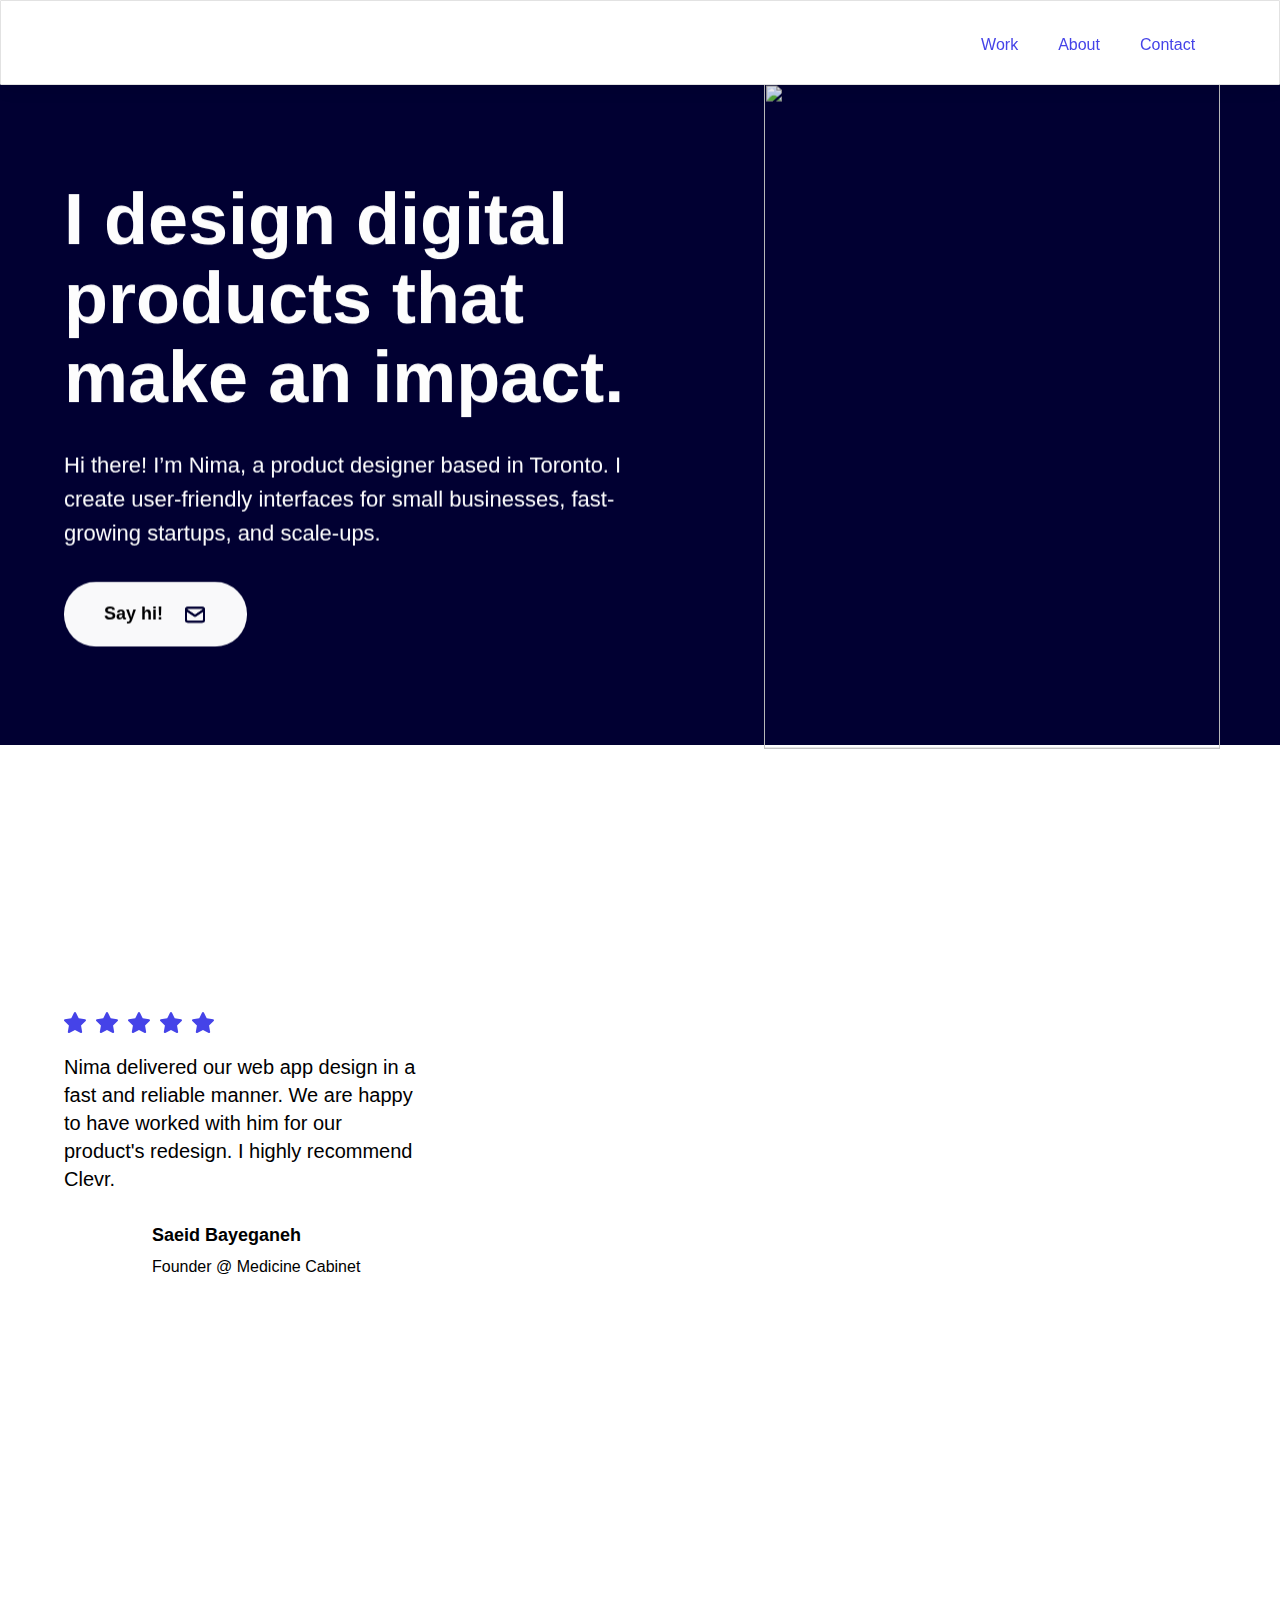
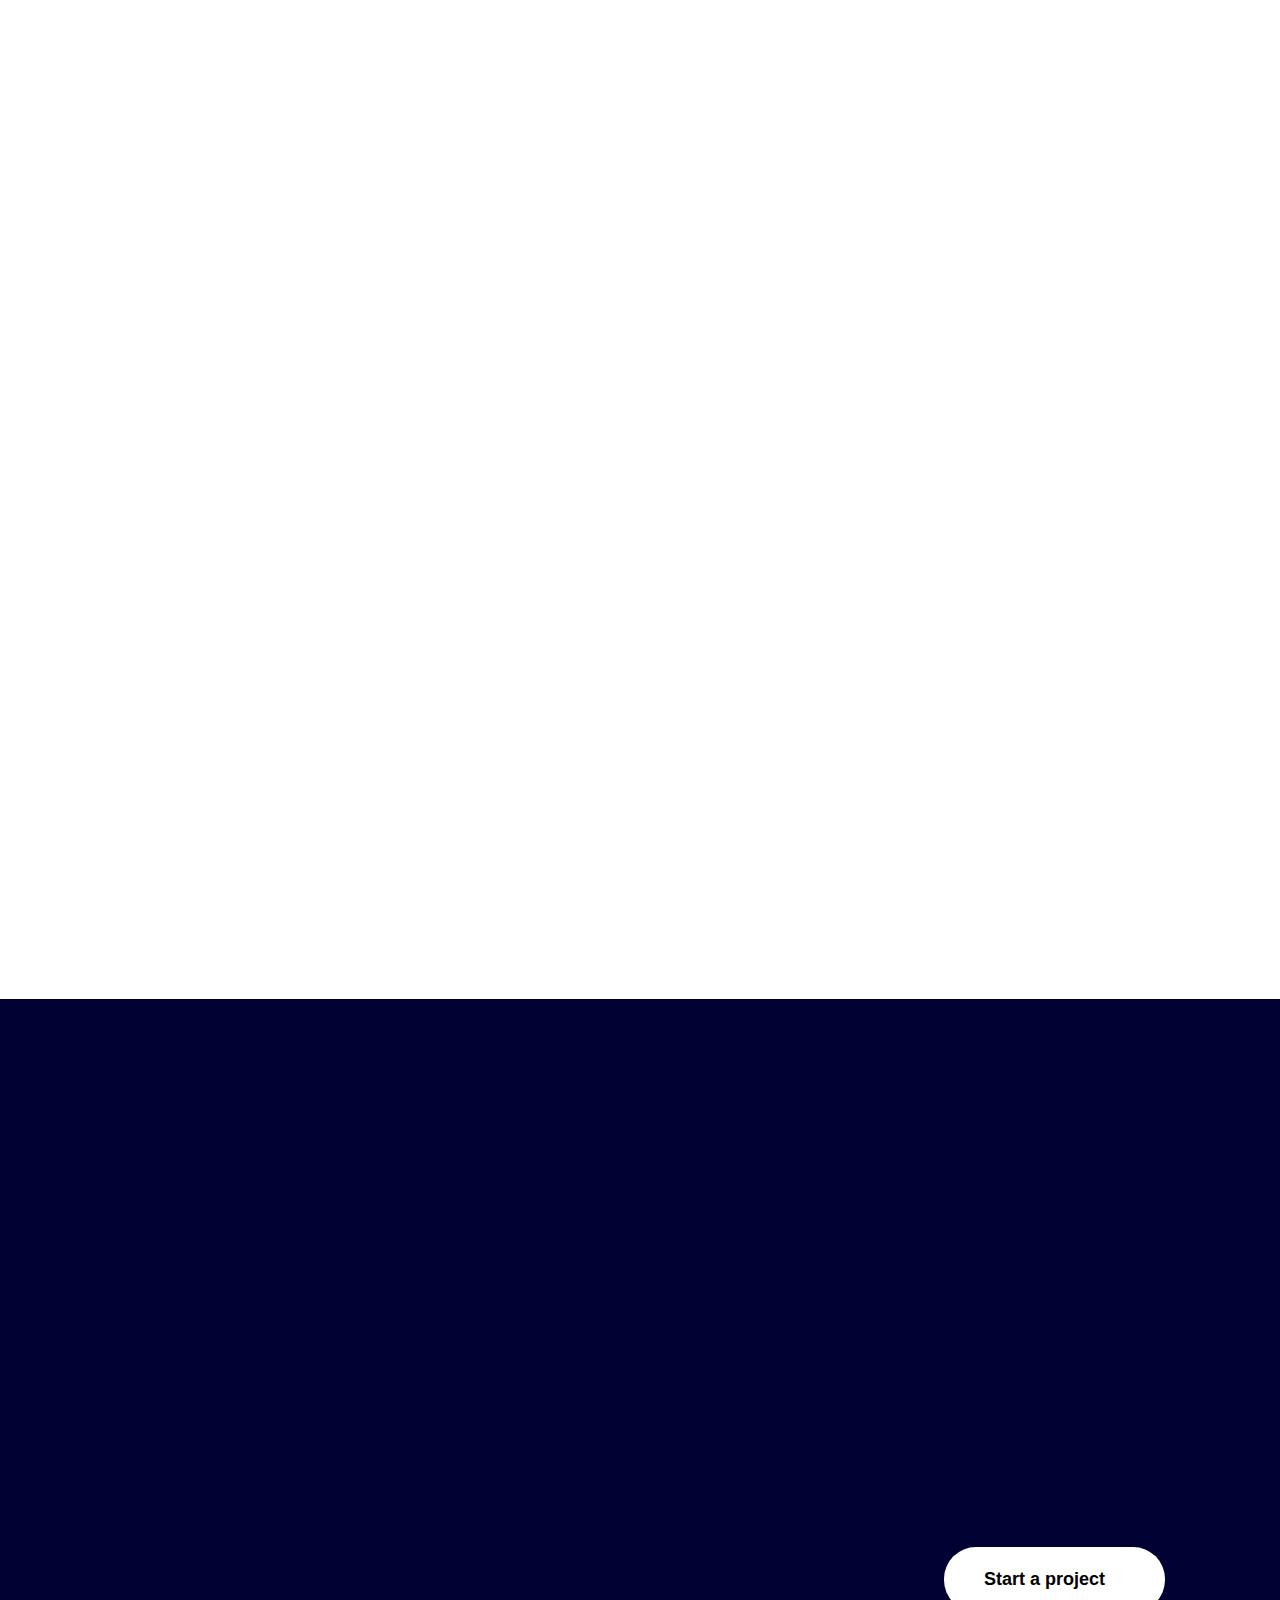
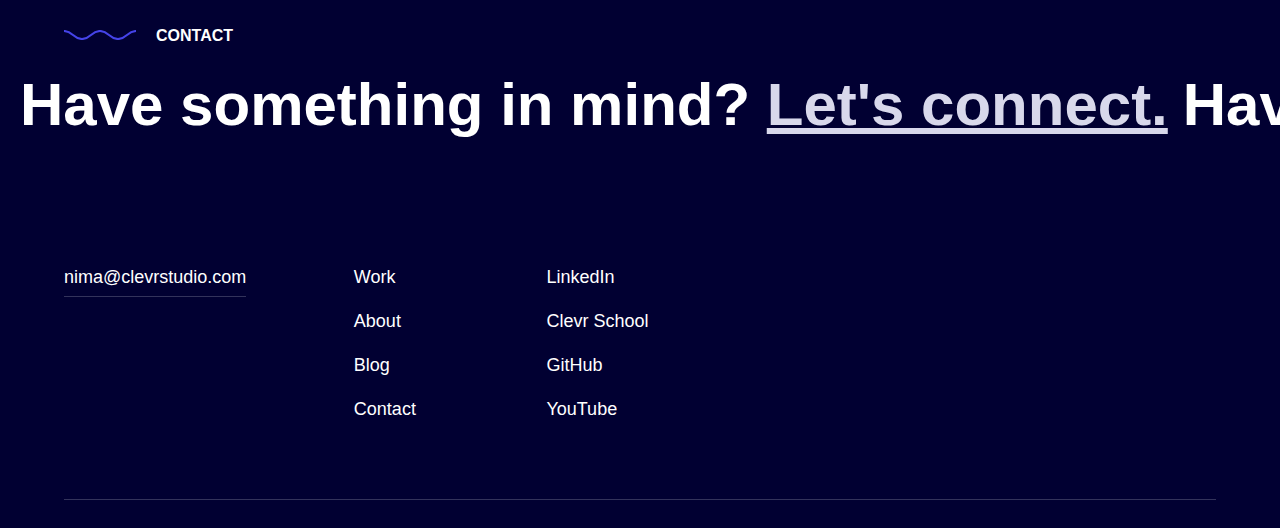
==== index.html @ e49c3639 "fixed image for med cab" ====
<!DOCTYPE html>
<!-- saved from url=(0028)https://www.clevrstudio.com/ -->
<html data-wf-domain="www.clevrstudio.com" data-wf-page="6202ce4fbe01d86f09db9161"
    data-wf-site="6202ce4fbe01d80a02db915d" lang="en"
    class="w-mod-js w-mod-ix wf-epilogue-n8-active wf-epilogue-n7-active wf-epilogue-n9-active wf-epilogue-n5-active wf-epilogue-n4-active wf-epilogue-n2-active wf-epilogue-n3-active wf-epilogue-n6-active wf-spacegrotesk-n6-active wf-spacegrotesk-n5-active wf-spacegrotesk-n7-active wf-spacegrotesk-n4-active wf-active">

<head>
    <meta http-equiv="Content-Type" content="text/html; charset=UTF-8">
    <style>
        .wf-force-outline-none[tabindex="-1"]:focus {
            outline: none;
        }
    </style>
    <title>Clevr Studio</title>
    <meta
        content="I’m Nima, a product designer based in Toronto. At Clevr Studio, I create user-friendly interfaces for small businesses, fast-growing startups, and scale-ups."
        name="description">
    <meta content="Clevr Studio" property="og:title">
    <meta
        content="I’m Nima, a product designer based in Toronto. At Clevr Studio, I create user-friendly interfaces for small businesses, fast-growing startups, and scale-ups."
        property="og:description">
    <meta
        content="https://uploads-ssl.webflow.com/6202ce4fbe01d80a02db915d/620f572e1d61a3a869625174_Instagram%20Post%20-%2010.png"
        property="og:image">
    <meta content="Clevr Studio" property="twitter:title">
    <meta
        content="I’m Nima, a product designer based in Toronto. At Clevr Studio, I create user-friendly interfaces for small businesses, fast-growing startups, and scale-ups."
        property="twitter:description">
    <meta
        content="https://uploads-ssl.webflow.com/6202ce4fbe01d80a02db915d/620f572e1d61a3a869625174_Instagram%20Post%20-%2010.png"
        property="twitter:image">
    <meta property="og:type" content="website">
    <meta content="summary_large_image" name="twitter:card">
    <meta content="width=device-width, initial-scale=1" name="viewport">
    <link href="style.css" rel="stylesheet" type="text/css">
    <style>
        @media (min-width:992px) {
            html.w-mod-js:not(.w-mod-ix) [data-w-id="fdd40bba-7e7f-0088-7d9b-6a47acfd5e68"] {
                opacity: 0;
            }

            html.w-mod-js:not(.w-mod-ix) [data-w-id="c747584b-bcfb-4e84-92fd-36c91ac65e0b"] {
                opacity: 0;
            }

            html.w-mod-js:not(.w-mod-ix) [data-w-id="9e2d7353-723d-3157-9f08-878fb3693cbc"] {
                opacity: 0;
            }

            html.w-mod-js:not(.w-mod-ix) [data-w-id="ed7ef9f8-0fa7-69f9-d484-6ee411847b74"] {
                opacity: 0;
            }

            html.w-mod-js:not(.w-mod-ix) [data-w-id="29996cc2-fdb9-0466-5de9-2a6306ae8535"] {
                opacity: 0;
            }

            html.w-mod-js:not(.w-mod-ix) [data-w-id="73068090-1669-ceec-d34e-5010c9b42b3e"] {
                opacity: 0;
            }

            html.w-mod-js:not(.w-mod-ix) [data-w-id="d2256f63-4000-6a88-8fe9-c0cdedf470b7"] {
                opacity: 0;
            }

            html.w-mod-js:not(.w-mod-ix) [data-w-id="d9a76506-bedb-4b22-cf45-0ce8f03ce100"] {
                opacity: 0;
            }

            html.w-mod-js:not(.w-mod-ix) [data-w-id="bed2a30c-97da-9fe6-12a9-4aeab2c3f7b7"] {
                opacity: 0;
            }

            html.w-mod-js:not(.w-mod-ix) [data-w-id="3ffc07fd-a600-6726-fad8-c927c6a089ce"] {
                opacity: 0;
            }

            html.w-mod-js:not(.w-mod-ix) [data-w-id="9edba69c-cd1e-20d7-c8c8-1a502cfc099a"] {
                opacity: 0;
            }

            html.w-mod-js:not(.w-mod-ix) [data-w-id="bc0043ac-654d-982c-fae5-cb62dd948c14"] {
                opacity: 0;
            }

            html.w-mod-js:not(.w-mod-ix) [data-w-id="9c95c5a3-f8b8-abd0-3a19-02e537a1c424"] {
                opacity: 0;
            }

            html.w-mod-js:not(.w-mod-ix) [data-w-id="67cf3ffb-5ac4-f0b4-c755-edfc5226325b"] {
                opacity: 0;
            }

            html.w-mod-js:not(.w-mod-ix) [data-w-id="8fae37ab-5234-ab90-e831-095085890485"] {
                opacity: 0;
            }

            html.w-mod-js:not(.w-mod-ix) [data-w-id="702f1109-b06a-7868-2fd7-90b5fb66f565"] {
                opacity: 0;
            }

            html.w-mod-js:not(.w-mod-ix) [data-w-id="1980f53d-23ef-cbf5-4edf-3a0e1d404600"] {
                opacity: 0;
            }
        }

        @media (max-width:991px) and (min-width:768px) {
            html.w-mod-js:not(.w-mod-ix) [data-w-id="fdd40bba-7e7f-0088-7d9b-6a47acfd5e68"] {
                opacity: 0;
            }

            html.w-mod-js:not(.w-mod-ix) [data-w-id="c747584b-bcfb-4e84-92fd-36c91ac65e0b"] {
                opacity: 0;
            }

            html.w-mod-js:not(.w-mod-ix) [data-w-id="9e2d7353-723d-3157-9f08-878fb3693cbc"] {
                opacity: 0;
            }

            html.w-mod-js:not(.w-mod-ix) [data-w-id="ed7ef9f8-0fa7-69f9-d484-6ee411847b74"] {
                opacity: 0;
            }

            html.w-mod-js:not(.w-mod-ix) [data-w-id="29996cc2-fdb9-0466-5de9-2a6306ae8535"] {
                opacity: 0;
            }

            html.w-mod-js:not(.w-mod-ix) [data-w-id="73068090-1669-ceec-d34e-5010c9b42b3e"] {
                opacity: 0;
            }

            html.w-mod-js:not(.w-mod-ix) [data-w-id="d2256f63-4000-6a88-8fe9-c0cdedf470b7"] {
                opacity: 0;
            }

            html.w-mod-js:not(.w-mod-ix) [data-w-id="d9a76506-bedb-4b22-cf45-0ce8f03ce100"] {
                opacity: 0;
            }

            html.w-mod-js:not(.w-mod-ix) [data-w-id="bed2a30c-97da-9fe6-12a9-4aeab2c3f7b7"] {
                opacity: 0;
            }

            html.w-mod-js:not(.w-mod-ix) [data-w-id="3ffc07fd-a600-6726-fad8-c927c6a089ce"] {
                opacity: 0;
            }

            html.w-mod-js:not(.w-mod-ix) [data-w-id="9edba69c-cd1e-20d7-c8c8-1a502cfc099a"] {
                opacity: 0;
            }

            html.w-mod-js:not(.w-mod-ix) [data-w-id="bc0043ac-654d-982c-fae5-cb62dd948c14"] {
                opacity: 0;
            }

            html.w-mod-js:not(.w-mod-ix) [data-w-id="9c95c5a3-f8b8-abd0-3a19-02e537a1c424"] {
                opacity: 0;
            }

            html.w-mod-js:not(.w-mod-ix) [data-w-id="67cf3ffb-5ac4-f0b4-c755-edfc5226325b"] {
                opacity: 0;
            }

            html.w-mod-js:not(.w-mod-ix) [data-w-id="8fae37ab-5234-ab90-e831-095085890485"] {
                opacity: 0;
            }

            html.w-mod-js:not(.w-mod-ix) [data-w-id="702f1109-b06a-7868-2fd7-90b5fb66f565"] {
                opacity: 0;
            }

            html.w-mod-js:not(.w-mod-ix) [data-w-id="1980f53d-23ef-cbf5-4edf-3a0e1d404600"] {
                opacity: 0;
            }
        }
    </style>
    <link href="https://fonts.googleapis.com/" rel="preconnect">
    <link href="https://fonts.gstatic.com/" rel="preconnect" crossorigin="anonymous">
    <script src="https://ajax.googleapis.com/ajax/libs/webfont/1.6.26/webfont.js" type="text/javascript"></script>
    <link rel="stylesheet" href="style.css" media="all">
    <script
        type="text/javascript">WebFont.load({ google: { families: ["Epilogue:200,300,regular,500,600,700,800,900", "Space Grotesk:regular,500,600,700"] } });</script>
    <!--[if lt IE 9]><script src="https://cdnjs.cloudflare.com/ajax/libs/html5shiv/3.7.3/html5shiv.min.js" type="text/javascript"></script><![endif]-->
    <script
        type="text/javascript">!function (o, c) { var n = c.documentElement, t = " w-mod-"; n.className += t + "js", ("ontouchstart" in o || o.DocumentTouch && c instanceof DocumentTouch) && (n.className += t + "touch") }(window, document);</script>
    <link href="https://uploads-ssl.webflow.com/6202ce4fbe01d80a02db915d/620f55b0e7e5cb51c6d12a32_Frame%202.png"
        rel="shortcut icon" type="image/x-icon">
    <link href="https://uploads-ssl.webflow.com/6202ce4fbe01d80a02db915d/620f55aca71cce2174d39bd1_Frame%201.png"
        rel="apple-touch-icon">
    <script
        type="text/javascript">window.__WEBFLOW_CURRENCY_SETTINGS = { "currencyCode": "USD", "$init": true, "symbol": "$", "decimal": ".", "fractionDigits": 2, "group": ",", "template": "{{wf {\"path\":\"symbol\",\"type\":\"PlainText\"} }} {{wf {\"path\":\"amount\",\"type\":\"CommercePrice\"} }} {{wf {\"path\":\"currencyCode\",\"type\":\"PlainText\"} }}", "hideDecimalForWholeNumbers": false };</script>
</head>

<body class="body" data-new-gr-c-s-check-loaded="14.1102.0" data-gr-ext-installed="">
    <div class="main-wrapper">
        <div data-collapse="none" data-animation="default" data-duration="400" data-easing="ease" data-easing2="ease"
            role="banner" class="navbar w-nav">
            <div class="pop-up-menu">
                <div class="popup-wrapper">
                    <div class="popup-content-wrapper">
                        <div class="heading-wrapper"><a href="#work-section"
                                class="popup-link w-inline-block">
                                <h2 class="popup-heading">Work</h2>
                            </a></div>
                        <div class="heading-wrapper"><a href="about.html"
                                class="popup-link w-inline-block">
                                <h2 class="popup-heading">About</h2>
                            </a></div>
                        <div class="heading-wrapper"><a href="#"
                                class="popup-link w-inline-block">
                                <h2 class="popup-heading">Shop</h2>
                            </a></div>
                        <div class="heading-wrapper"><a href="#"
                                class="popup-link w-inline-block">
                                <h2 class="popup-heading">Blog</h2>
                            </a></div>
                        <div class="heading-wrapper"><a href="contact.html"
                                class="popup-link w-inline-block">
                                <h2 class="popup-heading">Contact</h2>
                            </a></div>
                        <div class="popup-links-wrap">
                            <div class="popup-divider">
                                <div class="divider-line"></div>
                            </div><a href="mailto:alex@example.com" class="email-holder w-inline-block">
                                <div class="email-content">
                                    <div class="text-block-18px email-text">alex@example.com</div>
                                    <div class="email-image"><img
                                            src="Images/mail.svg"
                                            loading="lazy" alt=""></div>
                                </div>
                                <div class="email-divider"><img
                                        src="" loading="lazy"
                                        alt=""></div>
                            </a>
                            <div class="w-layout-grid social-grid"><a href="https://twitter.com/" target="_blank"
                                    class="social-grid-wrapper w-inline-block">
                                    <div class="text-block-18px nav-social-links">Twitter</div>
                                </a><a href="https://www.linkedin.com/" target="_blank"
                                    class="social-grid-wrapper w-inline-block">
                                    <div class="text-block-18px nav-social-links">LinkedIn</div>
                                </a><a href="https://www.behance.net/" target="_blank"
                                    class="social-grid-wrapper w-inline-block">
                                    <div class="text-block-18px nav-social-links">Behance</div>
                                </a><a href="https://github.com/" target="_blank"
                                    class="social-grid-wrapper w-inline-block">
                                    <div class="text-block-18px nav-social-links">GitHub</div>
                                </a></div>
                        </div>
                    </div><a data-w-id="bae1a5cd-1b1b-055a-1367-f33e03631d24" href="#"
                        class="close-image-wrapper w-inline-block"><img
                            src="" loading="lazy" alt=""></a>
                </div>
            </div>
            <div class="nav-wrapper"><a href="https://www.clevrstudio.com/" aria-current="page"
                    class="brand w-nav-brand w--current" aria-label="home"><img
                        src="Images/logo.png" loading="lazy"
                        width="108"
                        sizes="(max-width: 479px) 45vw, (max-width: 1279px) 108px, (max-width: 1439px) 8vw, 108px"
                        srcset="https://uploads-ssl.webflow.com/6202ce4fbe01d80a02db915d/6202ceec46a0fc0da4df060c_ClevrDesignTextLogo-p-500.png 500w, https://uploads-ssl.webflow.com/6202ce4fbe01d80a02db915d/6202ceec46a0fc0da4df060c_ClevrDesignTextLogo.png 801w"
                        alt=""></a>
                <nav role="navigation" class="nav-menu w-nav-menu">
                    <div class="nav-middle-section"><a href="#work-section"
                            class="nav-link w-nav-link">Work</a><a href="about.html"
                            class="nav-link w-nav-link">About</a><a href="contact.html"
                            class="nav-link w-nav-link">Contact</a></div>
                </nav>
                <div class="menu-button w-nav-button" style="-webkit-user-select: text;" aria-label="menu" role="button"
                    tabindex="0" aria-controls="w-nav-overlay-0" aria-haspopup="menu" aria-expanded="false">
                    <div class="w-icon-nav-menu"></div>
                </div>
            </div>
            <div class="w-nav-overlay" data-wf-ignore="" id="w-nav-overlay-0"></div>
        </div>
        <div class="hero-section">
            <div class="wrapper home-hero">
                <div class="hero-content-wrapper">
                    <div class="hero-heading-wrapper">
                        <h1 data-w-id="e9ad8a13-b37d-dd01-401d-84620aeddd84"
                            style="opacity: 1; transform: translate3d(0px, 0px, 0px) scale3d(1, 1, 1) rotateX(0deg) rotateY(0deg) rotateZ(0deg) skew(0deg, 0deg); transform-style: preserve-3d;"
                            class="h1-heading-white">I design digital products that make an impact.</h1>
                    </div>
                    <div class="hero-subtext-wrapper">
                        <p data-w-id="d6dba4e4-5eeb-993f-e642-367a4ef9147b"
                            style="opacity: 1; transform: translate3d(0px, 0px, 0px) scale3d(1, 1, 1) rotateX(0deg) rotateY(0deg) rotateZ(0deg) skew(0deg, 0deg); transform-style: preserve-3d;"
                            class="paragraph-22px-white">Hi there! I’m Nima, a product designer based in Toronto. I
                            create user-friendly interfaces for small businesses, fast-growing startups, and
                            scale-ups.<br></p>
                    </div>
                    <div data-w-id="5220e2a3-32e0-10ea-004b-4ca51ae9baae"
                        style="opacity: 1; transform: translate3d(0px, 0px, 0px) scale3d(1, 1, 1) rotateX(0deg) rotateY(0deg) rotateZ(0deg) skew(0deg, 0deg); transform-style: preserve-3d;"
                        class="button-wrapper hero-button"><a href="contact.html" target="_blank"
                            class="hero-button-wrapper w-inline-block">
                            <div class="button-animation-div">
                                <div class="text-wrapper">
                                    <div class="text-block-18px-white hero-text-block-18-px">Say hi!</div>
                                </div>
                                <div class="icon-wrapper"><img
                                        src="Images/mail.svg" loading="lazy"
                                        alt="" class="button-icon-1"><img
                                        src="Images/mail.svg" loading="lazy"
                                        alt="" class="button-icon-2"></div>
                            </div>
                        </a></div>
                </div>
                <div data-w-id="44f9aefd-0dcd-0c12-0364-6d1515fbd102"
                    style="opacity: 1; transform: translate3d(0px, 0px, 0px) scale3d(1, 1, 1) rotateX(0deg) rotateY(0deg) rotateZ(0deg) skew(0deg, 0deg); transform-style: preserve-3d;"
                    class="hero-image-holder"><img src="images/header.png"
                        loading="lazy"
                        sizes="(max-width: 479px) 90vw, (max-width: 767px) 72vw, (max-width: 991px) 500px, (max-width: 1919px) 45vw, 576px"
                        srcset="https://uploads-ssl.webflow.com/6202ce4fbe01d80a02db915d/620585a4ffa6cf5b601238b1_Headshot-p-500.png 500w, https://uploads-ssl.webflow.com/6202ce4fbe01d80a02db915d/620585a4ffa6cf5b601238b1_Headshot-p-800.png 800w, https://uploads-ssl.webflow.com/6202ce4fbe01d80a02db915d/620585a4ffa6cf5b601238b1_Headshot-p-1080.png 1080w, https://uploads-ssl.webflow.com/6202ce4fbe01d80a02db915d/620585a4ffa6cf5b601238b1_Headshot.png 1419w"
                        alt="" class="hero-image">
                    <div class="wave-lines _1"><img src="Images/swiggle.svg"
                            loading="lazy"
                            style="transform: translate3d(0px, 0px, 0px) scale3d(1, 1, 1) rotateX(0deg) rotateY(0deg) rotateZ(0deg) skew(0deg, 0deg); transform-style: preserve-3d;"
                            data-w-id="1ce955ac-6145-bcd0-66d3-8bd402157112" alt="" class="home-hero-wave-image-2">
                    </div>
                    <div class="wave-lines _2"><img src="Images/swiggle.svg"
                            loading="lazy"
                            style="transform: translate3d(0px, 0px, 0px) scale3d(1, 1, 1) rotateX(0deg) rotateY(0deg) rotateZ(0deg) skew(0deg, 0deg); transform-style: preserve-3d;"
                            data-w-id="88383981-64fe-1de4-6411-d5a5772c0d9b" alt="" class="home-hero-wave-image-1">
                    </div>
                </div>
            </div>
        </div>
        <div class="home-section-one">
            <div class="wrapper section-one-wrapper">
                <div class="section-one-wrapper">
                    <div class="home-one-flex">
                        <div class="section-one-heading">
                            <div data-w-id="8fae37ab-5234-ab90-e831-095085890485" class="pattern-wrapper"
                                style="opacity: 0;"><img
                                    src="Images/swiggle-2.svg" loading="lazy"
                                    alt="" class="pattern-image"></div>
                            <div class="overflow-hidden" style="opacity: 0;">
                                <div class="heading-wrapper section-one-heading-wrapper">
                                    <h6 class="section-one-small-heading">about</h6>
                                </div>
                            </div>
                        </div>
                        <div class="home-one-review">
                            <div><img src="Images/star.svg" loading="lazy" alt=""
                                    class="start-icon"><img src="Images/star.svg"
                                    loading="lazy" alt="" class="start-icon"><img
                                    src="Images/star.svg" loading="lazy" alt=""
                                    class="start-icon"><img src="Images/star.svg"
                                    loading="lazy" alt="" class="start-icon"><img
                                    src="Images/star.svg" loading="lazy" alt=""
                                    class="start-icon"></div>
                            <p>Nima delivered our web app design in a fast and reliable manner. We are happy to have
                                worked with him for our product's redesign. I highly recommend Clevr.</p>
                            <div>
                                <div class="testimonial-details-wrapper">
                                    <div class="testimonial-image"><img
                                            src="Images/saeid-profile.jpeg"
                                            loading="lazy" width="64" sizes="64px"
                                            srcset="https://uploads-ssl.webflow.com/6202ce4fbe01d80a02db915d/620c296b0d5e4b36c0279be7_26756962_10155652054154681_4267591755087755409_o-p-500.jpeg 500w, https://uploads-ssl.webflow.com/6202ce4fbe01d80a02db915d/620c296b0d5e4b36c0279be7_26756962_10155652054154681_4267591755087755409_o-p-800.jpeg 800w, https://uploads-ssl.webflow.com/6202ce4fbe01d80a02db915d/620c296b0d5e4b36c0279be7_26756962_10155652054154681_4267591755087755409_o-p-1080.jpeg 1080w, https://uploads-ssl.webflow.com/6202ce4fbe01d80a02db915d/620c296b0d5e4b36c0279be7_26756962_10155652054154681_4267591755087755409_o.jpeg 1440w"
                                            alt=""></div>
                                    <div class="testimonial-content">
                                        <div class="heading-wrapper">
                                            <div class="text-block-18px bold testimonial-heading">Saeid Bayeganeh</div>
                                        </div>
                                        <div class="heading-wrapper">
                                            <div class="text-block-16px testimonial-content">Founder @ Medicine Cabinet
                                            </div>
                                        </div>
                                    </div>
                                </div>
                            </div>
                        </div>
                    </div>
                    <div class="section-one-content-wrapper">
                        <div class="overflow-hidden" style="opacity: 0;">
                            <div class="heading-wrapper home-one">
                                <h3>Trusted by the fastest growing digital startups</h3>
                            </div>
                        </div>
                        <div class="section-one-about">
                            <div class="number-section">
                                <div class="overflow-hidden overflow-relative" style="opacity: 0;">
                                    <div class="heading-wrapper">
                                        <h2 class="blue-h2">8+</h2>
                                    </div>
                                </div>
                                <div class="overflow-hidden overflow-relative" style="opacity: 0;">
                                    <div class="heading-wrapper">
                                        <div class="text-block-22px">Years of experience</div>
                                    </div>
                                </div>
                            </div>
                            <div class="number-section">
                                <div class="overflow-hidden overflow-relative" style="opacity: 0;">
                                    <div class="heading-wrapper">
                                        <h2 class="blue-h2">32+</h2>
                                    </div>
                                </div>
                                <div class="overflow-hidden overflow-relative" style="opacity: 0;">
                                    <div class="heading-wrapper">
                                        <div class="text-block-22px">Projects completed for clients</div>
                                    </div>
                                </div>
                            </div>
                            <div class="number-section">
                                <div class="overflow-hidden overflow-relative" style="opacity: 0;">
                                    <div class="heading-wrapper">
                                        <h2 class="blue-h2">2,850+</h2>
                                    </div>
                                </div>
                                <div class="overflow-hidden overflow-relative" style="opacity: 0;">
                                    <div class="heading-wrapper">
                                        <div class="text-block-22px">Cups of coffee consumed</div>
                                    </div>
                                </div>
                            </div>
                        </div>
                        <div data-w-id="fdd40bba-7e7f-0088-7d9b-6a47acfd5e68" class="brands home-one"
                            style="opacity: 0;">
                            <div class="brand-image-wrapper"><img
                                    src="Images/Logo/shiftride.png"
                                    loading="lazy" width="158"
                                    sizes="(max-width: 479px) 41vw, (max-width: 991px) 158px, 139.546875px"
                                    srcset="https://uploads-ssl.webflow.com/6202ce4fbe01d80a02db915d/6202d9023ba14462dabda95e_ShiftRide-Logo-p-500.png 500w, https://uploads-ssl.webflow.com/6202ce4fbe01d80a02db915d/6202d9023ba14462dabda95e_ShiftRide-Logo-p-800.png 800w, https://uploads-ssl.webflow.com/6202ce4fbe01d80a02db915d/6202d9023ba14462dabda95e_ShiftRide-Logo-p-1080.png 1080w, https://uploads-ssl.webflow.com/6202ce4fbe01d80a02db915d/6202d9023ba14462dabda95e_ShiftRide-Logo-p-1600.png 1600w, https://uploads-ssl.webflow.com/6202ce4fbe01d80a02db915d/6202d9023ba14462dabda95e_ShiftRide-Logo.png 2202w"
                                    alt="" class="brand-image"></div>
                            <div class="brand-image-wrapper"><img
                                    src="Images/Logos/taplytics.png" loading="lazy"
                                    width="138" sizes="(max-width: 479px) 41vw, 138px"
                                    srcset="https://uploads-ssl.webflow.com/6202ce4fbe01d80a02db915d/62a64bb042b2600449aec48c_taplytics-p-500.png 500w, https://uploads-ssl.webflow.com/6202ce4fbe01d80a02db915d/62a64bb042b2600449aec48c_taplytics.png 600w"
                                    alt="" class="brand-image"></div>
                            <div class="brand-image-wrapper"><img
                                    src="Images/Logos/medicine-cabinet.png" loading="lazy"
                                    sizes="(max-width: 479px) 43vw, (max-width: 767px) 44vw, (max-width: 991px) 28vw, 139.5546875px"
                                    srcset="https://uploads-ssl.webflow.com/6202ce4fbe01d80a02db915d/62032fcb1543af39a535091b_MC-Logo-p-500.png 500w, https://uploads-ssl.webflow.com/6202ce4fbe01d80a02db915d/62032fcb1543af39a535091b_MC-Logo.png 763w"
                                    alt="" class="brand-image"></div>
                        </div>
                    </div>
                </div>
            </div>
        </div>
        <section id="work-section" class="home-section-two">
            <div class="wrapper section-two-wrapper">
                <div class="work-heading-wrapper">
                    <div data-w-id="702f1109-b06a-7868-2fd7-90b5fb66f565" class="flex-horizontal-center-left"
                        style="opacity: 0;">
                        <div class="pattern-wrapper"><img
                                src="Images/swiggle-2.svg" loading="lazy"
                                alt="" class="pattern-image"></div>
                        <div class="heading-wrapper section-one-heading-wrapper">
                            <h6 class="section-one-small-heading">work</h6>
                        </div>
                    </div>
                    <div data-w-id="c747584b-bcfb-4e84-92fd-36c91ac65e0b"
                        class="heading-wrapper section-two-heading-wrapper" style="opacity: 0;">
                        <h2>Driving results, one clevr design at a time.<br></h2>
                    </div>
                </div>
                <div class="section-two-work-wrapper">
                    <div data-w-id="9e2d7353-723d-3157-9f08-878fb3693cbc" class="home-collection-list-small w-dyn-list"
                        style="opacity: 0;">
                        <div role="list" class="collection-list-work w-dyn-items">
                            <div role="listitem" class="collection-item-work w-dyn-item"><a
                                    href="works/clean-kangaroo-app.html"
                                    class="work-content-wrapper work-content-one w-inline-block">
                                    <div class="image-wrapper home-work-small"><img
                                            src="Images/clean-kangaroo-thumb.png"
                                            loading="lazy" width="510"
                                            class="work-cms-image"></div>
                                    <div class="overflow-hidden section-two-ovewrflow" style="opacity: 0;">
                                        <div class="heading-wrapper work-heading-wrapper">
                                            <h5>Clean Kangaroo App</h5>
                                        </div>
                                    </div>
                                    <div class="overflow-hidden" style="opacity: 0;">
                                        <div class="paragraph-wrapper section-two-para">
                                            <p class="paragraph-18px">Designed a mobile app for a fictional client for a
                                                design course I've taught to over 10,000 students.</p>
                                        </div>
                                    </div>
                                </a></div>
                        </div>
                    </div>
                    <div data-w-id="ed7ef9f8-0fa7-69f9-d484-6ee411847b74" class="home-collection-list-big w-dyn-list"
                        style="opacity: 0;">
                        <div role="list" class="w-dyn-items">
                            <div role="listitem" class="w-dyn-item"><a
                                    href="works/web3-defi-project.html"
                                    class="work-content-wrapper work-content-two w-inline-block">
                                    <div class="image-wrapper home-two"><img
                                            src="Images/web3-defi.png"
                                            loading="lazy" width="510"
                                            class="work-cms-image-1"></div>
                                    <div class="overflow-hidden section-two-ovewrflow" style="opacity: 0;">
                                        <div class="heading-wrapper work-heading-wrapper">
                                            <h5>Web3 DeFi Project</h5>
                                        </div>
                                    </div>
                                    <div class="overflow-hidden" style="opacity: 0;">
                                        <div class="paragraph-wrapper section-two-para">
                                            <p class="paragraph-18px">Worked on a Web3 Decentralized Finance company
                                                that provides a Multi-Chain Fixed Income</p>
                                        </div>
                                    </div>
                                </a></div>
                        </div>
                    </div>
                </div>
                <div class="section-two-work-wrapper bottom-section-two">
                    <div data-w-id="29996cc2-fdb9-0466-5de9-2a6306ae8535" class="w-dyn-list" style="opacity: 0;">
                        <div role="list" class="w-dyn-items">
                            <div role="listitem" class="w-dyn-item"><a
                                    href="works/shiftride-web-app-design.html"
                                    class="work-content-wrapper w-inline-block">
                                    <div class="image-wrapper _3"><img
                                            src="Images/shiftride-web-thumb.png"
                                            loading="lazy" width="510" alt=""
                                            class="work-cms-image-1"></div>
                                    <div class="overflow-hidden section-two-ovewrflow" style="opacity: 0;">
                                        <div class="heading-wrapper work-heading-wrapper">
                                            <h5>ShiftRide Web App Design</h5>
                                        </div>
                                    </div>
                                    <div class="overflow-hidden" style="opacity: 0;">
                                        <div class="paragraph-wrapper section-two-para third-section">
                                            <p class="paragraph-18px">Designed ShiftRide's car subscription app on the
                                                web. Allowing customers to seamlessly subscribe to their favorite cars.
                                            </p>
                                        </div>
                                    </div>
                                </a></div>
                        </div>
                    </div>
                </div>
                <div class="section-two-work-wrapper">
                    <div data-w-id="73068090-1669-ceec-d34e-5010c9b42b3e" class="home-collection-list-big w-dyn-list"
                        style="opacity: 0;">
                        <div role="list" class="w-dyn-items">
                            <div role="listitem" class="w-dyn-item"><a
                                    href="works/medicine-cabinet"
                                    class="work-content-wrapper work-content-two w-inline-block">
                                    <div class="image-wrapper home-two"><img
                                            src="Images/medicine-cabinet-thumb.png"
                                            loading="lazy" width="510" alt=""
                                            class="work-cms-image-1"></div>
                                    <div class="overflow-hidden section-two-ovewrflow" style="opacity: 0;">
                                        <div class="heading-wrapper work-heading-wrapper">
                                            <h5>Medicine Cabinet Tablet App</h5>
                                        </div>
                                    </div>
                                    <div class="overflow-hidden" style="opacity: 0;">
                                        <div class="paragraph-wrapper section-two-para">
                                            <p class="paragraph-18px">Designed a tablet and kiosk friendly web
                                                application for an over the counter search engine app called Medicine
                                                Cabinet.</p>
                                        </div>
                                    </div>
                                </a></div>
                        </div>
                    </div>
                    <div data-w-id="d2256f63-4000-6a88-8fe9-c0cdedf470b7" class="home-collection-list-small w-dyn-list"
                        style="opacity: 0;">
                        <div role="list" class="w-dyn-items">
                            <div role="listitem" class="w-dyn-item">
                                <div class="relative-div"><a
                                        href="works/taplytics-marketing-design.html"
                                        class="work-content-wrapper relative work-content-three w-inline-block">
                                        <div class="image-wrapper home-work-small"><img
                                                src="Images/taplytics-thumb.jpeg"
                                                loading="lazy" width="510" alt=""
                                                class="work-cms-image"></div>
                                        <div class="overflow-hidden section-two-ovewrflow" style="opacity: 0;">
                                            <div class="heading-wrapper work-heading-wrapper">
                                                <h5>Taplytics Marketing Design</h5>
                                            </div>
                                        </div>
                                        <div class="overflow-hidden" style="opacity: 0;">
                                            <div class="paragraph-wrapper section-two-para">
                                                <p class="paragraph-18px">Worked with Taplytics to provide them with
                                                    cover images for their blog articles for their DevCycle product.</p>
                                            </div>
                                        </div>
                                    </a></div>
                            </div>
                        </div>
                    </div>
                </div>
            </div>
        </section>
        <div class="home-section-three">
            <div class="wrapper process-wrapper">
                <div class="w-layout-grid process-grid">
                    <div id="w-node-_403deb08-3417-d1c4-467a-b585c4b6c573-09db9161" class="main-process-heading">
                        <div data-w-id="1980f53d-23ef-cbf5-4edf-3a0e1d404600"
                            class="heading-wrapper section-one-heading-wrapper section-three-heading-wrapper"
                            style="opacity: 0;">
                            <div class="pattern-wrapper"><img
                                    src="Images/swiggle-2.svg" loading="lazy"
                                    alt=""></div>
                            <h6 class="section-one-small-heading white-text">services</h6>
                        </div>
                        <div class="overflow-hidden" style="opacity: 0;">
                            <div class="heading-wrapper section-three-heading">
                                <h3 class="h3-heading-white">Pushing the boundaries of your potential</h3>
                            </div>
                        </div>
                    </div>
                    <div class="process-section">
                        <div class="image-wrapper process-image-wrapper"><img
                                src="Images/Icons/ux-design-icon.svg" loading="lazy"
                                width="50" alt="" class="image-7"></div>
                        <div class="overflow-hidden" style="opacity: 0;">
                            <div class="heading-wrapper">
                                <h5 class="h5-heading-white left-align-h5"><strong>UX Design</strong></h5>
                            </div>
                        </div>
                        <div class="overflow-hidden" style="opacity: 0;">
                            <div class="paragraph-wrapper">
                                <p class="paragraph-18px-white">Empower your mobile and web apps with a modern and
                                    elegant design– deliver an extraordinary first impression.</p>
                            </div>
                        </div>
                    </div>
                    <div data-w-id="d9a76506-bedb-4b22-cf45-0ce8f03ce100" class="process-section" style="opacity: 0;">
                        <div class="image-wrapper process-image-wrapper"><img
                                src="Images/Icons/branding-icon.svg" loading="lazy"
                                width="50" alt=""></div>
                        <div class="overflow-hidden" style="opacity: 0;">
                            <div class="heading-wrapper">
                                <h5 class="h5-heading-white left-align-h5"><strong class="bold-text">Branding</strong>
                                </h5>
                            </div>
                        </div>
                        <div class="overflow-hidden" style="opacity: 0;">
                            <div class="paragraph-wrapper">
                                <p class="paragraph-18px-white">Refresh your logo, revamp your website, and even your
                                    letterhead— develop a cohesive aesthetic for your brand.</p>
                            </div>
                        </div>
                    </div>
                    <div id="w-node-d68fa46e-337b-049c-d632-1031d97dae52-09db9161"
                        class="process-section process-padding-section">
                        <div class="image-wrapper process-image-wrapper"><img
                                src="Images/Icons/copy-icon.svg" loading="lazy"
                                width="50" alt=""></div>
                        <div class="overflow-hidden" style="opacity: 0;">
                            <div class="heading-wrapper">
                                <h5 class="h5-heading-white left-align-h5"><strong>Copywriting</strong></h5>
                            </div>
                        </div>
                        <div class="overflow-hidden" style="opacity: 0;">
                            <div class="paragraph-wrapper">
                                <p class="paragraph-18px-white">Introduce fresh copy for your product and website. Have
                                    your design sell for you– drive sales with better copy.</p>
                            </div>
                        </div>
                    </div>
                    <div class="process-section">
                        <div class="image-wrapper process-image-wrapper"><img
                                src="Images/Icons/onboarding-icon" loading="lazy"
                                width="50" alt=""></div>
                        <div class="overflow-hidden" style="opacity: 0;">
                            <div class="heading-wrapper">
                                <h5 class="h5-heading-white left-align-h5"><strong>UX Consulting</strong></h5>
                            </div>
                        </div>
                        <div class="overflow-hidden" style="opacity: 0;">
                            <div class="paragraph-wrapper">
                                <p class="paragraph-18px-white">Solidify your product's user experience, create a
                                    revamped product flow– experiences last, make it count.</p>
                            </div>
                        </div>
                    </div>
                    <div class="process-section process-button">
                        <div class="button-wrapper process-button-wrapper"><a href="contact.html"
                                class="hero-button-wrapper w-inline-block">
                                <div class="button-animation-div">
                                    <div class="text-wrapper">
                                        <div class="text-block-18px-white hero-text-block-18-px">Start a project</div>
                                    </div>
                                    <div class="icon-wrapper"><img
                                            src="Images/Icons/right-arrow-black.svg"
                                            loading="lazy" alt="" class="button-icon-1"><img
                                            src="Images/Icons/right-arrow.svg"
                                            loading="lazy" alt="" class="button-icon-2"></div>
                                </div>
                            </a></div>
                    </div>
                </div>
            </div>
        </div>
        <div class="home-section-five">
            <div class="wrapper section-five-wrapper">
                <div class="wrapper-100 home-process">
                    <div data-w-id="bed2a30c-97da-9fe6-12a9-4aeab2c3f7b7"
                        class="heading-wrapper section-one-heading-wrapper" style="opacity: 0;">
                        <div class="pattern-wrapper"><img
                                src="Images/swiggle-2.svg" loading="lazy"
                                alt=""></div>
                        <h6 class="section-one-small-heading">Process</h6>
                    </div>
                    <div class="process-wrapper">
                        <div data-w-id="3ffc07fd-a600-6726-fad8-c927c6a089ce" class="process-content-wrapper"
                            style="opacity: 0;">
                            <div class="process-heading-wrapper">
                                <div class="heading-wrapper section-two-heading-wrapper section-five-heading">
                                    <h3 class="process-heading"><strong>Getting started is easy.</strong></h3>
                                </div>
                            </div>
                        </div>
                        <div class="process-para-wrapper">
                            <div class="overflow-hidden" style="opacity: 0;">
                                <div class="paragraph-wrapper process-para">
                                    <p class="paragraph-22px process-para">I've developed a structure that saves time
                                        (and money) while making the most of our interactions.</p>
                                </div>
                            </div>
                        </div>
                    </div>
                </div>
                <div class="process-steps-wrapper">
                    <div data-w-id="9edba69c-cd1e-20d7-c8c8-1a502cfc099a" class="process-individual-wrapper _1"
                        style="opacity: 0;">
                        <div class="process-step">
                            <div class="heading-wrapper">
                                <h3 class="process-heading-blue">[1]</h3>
                            </div>
                            <div class="forward-image-holder"><img
                                    src="" loading="lazy" alt="">
                            </div>
                        </div>
                        <div class="overflow-hidden process-overflow-hidden" style="opacity: 0;">
                            <div class="heading-wrapper">
                                <h5 class="process-heading-small"><strong>Learn</strong></h5>
                            </div>
                        </div>
                        <div class="overflow-hidden process-overflow-hidden" style="opacity: 0;">
                            <div class="paragraph-wrapper">
                                <p class="paragraph-18px">I get to know you and your company, your goals and
                                    expectations.</p>
                            </div>
                        </div>
                    </div>
                    <div data-w-id="bc0043ac-654d-982c-fae5-cb62dd948c14" class="process-individual-wrapper"
                        style="opacity: 0;">
                        <div class="process-step">
                            <div class="heading-wrapper">
                                <h3 class="process-heading-blue">[2]</h3>
                            </div>
                            <div class="forward-image-holder"><img
                                    src="" loading="lazy" alt="">
                            </div>
                        </div>
                        <div class="overflow-hidden process-overflow-hidden" style="opacity: 0;">
                            <div class="heading-wrapper">
                                <h5 class="process-heading-small"><strong>Ideate</strong></h5>
                            </div>
                        </div>
                        <div class="overflow-hidden process-overflow-hidden" style="opacity: 0;">
                            <div class="paragraph-wrapper">
                                <p class="paragraph-18px">I create a couple of pitches based on the project brief and
                                    goals.</p>
                            </div>
                        </div>
                    </div>
                    <div data-w-id="9c95c5a3-f8b8-abd0-3a19-02e537a1c424" class="process-individual-wrapper"
                        style="opacity: 0;">
                        <div class="process-step">
                            <div class="heading-wrapper">
                                <h3 class="process-heading-blue">[3]</h3>
                            </div>
                        </div>
                        <div class="overflow-hidden process-overflow-hidden" style="opacity: 0;">
                            <div class="heading-wrapper">
                                <h5 class="process-heading-small"><strong>Execute</strong></h5>
                            </div>
                        </div>
                        <div class="overflow-hidden process-overflow-hidden" style="opacity: 0;">
                            <div class="paragraph-wrapper">
                                <p class="paragraph-18px">I work on the approved plan while keeping you in the loop
                                    until we have a finished project.</p>
                            </div>
                        </div>
                    </div>
                </div>
            </div>
        </div>
        <div data-w-id="67cf3ffb-5ac4-f0b4-c755-edfc5226325b" class="home-section-eight" style="opacity: 0;">
            <div class="about-wrapper">
                <div class="about">
                    <div class="overflow-hidden" style="opacity: 0;">
                        <div class="heading-wrapper">
                            <h5 class="h5-heading-white">About</h5>
                        </div>
                    </div>
                    <div class="overflow-hidden" style="opacity: 0;">
                        <div class="heading-wrapper work-heading">
                            <p class="paragraph-18px-white centered-text">My journey, career highlights and everything
                                else you need to know.</p>
                        </div>
                    </div>
                    <div class="arrow-wrapper"><a data-w-id="49d22c1c-b14a-bd98-249a-0b850a8d7a32"
                            href="about.html" class="about-link w-inline-block">
                            <div class="text-block-2">Get to know me</div><img
                                src="Images/Icons/right-arrow.svg" loading="lazy"
                                data-w-id="49d22c1c-b14a-bd98-249a-0b850a8d7a35" alt="">
                        </a></div>
                </div><img src="Images/Nima-Pitching.jpeg" loading="lazy"
                    height="400"
                    alt="" class="image-6">
            </div>
        </div>
        <div class="home-section-nine">
            <div class="footer">
                <div class="footer-wrapper footer-content">
                    <div class="footer-subheading">
                        <div class="subheading-image"><img
                                src="Images/swiggle-2.svg" loading="lazy"
                                alt=""></div>
                        <div class="subheading"><a href="#"
                                class="link footer-subtext">contact</a></div>
                    </div>
                    <div class="footer-heading-wrapper">
                        <div data-w-id="641f666f-7856-8dd8-23c5-995853fe8b91" class="footer-heading-conatiner-1"
                            style="transform: translate3d(-1376.76px, 0px, 0px) scale3d(1, 1, 1) rotateX(0deg) rotateY(0deg) rotateZ(0deg) skew(0deg, 0deg); transform-style: preserve-3d; will-change: transform;">
                            <div class="footer-heading">
                                <h2>Have something in mind? <a href="contact.html"
                                        class="let-s-connect">Let's connect.</a></h2>
                            </div>
                            <div class="footer-heading">
                                <h2>Have something in mind? <a href="contact.html"
                                        class="let-s-connect">Let's connect.</a></h2>
                            </div>
                            <div class="footer-heading">
                                <h2>Have something in mind? <a href="contact.html"
                                        class="let-s-connect">Let's connect.</a></h2>
                            </div>
                            <div class="footer-heading">
                                <h2>Have something in mind? <a href="contact.html"
                                        class="let-s-connect">Let's connect.</a></h2>
                            </div>
                            <div class="footer-heading">
                                <h2>Have something in mind? <a href="contact.html"
                                        class="let-s-connect">Let's connect.</a></h2>
                            </div>
                        </div>
                    </div>
                </div>
                <div class="footer-wrapper">
                    <div class="footer-logo-and-text-wrapper"><a
                            href="mailto:nima@clevrstudio.com?subject=Let%27s%20Connect!"
                            class="footer-text-wrapper w-inline-block">
                            <div class="footer-subtext footer-divider-text">nima@clevrstudio.com</div>
                            <div class="divider-line light"></div>
                        </a></div>
                    <div class="footer-links-card first"><a href="https://www.clevrstudio.com/" aria-current="page"
                            class="footer-link w--current">Work</a><a href="#/about"
                            class="footer-link">About</a><a href="https://medium.com/@nimatahami"
                            class="footer-link">Blog</a><a href="contact.html"
                            class="footer-link">Contact</a></div>
                    <div class="footer-links-card middle"><a href="https://www.linkedin.com/in/nimatahami"
                            target="_blank" class="footer-link">LinkedIn</a><a href="https://clevr.teachable.com/"
                            target="_blank" class="footer-link">Clevr School</a><a href="https://github.com/nimati"
                            target="_blank" class="footer-link">GitHub</a><a
                            href="https://www.youtube.com/c/ClevrStudio" target="_blank" class="footer-link">YouTube</a>
                    </div>
                    <div class="footer-links-card form-footer">
                        <div class="footer-text-wrapper form-footer">
                            <div class="footer-logo-and-text-wrapper">
                                <div class="footer-text-wrapper form-footer"></div>
                            </div>
                            <div class="form-holder"></div>
                        </div>
                    </div>
                    <div class="divider-line absolute light"></div>
                </div>
            </div>
        </div>
    </div>
    <script src="javascript.js" type="text/javascript"></script>
    <script src="javascript-2.js" type="text/javascript"></script>
    <!--[if lte IE 9]><script src="//cdnjs.cloudflare.com/ajax/libs/placeholders/3.0.2/placeholders.min.js"></script><![endif]-->
</body>
<grammarly-desktop-integration data-grammarly-shadow-root="true"></grammarly-desktop-integration>

</html>
---- style.css ----
/* Generated on: Sun Jun 12 2022 21:07:06 GMT+0000 (Coordinated Universal Time) */
/* ==========================================================================
   normalize.css v3.0.3 | MIT License | github.com/necolas/normalize.css 
   ========================================================================== */
/*! normalize.css v3.0.3 | MIT License | github.com/necolas/normalize.css */html{font-family:sans-serif;-ms-text-size-adjust:100%;-webkit-text-size-adjust:100%}body{margin:0}article,aside,details,figcaption,figure,footer,header,hgroup,main,menu,nav,section,summary{display:block}audio,canvas,progress,video{display:inline-block;vertical-align:baseline}audio:not([controls]){display:none;height:0}[hidden],template{display:none}a{background-color:transparent}a:active,a:hover{outline:0}abbr[title]{border-bottom:1px dotted}b,strong{font-weight:bold}dfn{font-style:italic}h1{font-size:2em;margin:.67em 0}mark{background:#ff0;color:#000}small{font-size:80%}sub,sup{font-size:75%;line-height:0;position:relative;vertical-align:baseline}sup{top:-0.5em}sub{bottom:-0.25em}img{border:0}svg:not(:root){overflow:hidden}figure{margin:1em 40px}hr{box-sizing:content-box;height:0}pre{overflow:auto}code,kbd,pre,samp{font-family:monospace,monospace;font-size:1em}button,input,optgroup,select,textarea{color:inherit;font:inherit;margin:0}button{overflow:visible}button,select{text-transform:none}button,html input[type="button"],input[type="reset"]{-webkit-appearance:button;cursor:pointer}button[disabled],html input[disabled]{cursor:default}button::-moz-focus-inner,input::-moz-focus-inner{border:0;padding:0}input{line-height:normal}input[type='checkbox'],input[type='radio']{box-sizing:border-box;padding:0}input[type='number']::-webkit-inner-spin-button,input[type='number']::-webkit-outer-spin-button{height:auto}input[type='search']{-webkit-appearance:none}input[type='search']::-webkit-search-cancel-button,input[type='search']::-webkit-search-decoration{-webkit-appearance:none}fieldset{border:1px solid #c0c0c0;margin:0 2px;padding:.35em .625em .75em}legend{border:0;padding:0}textarea{overflow:auto}optgroup{font-weight:bold}table{border-collapse:collapse;border-spacing:0}td,th{padding:0}

/* ==========================================================================
   Start of base Webflow CSS - If you're looking for some ultra-clean CSS, skip the boilerplate and see the unminified code below.
   ========================================================================== */
@font-face{font-family:'webflow-icons';src:url("[data-uri]") format('truetype');font-weight:normal;font-style:normal}[class^="w-icon-"],[class*=" w-icon-"]{font-family:'webflow-icons' !important;speak:none;font-style:normal;font-weight:normal;font-variant:normal;text-transform:none;line-height:1;-webkit-font-smoothing:antialiased;-moz-osx-font-smoothing:grayscale}.w-icon-slider-right:before{content:"\e600"}.w-icon-slider-left:before{content:"\e601"}.w-icon-nav-menu:before{content:"\e602"}.w-icon-arrow-down:before,.w-icon-dropdown-toggle:before{content:"\e603"}.w-icon-file-upload-remove:before{content:"\e900"}.w-icon-file-upload-icon:before{content:"\e903"}*{-webkit-box-sizing:border-box;-moz-box-sizing:border-box;box-sizing:border-box}html{height:100%}body{margin:0;min-height:100%;background-color:#fff;font-family:Arial,sans-serif;font-size:14px;line-height:20px;color:#333}img{max-width:100%;vertical-align:middle;display:inline-block}html.w-mod-touch *{background-attachment:scroll !important}.w-block{display:block}.w-inline-block{max-width:100%;display:inline-block}.w-clearfix:before,.w-clearfix:after{content:" ";display:table;grid-column-start:1;grid-row-start:1;grid-column-end:2;grid-row-end:2}.w-clearfix:after{clear:both}.w-hidden{display:none}.w-button{display:inline-block;padding:9px 15px;background-color:#3898EC;color:white;border:0;line-height:inherit;text-decoration:none;cursor:pointer;border-radius:0}input.w-button{-webkit-appearance:button}html[data-w-dynpage] [data-w-cloak]{color:transparent !important}.w-webflow-badge,.w-webflow-badge *{position:static;left:auto;top:auto;right:auto;bottom:auto;z-index:auto;display:block;visibility:visible;overflow:visible;overflow-x:visible;overflow-y:visible;box-sizing:border-box;width:auto;height:auto;max-height:none;max-width:none;min-height:0;min-width:0;margin:0;padding:0;float:none;clear:none;border:0 none transparent;border-radius:0;background:none;background-image:none;background-position:0 0;background-size:auto auto;background-repeat:repeat;background-origin:padding-box;background-clip:border-box;background-attachment:scroll;background-color:transparent;box-shadow:none;opacity:1;transform:none;transition:none;direction:ltr;font-family:inherit;font-weight:inherit;color:inherit;font-size:inherit;line-height:inherit;font-style:inherit;font-variant:inherit;text-align:inherit;letter-spacing:inherit;text-decoration:inherit;text-indent:0;text-transform:inherit;list-style-type:disc;text-shadow:none;font-smoothing:auto;vertical-align:baseline;cursor:inherit;white-space:inherit;word-break:normal;word-spacing:normal;word-wrap:normal}.w-webflow-badge{position:fixed !important;display:inline-block !important;visibility:visible !important;z-index:2147483647 !important;top:auto !important;right:12px !important;bottom:12px !important;left:auto !important;color:#AAADB0 !important;background-color:#fff !important;border-radius:3px !important;padding:6px 8px 6px 6px !important;font-size:12px !important;opacity:1 !important;line-height:14px !important;text-decoration:none !important;transform:none !important;margin:0 !important;width:auto !important;height:auto !important;overflow:visible !important;white-space:nowrap;box-shadow:0 0 0 1px rgba(0,0,0,0.1),0 1px 3px rgba(0,0,0,0.1);cursor:pointer}.w-webflow-badge>img{display:inline-block !important;visibility:visible !important;opacity:1 !important;vertical-align:middle !important}h1,h2,h3,h4,h5,h6{font-weight:bold;margin-bottom:10px}h1{font-size:38px;line-height:44px;margin-top:20px}h2{font-size:32px;line-height:36px;margin-top:20px}h3{font-size:24px;line-height:30px;margin-top:20px}h4{font-size:18px;line-height:24px;margin-top:10px}h5{font-size:14px;line-height:20px;margin-top:10px}h6{font-size:12px;line-height:18px;margin-top:10px}p{margin-top:0;margin-bottom:10px}blockquote{margin:0 0 10px 0;padding:10px 20px;border-left:5px solid #E2E2E2;font-size:18px;line-height:22px}figure{margin:0;margin-bottom:10px}figcaption{margin-top:5px;text-align:center}ul,ol{margin-top:0;margin-bottom:10px;padding-left:40px}.w-list-unstyled{padding-left:0;list-style:none}.w-embed:before,.w-embed:after{content:" ";display:table;grid-column-start:1;grid-row-start:1;grid-column-end:2;grid-row-end:2}.w-embed:after{clear:both}.w-video{width:100%;position:relative;padding:0}.w-video iframe,.w-video object,.w-video embed{position:absolute;top:0;left:0;width:100%;height:100%;border:none}fieldset{padding:0;margin:0;border:0}button,html input[type='button'],input[type='reset']{border:0;cursor:pointer;-webkit-appearance:button}.w-form{margin:0 0 15px}.w-form-done{display:none;padding:20px;text-align:center;background-color:#dddddd}.w-form-fail{display:none;margin-top:10px;padding:10px;background-color:#ffdede}label{display:block;margin-bottom:5px;font-weight:bold}.w-input,.w-select{display:block;width:100%;height:38px;padding:8px 12px;margin-bottom:10px;font-size:14px;line-height:1.42857143;color:#333333;vertical-align:middle;background-color:#ffffff;border:1px solid #cccccc}.w-input:-moz-placeholder,.w-select:-moz-placeholder{color:#999}.w-input::-moz-placeholder,.w-select::-moz-placeholder{color:#999;opacity:1}.w-input:-ms-input-placeholder,.w-select:-ms-input-placeholder{color:#999}.w-input::-webkit-input-placeholder,.w-select::-webkit-input-placeholder{color:#999}.w-input:focus,.w-select:focus{border-color:#3898EC;outline:0}.w-input[disabled],.w-select[disabled],.w-input[readonly],.w-select[readonly],fieldset[disabled] .w-input,fieldset[disabled] .w-select{cursor:not-allowed;background-color:#eeeeee}textarea.w-input,textarea.w-select{height:auto}.w-select{background-color:#f3f3f3}.w-select[multiple]{height:auto}.w-form-label{display:inline-block;cursor:pointer;font-weight:normal;margin-bottom:0}.w-radio{display:block;margin-bottom:5px;padding-left:20px}.w-radio:before,.w-radio:after{content:" ";display:table;grid-column-start:1;grid-row-start:1;grid-column-end:2;grid-row-end:2}.w-radio:after{clear:both}.w-radio-input{margin:4px 0 0;margin-top:1px \9;line-height:normal;float:left;margin-left:-20px}.w-radio-input{margin-top:3px}.w-file-upload{display:block;margin-bottom:10px}.w-file-upload-input{width:.1px;height:.1px;opacity:0;overflow:hidden;position:absolute;z-index:-100}.w-file-upload-default,.w-file-upload-uploading,.w-file-upload-success{display:inline-block;color:#333333}.w-file-upload-error{display:block;margin-top:10px}.w-file-upload-default.w-hidden,.w-file-upload-uploading.w-hidden,.w-file-upload-error.w-hidden,.w-file-upload-success.w-hidden{display:none}.w-file-upload-uploading-btn{display:flex;font-size:14px;font-weight:normal;cursor:pointer;margin:0;padding:8px 12px;border:1px solid #cccccc;background-color:#fafafa}.w-file-upload-file{display:flex;flex-grow:1;justify-content:space-between;margin:0;padding:8px 9px 8px 11px;border:1px solid #cccccc;background-color:#fafafa}.w-file-upload-file-name{font-size:14px;font-weight:normal;display:block}.w-file-remove-link{margin-top:3px;margin-left:10px;width:auto;height:auto;padding:3px;display:block;cursor:pointer}.w-icon-file-upload-remove{margin:auto;font-size:10px}.w-file-upload-error-msg{display:inline-block;color:#ea384c;padding:2px 0}.w-file-upload-info{display:inline-block;line-height:38px;padding:0 12px}.w-file-upload-label{display:inline-block;font-size:14px;font-weight:normal;cursor:pointer;margin:0;padding:8px 12px;border:1px solid #cccccc;background-color:#fafafa}.w-icon-file-upload-icon,.w-icon-file-upload-uploading{display:inline-block;margin-right:8px;width:20px}.w-icon-file-upload-uploading{height:20px}.w-container{margin-left:auto;margin-right:auto;max-width:940px}.w-container:before,.w-container:after{content:" ";display:table;grid-column-start:1;grid-row-start:1;grid-column-end:2;grid-row-end:2}.w-container:after{clear:both}.w-container .w-row{margin-left:-10px;margin-right:-10px}.w-row:before,.w-row:after{content:" ";display:table;grid-column-start:1;grid-row-start:1;grid-column-end:2;grid-row-end:2}.w-row:after{clear:both}.w-row .w-row{margin-left:0;margin-right:0}.w-col{position:relative;float:left;width:100%;min-height:1px;padding-left:10px;padding-right:10px}.w-col .w-col{padding-left:0;padding-right:0}.w-col-1{width:8.33333333%}.w-col-2{width:16.66666667%}.w-col-3{width:25%}.w-col-4{width:33.33333333%}.w-col-5{width:41.66666667%}.w-col-6{width:50%}.w-col-7{width:58.33333333%}.w-col-8{width:66.66666667%}.w-col-9{width:75%}.w-col-10{width:83.33333333%}.w-col-11{width:91.66666667%}.w-col-12{width:100%}.w-hidden-main{display:none !important}@media screen and (max-width:991px){.w-container{max-width:728px}.w-hidden-main{display:inherit !important}.w-hidden-medium{display:none !important}.w-col-medium-1{width:8.33333333%}.w-col-medium-2{width:16.66666667%}.w-col-medium-3{width:25%}.w-col-medium-4{width:33.33333333%}.w-col-medium-5{width:41.66666667%}.w-col-medium-6{width:50%}.w-col-medium-7{width:58.33333333%}.w-col-medium-8{width:66.66666667%}.w-col-medium-9{width:75%}.w-col-medium-10{width:83.33333333%}.w-col-medium-11{width:91.66666667%}.w-col-medium-12{width:100%}.w-col-stack{width:100%;left:auto;right:auto}}@media screen and (max-width:767px){.w-hidden-main{display:inherit !important}.w-hidden-medium{display:inherit !important}.w-hidden-small{display:none !important}.w-row,.w-container .w-row{margin-left:0;margin-right:0}.w-col{width:100%;left:auto;right:auto}.w-col-small-1{width:8.33333333%}.w-col-small-2{width:16.66666667%}.w-col-small-3{width:25%}.w-col-small-4{width:33.33333333%}.w-col-small-5{width:41.66666667%}.w-col-small-6{width:50%}.w-col-small-7{width:58.33333333%}.w-col-small-8{width:66.66666667%}.w-col-small-9{width:75%}.w-col-small-10{width:83.33333333%}.w-col-small-11{width:91.66666667%}.w-col-small-12{width:100%}}@media screen and (max-width:479px){.w-container{max-width:none}.w-hidden-main{display:inherit !important}.w-hidden-medium{display:inherit !important}.w-hidden-small{display:inherit !important}.w-hidden-tiny{display:none !important}.w-col{width:100%}.w-col-tiny-1{width:8.33333333%}.w-col-tiny-2{width:16.66666667%}.w-col-tiny-3{width:25%}.w-col-tiny-4{width:33.33333333%}.w-col-tiny-5{width:41.66666667%}.w-col-tiny-6{width:50%}.w-col-tiny-7{width:58.33333333%}.w-col-tiny-8{width:66.66666667%}.w-col-tiny-9{width:75%}.w-col-tiny-10{width:83.33333333%}.w-col-tiny-11{width:91.66666667%}.w-col-tiny-12{width:100%}}.w-widget{position:relative}.w-widget-map{width:100%;height:400px}.w-widget-map label{width:auto;display:inline}.w-widget-map img{max-width:inherit}.w-widget-map .gm-style-iw{text-align:center}.w-widget-map .gm-style-iw>button{display:none !important}.w-widget-twitter{overflow:hidden}.w-widget-twitter-count-shim{display:inline-block;vertical-align:top;position:relative;width:28px;height:20px;text-align:center;background:white;border:#758696 solid 1px;border-radius:3px}.w-widget-twitter-count-shim *{pointer-events:none;-webkit-user-select:none;-moz-user-select:none;-ms-user-select:none;user-select:none}.w-widget-twitter-count-shim .w-widget-twitter-count-inner{position:relative;font-size:15px;line-height:12px;text-align:center;color:#999;font-family:serif}.w-widget-twitter-count-shim .w-widget-twitter-count-clear{position:relative;display:block}.w-widget-twitter-count-shim.w--large{width:36px;height:28px}.w-widget-twitter-count-shim.w--large .w-widget-twitter-count-inner{font-size:18px;line-height:18px}.w-widget-twitter-count-shim:not(.w--vertical){margin-left:5px;margin-right:8px}.w-widget-twitter-count-shim:not(.w--vertical).w--large{margin-left:6px}.w-widget-twitter-count-shim:not(.w--vertical):before,.w-widget-twitter-count-shim:not(.w--vertical):after{top:50%;left:0;border:solid transparent;content:' ';height:0;width:0;position:absolute;pointer-events:none}.w-widget-twitter-count-shim:not(.w--vertical):before{border-color:rgba(117,134,150,0);border-right-color:#5d6c7b;border-width:4px;margin-left:-9px;margin-top:-4px}.w-widget-twitter-count-shim:not(.w--vertical).w--large:before{border-width:5px;margin-left:-10px;margin-top:-5px}.w-widget-twitter-count-shim:not(.w--vertical):after{border-color:rgba(255,255,255,0);border-right-color:white;border-width:4px;margin-left:-8px;margin-top:-4px}.w-widget-twitter-count-shim:not(.w--vertical).w--large:after{border-width:5px;margin-left:-9px;margin-top:-5px}.w-widget-twitter-count-shim.w--vertical{width:61px;height:33px;margin-bottom:8px}.w-widget-twitter-count-shim.w--vertical:before,.w-widget-twitter-count-shim.w--vertical:after{top:100%;left:50%;border:solid transparent;content:' ';height:0;width:0;position:absolute;pointer-events:none}.w-widget-twitter-count-shim.w--vertical:before{border-color:rgba(117,134,150,0);border-top-color:#5d6c7b;border-width:5px;margin-left:-5px}.w-widget-twitter-count-shim.w--vertical:after{border-color:rgba(255,255,255,0);border-top-color:white;border-width:4px;margin-left:-4px}.w-widget-twitter-count-shim.w--vertical .w-widget-twitter-count-inner{font-size:18px;line-height:22px}.w-widget-twitter-count-shim.w--vertical.w--large{width:76px}.w-background-video{position:relative;overflow:hidden;height:500px;color:white}.w-background-video>video{background-size:cover;background-position:50% 50%;position:absolute;margin:auto;width:100%;height:100%;right:-100%;bottom:-100%;top:-100%;left:-100%;object-fit:cover;z-index:-100}.w-background-video>video::-webkit-media-controls-start-playback-button{display:none !important;-webkit-appearance:none}.w-background-video--control{position:absolute;bottom:1em;right:1em;background-color:transparent;padding:0}.w-background-video--control>[hidden]{display:none !important}.w-slider{position:relative;height:300px;text-align:center;background:#dddddd;clear:both;-webkit-tap-highlight-color:rgba(0,0,0,0);tap-highlight-color:rgba(0,0,0,0)}.w-slider-mask{position:relative;display:block;overflow:hidden;z-index:1;left:0;right:0;height:100%;white-space:nowrap}.w-slide{position:relative;display:inline-block;vertical-align:top;width:100%;height:100%;white-space:normal;text-align:left}.w-slider-nav{position:absolute;z-index:2;top:auto;right:0;bottom:0;left:0;margin:auto;padding-top:10px;height:40px;text-align:center;-webkit-tap-highlight-color:rgba(0,0,0,0);tap-highlight-color:rgba(0,0,0,0)}.w-slider-nav.w-round>div{border-radius:100%}.w-slider-nav.w-num>div{width:auto;height:auto;padding:.2em .5em;font-size:inherit;line-height:inherit}.w-slider-nav.w-shadow>div{box-shadow:0 0 3px rgba(51,51,51,0.4)}.w-slider-nav-invert{color:#fff}.w-slider-nav-invert>div{background-color:rgba(34,34,34,0.4)}.w-slider-nav-invert>div.w-active{background-color:#222}.w-slider-dot{position:relative;display:inline-block;width:1em;height:1em;background-color:rgba(255,255,255,0.4);cursor:pointer;margin:0 3px .5em;transition:background-color 100ms,color 100ms}.w-slider-dot.w-active{background-color:#fff}.w-slider-dot:focus{outline:none;box-shadow:0 0 0 2px #fff}.w-slider-dot:focus.w-active{box-shadow:none}.w-slider-arrow-left,.w-slider-arrow-right{position:absolute;width:80px;top:0;right:0;bottom:0;left:0;margin:auto;cursor:pointer;overflow:hidden;color:white;font-size:40px;-webkit-tap-highlight-color:rgba(0,0,0,0);tap-highlight-color:rgba(0,0,0,0);-webkit-user-select:none;-moz-user-select:none;-ms-user-select:none;user-select:none}.w-slider-arrow-left [class^='w-icon-'],.w-slider-arrow-right [class^='w-icon-'],.w-slider-arrow-left [class*=' w-icon-'],.w-slider-arrow-right [class*=' w-icon-']{position:absolute}.w-slider-arrow-left:focus,.w-slider-arrow-right:focus{outline:0}.w-slider-arrow-left{z-index:3;right:auto}.w-slider-arrow-right{z-index:4;left:auto}.w-icon-slider-left,.w-icon-slider-right{top:0;right:0;bottom:0;left:0;margin:auto;width:1em;height:1em}.w-slider-aria-label{border:0;clip:rect(0 0 0 0);height:1px;margin:-1px;overflow:hidden;padding:0;position:absolute;width:1px}.w-slider-force-show{display:block !important}.w-dropdown{display:inline-block;position:relative;text-align:left;margin-left:auto;margin-right:auto;z-index:900}.w-dropdown-btn,.w-dropdown-toggle,.w-dropdown-link{position:relative;vertical-align:top;text-decoration:none;color:#222222;padding:20px;text-align:left;margin-left:auto;margin-right:auto;white-space:nowrap}.w-dropdown-toggle{-webkit-user-select:none;-moz-user-select:none;-ms-user-select:none;user-select:none;display:inline-block;cursor:pointer;padding-right:40px}.w-dropdown-toggle:focus{outline:0}.w-icon-dropdown-toggle{position:absolute;top:0;right:0;bottom:0;margin:auto;margin-right:20px;width:1em;height:1em}.w-dropdown-list{position:absolute;background:#dddddd;display:none;min-width:100%}.w-dropdown-list.w--open{display:block}.w-dropdown-link{padding:10px 20px;display:block;color:#222222}.w-dropdown-link.w--current{color:#0082f3}.w-dropdown-link:focus{outline:0}@media screen and (max-width:767px){.w-nav-brand{padding-left:10px}}.w-lightbox-backdrop{color:#000;cursor:auto;font-family:serif;font-size:medium;font-style:normal;font-variant:normal;font-weight:normal;letter-spacing:normal;line-height:normal;list-style:disc;text-align:start;text-indent:0;text-shadow:none;text-transform:none;visibility:visible;white-space:normal;word-break:normal;word-spacing:normal;word-wrap:normal;position:fixed;top:0;right:0;bottom:0;left:0;color:#fff;font-family:"Helvetica Neue",Helvetica,Ubuntu,"Segoe UI",Verdana,sans-serif;font-size:17px;line-height:1.2;font-weight:300;text-align:center;background:rgba(0,0,0,0.9);z-index:2000;outline:0;opacity:0;-webkit-user-select:none;-moz-user-select:none;-ms-user-select:none;-webkit-tap-highlight-color:transparent;-webkit-transform:translate(0, 0)}.w-lightbox-backdrop,.w-lightbox-container{height:100%;overflow:auto;-webkit-overflow-scrolling:touch}.w-lightbox-content{position:relative;height:100vh;overflow:hidden}.w-lightbox-view{position:absolute;width:100vw;height:100vh;opacity:0}.w-lightbox-view:before{content:"";height:100vh}.w-lightbox-group,.w-lightbox-group .w-lightbox-view,.w-lightbox-group .w-lightbox-view:before{height:86vh}.w-lightbox-frame,.w-lightbox-view:before{display:inline-block;vertical-align:middle}.w-lightbox-figure{position:relative;margin:0}.w-lightbox-group .w-lightbox-figure{cursor:pointer}.w-lightbox-img{width:auto;height:auto;max-width:none}.w-lightbox-image{display:block;float:none;max-width:100vw;max-height:100vh}.w-lightbox-group .w-lightbox-image{max-height:86vh}.w-lightbox-caption{position:absolute;right:0;bottom:0;left:0;padding:.5em 1em;background:rgba(0,0,0,0.4);text-align:left;text-overflow:ellipsis;white-space:nowrap;overflow:hidden}.w-lightbox-embed{position:absolute;top:0;right:0;bottom:0;left:0;width:100%;height:100%}.w-lightbox-control{position:absolute;top:0;width:4em;background-size:24px;background-repeat:no-repeat;background-position:center;cursor:pointer;-webkit-transition:all .3s;transition:all .3s}.w-lightbox-left{display:none;bottom:0;left:0;background-image:url("[data-uri]")}.w-lightbox-right{display:none;right:0;bottom:0;background-image:url("[data-uri]")}.w-lightbox-close{right:0;height:2.6em;background-image:url("[data-uri]");background-size:18px}.w-lightbox-strip{position:absolute;bottom:0;left:0;right:0;padding:0 1vh;line-height:0;white-space:nowrap;overflow-x:auto;overflow-y:hidden}.w-lightbox-item{display:inline-block;width:10vh;padding:2vh 1vh;box-sizing:content-box;cursor:pointer;-webkit-transform:translate3d(0, 0, 0)}.w-lightbox-active{opacity:.3}.w-lightbox-thumbnail{position:relative;height:10vh;background:#222;overflow:hidden}.w-lightbox-thumbnail-image{position:absolute;top:0;left:0}.w-lightbox-thumbnail .w-lightbox-tall{top:50%;width:100%;-webkit-transform:translate(0, -50%);-ms-transform:translate(0, -50%);transform:translate(0, -50%)}.w-lightbox-thumbnail .w-lightbox-wide{left:50%;height:100%;-webkit-transform:translate(-50%, 0);-ms-transform:translate(-50%, 0);transform:translate(-50%, 0)}.w-lightbox-spinner{position:absolute;top:50%;left:50%;box-sizing:border-box;width:40px;height:40px;margin-top:-20px;margin-left:-20px;border:5px solid rgba(0,0,0,0.4);border-radius:50%;-webkit-animation:spin .8s infinite linear;animation:spin .8s infinite linear}.w-lightbox-spinner:after{content:"";position:absolute;top:-4px;right:-4px;bottom:-4px;left:-4px;border:3px solid transparent;border-bottom-color:#fff;border-radius:50%}.w-lightbox-hide{display:none}.w-lightbox-noscroll{overflow:hidden}@media (min-width:768px){.w-lightbox-content{height:96vh;margin-top:2vh}.w-lightbox-view,.w-lightbox-view:before{height:96vh}.w-lightbox-group,.w-lightbox-group .w-lightbox-view,.w-lightbox-group .w-lightbox-view:before{height:84vh}.w-lightbox-image{max-width:96vw;max-height:96vh}.w-lightbox-group .w-lightbox-image{max-width:82.3vw;max-height:84vh}.w-lightbox-left,.w-lightbox-right{display:block;opacity:.5}.w-lightbox-close{opacity:.8}.w-lightbox-control:hover{opacity:1}}.w-lightbox-inactive,.w-lightbox-inactive:hover{opacity:0}.w-richtext:before,.w-richtext:after{content:" ";display:table;grid-column-start:1;grid-row-start:1;grid-column-end:2;grid-row-end:2}.w-richtext:after{clear:both}.w-richtext[contenteditable="true"]:before,.w-richtext[contenteditable="true"]:after{white-space:initial}.w-richtext ol,.w-richtext ul{overflow:hidden}.w-richtext .w-richtext-figure-selected.w-richtext-figure-type-video div:after,.w-richtext .w-richtext-figure-selected[data-rt-type="video"] div:after{outline:2px solid #2895f7}.w-richtext .w-richtext-figure-selected.w-richtext-figure-type-image div,.w-richtext .w-richtext-figure-selected[data-rt-type="image"] div{outline:2px solid #2895f7}.w-richtext figure.w-richtext-figure-type-video>div:after,.w-richtext figure[data-rt-type="video"]>div:after{content:'';position:absolute;display:none;left:0;top:0;right:0;bottom:0}.w-richtext figure{position:relative;max-width:60%}.w-richtext figure>div:before{cursor:default !important}.w-richtext figure img{width:100%}.w-richtext figure figcaption.w-richtext-figcaption-placeholder{opacity:.6}.w-richtext figure div{font-size:0;color:transparent}.w-richtext figure.w-richtext-figure-type-image,.w-richtext figure[data-rt-type="image"]{display:table}.w-richtext figure.w-richtext-figure-type-image>div,.w-richtext figure[data-rt-type="image"]>div{display:inline-block}.w-richtext figure.w-richtext-figure-type-image>figcaption,.w-richtext figure[data-rt-type="image"]>figcaption{display:table-caption;caption-side:bottom}.w-richtext figure.w-richtext-figure-type-video,.w-richtext figure[data-rt-type="video"]{width:60%;height:0}.w-richtext figure.w-richtext-figure-type-video iframe,.w-richtext figure[data-rt-type="video"] iframe{position:absolute;top:0;left:0;width:100%;height:100%}.w-richtext figure.w-richtext-figure-type-video>div,.w-richtext figure[data-rt-type="video"]>div{width:100%}.w-richtext figure.w-richtext-align-center{margin-right:auto;margin-left:auto;clear:both}.w-richtext figure.w-richtext-align-center.w-richtext-figure-type-image>div,.w-richtext figure.w-richtext-align-center[data-rt-type="image"]>div{max-width:100%}.w-richtext figure.w-richtext-align-normal{clear:both}.w-richtext figure.w-richtext-align-fullwidth{width:100%;max-width:100%;text-align:center;clear:both;display:block;margin-right:auto;margin-left:auto}.w-richtext figure.w-richtext-align-fullwidth>div{display:inline-block;padding-bottom:inherit}.w-richtext figure.w-richtext-align-fullwidth>figcaption{display:block}.w-richtext figure.w-richtext-align-floatleft{float:left;margin-right:15px;clear:none}.w-richtext figure.w-richtext-align-floatright{float:right;margin-left:15px;clear:none}.w-nav{position:relative;background:#dddddd;z-index:1000}.w-nav:before,.w-nav:after{content:" ";display:table;grid-column-start:1;grid-row-start:1;grid-column-end:2;grid-row-end:2}.w-nav:after{clear:both}.w-nav-brand{position:relative;float:left;text-decoration:none;color:#333333}.w-nav-link{position:relative;display:inline-block;vertical-align:top;text-decoration:none;color:#222222;padding:20px;text-align:left;margin-left:auto;margin-right:auto}.w-nav-link.w--current{color:#0082f3}.w-nav-menu{position:relative;float:right}[data-nav-menu-open]{display:block !important;position:absolute;top:100%;left:0;right:0;background:#C8C8C8;text-align:center;overflow:visible;min-width:200px}.w--nav-link-open{display:block;position:relative}.w-nav-overlay{position:absolute;overflow:hidden;display:none;top:100%;left:0;right:0;width:100%}.w-nav-overlay [data-nav-menu-open]{top:0}.w-nav[data-animation="over-left"] .w-nav-overlay{width:auto}.w-nav[data-animation="over-left"] .w-nav-overlay,.w-nav[data-animation="over-left"] [data-nav-menu-open]{right:auto;z-index:1;top:0}.w-nav[data-animation="over-right"] .w-nav-overlay{width:auto}.w-nav[data-animation="over-right"] .w-nav-overlay,.w-nav[data-animation="over-right"] [data-nav-menu-open]{left:auto;z-index:1;top:0}.w-nav-button{position:relative;float:right;padding:18px;font-size:24px;display:none;cursor:pointer;-webkit-tap-highlight-color:rgba(0,0,0,0);tap-highlight-color:rgba(0,0,0,0);-webkit-user-select:none;-moz-user-select:none;-ms-user-select:none;user-select:none}.w-nav-button:focus{outline:0}.w-nav-button.w--open{background-color:#C8C8C8;color:white}.w-nav[data-collapse="all"] .w-nav-menu{display:none}.w-nav[data-collapse="all"] .w-nav-button{display:block}.w--nav-dropdown-open{display:block}.w--nav-dropdown-toggle-open{display:block}.w--nav-dropdown-list-open{position:static}@media screen and (max-width:991px){.w-nav[data-collapse="medium"] .w-nav-menu{display:none}.w-nav[data-collapse="medium"] .w-nav-button{display:block}}@media screen and (max-width:767px){.w-nav[data-collapse="small"] .w-nav-menu{display:none}.w-nav[data-collapse="small"] .w-nav-button{display:block}.w-nav-brand{padding-left:10px}}@media screen and (max-width:479px){.w-nav[data-collapse="tiny"] .w-nav-menu{display:none}.w-nav[data-collapse="tiny"] .w-nav-button{display:block}}.w-tabs{position:relative}.w-tabs:before,.w-tabs:after{content:" ";display:table;grid-column-start:1;grid-row-start:1;grid-column-end:2;grid-row-end:2}.w-tabs:after{clear:both}.w-tab-menu{position:relative}.w-tab-link{position:relative;display:inline-block;vertical-align:top;text-decoration:none;padding:9px 30px;text-align:left;cursor:pointer;color:#222222;background-color:#dddddd}.w-tab-link.w--current{background-color:#C8C8C8}.w-tab-link:focus{outline:0}.w-tab-content{position:relative;display:block;overflow:hidden}.w-tab-pane{position:relative;display:none}.w--tab-active{display:block}@media screen and (max-width:479px){.w-tab-link{display:block}}.w-ix-emptyfix:after{content:""}@keyframes spin{0%{transform:rotate(0deg)}100%{transform:rotate(360deg)}}.w-dyn-empty{padding:10px;background-color:#dddddd}.w-dyn-hide{display:none !important}.w-dyn-bind-empty{display:none !important}.w-condition-invisible{display:none !important}.wf-layout-layout{display:grid !important}.wf-layout-cell{display:flex !important}

/* ==========================================================================
   Start of custom Webflow CSS
   ========================================================================== */
.w-layout-grid {
  display: -ms-grid;
  display: grid;
  grid-auto-columns: 1fr;
  -ms-grid-columns: 1fr 1fr;
  grid-template-columns: 1fr 1fr;
  -ms-grid-rows: auto auto;
  grid-template-rows: auto auto;
  grid-row-gap: 16px;
  grid-column-gap: 16px;
}

.w-commerce-commercecheckoutformcontainer {
  width: 100%;
  min-height: 100vh;
  padding-top: 20px;
  padding-bottom: 20px;
  padding-right: 20px;
  padding-left: 20px;
  background-color: #f5f5f5;
}

.w-commerce-commercelayoutmain {
  -webkit-flex-basis: 800px;
  -ms-flex-preferred-size: 800px;
  flex-basis: 800px;
  -webkit-box-flex: 0;
  -webkit-flex-grow: 0;
  -ms-flex-positive: 0;
  flex-grow: 0;
  -webkit-flex-shrink: 1;
  -ms-flex-negative: 1;
  flex-shrink: 1;
  margin-right: 20px;
}

.w-commerce-commercecartapplepaybutton {
  background-color: #000;
  border-bottom-left-radius: 2px;
  border-bottom-right-radius: 2px;
  border-top-left-radius: 2px;
  border-top-right-radius: 2px;
  border-bottom-width: 0px;
  border-left-width: 0px;
  border-right-width: 0px;
  border-top-width: 0px;
  color: #fff;
  cursor: pointer;
  padding-top: 0px;
  padding-bottom: 0px;
  padding-left: 0px;
  padding-right: 0px;
  text-decoration: none;
  display: -webkit-box;
  display: -webkit-flex;
  display: -ms-flexbox;
  display: flex;
  -webkit-box-align: center;
  -webkit-align-items: center;
  -ms-flex-align: center;
  align-items: center;
  -webkit-appearance: none;
  -moz-appearance: none;
  appearance: none;
  margin-bottom: 8px;
  height: 38px;
  min-height: 30px;
}

.w-commerce-commercecartapplepayicon {
  width: 100%;
  height: 50%;
  min-height: 20px;
}

.w-commerce-commercecartquickcheckoutbutton {
  background-color: #000;
  border-bottom-left-radius: 2px;
  border-bottom-right-radius: 2px;
  border-top-left-radius: 2px;
  border-top-right-radius: 2px;
  border-bottom-width: 0px;
  border-left-width: 0px;
  border-right-width: 0px;
  border-top-width: 0px;
  color: #fff;
  cursor: pointer;
  padding-top: 0px;
  padding-bottom: 0px;
  padding-left: 15px;
  padding-right: 15px;
  text-decoration: none;
  display: -webkit-box;
  display: -webkit-flex;
  display: -ms-flexbox;
  display: flex;
  -webkit-box-align: center;
  -webkit-align-items: center;
  -ms-flex-align: center;
  align-items: center;
  -webkit-appearance: none;
  -moz-appearance: none;
  appearance: none;
  -webkit-box-pack: center;
  -webkit-justify-content: center;
  -ms-flex-pack: center;
  justify-content: center;
  margin-bottom: 8px;
  height: 38px;
}

.w-commerce-commercequickcheckoutgoogleicon {
  display: block;
  margin-right: 8px;
}

.w-commerce-commercequickcheckoutmicrosofticon {
  display: block;
  margin-right: 8px;
}

.w-commerce-commercecheckoutcustomerinfowrapper {
  margin-bottom: 20px;
}

.w-commerce-commercecheckoutblockheader {
  display: -webkit-box;
  display: -webkit-flex;
  display: -ms-flexbox;
  display: flex;
  -webkit-box-pack: justify;
  -webkit-justify-content: space-between;
  -ms-flex-pack: justify;
  justify-content: space-between;
  -webkit-box-align: baseline;
  -webkit-align-items: baseline;
  -ms-flex-align: baseline;
  align-items: baseline;
  padding-top: 4px;
  padding-bottom: 4px;
  padding-right: 20px;
  padding-left: 20px;
  border-top-style: solid;
  border-top-width: 1px;
  border-top-color: #e6e6e6;
  border-bottom-style: solid;
  border-bottom-width: 1px;
  border-bottom-color: #e6e6e6;
  border-right-style: solid;
  border-right-width: 1px;
  border-right-color: #e6e6e6;
  border-left-style: solid;
  border-left-width: 1px;
  border-left-color: #e6e6e6;
  background-color: #fff;
}

.w-commerce-commercecheckoutblockcontent {
  padding-top: 20px;
  padding-bottom: 20px;
  padding-right: 20px;
  padding-left: 20px;
  border-bottom-style: solid;
  border-bottom-width: 1px;
  border-bottom-color: #e6e6e6;
  border-right-style: solid;
  border-right-width: 1px;
  border-right-color: #e6e6e6;
  border-left-style: solid;
  border-left-width: 1px;
  border-left-color: #e6e6e6;
  background-color: #fff;
}

.w-commerce-commercecheckoutlabel {
  margin-bottom: 8px;
}

.w-commerce-commercecheckoutemailinput {
  background-color: #fafafa;
  border-top-style: solid;
  border-top-width: 1px;
  border-top-color: #ddd;
  border-right-style: solid;
  border-right-width: 1px;
  border-right-color: #ddd;
  border-bottom-style: solid;
  border-bottom-width: 1px;
  border-bottom-color: #ddd;
  border-left-style: solid;
  border-left-width: 1px;
  border-left-color: #ddd;
  border-bottom-left-radius: 3px;
  border-bottom-right-radius: 3px;
  border-top-left-radius: 3px;
  border-top-right-radius: 3px;
  display: block;
  height: 38px;
  line-height: 20px;
  margin-bottom: 0px;
  padding-top: 8px;
  padding-right: 12px;
  padding-bottom: 8px;
  padding-left: 12px;
  width: 100%;
  -webkit-appearance: none;
  -moz-appearance: none;
  appearance: none;
}

.w-commerce-commercecheckoutemailinput::-webkit-input-placeholder {
  color: #999;
}

.w-commerce-commercecheckoutemailinput:-ms-input-placeholder {
  color: #999;
}

.w-commerce-commercecheckoutemailinput::-ms-input-placeholder {
  color: #999;
}

.w-commerce-commercecheckoutemailinput::placeholder {
  color: #999;
}

.w-commerce-commercecheckoutemailinput:focus {
  border-top-color: #3898ec;
  border-right-color: #3898ec;
  border-bottom-color: #3898ec;
  border-left-color: #3898ec;
  outline-style: none;
}

.w-commerce-commercecheckoutshippingaddresswrapper {
  margin-bottom: 20px;
}

.w-commerce-commercecheckoutshippingfullname {
  background-color: #fafafa;
  border-top-style: solid;
  border-top-width: 1px;
  border-top-color: #ddd;
  border-right-style: solid;
  border-right-width: 1px;
  border-right-color: #ddd;
  border-bottom-style: solid;
  border-bottom-width: 1px;
  border-bottom-color: #ddd;
  border-left-style: solid;
  border-left-width: 1px;
  border-left-color: #ddd;
  border-bottom-left-radius: 3px;
  border-bottom-right-radius: 3px;
  border-top-left-radius: 3px;
  border-top-right-radius: 3px;
  display: block;
  height: 38px;
  line-height: 20px;
  margin-bottom: 16px;
  padding-top: 8px;
  padding-right: 12px;
  padding-bottom: 8px;
  padding-left: 12px;
  width: 100%;
  -webkit-appearance: none;
  -moz-appearance: none;
  appearance: none;
}

.w-commerce-commercecheckoutshippingfullname::-webkit-input-placeholder {
  color: #999;
}

.w-commerce-commercecheckoutshippingfullname:-ms-input-placeholder {
  color: #999;
}

.w-commerce-commercecheckoutshippingfullname::-ms-input-placeholder {
  color: #999;
}

.w-commerce-commercecheckoutshippingfullname::placeholder {
  color: #999;
}

.w-commerce-commercecheckoutshippingfullname:focus {
  border-top-color: #3898ec;
  border-right-color: #3898ec;
  border-bottom-color: #3898ec;
  border-left-color: #3898ec;
  outline-style: none;
}

.w-commerce-commercecheckoutshippingstreetaddress {
  background-color: #fafafa;
  border-top-style: solid;
  border-top-width: 1px;
  border-top-color: #ddd;
  border-right-style: solid;
  border-right-width: 1px;
  border-right-color: #ddd;
  border-bottom-style: solid;
  border-bottom-width: 1px;
  border-bottom-color: #ddd;
  border-left-style: solid;
  border-left-width: 1px;
  border-left-color: #ddd;
  border-bottom-left-radius: 3px;
  border-bottom-right-radius: 3px;
  border-top-left-radius: 3px;
  border-top-right-radius: 3px;
  display: block;
  height: 38px;
  line-height: 20px;
  margin-bottom: 16px;
  padding-top: 8px;
  padding-right: 12px;
  padding-bottom: 8px;
  padding-left: 12px;
  width: 100%;
  -webkit-appearance: none;
  -moz-appearance: none;
  appearance: none;
}

.w-commerce-commercecheckoutshippingstreetaddress::-webkit-input-placeholder {
  color: #999;
}

.w-commerce-commercecheckoutshippingstreetaddress:-ms-input-placeholder {
  color: #999;
}

.w-commerce-commercecheckoutshippingstreetaddress::-ms-input-placeholder {
  color: #999;
}

.w-commerce-commercecheckoutshippingstreetaddress::placeholder {
  color: #999;
}

.w-commerce-commercecheckoutshippingstreetaddress:focus {
  border-top-color: #3898ec;
  border-right-color: #3898ec;
  border-bottom-color: #3898ec;
  border-left-color: #3898ec;
  outline-style: none;
}

.w-commerce-commercecheckoutshippingstreetaddressoptional {
  background-color: #fafafa;
  border-top-style: solid;
  border-top-width: 1px;
  border-top-color: #ddd;
  border-right-style: solid;
  border-right-width: 1px;
  border-right-color: #ddd;
  border-bottom-style: solid;
  border-bottom-width: 1px;
  border-bottom-color: #ddd;
  border-left-style: solid;
  border-left-width: 1px;
  border-left-color: #ddd;
  border-bottom-left-radius: 3px;
  border-bottom-right-radius: 3px;
  border-top-left-radius: 3px;
  border-top-right-radius: 3px;
  display: block;
  height: 38px;
  line-height: 20px;
  margin-bottom: 16px;
  padding-top: 8px;
  padding-right: 12px;
  padding-bottom: 8px;
  padding-left: 12px;
  width: 100%;
  -webkit-appearance: none;
  -moz-appearance: none;
  appearance: none;
}

.w-commerce-commercecheckoutshippingstreetaddressoptional::-webkit-input-placeholder {
  color: #999;
}

.w-commerce-commercecheckoutshippingstreetaddressoptional:-ms-input-placeholder {
  color: #999;
}

.w-commerce-commercecheckoutshippingstreetaddressoptional::-ms-input-placeholder {
  color: #999;
}

.w-commerce-commercecheckoutshippingstreetaddressoptional::placeholder {
  color: #999;
}

.w-commerce-commercecheckoutshippingstreetaddressoptional:focus {
  border-top-color: #3898ec;
  border-right-color: #3898ec;
  border-bottom-color: #3898ec;
  border-left-color: #3898ec;
  outline-style: none;
}

.w-commerce-commercecheckoutrow {
  display: -webkit-box;
  display: -webkit-flex;
  display: -ms-flexbox;
  display: flex;
  margin-right: -8px;
  margin-left: -8px;
}

.w-commerce-commercecheckoutcolumn {
  padding-right: 8px;
  padding-left: 8px;
  -webkit-box-flex: 1;
  -webkit-flex-grow: 1;
  -ms-flex-positive: 1;
  flex-grow: 1;
  -webkit-flex-shrink: 1;
  -ms-flex-negative: 1;
  flex-shrink: 1;
  -webkit-flex-basis: 0%;
  -ms-flex-preferred-size: 0%;
  flex-basis: 0%;
}

.w-commerce-commercecheckoutshippingcity {
  background-color: #fafafa;
  border-top-style: solid;
  border-top-width: 1px;
  border-top-color: #ddd;
  border-right-style: solid;
  border-right-width: 1px;
  border-right-color: #ddd;
  border-bottom-style: solid;
  border-bottom-width: 1px;
  border-bottom-color: #ddd;
  border-left-style: solid;
  border-left-width: 1px;
  border-left-color: #ddd;
  border-bottom-left-radius: 3px;
  border-bottom-right-radius: 3px;
  border-top-left-radius: 3px;
  border-top-right-radius: 3px;
  display: block;
  height: 38px;
  line-height: 20px;
  margin-bottom: 16px;
  padding-top: 8px;
  padding-right: 12px;
  padding-bottom: 8px;
  padding-left: 12px;
  width: 100%;
  -webkit-appearance: none;
  -moz-appearance: none;
  appearance: none;
}

.w-commerce-commercecheckoutshippingcity::-webkit-input-placeholder {
  color: #999;
}

.w-commerce-commercecheckoutshippingcity:-ms-input-placeholder {
  color: #999;
}

.w-commerce-commercecheckoutshippingcity::-ms-input-placeholder {
  color: #999;
}

.w-commerce-commercecheckoutshippingcity::placeholder {
  color: #999;
}

.w-commerce-commercecheckoutshippingcity:focus {
  border-top-color: #3898ec;
  border-right-color: #3898ec;
  border-bottom-color: #3898ec;
  border-left-color: #3898ec;
  outline-style: none;
}

.w-commerce-commercecheckoutshippingstateprovince {
  background-color: #fafafa;
  border-top-style: solid;
  border-top-width: 1px;
  border-top-color: #ddd;
  border-right-style: solid;
  border-right-width: 1px;
  border-right-color: #ddd;
  border-bottom-style: solid;
  border-bottom-width: 1px;
  border-bottom-color: #ddd;
  border-left-style: solid;
  border-left-width: 1px;
  border-left-color: #ddd;
  border-bottom-left-radius: 3px;
  border-bottom-right-radius: 3px;
  border-top-left-radius: 3px;
  border-top-right-radius: 3px;
  display: block;
  height: 38px;
  line-height: 20px;
  margin-bottom: 16px;
  padding-top: 8px;
  padding-right: 12px;
  padding-bottom: 8px;
  padding-left: 12px;
  width: 100%;
  -webkit-appearance: none;
  -moz-appearance: none;
  appearance: none;
}

.w-commerce-commercecheckoutshippingstateprovince::-webkit-input-placeholder {
  color: #999;
}

.w-commerce-commercecheckoutshippingstateprovince:-ms-input-placeholder {
  color: #999;
}

.w-commerce-commercecheckoutshippingstateprovince::-ms-input-placeholder {
  color: #999;
}

.w-commerce-commercecheckoutshippingstateprovince::placeholder {
  color: #999;
}

.w-commerce-commercecheckoutshippingstateprovince:focus {
  border-top-color: #3898ec;
  border-right-color: #3898ec;
  border-bottom-color: #3898ec;
  border-left-color: #3898ec;
  outline-style: none;
}

.w-commerce-commercecheckoutshippingzippostalcode {
  background-color: #fafafa;
  border-top-style: solid;
  border-top-width: 1px;
  border-top-color: #ddd;
  border-right-style: solid;
  border-right-width: 1px;
  border-right-color: #ddd;
  border-bottom-style: solid;
  border-bottom-width: 1px;
  border-bottom-color: #ddd;
  border-left-style: solid;
  border-left-width: 1px;
  border-left-color: #ddd;
  border-bottom-left-radius: 3px;
  border-bottom-right-radius: 3px;
  border-top-left-radius: 3px;
  border-top-right-radius: 3px;
  display: block;
  height: 38px;
  line-height: 20px;
  margin-bottom: 16px;
  padding-top: 8px;
  padding-right: 12px;
  padding-bottom: 8px;
  padding-left: 12px;
  width: 100%;
  -webkit-appearance: none;
  -moz-appearance: none;
  appearance: none;
}

.w-commerce-commercecheckoutshippingzippostalcode::-webkit-input-placeholder {
  color: #999;
}

.w-commerce-commercecheckoutshippingzippostalcode:-ms-input-placeholder {
  color: #999;
}

.w-commerce-commercecheckoutshippingzippostalcode::-ms-input-placeholder {
  color: #999;
}

.w-commerce-commercecheckoutshippingzippostalcode::placeholder {
  color: #999;
}

.w-commerce-commercecheckoutshippingzippostalcode:focus {
  border-top-color: #3898ec;
  border-right-color: #3898ec;
  border-bottom-color: #3898ec;
  border-left-color: #3898ec;
  outline-style: none;
}

.w-commerce-commercecheckoutshippingcountryselector {
  background-color: #fafafa;
  border-top-style: solid;
  border-top-width: 1px;
  border-top-color: #ddd;
  border-right-style: solid;
  border-right-width: 1px;
  border-right-color: #ddd;
  border-bottom-style: solid;
  border-bottom-width: 1px;
  border-bottom-color: #ddd;
  border-left-style: solid;
  border-left-width: 1px;
  border-left-color: #ddd;
  border-bottom-left-radius: 3px;
  border-bottom-right-radius: 3px;
  border-top-left-radius: 3px;
  border-top-right-radius: 3px;
  display: block;
  height: 38px;
  line-height: 20px;
  margin-bottom: 0px;
  padding-top: 8px;
  padding-right: 12px;
  padding-bottom: 8px;
  padding-left: 12px;
  width: 100%;
  -webkit-appearance: none;
  -moz-appearance: none;
  appearance: none;
}

.w-commerce-commercecheckoutshippingcountryselector::-webkit-input-placeholder {
  color: #999;
}

.w-commerce-commercecheckoutshippingcountryselector:-ms-input-placeholder {
  color: #999;
}

.w-commerce-commercecheckoutshippingcountryselector::-ms-input-placeholder {
  color: #999;
}

.w-commerce-commercecheckoutshippingcountryselector::placeholder {
  color: #999;
}

.w-commerce-commercecheckoutshippingcountryselector:focus {
  border-top-color: #3898ec;
  border-right-color: #3898ec;
  border-bottom-color: #3898ec;
  border-left-color: #3898ec;
  outline-style: none;
}

.w-commerce-commercecheckoutshippingmethodswrapper {
  margin-bottom: 20px;
}

.w-commerce-commercecheckoutshippingmethodslist {
  border-left-color: #e6e6e6;
  border-left-width: 1px;
  border-left-style: solid;
  border-right-color: #e6e6e6;
  border-right-width: 1px;
  border-right-style: solid;
}

.w-commerce-commercecheckoutshippingmethoditem {
  padding-top: 16px;
  padding-bottom: 16px;
  padding-right: 16px;
  padding-left: 16px;
  font-weight: 400;
  display: -webkit-box;
  display: -webkit-flex;
  display: -ms-flexbox;
  display: flex;
  -webkit-box-orient: horizontal;
  -webkit-box-direction: normal;
  -webkit-flex-direction: row;
  -ms-flex-direction: row;
  flex-direction: row;
  border-bottom-color: #e6e6e6;
  border-bottom-width: 1px;
  border-bottom-style: solid;
  margin-bottom: 0px;
  background-color: #fff;
  -webkit-box-align: baseline;
  -webkit-align-items: baseline;
  -ms-flex-align: baseline;
  align-items: baseline;
}

.w-commerce-commercecheckoutshippingmethoddescriptionblock {
  margin-left: 12px;
  margin-right: 12px;
  display: -webkit-box;
  display: -webkit-flex;
  display: -ms-flexbox;
  display: flex;
  -webkit-box-orient: vertical;
  -webkit-box-direction: normal;
  -webkit-flex-direction: column;
  -ms-flex-direction: column;
  flex-direction: column;
  -webkit-box-flex: 1;
  -webkit-flex-grow: 1;
  -ms-flex-positive: 1;
  flex-grow: 1;
}

.w-commerce-commerceboldtextblock {
  font-weight: 700;
}

.w-commerce-commercecheckoutshippingmethodsemptystate {
  text-align: center;
  padding-left: 16px;
  padding-right: 16px;
  padding-top: 64px;
  padding-bottom: 64px;
  border-left-style: solid;
  border-left-width: 1px;
  border-left-color: #e6e6e6;
  border-right-style: solid;
  border-right-width: 1px;
  border-right-color: #e6e6e6;
  border-bottom-style: solid;
  border-bottom-width: 1px;
  border-bottom-color: #e6e6e6;
  background-color: #fff;
}

.w-commerce-commercecheckoutpaymentinfowrapper {
  margin-bottom: 20px;
}

.w-commerce-commercecheckoutcardnumber {
  background-color: #fafafa;
  border-top-style: solid;
  border-top-width: 1px;
  border-top-color: #ddd;
  border-right-style: solid;
  border-right-width: 1px;
  border-right-color: #ddd;
  border-bottom-style: solid;
  border-bottom-width: 1px;
  border-bottom-color: #ddd;
  border-left-style: solid;
  border-left-width: 1px;
  border-left-color: #ddd;
  border-bottom-left-radius: 3px;
  border-bottom-right-radius: 3px;
  border-top-left-radius: 3px;
  border-top-right-radius: 3px;
  display: block;
  height: 38px;
  line-height: 20px;
  margin-bottom: 16px;
  padding-top: 8px;
  padding-right: 12px;
  padding-bottom: 8px;
  padding-left: 12px;
  width: 100%;
  -webkit-appearance: none;
  -moz-appearance: none;
  appearance: none;
  cursor: text;
}

.w-commerce-commercecheckoutcardnumber::-webkit-input-placeholder {
  color: #999;
}

.w-commerce-commercecheckoutcardnumber:-ms-input-placeholder {
  color: #999;
}

.w-commerce-commercecheckoutcardnumber::-ms-input-placeholder {
  color: #999;
}

.w-commerce-commercecheckoutcardnumber::placeholder {
  color: #999;
}

.w-commerce-commercecheckoutcardnumber:focus {
  border-top-color: #3898ec;
  border-right-color: #3898ec;
  border-bottom-color: #3898ec;
  border-left-color: #3898ec;
  outline-style: none;
}

.w-commerce-commercecheckoutcardnumber.-wfp-focus {
  border-top-color: #3898ec;
  border-right-color: #3898ec;
  border-bottom-color: #3898ec;
  border-left-color: #3898ec;
  outline-style: none;
}

.w-commerce-commercecheckoutcardexpirationdate {
  background-color: #fafafa;
  border-top-style: solid;
  border-top-width: 1px;
  border-top-color: #ddd;
  border-right-style: solid;
  border-right-width: 1px;
  border-right-color: #ddd;
  border-bottom-style: solid;
  border-bottom-width: 1px;
  border-bottom-color: #ddd;
  border-left-style: solid;
  border-left-width: 1px;
  border-left-color: #ddd;
  border-bottom-left-radius: 3px;
  border-bottom-right-radius: 3px;
  border-top-left-radius: 3px;
  border-top-right-radius: 3px;
  display: block;
  height: 38px;
  line-height: 20px;
  margin-bottom: 16px;
  padding-top: 8px;
  padding-right: 12px;
  padding-bottom: 8px;
  padding-left: 12px;
  width: 100%;
  -webkit-appearance: none;
  -moz-appearance: none;
  appearance: none;
  cursor: text;
}

.w-commerce-commercecheckoutcardexpirationdate::-webkit-input-placeholder {
  color: #999;
}

.w-commerce-commercecheckoutcardexpirationdate:-ms-input-placeholder {
  color: #999;
}

.w-commerce-commercecheckoutcardexpirationdate::-ms-input-placeholder {
  color: #999;
}

.w-commerce-commercecheckoutcardexpirationdate::placeholder {
  color: #999;
}

.w-commerce-commercecheckoutcardexpirationdate:focus {
  border-top-color: #3898ec;
  border-right-color: #3898ec;
  border-bottom-color: #3898ec;
  border-left-color: #3898ec;
  outline-style: none;
}

.w-commerce-commercecheckoutcardexpirationdate.-wfp-focus {
  border-top-color: #3898ec;
  border-right-color: #3898ec;
  border-bottom-color: #3898ec;
  border-left-color: #3898ec;
  outline-style: none;
}

.w-commerce-commercecheckoutcardsecuritycode {
  background-color: #fafafa;
  border-top-style: solid;
  border-top-width: 1px;
  border-top-color: #ddd;
  border-right-style: solid;
  border-right-width: 1px;
  border-right-color: #ddd;
  border-bottom-style: solid;
  border-bottom-width: 1px;
  border-bottom-color: #ddd;
  border-left-style: solid;
  border-left-width: 1px;
  border-left-color: #ddd;
  border-bottom-left-radius: 3px;
  border-bottom-right-radius: 3px;
  border-top-left-radius: 3px;
  border-top-right-radius: 3px;
  display: block;
  height: 38px;
  line-height: 20px;
  margin-bottom: 16px;
  padding-top: 8px;
  padding-right: 12px;
  padding-bottom: 8px;
  padding-left: 12px;
  width: 100%;
  -webkit-appearance: none;
  -moz-appearance: none;
  appearance: none;
  cursor: text;
}

.w-commerce-commercecheckoutcardsecuritycode::-webkit-input-placeholder {
  color: #999;
}

.w-commerce-commercecheckoutcardsecuritycode:-ms-input-placeholder {
  color: #999;
}

.w-commerce-commercecheckoutcardsecuritycode::-ms-input-placeholder {
  color: #999;
}

.w-commerce-commercecheckoutcardsecuritycode::placeholder {
  color: #999;
}

.w-commerce-commercecheckoutcardsecuritycode:focus {
  border-top-color: #3898ec;
  border-right-color: #3898ec;
  border-bottom-color: #3898ec;
  border-left-color: #3898ec;
  outline-style: none;
}

.w-commerce-commercecheckoutcardsecuritycode.-wfp-focus {
  border-top-color: #3898ec;
  border-right-color: #3898ec;
  border-bottom-color: #3898ec;
  border-left-color: #3898ec;
  outline-style: none;
}

.w-commerce-commercecheckoutbillingaddresstogglewrapper {
  display: -webkit-box;
  display: -webkit-flex;
  display: -ms-flexbox;
  display: flex;
  -webkit-box-orient: horizontal;
  -webkit-box-direction: normal;
  -webkit-flex-direction: row;
  -ms-flex-direction: row;
  flex-direction: row;
}

.w-commerce-commercecheckoutbillingaddresstogglecheckbox {
  margin-top: 4px;
}

.w-commerce-commercecheckoutbillingaddresstogglelabel {
  font-weight: 400;
  margin-left: 8px;
}

.w-commerce-commercecheckoutbillingaddresswrapper {
  margin-top: 16px;
  margin-bottom: 20px;
}

.w-commerce-commercecheckoutbillingfullname {
  background-color: #fafafa;
  border-top-style: solid;
  border-top-width: 1px;
  border-top-color: #ddd;
  border-right-style: solid;
  border-right-width: 1px;
  border-right-color: #ddd;
  border-bottom-style: solid;
  border-bottom-width: 1px;
  border-bottom-color: #ddd;
  border-left-style: solid;
  border-left-width: 1px;
  border-left-color: #ddd;
  border-bottom-left-radius: 3px;
  border-bottom-right-radius: 3px;
  border-top-left-radius: 3px;
  border-top-right-radius: 3px;
  display: block;
  height: 38px;
  line-height: 20px;
  margin-bottom: 16px;
  padding-top: 8px;
  padding-right: 12px;
  padding-bottom: 8px;
  padding-left: 12px;
  width: 100%;
  -webkit-appearance: none;
  -moz-appearance: none;
  appearance: none;
}

.w-commerce-commercecheckoutbillingfullname::-webkit-input-placeholder {
  color: #999;
}

.w-commerce-commercecheckoutbillingfullname:-ms-input-placeholder {
  color: #999;
}

.w-commerce-commercecheckoutbillingfullname::-ms-input-placeholder {
  color: #999;
}

.w-commerce-commercecheckoutbillingfullname::placeholder {
  color: #999;
}

.w-commerce-commercecheckoutbillingfullname:focus {
  border-top-color: #3898ec;
  border-right-color: #3898ec;
  border-bottom-color: #3898ec;
  border-left-color: #3898ec;
  outline-style: none;
}

.w-commerce-commercecheckoutbillingstreetaddress {
  background-color: #fafafa;
  border-top-style: solid;
  border-top-width: 1px;
  border-top-color: #ddd;
  border-right-style: solid;
  border-right-width: 1px;
  border-right-color: #ddd;
  border-bottom-style: solid;
  border-bottom-width: 1px;
  border-bottom-color: #ddd;
  border-left-style: solid;
  border-left-width: 1px;
  border-left-color: #ddd;
  border-bottom-left-radius: 3px;
  border-bottom-right-radius: 3px;
  border-top-left-radius: 3px;
  border-top-right-radius: 3px;
  display: block;
  height: 38px;
  line-height: 20px;
  margin-bottom: 16px;
  padding-top: 8px;
  padding-right: 12px;
  padding-bottom: 8px;
  padding-left: 12px;
  width: 100%;
  -webkit-appearance: none;
  -moz-appearance: none;
  appearance: none;
}

.w-commerce-commercecheckoutbillingstreetaddress::-webkit-input-placeholder {
  color: #999;
}

.w-commerce-commercecheckoutbillingstreetaddress:-ms-input-placeholder {
  color: #999;
}

.w-commerce-commercecheckoutbillingstreetaddress::-ms-input-placeholder {
  color: #999;
}

.w-commerce-commercecheckoutbillingstreetaddress::placeholder {
  color: #999;
}

.w-commerce-commercecheckoutbillingstreetaddress:focus {
  border-top-color: #3898ec;
  border-right-color: #3898ec;
  border-bottom-color: #3898ec;
  border-left-color: #3898ec;
  outline-style: none;
}

.w-commerce-commercecheckoutbillingstreetaddressoptional {
  background-color: #fafafa;
  border-top-style: solid;
  border-top-width: 1px;
  border-top-color: #ddd;
  border-right-style: solid;
  border-right-width: 1px;
  border-right-color: #ddd;
  border-bottom-style: solid;
  border-bottom-width: 1px;
  border-bottom-color: #ddd;
  border-left-style: solid;
  border-left-width: 1px;
  border-left-color: #ddd;
  border-bottom-left-radius: 3px;
  border-bottom-right-radius: 3px;
  border-top-left-radius: 3px;
  border-top-right-radius: 3px;
  display: block;
  height: 38px;
  line-height: 20px;
  margin-bottom: 16px;
  padding-top: 8px;
  padding-right: 12px;
  padding-bottom: 8px;
  padding-left: 12px;
  width: 100%;
  -webkit-appearance: none;
  -moz-appearance: none;
  appearance: none;
}

.w-commerce-commercecheckoutbillingstreetaddressoptional::-webkit-input-placeholder {
  color: #999;
}

.w-commerce-commercecheckoutbillingstreetaddressoptional:-ms-input-placeholder {
  color: #999;
}

.w-commerce-commercecheckoutbillingstreetaddressoptional::-ms-input-placeholder {
  color: #999;
}

.w-commerce-commercecheckoutbillingstreetaddressoptional::placeholder {
  color: #999;
}

.w-commerce-commercecheckoutbillingstreetaddressoptional:focus {
  border-top-color: #3898ec;
  border-right-color: #3898ec;
  border-bottom-color: #3898ec;
  border-left-color: #3898ec;
  outline-style: none;
}

.w-commerce-commercecheckoutbillingcity {
  background-color: #fafafa;
  border-top-style: solid;
  border-top-width: 1px;
  border-top-color: #ddd;
  border-right-style: solid;
  border-right-width: 1px;
  border-right-color: #ddd;
  border-bottom-style: solid;
  border-bottom-width: 1px;
  border-bottom-color: #ddd;
  border-left-style: solid;
  border-left-width: 1px;
  border-left-color: #ddd;
  border-bottom-left-radius: 3px;
  border-bottom-right-radius: 3px;
  border-top-left-radius: 3px;
  border-top-right-radius: 3px;
  display: block;
  height: 38px;
  line-height: 20px;
  margin-bottom: 16px;
  padding-top: 8px;
  padding-right: 12px;
  padding-bottom: 8px;
  padding-left: 12px;
  width: 100%;
  -webkit-appearance: none;
  -moz-appearance: none;
  appearance: none;
}

.w-commerce-commercecheckoutbillingcity::-webkit-input-placeholder {
  color: #999;
}

.w-commerce-commercecheckoutbillingcity:-ms-input-placeholder {
  color: #999;
}

.w-commerce-commercecheckoutbillingcity::-ms-input-placeholder {
  color: #999;
}

.w-commerce-commercecheckoutbillingcity::placeholder {
  color: #999;
}

.w-commerce-commercecheckoutbillingcity:focus {
  border-top-color: #3898ec;
  border-right-color: #3898ec;
  border-bottom-color: #3898ec;
  border-left-color: #3898ec;
  outline-style: none;
}

.w-commerce-commercecheckoutbillingstateprovince {
  background-color: #fafafa;
  border-top-style: solid;
  border-top-width: 1px;
  border-top-color: #ddd;
  border-right-style: solid;
  border-right-width: 1px;
  border-right-color: #ddd;
  border-bottom-style: solid;
  border-bottom-width: 1px;
  border-bottom-color: #ddd;
  border-left-style: solid;
  border-left-width: 1px;
  border-left-color: #ddd;
  border-bottom-left-radius: 3px;
  border-bottom-right-radius: 3px;
  border-top-left-radius: 3px;
  border-top-right-radius: 3px;
  display: block;
  height: 38px;
  line-height: 20px;
  margin-bottom: 16px;
  padding-top: 8px;
  padding-right: 12px;
  padding-bottom: 8px;
  padding-left: 12px;
  width: 100%;
  -webkit-appearance: none;
  -moz-appearance: none;
  appearance: none;
}

.w-commerce-commercecheckoutbillingstateprovince::-webkit-input-placeholder {
  color: #999;
}

.w-commerce-commercecheckoutbillingstateprovince:-ms-input-placeholder {
  color: #999;
}

.w-commerce-commercecheckoutbillingstateprovince::-ms-input-placeholder {
  color: #999;
}

.w-commerce-commercecheckoutbillingstateprovince::placeholder {
  color: #999;
}

.w-commerce-commercecheckoutbillingstateprovince:focus {
  border-top-color: #3898ec;
  border-right-color: #3898ec;
  border-bottom-color: #3898ec;
  border-left-color: #3898ec;
  outline-style: none;
}

.w-commerce-commercecheckoutbillingzippostalcode {
  background-color: #fafafa;
  border-top-style: solid;
  border-top-width: 1px;
  border-top-color: #ddd;
  border-right-style: solid;
  border-right-width: 1px;
  border-right-color: #ddd;
  border-bottom-style: solid;
  border-bottom-width: 1px;
  border-bottom-color: #ddd;
  border-left-style: solid;
  border-left-width: 1px;
  border-left-color: #ddd;
  border-bottom-left-radius: 3px;
  border-bottom-right-radius: 3px;
  border-top-left-radius: 3px;
  border-top-right-radius: 3px;
  display: block;
  height: 38px;
  line-height: 20px;
  margin-bottom: 16px;
  padding-top: 8px;
  padding-right: 12px;
  padding-bottom: 8px;
  padding-left: 12px;
  width: 100%;
  -webkit-appearance: none;
  -moz-appearance: none;
  appearance: none;
}

.w-commerce-commercecheckoutbillingzippostalcode::-webkit-input-placeholder {
  color: #999;
}

.w-commerce-commercecheckoutbillingzippostalcode:-ms-input-placeholder {
  color: #999;
}

.w-commerce-commercecheckoutbillingzippostalcode::-ms-input-placeholder {
  color: #999;
}

.w-commerce-commercecheckoutbillingzippostalcode::placeholder {
  color: #999;
}

.w-commerce-commercecheckoutbillingzippostalcode:focus {
  border-top-color: #3898ec;
  border-right-color: #3898ec;
  border-bottom-color: #3898ec;
  border-left-color: #3898ec;
  outline-style: none;
}

.w-commerce-commercecheckoutbillingcountryselector {
  background-color: #fafafa;
  border-top-style: solid;
  border-top-width: 1px;
  border-top-color: #ddd;
  border-right-style: solid;
  border-right-width: 1px;
  border-right-color: #ddd;
  border-bottom-style: solid;
  border-bottom-width: 1px;
  border-bottom-color: #ddd;
  border-left-style: solid;
  border-left-width: 1px;
  border-left-color: #ddd;
  border-bottom-left-radius: 3px;
  border-bottom-right-radius: 3px;
  border-top-left-radius: 3px;
  border-top-right-radius: 3px;
  display: block;
  height: 38px;
  line-height: 20px;
  margin-bottom: 0px;
  padding-top: 8px;
  padding-right: 12px;
  padding-bottom: 8px;
  padding-left: 12px;
  width: 100%;
  -webkit-appearance: none;
  -moz-appearance: none;
  appearance: none;
}

.w-commerce-commercecheckoutbillingcountryselector::-webkit-input-placeholder {
  color: #999;
}

.w-commerce-commercecheckoutbillingcountryselector:-ms-input-placeholder {
  color: #999;
}

.w-commerce-commercecheckoutbillingcountryselector::-ms-input-placeholder {
  color: #999;
}

.w-commerce-commercecheckoutbillingcountryselector::placeholder {
  color: #999;
}

.w-commerce-commercecheckoutbillingcountryselector:focus {
  border-top-color: #3898ec;
  border-right-color: #3898ec;
  border-bottom-color: #3898ec;
  border-left-color: #3898ec;
  outline-style: none;
}

.w-commerce-commercecheckoutorderitemswrapper {
  margin-bottom: 20px;
}

.w-commerce-commercecheckoutsummaryblockheader {
  display: -webkit-box;
  display: -webkit-flex;
  display: -ms-flexbox;
  display: flex;
  -webkit-box-pack: justify;
  -webkit-justify-content: space-between;
  -ms-flex-pack: justify;
  justify-content: space-between;
  -webkit-box-align: baseline;
  -webkit-align-items: baseline;
  -ms-flex-align: baseline;
  align-items: baseline;
  padding-top: 4px;
  padding-bottom: 4px;
  padding-right: 20px;
  padding-left: 20px;
  border-top-style: solid;
  border-top-width: 1px;
  border-top-color: #e6e6e6;
  border-bottom-style: solid;
  border-bottom-width: 1px;
  border-bottom-color: #e6e6e6;
  border-right-style: solid;
  border-right-width: 1px;
  border-right-color: #e6e6e6;
  border-left-style: solid;
  border-left-width: 1px;
  border-left-color: #e6e6e6;
  background-color: #fff;
}

.w-commerce-commercecheckoutorderitemslist {
  margin-bottom: -20px;
}

.w-commerce-commercecheckoutorderitem {
  margin-bottom: 20px;
  display: -webkit-box;
  display: -webkit-flex;
  display: -ms-flexbox;
  display: flex;
}

.w-commerce-commercecartitemimage {
  width: 60px;
  height: 0%;
}

.w-commerce-commercecheckoutorderitemdescriptionwrapper {
  margin-left: 16px;
  margin-right: 16px;
  -webkit-box-flex: 1;
  -webkit-flex-grow: 1;
  -ms-flex-positive: 1;
  flex-grow: 1;
}

.w-commerce-commercecheckoutorderitemquantitywrapper {
  display: -webkit-box;
  display: -webkit-flex;
  display: -ms-flexbox;
  display: flex;
  white-space: pre-wrap;
}

.w-commerce-commercecheckoutorderitemoptionlist {
  text-decoration: none;
  padding-left: 0px;
  margin-bottom: 0px;
  list-style-type: none;
}

.w-commerce-commercelayoutsidebar {
  -webkit-flex-basis: 320px;
  -ms-flex-preferred-size: 320px;
  flex-basis: 320px;
  -webkit-box-flex: 0;
  -webkit-flex-grow: 0;
  -ms-flex-positive: 0;
  flex-grow: 0;
  -webkit-flex-shrink: 0;
  -ms-flex-negative: 0;
  flex-shrink: 0;
  position: -webkit-sticky;
  position: sticky;
  top: 20px;
}

.w-commerce-commercecheckoutordersummarywrapper {
  margin-bottom: 20px;
}

.w-commerce-commercecheckoutsummarylineitem {
  display: -webkit-box;
  display: -webkit-flex;
  display: -ms-flexbox;
  display: flex;
  -webkit-box-orient: horizontal;
  -webkit-box-direction: normal;
  -webkit-flex-direction: row;
  -ms-flex-direction: row;
  flex-direction: row;
  margin-bottom: 8px;
  -webkit-box-pack: justify;
  -webkit-justify-content: space-between;
  -ms-flex-pack: justify;
  justify-content: space-between;
}

.w-commerce-commercecheckoutordersummaryextraitemslistitem {
  display: -webkit-box;
  display: -webkit-flex;
  display: -ms-flexbox;
  display: flex;
  -webkit-box-orient: horizontal;
  -webkit-box-direction: normal;
  -webkit-flex-direction: row;
  -ms-flex-direction: row;
  flex-direction: row;
  margin-bottom: 8px;
  -webkit-box-pack: justify;
  -webkit-justify-content: space-between;
  -ms-flex-pack: justify;
  justify-content: space-between;
}

.w-commerce-commercecheckoutsummarytotal {
  font-weight: 700;
}

.w-commerce-commercecheckoutplaceorderbutton {
  background-color: #3898ec;
  border-bottom-left-radius: 3px;
  border-bottom-right-radius: 3px;
  border-top-left-radius: 3px;
  border-top-right-radius: 3px;
  border-bottom-width: 0px;
  border-left-width: 0px;
  border-right-width: 0px;
  border-top-width: 0px;
  color: #fff;
  cursor: pointer;
  padding-top: 9px;
  padding-bottom: 9px;
  padding-left: 15px;
  padding-right: 15px;
  text-decoration: none;
  display: block;
  -webkit-box-align: center;
  -webkit-align-items: center;
  -ms-flex-align: center;
  align-items: center;
  -webkit-appearance: none;
  -moz-appearance: none;
  appearance: none;
  margin-bottom: 20px;
  text-align: center;
}

.w-commerce-commercecheckouterrorstate {
  margin-top: 16px;
  margin-bottom: 16px;
  padding-top: 10px;
  padding-right: 16px;
  padding-bottom: 10px;
  padding-left: 16px;
  background-color: #ffdede;
}

.w-checkbox {
  display: block;
  margin-bottom: 5px;
  padding-left: 20px;
}

.w-checkbox::before {
  content: ' ';
  display: table;
  -ms-grid-column-span: 1;
  grid-column-end: 2;
  -ms-grid-column: 1;
  grid-column-start: 1;
  -ms-grid-row-span: 1;
  grid-row-end: 2;
  -ms-grid-row: 1;
  grid-row-start: 1;
}

.w-checkbox::after {
  content: ' ';
  display: table;
  -ms-grid-column-span: 1;
  grid-column-end: 2;
  -ms-grid-column: 1;
  grid-column-start: 1;
  -ms-grid-row-span: 1;
  grid-row-end: 2;
  -ms-grid-row: 1;
  grid-row-start: 1;
  clear: both;
}

.w-checkbox-input {
  float: left;
  margin-bottom: 0px;
  margin-left: -20px;
  margin-right: 0px;
  margin-top: 4px;
  line-height: normal;
}

.w-checkbox-input--inputType-custom {
  border-top-width: 1px;
  border-bottom-width: 1px;
  border-left-width: 1px;
  border-right-width: 1px;
  border-top-color: #ccc;
  border-bottom-color: #ccc;
  border-left-color: #ccc;
  border-right-color: #ccc;
  border-top-style: solid;
  border-bottom-style: solid;
  border-left-style: solid;
  border-right-style: solid;
  width: 12px;
  height: 12px;
  border-bottom-left-radius: 2px;
  border-bottom-right-radius: 2px;
  border-top-left-radius: 2px;
  border-top-right-radius: 2px;
}

.w-checkbox-input--inputType-custom.w--redirected-checked {
  background-color: #3898ec;
  border-top-color: #3898ec;
  border-bottom-color: #3898ec;
  border-left-color: #3898ec;
  border-right-color: #3898ec;
  background-image: url(https://d3e54v103j8qbb.cloudfront.net/static/custom-checkbox-checkmark.589d534424.svg);
  background-position: 50% 50%;
  background-size: cover;
  background-repeat: no-repeat;
}

.w-checkbox-input--inputType-custom.w--redirected-focus {
  box-shadow: 0px 0px 3px 1px #3898ec;
}

.w-form-formradioinput--inputType-custom {
  border-top-width: 1px;
  border-bottom-width: 1px;
  border-left-width: 1px;
  border-right-width: 1px;
  border-top-color: #ccc;
  border-bottom-color: #ccc;
  border-left-color: #ccc;
  border-right-color: #ccc;
  border-top-style: solid;
  border-bottom-style: solid;
  border-left-style: solid;
  border-right-style: solid;
  width: 12px;
  height: 12px;
  border-bottom-left-radius: 50%;
  border-bottom-right-radius: 50%;
  border-top-left-radius: 50%;
  border-top-right-radius: 50%;
}

.w-form-formradioinput--inputType-custom.w--redirected-focus {
  box-shadow: 0px 0px 3px 1px #3898ec;
}

.w-form-formradioinput--inputType-custom.w--redirected-checked {
  border-top-width: 4px;
  border-bottom-width: 4px;
  border-left-width: 4px;
  border-right-width: 4px;
  border-top-color: #3898ec;
  border-bottom-color: #3898ec;
  border-left-color: #3898ec;
  border-right-color: #3898ec;
}

.w-commerce-commerceaddtocartform {
  margin-top: 0px;
  margin-right: 0px;
  margin-bottom: 15px;
  margin-left: 0px;
}

.w-commerce-commerceaddtocartoptionpillgroup {
  display: -webkit-box;
  display: -webkit-flex;
  display: -ms-flexbox;
  display: flex;
  margin-bottom: 10px;
}

.w-commerce-commerceaddtocartoptionpill {
  margin-right: 10px;
  padding-top: 8px;
  padding-bottom: 8px;
  padding-left: 15px;
  padding-right: 15px;
  border-top-width: 1px;
  border-bottom-width: 1px;
  border-left-width: 1px;
  border-right-width: 1px;
  border-top-color: #000;
  border-bottom-color: #000;
  border-left-color: #000;
  border-right-color: #000;
  border-top-style: solid;
  border-bottom-style: solid;
  border-left-style: solid;
  border-right-style: solid;
  color: #000;
  background-color: #fff;
  cursor: pointer;
}

.w-commerce-commerceaddtocartoptionpill.w--ecommerce-pill-selected {
  color: #fff;
  background-color: #000;
}

.w-commerce-commerceaddtocartoptionpill.w--ecommerce-pill-disabled {
  color: #666;
  background-color: #e6e6e6;
  border-top-color: #e6e6e6;
  border-bottom-color: #e6e6e6;
  border-left-color: #e6e6e6;
  border-right-color: #e6e6e6;
  cursor: not-allowed;
  outline-style: none;
}

.w-commerce-commerceaddtocartquantityinput {
  background-color: #fafafa;
  border-top-style: solid;
  border-top-width: 1px;
  border-top-color: #ddd;
  border-right-style: solid;
  border-right-width: 1px;
  border-right-color: #ddd;
  border-bottom-style: solid;
  border-bottom-width: 1px;
  border-bottom-color: #ddd;
  border-left-style: solid;
  border-left-width: 1px;
  border-left-color: #ddd;
  border-bottom-left-radius: 3px;
  border-bottom-right-radius: 3px;
  border-top-left-radius: 3px;
  border-top-right-radius: 3px;
  display: block;
  height: 38px;
  line-height: 20px;
  margin-bottom: 10px;
  padding-top: 8px;
  padding-right: 6px;
  padding-bottom: 8px;
  padding-left: 12px;
  width: 60px;
  -webkit-appearance: none;
  -moz-appearance: none;
  appearance: none;
}

.w-commerce-commerceaddtocartquantityinput::-webkit-input-placeholder {
  color: #999;
}

.w-commerce-commerceaddtocartquantityinput:-ms-input-placeholder {
  color: #999;
}

.w-commerce-commerceaddtocartquantityinput::-ms-input-placeholder {
  color: #999;
}

.w-commerce-commerceaddtocartquantityinput::placeholder {
  color: #999;
}

.w-commerce-commerceaddtocartquantityinput:focus {
  border-top-color: #3898ec;
  border-right-color: #3898ec;
  border-bottom-color: #3898ec;
  border-left-color: #3898ec;
  outline-style: none;
}

.w-commerce-commercebuynowbutton {
  background-color: #3898ec;
  border-bottom-left-radius: 0px;
  border-bottom-right-radius: 0px;
  border-top-left-radius: 0px;
  border-top-right-radius: 0px;
  border-bottom-width: 0px;
  border-left-width: 0px;
  border-right-width: 0px;
  border-top-width: 0px;
  color: #fff;
  cursor: pointer;
  padding-top: 9px;
  padding-bottom: 9px;
  padding-left: 15px;
  padding-right: 15px;
  text-decoration: none;
  display: inline-block;
  -webkit-box-align: center;
  -webkit-align-items: center;
  -ms-flex-align: center;
  align-items: center;
  -webkit-appearance: none;
  -moz-appearance: none;
  appearance: none;
  margin-top: 10px;
}

.w-commerce-commercebuynowbutton.w--ecommerce-buy-now-disabled {
  color: #666;
  background-color: #e6e6e6;
  border-top-color: #e6e6e6;
  border-bottom-color: #e6e6e6;
  border-left-color: #e6e6e6;
  border-right-color: #e6e6e6;
  cursor: not-allowed;
  outline-style: none;
}

.w-commerce-commerceaddtocartbutton {
  background-color: #3898ec;
  border-bottom-left-radius: 0px;
  border-bottom-right-radius: 0px;
  border-top-left-radius: 0px;
  border-top-right-radius: 0px;
  border-bottom-width: 0px;
  border-left-width: 0px;
  border-right-width: 0px;
  border-top-width: 0px;
  color: #fff;
  cursor: pointer;
  padding-top: 9px;
  padding-bottom: 9px;
  padding-left: 15px;
  padding-right: 15px;
  text-decoration: none;
  display: -webkit-box;
  display: -webkit-flex;
  display: -ms-flexbox;
  display: flex;
  -webkit-box-align: center;
  -webkit-align-items: center;
  -ms-flex-align: center;
  align-items: center;
  -webkit-appearance: none;
  -moz-appearance: none;
  appearance: none;
}

.w-commerce-commerceaddtocartbutton.w--ecommerce-add-to-cart-disabled {
  color: #666;
  background-color: #e6e6e6;
  border-top-color: #e6e6e6;
  border-bottom-color: #e6e6e6;
  border-left-color: #e6e6e6;
  border-right-color: #e6e6e6;
  cursor: not-allowed;
  outline-style: none;
}

.w-commerce-commerceaddtocartoutofstock {
  margin-top: 10px;
  padding-top: 10px;
  padding-bottom: 10px;
  padding-left: 10px;
  padding-right: 10px;
  background-color: #ddd;
}

.w-commerce-commerceaddtocarterror {
  margin-top: 10px;
  padding-top: 10px;
  padding-bottom: 10px;
  padding-left: 10px;
  padding-right: 10px;
  background-color: #ffdede;
}

.w-embed-youtubevideo {
  width: 100%;
  position: relative;
  padding-bottom: 0px;
  padding-left: 0px;
  padding-right: 0px;
  background-image: url(https://d3e54v103j8qbb.cloudfront.net/static/youtube-placeholder.2b05e7d68d.svg);
  background-size: cover;
  background-position: 50% 50%;
}

.w-embed-youtubevideo:empty {
  min-height: 75px;
  padding-bottom: 56.25%;
}

.w-commerce-commerceorderconfirmationcontainer {
  width: 100%;
  min-height: 100vh;
  padding-top: 20px;
  padding-bottom: 20px;
  padding-right: 20px;
  padding-left: 20px;
  background-color: #f5f5f5;
}

.w-commerce-commercecheckoutcustomerinfosummarywrapper {
  margin-bottom: 20px;
}

.w-commerce-commercecheckoutsummaryitem {
  margin-bottom: 8px;
}

.w-commerce-commercecheckoutsummarylabel {
  margin-bottom: 8px;
}

.w-commerce-commercecheckoutsummaryflexboxdiv {
  display: -webkit-box;
  display: -webkit-flex;
  display: -ms-flexbox;
  display: flex;
  -webkit-box-orient: horizontal;
  -webkit-box-direction: normal;
  -webkit-flex-direction: row;
  -ms-flex-direction: row;
  flex-direction: row;
  -webkit-box-pack: start;
  -webkit-justify-content: flex-start;
  -ms-flex-pack: start;
  justify-content: flex-start;
}

.w-commerce-commercecheckoutsummarytextspacingondiv {
  margin-right: 0.33em;
}

.w-commerce-commercecheckoutshippingsummarywrapper {
  margin-bottom: 20px;
}

.w-commerce-commercecheckoutpaymentsummarywrapper {
  margin-bottom: 20px;
}

.w-commerce-commercepaypalcheckoutformcontainer {
  width: 100%;
  min-height: 100vh;
  padding-top: 20px;
  padding-bottom: 20px;
  padding-right: 20px;
  padding-left: 20px;
  background-color: #f5f5f5;
}

.w-commerce-commercepaypalcheckouterrorstate {
  margin-top: 16px;
  margin-bottom: 16px;
  padding-top: 10px;
  padding-right: 16px;
  padding-bottom: 10px;
  padding-left: 16px;
  background-color: #ffdede;
}

@media screen and (max-width: 767px) {
  .w-commerce-commercelayoutmain {
    margin-right: 0px;
    -webkit-flex-basis: auto;
    -ms-flex-preferred-size: auto;
    flex-basis: auto;
  }

  .w-commerce-commercelayoutsidebar {
    -webkit-flex-basis: auto;
    -ms-flex-preferred-size: auto;
    flex-basis: auto;
  }
}

@media screen and (max-width: 479px) {
  .w-commerce-commercecheckoutemailinput {
    font-size: 16px;
  }

  .w-commerce-commercecheckoutshippingfullname {
    font-size: 16px;
  }

  .w-commerce-commercecheckoutshippingstreetaddress {
    font-size: 16px;
  }

  .w-commerce-commercecheckoutshippingstreetaddressoptional {
    font-size: 16px;
  }

  .w-commerce-commercecheckoutrow {
    -webkit-box-orient: vertical;
    -webkit-box-direction: normal;
    -webkit-flex-direction: column;
    -ms-flex-direction: column;
    flex-direction: column;
  }

  .w-commerce-commercecheckoutshippingcity {
    font-size: 16px;
  }

  .w-commerce-commercecheckoutshippingstateprovince {
    font-size: 16px;
  }

  .w-commerce-commercecheckoutshippingzippostalcode {
    font-size: 16px;
  }

  .w-commerce-commercecheckoutshippingcountryselector {
    font-size: 16px;
  }

  .w-commerce-commercecheckoutcardnumber {
    font-size: 16px;
  }

  .w-commerce-commercecheckoutcardexpirationdate {
    font-size: 16px;
  }

  .w-commerce-commercecheckoutcardsecuritycode {
    font-size: 16px;
  }

  .w-commerce-commercecheckoutbillingfullname {
    font-size: 16px;
  }

  .w-commerce-commercecheckoutbillingstreetaddress {
    font-size: 16px;
  }

  .w-commerce-commercecheckoutbillingstreetaddressoptional {
    font-size: 16px;
  }

  .w-commerce-commercecheckoutbillingcity {
    font-size: 16px;
  }

  .w-commerce-commercecheckoutbillingstateprovince {
    font-size: 16px;
  }

  .w-commerce-commercecheckoutbillingzippostalcode {
    font-size: 16px;
  }

  .w-commerce-commercecheckoutbillingcountryselector {
    font-size: 16px;
  }

  .w-commerce-commerceaddtocartquantityinput {
    font-size: 16px;
  }
}

body {
  font-family: Epilogue, sans-serif;
  color: #000;
  font-size: 16px;
  line-height: 120%;
}

h1 {
  margin-top: 0px;
  margin-bottom: 30px;
  font-family: Epilogue, sans-serif;
  font-size: 72px;
  line-height: 105%;
  font-weight: 700;
}

h2 {
  margin-top: 0px;
  margin-bottom: 30px;
  font-family: Epilogue, sans-serif;
  font-size: 60px;
  line-height: 110%;
  font-weight: 700;
}

h3 {
  margin-top: 0px;
  margin-bottom: 30px;
  font-family: Epilogue, sans-serif;
  font-size: 48px;
  line-height: 112%;
  font-weight: 700;
}

h4 {
  margin-top: 0px;
  margin-bottom: 30px;
  font-family: Epilogue, sans-serif;
  font-size: 36px;
  line-height: 112%;
  font-weight: 700;
  letter-spacing: -0.4px;
}

h5 {
  margin-top: 0px;
  margin-bottom: 20px;
  font-family: Epilogue, sans-serif;
  font-size: 24px;
  line-height: 124%;
  font-weight: 700;
}

h6 {
  margin-top: 0px;
  margin-bottom: 30px;
  font-size: 18px;
  line-height: 140%;
  font-weight: 700;
}

p {
  margin-bottom: 30px;
  font-size: 20px;
  line-height: 140%;
}

a {
  text-decoration: underline;
}

ul {
  margin-top: 0px;
  margin-bottom: 10px;
  padding-left: 40px;
}

ol {
  margin-top: 0px;
  margin-bottom: 10px;
  padding-left: 40px;
}

blockquote {
  margin-bottom: 10px;
  padding: 10px 20px;
  border-left: 5px solid #e2e2e2;
  font-size: 18px;
  line-height: 22px;
}

.style-guide-content {
  width: 100%;
  margin-top: 50px;
  padding: 40px;
  border: 2px solid #000;
  border-radius: 5px;
}

.style-guide-main {
  position: relative;
  display: -webkit-box;
  display: -webkit-flex;
  display: -ms-flexbox;
  display: flex;
  overflow: hidden;
  margin-right: 0px;
  margin-left: 0px;
  padding: 60px 30px;
  -webkit-box-orient: vertical;
  -webkit-box-direction: normal;
  -webkit-flex-direction: column;
  -ms-flex-direction: column;
  flex-direction: column;
  -webkit-box-pack: justify;
  -webkit-justify-content: space-between;
  -ms-flex-pack: justify;
  justify-content: space-between;
  -webkit-box-align: start;
  -webkit-align-items: flex-start;
  -ms-flex-align: start;
  align-items: flex-start;
  background-color: #f2f6ff;
}

.h1-heading-white {
  color: #fff;
  line-height: 110%;
}

.h2-heading-white {
  color: #fff;
}

.h3-heading-white {
  color: #fff;
}

.h4-heading-white {
  color: #fff;
}

.h5-heading-white {
  color: #fff;
  text-align: center;
}

.h5-heading-white.left-align-h5 {
  text-align: left;
}

.h6-heading-white {
  color: #fff;
}

.style-guide-link {
  display: -webkit-box;
  display: -webkit-flex;
  display: -ms-flexbox;
  display: flex;
  width: 100%;
  margin-right: 20px;
  -webkit-box-pack: center;
  -webkit-justify-content: center;
  -ms-flex-pack: center;
  justify-content: center;
}

.style-guide-links {
  display: -webkit-box;
  display: -webkit-flex;
  display: -ms-flexbox;
  display: flex;
  margin-right: 15px;
  margin-bottom: -1px;
  margin-left: 15px;
  padding: 15px 30px;
  -webkit-box-pack: center;
  -webkit-justify-content: center;
  -ms-flex-pack: center;
  justify-content: center;
  -webkit-box-align: center;
  -webkit-align-items: center;
  -ms-flex-align: center;
  align-items: center;
  border-style: solid;
  border-width: 2px;
  border-color: #000;
  border-radius: 5px;
  color: #000;
  font-size: 16px;
  text-decoration: none;
}

.paragraph-16px {
  font-size: 16px;
}

.paragraph-16px.about-para {
  margin-bottom: 0px;
  line-height: 150%;
}

.paragraph-18px {
  font-family: Epilogue, sans-serif;
  font-size: 18px;
  line-height: 155%;
}

.paragraph-18px.image-para {
  margin-bottom: 0px;
}

.paragraph-18px.work-para {
  margin-bottom: 0px;
}

.paragraph-18px-light {
  font-family: Epilogue, sans-serif;
  color: rgba(0, 0, 0, 0.6);
  font-size: 18px;
}

.paragraph-18px-white {
  font-family: Epilogue, sans-serif;
  color: #fff;
  font-size: 18px;
  line-height: 155%;
}

.paragraph-18px-white.centered-text {
  text-align: center;
}

.paragraph-22px {
  font-family: Epilogue, sans-serif;
  font-size: 22px;
  line-height: 155%;
}

.paragraph-22px.process-para {
  margin-bottom: 0px;
}

.paragraph-22px-white {
  color: #fff;
  font-size: 22px;
  line-height: 155%;
}

.style-guide-content-wrap {
  width: 100%;
  max-width: 1280px;
  margin-right: auto;
  margin-left: auto;
}

.text-block-16px {
  margin-bottom: 20px;
  font-size: 16px;
  line-height: 140%;
}

.text-block-16px.footer-text {
  line-height: 150%;
  font-weight: 500;
  white-space: pre-line;
}

.text-block-16px.round-button {
  margin-bottom: 0px;
  line-height: 24px;
  font-weight: 700;
  text-align: center;
  text-transform: uppercase;
}

.text-block-16px.testimonial-content {
  line-height: 150%;
}

.text-block-16px.blue-h2.about-small-heading {
  margin-bottom: 12px;
}

.text-block-16px.check-box-text {
  display: inline-block;
  margin-bottom: 0px;
  color: #4543e8;
  line-height: 46px;
}

.text-block-16px.raadio-button-text {
  display: inline-block;
  margin-bottom: 0px;
  color: #4543e8;
  line-height: 48px;
}

.text-block-16px-light {
  margin-bottom: 20px;
  color: hsla(0, 0%, 100%, 0.6);
  font-size: 16px;
  line-height: 140%;
}

.text-block-16px-light.award-text-block {
  margin-bottom: 0px;
}

.text-block-18px {
  margin-bottom: 20px;
  font-family: Epilogue, sans-serif;
  color: #000;
  font-size: 18px;
  line-height: 140%;
  text-decoration: none;
}

.text-block-18px.bold {
  font-weight: 700;
}

.text-block-18px.bold.testimonial-heading {
  margin-bottom: 8px;
  line-height: 134%;
}

.text-block-18px.arrow-button-text {
  margin-right: 20px;
  margin-bottom: 0px;
  color: #4543e8;
}

.text-block-18px.arrow-button-text.text-white {
  color: #fff;
}

.text-block-18px.text-block-blue-button {
  margin-bottom: 0px;
  color: #fff;
}

.text-block-18px.about-text-block {
  margin-bottom: 0px;
  color: #4543e8;
  line-height: 134%;
}

.text-block-18px.about-text-block-one {
  margin-bottom: 0px;
}

.text-block-18px.email-text {
  display: inline-block;
  margin-right: 20px;
  margin-bottom: 0px;
  background-color: transparent;
  color: #4543e8;
  line-height: 134%;
}

.text-block-18px.big-button-text {
  display: inline-block;
  margin-bottom: 0px;
  color: #fff;
  line-height: 64px;
}

.text-block-18px.form-button {
  display: inline-block;
  margin-right: 20px;
  margin-bottom: 0px;
  color: #fff;
  line-height: 64px;
  font-weight: 700;
}

.text-block-18px.nav-social-links {
  font-weight: 500;
}

.text-block-18px.nav-social-links:hover {
  color: #4543e8;
}

.text-block-18px-light {
  margin-bottom: 20px;
  color: rgba(0, 0, 0, 0.6);
  font-size: 18px;
  line-height: 140%;
}

.text-block-18px-white {
  margin-bottom: 20px;
  color: #fff;
  font-size: 18px;
  line-height: 140%;
}

.text-block-18px-white.hero-text-block-18-px {
  margin-right: 20px;
  margin-bottom: 0px;
  padding-right: 0px;
  padding-left: 0px;
  color: #000;
  font-weight: 700;
}

.text-block-18px-white.hero-bottom-text-18px {
  margin-bottom: 8px;
  line-height: 144%;
}

.text-block-22px {
  margin-bottom: 20px;
  font-size: 22px;
  line-height: 140%;
}

.text-block-22px.about-text-form-field {
  margin-bottom: 0px;
}

.text-block-22px.bold {
  margin-top: 25px;
  margin-bottom: 16px;
  font-family: Epilogue, sans-serif;
  line-height: 124%;
  font-weight: 700;
}

.flex-horizontal {
  display: -webkit-box;
  display: -webkit-flex;
  display: -ms-flexbox;
  display: flex;
}

.flex-horizontal.center-apart {
  -webkit-box-pack: justify;
  -webkit-justify-content: space-between;
  -ms-flex-pack: justify;
  justify-content: space-between;
  -webkit-box-align: center;
  -webkit-align-items: center;
  -ms-flex-align: center;
  align-items: center;
}

.flex-horizontal.center-apart.style-guide-colour {
  margin-bottom: 20px;
}

.style-guide-titles {
  margin-bottom: 20px;
  color: #3967ff;
}

.style-guide-sub-containers {
  margin-bottom: 50px;
}

.grid-2-column {
  position: static;
  display: -ms-grid;
  display: grid;
  width: 100%;
  -webkit-box-pack: center;
  -webkit-justify-content: center;
  -ms-flex-pack: center;
  justify-content: center;
  justify-items: center;
  -webkit-box-align: center;
  -webkit-align-items: center;
  -ms-flex-align: center;
  align-items: center;
  grid-auto-columns: 1fr;
  grid-column-gap: 30px;
  grid-row-gap: 16px;
  -ms-grid-columns: 1fr 1fr;
  grid-template-columns: 1fr 1fr;
  -ms-grid-rows: auto;
  grid-template-rows: auto;
}

.wrapper-1280px {
  position: relative;
  display: -webkit-box;
  display: -webkit-flex;
  display: -ms-flexbox;
  display: flex;
  width: 90%;
  max-width: 1280px;
  margin-right: auto;
  margin-left: auto;
  padding-top: 100px;
  padding-bottom: 100px;
  -webkit-box-pack: justify;
  -webkit-justify-content: space-between;
  -ms-flex-pack: justify;
  justify-content: space-between;
  -webkit-box-align: center;
  -webkit-align-items: center;
  -ms-flex-align: center;
  align-items: center;
}

.wrapper-1280px.checkout {
  padding-top: 60px;
  -webkit-box-align: start;
  -webkit-align-items: flex-start;
  -ms-flex-align: start;
  align-items: flex-start;
}

.wrapper-1280px.product-hero {
  padding-top: 80px;
  padding-bottom: 140px;
}

.wrapper-1280px.instrctions {
  -webkit-box-orient: vertical;
  -webkit-box-direction: normal;
  -webkit-flex-direction: column;
  -ms-flex-direction: column;
  flex-direction: column;
  -webkit-box-align: start;
  -webkit-align-items: flex-start;
  -ms-flex-align: start;
  align-items: flex-start;
}

.flex-horizontal-center-left {
  display: -webkit-box;
  display: -webkit-flex;
  display: -ms-flexbox;
  display: flex;
  margin-bottom: 10px;
  -webkit-box-pack: start;
  -webkit-justify-content: flex-start;
  -ms-flex-pack: start;
  justify-content: flex-start;
  -webkit-box-align: center;
  -webkit-align-items: center;
  -ms-flex-align: center;
  align-items: center;
}

.flex-horizontal-top-apart {
  display: -webkit-box;
  display: -webkit-flex;
  display: -ms-flexbox;
  display: flex;
  -webkit-box-pack: justify;
  -webkit-justify-content: space-between;
  -ms-flex-pack: justify;
  justify-content: space-between;
  -webkit-box-align: start;
  -webkit-align-items: flex-start;
  -ms-flex-align: start;
  align-items: flex-start;
}

.flex-horizontal-top-apart.varied-width {
  width: 70%;
  -webkit-box-pack: start;
  -webkit-justify-content: flex-start;
  -ms-flex-pack: start;
  justify-content: flex-start;
}

.flex-vertical-left-apart {
  display: -webkit-box;
  display: -webkit-flex;
  display: -ms-flexbox;
  display: flex;
  width: auto;
  -webkit-box-orient: vertical;
  -webkit-box-direction: normal;
  -webkit-flex-direction: column;
  -ms-flex-direction: column;
  flex-direction: column;
  -webkit-box-pack: justify;
  -webkit-justify-content: space-between;
  -ms-flex-pack: justify;
  justify-content: space-between;
  -webkit-box-align: start;
  -webkit-align-items: flex-start;
  -ms-flex-align: start;
  align-items: flex-start;
}

.flex-vertical-left-apart.varied-width {
  width: 70%;
}

.margin-right-140px {
  margin-right: 140px;
}

.margin-top-40px {
  margin-top: 40px;
}

.margin-top-140px {
  margin-top: 140px;
}

.margin-bottom-20px {
  margin-bottom: 20px;
}

.margin-bottom-80px {
  margin-bottom: 80px;
}

.text-container {
  position: relative;
  display: -webkit-box;
  display: -webkit-flex;
  display: -ms-flexbox;
  display: flex;
  width: 48%;
  max-width: 550px;
  -webkit-box-orient: vertical;
  -webkit-box-direction: normal;
  -webkit-flex-direction: column;
  -ms-flex-direction: column;
  flex-direction: column;
  -webkit-box-pack: center;
  -webkit-justify-content: center;
  -ms-flex-pack: center;
  justify-content: center;
  -webkit-box-align: start;
  -webkit-align-items: flex-start;
  -ms-flex-align: start;
  align-items: flex-start;
}

.text-container.product-hero {
  width: 45%;
  max-width: 500px;
}

.image-container {
  position: relative;
  display: -webkit-box;
  display: -webkit-flex;
  display: -ms-flexbox;
  display: flex;
  width: 48%;
  max-width: 550px;
  -webkit-box-pack: center;
  -webkit-justify-content: center;
  -ms-flex-pack: center;
  justify-content: center;
  -webkit-box-align: center;
  -webkit-align-items: center;
  -ms-flex-align: center;
  align-items: center;
}

.image-container.product-hero {
  width: 50%;
  max-width: 650px;
  -webkit-box-orient: vertical;
  -webkit-box-direction: normal;
  -webkit-flex-direction: column;
  -ms-flex-direction: column;
  flex-direction: column;
  -webkit-box-align: stretch;
  -webkit-align-items: stretch;
  -ms-flex-align: stretch;
  align-items: stretch;
}

.grid-3-column {
  display: -ms-grid;
  display: grid;
  width: 100%;
  justify-items: center;
  -webkit-box-align: center;
  -webkit-align-items: center;
  -ms-flex-align: center;
  align-items: center;
  grid-auto-columns: 1fr;
  grid-column-gap: 30px;
  grid-row-gap: 16px;
  -ms-grid-columns: 1fr 1fr 1fr;
  grid-template-columns: 1fr 1fr 1fr;
  -ms-grid-rows: auto;
  grid-template-rows: auto;
}

.grid-4-column {
  display: -ms-grid;
  display: grid;
  width: 100%;
  justify-items: center;
  -webkit-box-align: center;
  -webkit-align-items: center;
  -ms-flex-align: center;
  align-items: center;
  grid-auto-columns: 1fr;
  grid-column-gap: 20px;
  grid-row-gap: 30px;
  -ms-grid-columns: 1fr 1fr 1fr 1fr;
  grid-template-columns: 1fr 1fr 1fr 1fr;
  -ms-grid-rows: auto;
  grid-template-rows: auto;
}

.grid-5-column {
  display: -ms-grid;
  display: grid;
  width: 100%;
  justify-items: center;
  -webkit-box-align: center;
  -webkit-align-items: center;
  -ms-flex-align: center;
  align-items: center;
  grid-auto-columns: 1fr;
  grid-column-gap: 20px;
  grid-row-gap: 30px;
  -ms-grid-columns: 1fr 1fr 1fr 1fr 1fr;
  grid-template-columns: 1fr 1fr 1fr 1fr 1fr;
  -ms-grid-rows: auto;
  grid-template-rows: auto;
}

.image-cover {
  position: relative;
  z-index: 10;
  height: 100%;
  max-width: 60%;
  min-width: 400px;
  border-radius: 25px;
  box-shadow: 1px 1px 25px 0 rgba(0, 0, 0, 0.18);
  background-clip: border-box;
  -webkit-text-fill-color: inherit;
  -o-object-fit: cover;
  object-fit: cover;
  -o-object-position: 50% 50%;
  object-position: 50% 50%;
}

.image-contain {
  position: relative;
  z-index: 10;
  overflow: visible;
  width: 100%;
  height: 100%;
  max-width: 100%;
  -o-object-fit: contain;
  object-fit: contain;
  -o-object-position: 50% 50%;
  object-position: 50% 50%;
}

.shadow-div {
  position: absolute;
  left: 0%;
  top: 0%;
  right: 0%;
  bottom: 0%;
  z-index: 0;
  background-color: rgba(0, 0, 0, 0.1);
  -webkit-filter: blur(50px);
  filter: blur(50px);
}

.hero-section {
  position: relative;
  background-color: #010032;
}

.wrapper-100 {
  width: 100%;
}

.wrapper-100.product-hero {
  background-color: #fff;
}

.card {
  display: -webkit-box;
  display: -webkit-flex;
  display: -ms-flexbox;
  display: flex;
  overflow: hidden;
  width: 100%;
  height: 100%;
  padding: 50px 30px;
  -webkit-box-orient: vertical;
  -webkit-box-direction: normal;
  -webkit-flex-direction: column;
  -ms-flex-direction: column;
  flex-direction: column;
  -webkit-box-pack: start;
  -webkit-justify-content: flex-start;
  -ms-flex-pack: start;
  justify-content: flex-start;
  -webkit-box-align: start;
  -webkit-align-items: flex-start;
  -ms-flex-align: start;
  align-items: flex-start;
  border-radius: 15px;
  background-color: #fff;
  box-shadow: 0 10px 100px 0 rgba(0, 0, 0, 0.05);
}

.card.blog {
  padding: 0px;
}

.card-text {
  margin-bottom: 20px;
  font-size: 18px;
}

.card-icon {
  margin-bottom: 20px;
}

.text-link {
  color: #05f;
  text-decoration: none;
}

.footer-link {
  margin-bottom: 16px;
  -webkit-transition: color 300ms ease;
  transition: color 300ms ease;
  color: #fff;
  font-size: 18px;
  line-height: 155%;
  text-decoration: none;
  cursor: pointer;
}

.footer-link:hover {
  color: #4543e8;
}

.footer-logo-and-text-wrapper {
  margin-right: 2%;
}

.footer-text-wrapper {
  position: relative;
  margin-top: 0px;
  padding-bottom: 0px;
  color: #fff;
  text-decoration: none;
}

.footer-text-wrapper.form-footer {
  width: 100%;
}

.footer-wrapper {
  position: relative;
  display: -webkit-box;
  display: -webkit-flex;
  display: -ms-flexbox;
  display: flex;
  width: 90%;
  max-width: 1280px;
  margin-right: auto;
  margin-left: auto;
  padding-top: 0px;
  padding-bottom: 60px;
  -webkit-box-pack: justify;
  -webkit-justify-content: space-between;
  -ms-flex-pack: justify;
  justify-content: space-between;
  -webkit-box-align: start;
  -webkit-align-items: flex-start;
  -ms-flex-align: start;
  align-items: flex-start;
}

.footer-wrapper.static-footer {
  position: static;
  margin-top: 28px;
  padding-top: 10px;
  padding-bottom: 10px;
}

.footer-wrapper.footer-content {
  width: 90%;
  padding-top: 96px;
  padding-bottom: 96px;
}

.footer-links-card {
  display: -webkit-box;
  display: -webkit-flex;
  display: -ms-flexbox;
  display: flex;
  -webkit-box-orient: vertical;
  -webkit-box-direction: normal;
  -webkit-flex-direction: column;
  -ms-flex-direction: column;
  flex-direction: column;
  -webkit-box-align: start;
  -webkit-align-items: flex-start;
  -ms-flex-align: start;
  align-items: flex-start;
}

.footer-links-card.first {
  margin-right: 2%;
}

.footer-links-card.middle {
  margin-right: 2%;
  margin-left: 2%;
}

.footer-links-card.form-footer {
  width: 40%;
  max-width: 460px;
}

.footer-subtext {
  font-size: 18px;
  line-height: 155%;
}

.footer-subtext.footer-divider-text {
  padding-bottom: 4px;
}

.footer {
  overflow: hidden;
  padding-bottom: 28px;
  background-color: #010032;
  color: #fff;
}

.card-image-container {
  width: 100%;
  height: 300px;
}

.card-image {
  width: 100%;
  height: 100%;
  -o-object-fit: cover;
  object-fit: cover;
}

.card-text-container {
  margin: 30px 30px 40px;
}

.style-guide-note {
  width: 100%;
  margin-top: 30px;
  margin-bottom: 30px;
  padding: 20px;
  border-radius: 10px;
  background-color: #ffe8e8;
  color: #ff0707;
  font-size: 16px;
  line-height: 24px;
  font-weight: 400;
  letter-spacing: 0.5px;
}

.wrapper {
  display: -webkit-box;
  display: -webkit-flex;
  display: -ms-flexbox;
  display: flex;
  width: 90%;
  max-width: 1280px;
  margin-right: auto;
  margin-left: auto;
  padding-top: 120px;
  padding-bottom: 120px;
  -webkit-box-pack: justify;
  -webkit-justify-content: space-between;
  -ms-flex-pack: justify;
  justify-content: space-between;
  -webkit-box-align: center;
  -webkit-align-items: center;
  -ms-flex-align: center;
  align-items: center;
  grid-auto-columns: 1fr;
  -ms-grid-columns: 1fr 1fr 1fr;
  grid-template-columns: 1fr 1fr 1fr;
  -ms-grid-rows: auto auto;
  grid-template-rows: auto auto;
}

.wrapper.licensing {
  margin-top: 100px;
  padding-top: 60px;
  padding-bottom: 60px;
  padding-left: 30px;
  -webkit-box-orient: vertical;
  -webkit-box-direction: normal;
  -webkit-flex-direction: column;
  -ms-flex-direction: column;
  flex-direction: column;
  -webkit-box-align: start;
  -webkit-align-items: flex-start;
  -ms-flex-align: start;
  align-items: flex-start;
  border: 2px solid #000;
  border-radius: 5px;
}

.wrapper.licensing-page {
  -webkit-box-align: start;
  -webkit-align-items: flex-start;
  -ms-flex-align: start;
  align-items: flex-start;
}

.wrapper.changelog-wrapper {
  -webkit-box-orient: vertical;
  -webkit-box-direction: normal;
  -webkit-flex-direction: column;
  -ms-flex-direction: column;
  flex-direction: column;
  -webkit-box-pack: center;
  -webkit-justify-content: center;
  -ms-flex-pack: center;
  justify-content: center;
}

.wrapper.instruction-wrapper {
  width: 70%;
  padding-top: 100px;
  padding-bottom: 100px;
  -webkit-box-orient: vertical;
  -webkit-box-direction: normal;
  -webkit-flex-direction: column;
  -ms-flex-direction: column;
  flex-direction: column;
  -webkit-box-align: start;
  -webkit-align-items: flex-start;
  -ms-flex-align: start;
  align-items: flex-start;
}

.wrapper.information-section-wrapper {
  width: 90%;
  max-width: 1440px;
}

.wrapper.blog-wrapper {
  position: relative;
  width: auto;
  max-width: 840px;
  margin-top: 0px;
  padding-top: 0px;
  padding-bottom: 0px;
  -webkit-box-orient: vertical;
  -webkit-box-direction: normal;
  -webkit-flex-direction: column;
  -ms-flex-direction: column;
  flex-direction: column;
  -webkit-box-align: start;
  -webkit-align-items: flex-start;
  -ms-flex-align: start;
  align-items: flex-start;
}

.wrapper.home-hero {
  width: 90%;
  max-width: 1280px;
  margin-top: 80px;
  padding-top: 100px;
  padding-bottom: 100px;
  -webkit-box-align: start;
  -webkit-align-items: flex-start;
  -ms-flex-align: start;
  align-items: flex-start;
}

.wrapper.section-one-wrapper {
  width: 90%;
  padding-top: 0px;
  padding-bottom: 40px;
  -webkit-box-orient: vertical;
  -webkit-box-direction: normal;
  -webkit-flex-direction: column;
  -ms-flex-direction: column;
  flex-direction: column;
  -webkit-box-align: start;
  -webkit-align-items: flex-start;
  -ms-flex-align: start;
  align-items: flex-start;
}

.wrapper.section-two-wrapper {
  padding-top: 100px;
  -webkit-box-orient: vertical;
  -webkit-box-direction: normal;
  -webkit-flex-direction: column;
  -ms-flex-direction: column;
  flex-direction: column;
  -webkit-box-align: start;
  -webkit-align-items: flex-start;
  -ms-flex-align: start;
  align-items: flex-start;
}

.wrapper.process-wrapper {
  width: 90%;
  margin-top: 0px;
  margin-bottom: 0px;
  padding-top: 144px;
  padding-bottom: 144px;
}

.wrapper.slider-wrapper {
  overflow: hidden;
  width: 90%;
  padding-bottom: 100px;
  -webkit-box-orient: vertical;
  -webkit-box-direction: normal;
  -webkit-flex-direction: column;
  -ms-flex-direction: column;
  flex-direction: column;
  -webkit-box-pack: center;
  -webkit-justify-content: center;
  -ms-flex-pack: center;
  justify-content: center;
}

.wrapper.section-five-wrapper {
  overflow: visible;
  width: 90%;
  padding-top: 144px;
  padding-bottom: 152px;
  -webkit-box-orient: vertical;
  -webkit-box-direction: normal;
  -webkit-flex-direction: column;
  -ms-flex-direction: column;
  flex-direction: column;
  -webkit-box-align: start;
  -webkit-align-items: flex-start;
  -ms-flex-align: start;
  align-items: flex-start;
}

.wrapper.section-seven-wrapper {
  padding-top: 0px;
  -webkit-box-orient: vertical;
  -webkit-box-direction: normal;
  -webkit-flex-direction: column;
  -ms-flex-direction: column;
  flex-direction: column;
  -webkit-box-align: start;
  -webkit-align-items: flex-start;
  -ms-flex-align: start;
  align-items: flex-start;
}

.wrapper.work-hero-section-wrapper {
  padding-top: 100px;
  padding-bottom: 180px;
}

.wrapper.work-section-one-wrapper {
  padding-top: 0px;
  padding-bottom: 0px;
  -webkit-box-orient: vertical;
  -webkit-box-direction: normal;
  -webkit-flex-direction: column;
  -ms-flex-direction: column;
  flex-direction: column;
  -webkit-box-align: start;
  -webkit-align-items: flex-start;
  -ms-flex-align: start;
  align-items: flex-start;
}

.wrapper.about-hero-wrapper {
  padding-top: 86px;
  padding-bottom: 0px;
  -webkit-box-align: center;
  -webkit-align-items: center;
  -ms-flex-align: center;
  align-items: center;
}

.wrapper.about-us-wrapper {
  padding-top: 160px;
  padding-bottom: 50px;
  -webkit-box-orient: vertical;
  -webkit-box-direction: normal;
  -webkit-flex-direction: column;
  -ms-flex-direction: column;
  flex-direction: column;
}

.wrapper.about-section-four-wrapper {
  padding-top: 0px;
  padding-bottom: 100px;
  -webkit-box-orient: vertical;
  -webkit-box-direction: normal;
  -webkit-flex-direction: column;
  -ms-flex-direction: column;
  flex-direction: column;
  -webkit-box-align: start;
  -webkit-align-items: flex-start;
  -ms-flex-align: start;
  align-items: flex-start;
}

.wrapper.about-section-five-wrapper {
  padding-top: 100px;
  padding-bottom: 100px;
  -webkit-box-orient: vertical;
  -webkit-box-direction: normal;
  -webkit-flex-direction: column;
  -ms-flex-direction: column;
  flex-direction: column;
  -webkit-box-pack: center;
  -webkit-justify-content: center;
  -ms-flex-pack: center;
  justify-content: center;
}

.wrapper.shop-hero-section-wrapper {
  padding-top: 100px;
  padding-bottom: 144px;
  -webkit-box-orient: vertical;
  -webkit-box-direction: normal;
  -webkit-flex-direction: column;
  -ms-flex-direction: column;
  flex-direction: column;
  -webkit-box-align: start;
  -webkit-align-items: flex-start;
  -ms-flex-align: start;
  align-items: flex-start;
}

.wrapper.shop-section-two-wrapper {
  position: relative;
  top: 0px;
  margin-top: -140px;
  padding-top: 0px;
  padding-bottom: 140px;
  -webkit-box-orient: vertical;
  -webkit-box-direction: normal;
  -webkit-flex-direction: column;
  -ms-flex-direction: column;
  flex-direction: column;
}

.wrapper.work-slider-wrapper {
  width: 100%;
  max-width: 1280px;
  margin-top: -140px;
  margin-right: auto;
  margin-left: auto;
  padding-top: 0px;
  padding-bottom: 340px;
  background-color: transparent;
}

.wrapper.blog-hero-wrapper {
  padding-top: 100px;
  padding-bottom: 230px;
  -webkit-box-orient: vertical;
  -webkit-box-direction: normal;
  -webkit-flex-direction: column;
  -ms-flex-direction: column;
  flex-direction: column;
  -webkit-box-align: start;
  -webkit-align-items: flex-start;
  -ms-flex-align: start;
  align-items: flex-start;
}

.wrapper.blog-section-two-wrapper {
  margin-top: -180px;
  padding-top: 0px;
  padding-bottom: 140px;
  -webkit-box-orient: vertical;
  -webkit-box-direction: normal;
  -webkit-flex-direction: column;
  -ms-flex-direction: column;
  flex-direction: column;
}

.wrapper.blog-section-three-wrapper {
  padding-top: 0px;
  -webkit-box-orient: vertical;
  -webkit-box-direction: normal;
  -webkit-flex-direction: column;
  -ms-flex-direction: column;
  flex-direction: column;
  -webkit-box-align: start;
  -webkit-align-items: flex-start;
  -ms-flex-align: start;
  align-items: flex-start;
}

.wrapper.blog-full-one-wrapper {
  margin-top: -200px;
  padding-top: 0px;
  padding-bottom: 0px;
}

.wrapper.blog-full-three-wrapper {
  padding-top: 144px;
  padding-bottom: 144px;
  -webkit-box-orient: vertical;
  -webkit-box-direction: normal;
  -webkit-flex-direction: column;
  -ms-flex-direction: column;
  flex-direction: column;
  -webkit-box-align: start;
  -webkit-align-items: flex-start;
  -ms-flex-align: start;
  align-items: flex-start;
}

.wrapper.password-section-wrapper {
  padding-top: 140px;
  padding-bottom: 100px;
}

.wrapper.contact-hero-wrapper {
  padding-top: 150px;
  padding-bottom: 288px;
}

.wrapper.contact-section-two-wrapper {
  position: relative;
  top: 0px;
  display: -webkit-box;
  display: -webkit-flex;
  display: -ms-flexbox;
  display: flex;
  padding-top: 0px;
  padding-bottom: 100px;
  -webkit-box-orient: horizontal;
  -webkit-box-direction: normal;
  -webkit-flex-direction: row;
  -ms-flex-direction: row;
  flex-direction: row;
  -webkit-box-align: end;
  -webkit-align-items: flex-end;
  -ms-flex-align: end;
  align-items: flex-end;
  grid-auto-columns: 1fr;
  -ms-grid-columns: 1fr 1fr 1fr;
  grid-template-columns: 1fr 1fr 1fr;
  -ms-grid-rows: auto;
  grid-template-rows: auto;
}

.wrapper.more-products {
  padding-top: 0px;
  padding-bottom: 140px;
  -webkit-box-orient: vertical;
  -webkit-box-direction: normal;
  -webkit-flex-direction: column;
  -ms-flex-direction: column;
  flex-direction: column;
  -webkit-box-align: stretch;
  -webkit-align-items: stretch;
  -ms-flex-align: stretch;
  align-items: stretch;
}

.wrapper.more-work {
  width: 100%;
  padding-top: 0px;
  padding-bottom: 0px;
}

.licensing-heading {
  margin-bottom: 30px;
}

.licensing-paragraph {
  max-width: 70%;
  margin-bottom: 0px;
  font-size: 18px;
}

.licensing-tag-subtext {
  font-size: 16px;
}

.licensing-image-and-text-wrapper {
  display: -webkit-box;
  display: -webkit-flex;
  display: -ms-flexbox;
  display: flex;
  width: 70%;
  margin-top: -3px;
  padding: 44px;
  -webkit-box-orient: vertical;
  -webkit-box-direction: normal;
  -webkit-flex-direction: column;
  -ms-flex-direction: column;
  flex-direction: column;
  -webkit-box-pack: start;
  -webkit-justify-content: flex-start;
  -ms-flex-pack: start;
  justify-content: flex-start;
  -webkit-box-align: start;
  -webkit-align-items: flex-start;
  -ms-flex-align: start;
  align-items: flex-start;
  border-style: solid;
  border-width: 2px;
  border-color: #000;
  border-radius: 5px;
}

.licensing-subtext {
  margin-top: 0px;
  margin-bottom: 10px;
  font-size: 16px;
}

.licensing-link {
  margin-bottom: 20px;
  -webkit-transition: all 300ms ease;
  transition: all 300ms ease;
  color: #434343;
  text-decoration: none;
}

.licensing-link.text {
  display: inline-block;
  margin-top: 10px;
  margin-bottom: 0px;
  color: #ad5555;
}

.licencing-images-grid {
  display: block;
  width: 100%;
  margin-top: 40px;
  grid-auto-columns: 1fr;
  -ms-grid-columns: 1fr 1fr;
  grid-template-columns: 1fr 1fr;
  -ms-grid-rows: auto auto;
  grid-template-rows: auto auto;
}

.licencing-image-item {
  height: 250px;
}

.template-updates {
  text-align: center;
}

.version-number {
  margin-bottom: 10px;
}

.update-wrapper {
  margin-left: 30px;
  padding: 0px;
}

.update-text {
  margin-bottom: 10px;
}

.version-wrapper {
  width: 30%;
}

.paragraph.changelog {
  margin-bottom: 0px;
  font-size: 18px;
}

.wrapper-changelog {
  display: -webkit-box;
  display: -webkit-flex;
  display: -ms-flexbox;
  display: flex;
  width: 85%;
  max-width: 1215px;
  margin-right: auto;
  margin-left: auto;
  padding-top: 80px;
  padding-bottom: 80px;
  -webkit-box-pack: justify;
  -webkit-justify-content: space-between;
  -ms-flex-pack: justify;
  justify-content: space-between;
  -webkit-box-align: center;
  -webkit-align-items: center;
  -ms-flex-align: center;
  align-items: center;
}

.wrapper-changelog.updates {
  width: 80%;
  margin-top: 100px;
  padding-right: 40px;
  padding-left: 40px;
  -webkit-box-pack: center;
  -webkit-justify-content: center;
  -ms-flex-pack: center;
  justify-content: center;
  border: 3px solid #000;
}

.update-date {
  font-style: normal;
  font-weight: 500;
}

.instruction-heading {
  font-size: 60px;
}

.heading-wrapper {
  width: auto;
  margin-right: 0px;
}

.heading-wrapper.work-heading {
  max-width: 400px;
  margin-right: auto;
  margin-left: auto;
}

.heading-wrapper.footer-heading-wrapper {
  display: -webkit-box;
  display: -webkit-flex;
  display: -ms-flexbox;
  display: flex;
  width: auto;
  -webkit-box-pack: justify;
  -webkit-justify-content: space-between;
  -ms-flex-pack: justify;
  justify-content: space-between;
}

.heading-wrapper.section-one-heading-wrapper {
  display: -webkit-box;
  display: -webkit-flex;
  display: -ms-flexbox;
  display: flex;
  margin-top: 50px;
  -webkit-box-align: center;
  -webkit-align-items: center;
  -ms-flex-align: center;
  align-items: center;
}

.heading-wrapper.section-one-heading-wrapper.section-three-heading-wrapper {
  margin-bottom: 20px;
}

.heading-wrapper.section-one-heading-wrapper.section-four-wrapper {
  margin-right: auto;
  margin-left: auto;
  -webkit-box-pack: center;
  -webkit-justify-content: center;
  -ms-flex-pack: center;
  justify-content: center;
}

.heading-wrapper.section-two-heading-wrapper {
  width: 100%;
  max-width: 800px;
  margin-top: 24px;
}

.heading-wrapper.section-two-heading-wrapper.section-five-heading {
  margin-top: 0px;
}

.heading-wrapper.work-heading-wrapper {
  display: -webkit-box;
  display: -webkit-flex;
  display: -ms-flexbox;
  display: flex;
  -webkit-box-pack: justify;
  -webkit-justify-content: space-between;
  -ms-flex-pack: justify;
  justify-content: space-between;
  text-decoration: none;
}

.heading-wrapper.about-hero-heading {
  max-width: 620px;
}

.heading-wrapper.blog-individual-heading {
  margin-top: 32px;
}

.heading-wrapper.blog-main-heading-wrapper {
  margin-right: 0px;
  margin-bottom: 8px;
}

.heading-wrapper.about-arrow-heading {
  display: -webkit-box;
  display: -webkit-flex;
  display: -ms-flexbox;
  display: flex;
  margin-bottom: 12px;
  -webkit-box-align: center;
  -webkit-align-items: center;
  -ms-flex-align: center;
  align-items: center;
}

.heading-wrapper.home-one {
  max-width: none;
}

.heading-wrapper.blog-template {
  margin-top: 30px;
}

.paragraph-wrapper {
  width: 100%;
}

.paragraph-wrapper.section-two-para {
  max-width: 510px;
}

.paragraph-wrapper.section-two-para.third-section {
  max-width: none;
}

.paragraph-wrapper.process-para {
  width: 100%;
  max-width: 510px;
}

.paragraph-wrapper.work-para {
  width: auto;
  max-width: 620px;
}

.body {
  font-family: Epilogue, sans-serif;
}

.text-block-16px-bold {
  margin-bottom: 20px;
  font-family: Epilogue, sans-serif;
  font-weight: 700;
}

.text-block-16px-bold.text-block-16px-blue {
  color: #4543e8;
  letter-spacing: 2px;
  text-transform: uppercase;
}

.text-block-16px-bold.blog-tag {
  color: #4543e8;
  line-height: 150%;
  letter-spacing: 2px;
  text-transform: uppercase;
}

.navbar {
  position: fixed;
  display: block;
  width: 100%;
  margin-bottom: 0px;
  padding-top: 14px;
  padding-bottom: 10px;
  -webkit-box-pack: justify;
  -webkit-justify-content: space-between;
  -ms-flex-pack: justify;
  justify-content: space-between;
  -webkit-box-align: center;
  -webkit-align-items: center;
  -ms-flex-align: center;
  align-items: center;
  border-style: solid;
  border-width: 1px;
  border-color: #e2e2e2;
  border-radius: 1px;
  background-color: #fff;
  box-shadow: 0 0 20px -2px rgba(0, 0, 0, 0.15);
  color: #fff;
}

.navbar.black-links {
  background-color: #fff;
  color: #000;
}

.nav-wrapper {
  display: -webkit-box;
  display: -webkit-flex;
  display: -ms-flexbox;
  display: flex;
  width: 90%;
  max-width: 1280px;
  margin-right: auto;
  margin-left: auto;
  -webkit-box-pack: justify;
  -webkit-justify-content: space-between;
  -ms-flex-pack: justify;
  justify-content: space-between;
  -webkit-box-align: center;
  -webkit-align-items: center;
  -ms-flex-align: center;
  align-items: center;
  color: #fff;
}

.nav-menu {
  display: -webkit-box;
  display: -webkit-flex;
  display: -ms-flexbox;
  display: flex;
  width: 70%;
  max-width: 800px;
  -webkit-box-pack: end;
  -webkit-justify-content: flex-end;
  -ms-flex-pack: end;
  justify-content: flex-end;
}

.nav-link {
  color: #4543e8;
}

.nav-link:hover {
  color: #010032;
  text-decoration: none;
}

.nav-link.w--current {
  color: #e94d60;
}

.nav-link.black-nav-link {
  color: #4543e8;
}

.nav-link.black-nav-link:hover {
  color: #4543e8;
}

.nav-link.black-nav-link:active {
  color: #010032;
}

.nav-link.black-nav-link.w--current {
  color: #e94d60;
}

.ham-icon-holder {
  display: -webkit-box;
  display: -webkit-flex;
  display: -ms-flexbox;
  display: flex;
  width: 25px;
  height: 25px;
  -webkit-box-orient: vertical;
  -webkit-box-direction: normal;
  -webkit-flex-direction: column;
  -ms-flex-direction: column;
  flex-direction: column;
  -webkit-box-pack: center;
  -webkit-justify-content: center;
  -ms-flex-pack: center;
  justify-content: center;
}

.text-block-2 {
  margin-right: 20px;
  text-decoration: none;
}

.about-link {
  display: -webkit-box;
  display: -webkit-flex;
  display: -ms-flexbox;
  display: flex;
  -webkit-box-pack: center;
  -webkit-justify-content: center;
  -ms-flex-pack: center;
  justify-content: center;
  -webkit-box-align: center;
  -webkit-align-items: center;
  -ms-flex-align: center;
  align-items: center;
  color: #fff;
  font-size: 18px;
  line-height: 134%;
  font-weight: 500;
  text-decoration: none;
}

.information-section {
  margin-top: 40px;
}

.about {
  display: -webkit-box;
  display: -webkit-flex;
  display: -ms-flexbox;
  display: flex;
  width: 50%;
  height: 400px;
  padding: 96px 60px;
  -webkit-box-orient: vertical;
  -webkit-box-direction: normal;
  -webkit-flex-direction: column;
  -ms-flex-direction: column;
  flex-direction: column;
  -webkit-box-pack: start;
  -webkit-justify-content: flex-start;
  -ms-flex-pack: start;
  justify-content: flex-start;
  -webkit-box-align: center;
  -webkit-align-items: center;
  -ms-flex-align: center;
  align-items: center;
  background-color: #4543e8;
}

.work {
  display: -webkit-box;
  display: -webkit-flex;
  display: -ms-flexbox;
  display: flex;
  width: 50%;
  height: 400px;
  padding: 96px 60px;
  -webkit-box-orient: vertical;
  -webkit-box-direction: normal;
  -webkit-flex-direction: column;
  -ms-flex-direction: column;
  flex-direction: column;
  -webkit-box-pack: start;
  -webkit-justify-content: flex-start;
  -ms-flex-pack: start;
  justify-content: flex-start;
  -webkit-box-align: center;
  -webkit-align-items: center;
  -ms-flex-align: center;
  align-items: center;
  background-image: url("https://uploads-ssl.webflow.com/6202ce4fbe01d80a02db915d/6202ce4fbe01d80bf4db9183_Background-min.jpg");
  background-position: 50% 50%;
  background-size: cover;
}

.overflow-hidden {
  overflow: hidden;
  margin-bottom: 0px;
}

.overflow-hidden.section-two-ovewrflow {
  margin-top: 32px;
}

.overflow-hidden.slider-overflow {
  margin-top: 24px;
  margin-right: auto;
  margin-left: auto;
}

.overflow-hidden.about-us-para-holder {
  margin-right: auto;
  margin-left: auto;
}

.overflow-hidden.relative-position {
  position: relative;
}

.overflow-hidden.margin-bottom-16px {
  margin-bottom: 16px;
}

.overflow-hidden.margin-bottom-80px {
  margin-bottom: 80px;
}

.text-field {
  height: 100%;
  max-width: 296px;
  margin-bottom: 0px;
  border-style: solid;
  border-width: 1px;
  border-color: hsla(0, 0%, 100%, 0.16);
  border-radius: 240px;
  background-color: transparent;
  opacity: 1;
  color: #fff;
}

.form {
  display: -webkit-box;
  display: -webkit-flex;
  display: -ms-flexbox;
  display: flex;
  height: 100%;
  -webkit-box-pack: center;
  -webkit-justify-content: center;
  -ms-flex-pack: center;
  justify-content: center;
  -webkit-box-align: center;
  -webkit-align-items: center;
  -ms-flex-align: center;
  align-items: center;
}

.submit-button {
  height: 100%;
  margin-left: 20px;
  padding-right: 28px;
  padding-left: 28px;
  border-radius: 24px;
  background-color: #4543e8;
  font-weight: 600;
}

.submit-button:hover {
  background-color: #fff;
  color: #4543e8;
}

.form-holder {
  width: 100%;
  height: 48px;
  max-width: 450px;
  margin-top: 16px;
}

.bottom-section-wrapper {
  width: 100%;
}

.footer-content {
  display: block;
  margin-right: auto;
  margin-left: auto;
  -webkit-box-pack: justify;
  -webkit-justify-content: space-between;
  -ms-flex-pack: justify;
  justify-content: space-between;
  -webkit-box-align: start;
  -webkit-align-items: flex-start;
  -ms-flex-align: start;
  align-items: flex-start;
}

.footer-subheading {
  display: -webkit-box;
  display: -webkit-flex;
  display: -ms-flexbox;
  display: flex;
  margin-bottom: 24px;
}

.subheading-image {
  margin-right: 20px;
}

.link {
  color: #fff;
  text-decoration: none;
}

.link.footer-subtext {
  font-size: 16px;
  line-height: 150%;
  font-weight: 700;
  text-transform: uppercase;
}

.footer-heading-wrapper {
  display: -webkit-box;
  display: -webkit-flex;
  display: -ms-flexbox;
  display: flex;
  width: 1000%;
  -webkit-box-align: start;
  -webkit-align-items: flex-start;
  -ms-flex-align: start;
  align-items: flex-start;
  white-space: nowrap;
}

.button {
  padding: 20px 30px;
  border-radius: 1000px;
  background-color: #4543e8;
  color: #fff;
}

.arrow-button-blue {
  position: relative;
  display: -webkit-box;
  display: -webkit-flex;
  display: -ms-flexbox;
  display: flex;
  padding-bottom: 0px;
  -webkit-box-orient: vertical;
  -webkit-box-direction: normal;
  -webkit-flex-direction: column;
  -ms-flex-direction: column;
  flex-direction: column;
  -webkit-box-align: start;
  -webkit-align-items: flex-start;
  -ms-flex-align: start;
  align-items: flex-start;
  color: #fff;
  text-decoration: none;
}

.arrow-button-blue:hover {
  opacity: 1;
}

.divider-blue {
  position: absolute;
  left: 0%;
  top: auto;
  right: 0%;
  bottom: 0%;
}

.arrow-button-white {
  position: relative;
  display: -webkit-box;
  display: -webkit-flex;
  display: -ms-flexbox;
  display: flex;
  padding-bottom: 8px;
  -webkit-box-orient: vertical;
  -webkit-box-direction: normal;
  -webkit-flex-direction: column;
  -ms-flex-direction: column;
  flex-direction: column;
  -webkit-box-pack: start;
  -webkit-justify-content: flex-start;
  -ms-flex-pack: start;
  justify-content: flex-start;
  -webkit-flex-wrap: nowrap;
  -ms-flex-wrap: nowrap;
  flex-wrap: nowrap;
  -webkit-box-align: center;
  -webkit-align-items: center;
  -ms-flex-align: center;
  align-items: center;
  text-decoration: none;
  white-space: normal;
}

.arrow-wrapper {
  display: inline-block;
  margin-right: auto;
  margin-left: auto;
}

.blog-section-wrapper {
  position: relative;
  display: -webkit-box;
  display: -webkit-flex;
  display: -ms-flexbox;
  display: flex;
  width: 100%;
  margin-top: 0px;
  padding-bottom: 48px;
  -webkit-box-pack: justify;
  -webkit-justify-content: space-between;
  -ms-flex-pack: justify;
  justify-content: space-between;
}

.blog-section-wrapper.blog-collection {
  margin-bottom: 48px;
  padding-right: 8px;
  color: #000;
  text-decoration: none;
}

.blog-section-wrapper.blog-collection:hover {
  opacity: 0.8;
}

.blog-section-wrapper.margin-bottom-48px {
  margin-bottom: 48px;
}

.blog-image {
  width: 400px;
  height: 240px;
  margin-right: 40px;
}

.blog-content {
  display: -webkit-box;
  display: -webkit-flex;
  display: -ms-flexbox;
  display: flex;
  width: 70%;
  -webkit-box-pack: justify;
  -webkit-justify-content: space-between;
  -ms-flex-pack: justify;
  justify-content: space-between;
  -webkit-box-align: start;
  -webkit-align-items: flex-start;
  -ms-flex-align: start;
  align-items: flex-start;
}

.image-5 {
  width: 100%;
  height: 100%;
  max-width: none;
  -o-object-fit: cover;
  object-fit: cover;
}

.blog-date {
  width: 70%;
  max-width: 605px;
  margin-right: 40px;
}

.button-wrapper {
  display: block;
  width: auto;
}

.button-wrapper.movile-wrapper {
  display: none;
}

.button-wrapper.button-normal {
  width: auto;
  max-width: none;
}

.button-wrapper.hero-button {
  display: inline-block;
}

.button-wrapper.process-button-wrapper {
  display: inline-block;
}

.button-wrapper.about-button {
  display: inline-block;
}

.about-wrapper {
  display: -webkit-box;
  display: -webkit-flex;
  display: -ms-flexbox;
  display: flex;
  margin-right: auto;
  margin-left: auto;
  -webkit-box-pack: justify;
  -webkit-justify-content: space-between;
  -ms-flex-pack: justify;
  justify-content: space-between;
}

.divider {
  position: absolute;
  left: 0%;
  top: auto;
  right: 0%;
  bottom: 0%;
}

.main-wrapper {
  position: relative;
  overflow: hidden;
}

.hero-content-wrapper {
  width: 50%;
  max-width: 620px;
}

.hero-image-holder {
  position: absolute;
  left: auto;
  top: 0%;
  right: 0%;
  bottom: 0%;
  display: block;
  width: 45%;
}

.hero-button-wrapper {
  position: relative;
  display: -webkit-box;
  display: -webkit-flex;
  display: -ms-flexbox;
  display: flex;
  overflow: hidden;
  padding-right: 0px;
  padding-left: 0px;
  -webkit-box-pack: center;
  -webkit-justify-content: center;
  -ms-flex-pack: center;
  justify-content: center;
  -webkit-box-align: center;
  -webkit-align-items: center;
  -ms-flex-align: center;
  align-items: center;
  border-radius: 32px;
  background-color: #fff;
  -webkit-transition: background-color 300ms ease;
  transition: background-color 300ms ease;
  text-decoration: none;
}

.icon-wrapper {
  position: relative;
}

.icon-wrapper.blue-button-icon-wrapper {
  margin-left: 20px;
}

.text-wrapper {
  text-align: center;
}

.icon-holder {
  margin-right: 24px;
}

.icon-holder.work-icon {
  margin-right: 0px;
}

.hero-bottom-content {
  display: -webkit-box;
  display: -webkit-flex;
  display: -ms-flexbox;
  display: flex;
  -webkit-box-orient: vertical;
  -webkit-box-direction: normal;
  -webkit-flex-direction: column;
  -ms-flex-direction: column;
  flex-direction: column;
  -webkit-box-pack: justify;
  -webkit-justify-content: space-between;
  -ms-flex-pack: justify;
  justify-content: space-between;
}

.award-wrapper {
  display: -webkit-box;
  display: -webkit-flex;
  display: -ms-flexbox;
  display: flex;
  margin-top: 100px;
  margin-bottom: 50px;
  -webkit-box-align: center;
  -webkit-align-items: center;
  -ms-flex-align: center;
  align-items: center;
}

.home-section-one {
  padding-top: 150px;
}

.section-one-heading {
  display: -webkit-box;
  display: -webkit-flex;
  display: -ms-flexbox;
  display: flex;
  margin-right: 0%;
  -webkit-flex-wrap: nowrap;
  -ms-flex-wrap: nowrap;
  flex-wrap: nowrap;
  -webkit-box-align: start;
  -webkit-align-items: flex-start;
  -ms-flex-align: start;
  align-items: flex-start;
}

.section-one-heading.about-hero {
  width: auto;
  margin-bottom: 30px;
}

.pattern-wrapper {
  overflow: hidden;
  margin-right: 20px;
}

.pattern-wrapper.pattern-1 {
  margin-right: 0px;
  margin-left: 20px;
}

.section-one-small-heading {
  margin-bottom: 0px;
  background-color: transparent;
  color: #4543e8;
  font-size: 16px;
  line-height: 150%;
  letter-spacing: 2px;
  text-transform: uppercase;
}

.section-one-small-heading.white-text {
  color: #fff;
}

.section-one-small-heading.password-heading {
  line-height: 150%;
}

.section-one-content-wrapper {
  width: 75%;
  max-width: 790px;
}

.section-one-about {
  display: -ms-grid;
  display: grid;
  margin-top: 30px;
  -webkit-box-pack: justify;
  -webkit-justify-content: space-between;
  -ms-flex-pack: justify;
  justify-content: space-between;
  grid-auto-columns: 1fr;
  grid-column-gap: 50px;
  grid-row-gap: 16px;
  -ms-grid-columns: 1fr 1fr 1fr;
  grid-template-columns: 1fr 1fr 1fr;
  -ms-grid-rows: auto;
  grid-template-rows: auto;
}

.blue-h2 {
  margin-bottom: 10px;
  background-color: transparent;
  color: #4543e8;
}

.section-one-wrapper {
  display: -webkit-box;
  display: -webkit-flex;
  display: -ms-flexbox;
  display: flex;
  width: auto;
  -webkit-box-pack: justify;
  -webkit-justify-content: space-between;
  -ms-flex-pack: justify;
  justify-content: space-between;
  -webkit-box-align: stretch;
  -webkit-align-items: stretch;
  -ms-flex-align: stretch;
  align-items: stretch;
}

.brands {
  display: -webkit-box;
  display: -webkit-flex;
  display: -ms-flexbox;
  display: flex;
  width: 100%;
  margin-top: 96px;
  -webkit-box-pack: justify;
  -webkit-justify-content: space-between;
  -ms-flex-pack: justify;
  justify-content: space-between;
  grid-auto-columns: 1fr;
  -ms-grid-columns: 1fr 1fr 1fr 1fr 1fr;
  grid-template-columns: 1fr 1fr 1fr 1fr 1fr;
  -ms-grid-rows: auto;
  grid-template-rows: auto;
}

.brands.home-one {
  display: -ms-grid;
  display: grid;
  margin-top: 50px;
  justify-items: center;
  -webkit-box-align: center;
  -webkit-align-items: center;
  -ms-flex-align: center;
  align-items: center;
  grid-auto-columns: 1fr;
  grid-column-gap: 20px;
  grid-row-gap: 16px;
  -ms-grid-columns: 1fr 1fr 1fr;
  grid-template-columns: 1fr 1fr 1fr;
  -ms-grid-rows: auto;
  grid-template-rows: auto;
}

.brand-image {
  opacity: 1;
}

.section-two-work-wrapper {
  display: -webkit-box;
  display: -webkit-flex;
  display: -ms-flexbox;
  display: flex;
  width: 100%;
  margin-top: 50px;
  -webkit-box-pack: justify;
  -webkit-justify-content: space-between;
  -ms-flex-pack: justify;
  justify-content: space-between;
  align-self: auto;
  -webkit-box-ordinal-group: 1;
  -webkit-order: 0;
  -ms-flex-order: 0;
  order: 0;
  -webkit-box-flex: 0;
  -webkit-flex: 0 auto;
  -ms-flex: 0 auto;
  flex: 0 auto;
  grid-auto-columns: 1fr;
  -ms-grid-columns: 1fr 1fr;
  grid-template-columns: 1fr 1fr;
  -ms-grid-rows: auto;
  grid-template-rows: auto;
}

.section-two-work-wrapper.bottom-section-two {
  display: block;
  width: 70%;
  max-width: 840px;
  margin-top: 80px;
  margin-right: 50px;
  margin-left: auto;
  padding-right: 0px;
  -webkit-box-pack: end;
  -webkit-justify-content: flex-end;
  -ms-flex-pack: end;
  justify-content: flex-end;
  -ms-grid-columns: 1fr;
  grid-template-columns: 1fr;
}

.work-content-wrapper {
  color: #000;
  text-decoration: none;
}

.work-content-wrapper:hover {
  opacity: 0.8;
}

.work-content-wrapper.relative {
  position: relative;
  padding-bottom: 220px;
}

.work-content-wrapper.relative.work-content-three {
  margin-bottom: 60px;
  padding-bottom: 0px;
}

.work-content-wrapper.work-content-one {
  width: 100%;
  max-width: 510px;
  color: #000;
  text-decoration: none;
}

.work-content-wrapper.work-content-one:hover {
  opacity: 0.8;
}

.work-content-wrapper.work-content-two {
  width: 100%;
  max-width: 620px;
  color: #000;
  text-decoration: none;
}

.work-content-wrapper.work-content-two:hover {
  opacity: 0.8;
}

.image-wrapper {
  width: 100%;
}

.image-wrapper.home-two {
  height: 660px;
  border-radius: 25px;
  box-shadow: 8px 8px 11px -1px rgba(0, 0, 0, 0.08);
}

.image-wrapper._3 {
  width: auto;
  max-width: 840px;
  border-radius: 25px;
  box-shadow: 8px 8px 11px -1px rgba(0, 0, 0, 0.08);
}

.image-wrapper.process-image-wrapper {
  margin-bottom: 20px;
}

.image-wrapper.work-image-wrapper {
  width: 100%;
  height: 450px;
}

.image-wrapper.about-image-wrapper {
  margin-bottom: 20px;
}

.image-wrapper.blog-individual-image-wrapper {
  max-width: 600px;
}

.image-wrapper.home-work-small {
  height: 500px;
  border-radius: 25px;
  box-shadow: 8px 8px 11px -1px rgba(0, 0, 0, 0.08);
}

.image-wrapper.work-list {
  height: 480px;
}

.work-cms-image-1 {
  width: 100%;
  height: 100%;
  max-width: none;
  border-radius: 25px;
  -o-object-fit: cover;
  object-fit: cover;
}

.work-cms-image-2 {
  width: 100%;
  height: 100%;
  -o-object-fit: cover;
  object-fit: cover;
}

.section-two-button {
  position: relative;
  left: 0%;
  top: auto;
  right: 0%;
  bottom: 0%;
  z-index: 20;
  display: -webkit-box;
  display: -webkit-flex;
  display: -ms-flexbox;
  display: flex;
  width: 160px;
  height: 160px;
  margin-left: 0px;
  -webkit-box-pack: center;
  -webkit-justify-content: center;
  -ms-flex-pack: center;
  justify-content: center;
  -webkit-box-align: center;
  -webkit-align-items: center;
  -ms-flex-align: center;
  align-items: center;
  border-radius: 50%;
  background-color: #4543e8;
  -webkit-transition: all 300ms ease;
  transition: all 300ms ease;
  color: #fff;
  text-decoration: none;
  cursor: pointer;
}

.section-two-button:hover {
  background-color: #010032;
  -webkit-transform: scale(1.1);
  -ms-transform: scale(1.1);
  transform: scale(1.1);
}

.home-section-three {
  background-color: #010032;
}

.process-grid {
  position: relative;
  width: 100%;
  grid-column-gap: 100px;
  -ms-grid-columns: 1fr 1fr 1fr;
  grid-template-columns: 1fr 1fr 1fr;
  -ms-grid-rows: auto auto;
  grid-template-rows: auto auto;
}

.process-section {
  width: 100%;
  max-width: 290px;
  margin-right: 0px;
  padding-top: 20px;
}

.process-section.process-padding-section {
  padding-left: 0px;
}

.process-section.process-button {
  display: -webkit-box;
  display: -webkit-flex;
  display: -ms-flexbox;
  display: flex;
  margin-right: 0px;
  -webkit-box-align: center;
  -webkit-align-items: center;
  -ms-flex-align: center;
  align-items: center;
}

.main-process-heading {
  max-width: 420px;
  margin-right: 0px;
}

.lines {
  position: absolute;
  left: auto;
  top: auto;
  right: 0%;
  bottom: 0%;
  overflow: hidden;
}

.lines.about-hero {
  z-index: 10;
  margin-bottom: 40px;
}

.home-section-four {
  background-color: #d8d8eb;
}

.slider-heading {
  max-width: 700px;
  margin-bottom: 60px;
  text-align: center;
}

.slider-wrapper {
  width: 100%;
}

.mask {
  overflow: visible;
  width: 45%;
  height: auto;
  max-width: 600px;
}

.slide-wrapper {
  width: 100%;
  height: 100%;
  padding: 40px;
  border-top-left-radius: 20px;
  border-top-right-radius: 20px;
  border-bottom-left-radius: 20px;
  background-color: #fff;
}

.slide {
  width: 100%;
  height: 100%;
  margin-right: 80px;
  background-color: transparent;
}

.slide-nav {
  top: auto;
  display: none;
}

.slider {
  display: -webkit-box;
  display: -webkit-flex;
  display: -ms-flexbox;
  display: flex;
  width: 100%;
  height: auto;
  padding-bottom: 100px;
  background-color: transparent;
}

.slides-heading {
  margin-top: 28px;
  margin-bottom: 12px;
}

.testimonial-details-wrapper {
  display: -webkit-box;
  display: -webkit-flex;
  display: -ms-flexbox;
  display: flex;
  -webkit-box-align: start;
  -webkit-align-items: flex-start;
  -ms-flex-align: start;
  align-items: flex-start;
}

.testimonial-image {
  overflow: hidden;
  width: 64px;
  height: 64px;
  margin-right: 24px;
  border-radius: 100px;
}

.left-arrow {
  left: 0%;
  top: auto;
  right: 70px;
  bottom: 0%;
  width: 48px;
  height: 48px;
  border-radius: 100px;
  -webkit-transition: padding 300ms ease;
  transition: padding 300ms ease;
}

.left-arrow:hover {
  padding: 8px;
  background-color: #fff;
}

.right-arrow {
  left: 70px;
  top: auto;
  right: 0%;
  bottom: 0%;
  width: 48px;
  height: 48px;
  border-radius: 100px;
  -webkit-transition: padding 300ms ease;
  transition: padding 300ms ease;
}

.right-arrow:hover {
  padding: 10px;
  background-color: #fff;
}

.process-wrapper {
  display: -webkit-box;
  display: -webkit-flex;
  display: -ms-flexbox;
  display: flex;
  width: 100%;
  margin-top: 20px;
  margin-bottom: 80px;
  -webkit-box-pack: justify;
  -webkit-justify-content: space-between;
  -ms-flex-pack: justify;
  justify-content: space-between;
  -webkit-box-align: center;
  -webkit-align-items: center;
  -ms-flex-align: center;
  align-items: center;
}

.process-heading {
  max-width: none;
  margin-bottom: 0px;
  font-family: 'Space Grotesk', sans-serif;
  font-size: 60px;
  line-height: 106%;
  letter-spacing: -1.2px;
}

.process-heading-wrapper {
  max-width: 840px;
}

.process-content-wrapper {
  display: -webkit-box;
  display: -webkit-flex;
  display: -ms-flexbox;
  display: flex;
  width: 60%;
  max-width: 650px;
  -webkit-box-align: start;
  -webkit-align-items: flex-start;
  -ms-flex-align: start;
  align-items: flex-start;
}

.process-para-wrapper {
  width: 40%;
  max-width: 420px;
}

.process-steps-wrapper {
  display: -ms-grid;
  display: grid;
  margin-top: 80px;
  -webkit-box-pack: justify;
  -webkit-justify-content: space-between;
  -ms-flex-pack: justify;
  justify-content: space-between;
  grid-auto-columns: 1fr;
  grid-column-gap: 40px;
  grid-row-gap: 16px;
  -ms-grid-columns: 1fr 1fr 1fr;
  grid-template-columns: 1fr 1fr 1fr;
  -ms-grid-rows: auto;
  grid-template-rows: auto;
}

.process-individual-wrapper {
  width: auto;
  max-width: 400px;
}

.process-individual-wrapper._1 {
  max-width: 330px;
}

.process-step {
  display: -webkit-box;
  display: -webkit-flex;
  display: -ms-flexbox;
  display: flex;
  margin-bottom: 32px;
  -webkit-box-pack: start;
  -webkit-justify-content: flex-start;
  -ms-flex-pack: start;
  justify-content: flex-start;
  -webkit-box-align: center;
  -webkit-align-items: center;
  -ms-flex-align: center;
  align-items: center;
}

.process-heading-blue {
  margin-bottom: 0px;
  color: #4543e8;
}

.forward-image-holder {
  margin-left: 153px;
}

.process-heading-small {
  margin-bottom: 8px;
}

.shop-link {
  position: relative;
  width: 100%;
  height: 100%;
  max-width: 400px;
  margin-top: 0px;
  margin-right: 0px;
  margin-bottom: 0px;
  color: #010032;
  text-decoration: none;
  cursor: pointer;
}

.shop-link:hover {
  opacity: 0.8;
}

.shop-image-wrapper {
  display: -webkit-box;
  display: -webkit-flex;
  display: -ms-flexbox;
  display: flex;
  overflow: hidden;
  width: 100%;
  height: 400px;
  margin-top: 0px;
  margin-right: auto;
  margin-left: auto;
  padding-top: 0px;
  -webkit-box-pack: justify;
  -webkit-justify-content: space-between;
  -ms-flex-pack: justify;
  justify-content: space-between;
  border-radius: 20px;
  background-color: #f1f2f6;
}

.shop-details-wrapper {
  display: -webkit-box;
  display: -webkit-flex;
  display: -ms-flexbox;
  display: flex;
  margin-top: 32px;
  -webkit-box-pack: justify;
  -webkit-justify-content: space-between;
  -ms-flex-pack: justify;
  justify-content: space-between;
  -webkit-flex-wrap: wrap;
  -ms-flex-wrap: wrap;
  flex-wrap: wrap;
  -webkit-box-align: center;
  -webkit-align-items: center;
  -ms-flex-align: center;
  align-items: center;
}

.image-section-heading {
  margin-bottom: 8px;
}

.price-holder {
  position: absolute;
  left: auto;
  top: 0%;
  right: 0%;
  bottom: auto;
  z-index: 50;
  margin-top: 20px;
  margin-right: 20px;
}

.image-text-block {
  display: inline-block;
  padding: 6px 16px 2px;
  border-radius: 16px;
  background-color: #cfcff3;
  color: #4543e8;
  font-size: 18px;
  line-height: 134%;
  font-weight: 500;
}

.blue-button {
  display: -webkit-box;
  display: -webkit-flex;
  display: -ms-flexbox;
  display: flex;
  padding: 20px 40px;
  -webkit-box-align: center;
  -webkit-align-items: center;
  -ms-flex-align: center;
  align-items: center;
  border-radius: 32px;
  background-color: #4543e8;
  color: #fff;
  text-decoration: none;
}

.blue-button:hover {
  background-color: #010032;
}

.blog-section {
  margin-top: 0px;
  margin-bottom: 0px;
  color: #000;
  text-decoration: none;
}

.blog-section:hover {
  opacity: 0.8;
}

.individual-work-wrapper {
  width: auto;
  max-width: 600px;
  color: #000;
  text-decoration: none;
}

.work-image {
  width: 100%;
  height: 100%;
  border-radius: 25px;
  box-shadow: 6px 6px 8px 11px rgba(0, 0, 0, 0.08);
  -o-object-fit: cover;
  object-fit: cover;
}

.work-heading {
  margin-bottom: 8px;
}

.work-hero-section {
  position: static;
  background-color: #d8d8eb;
}

.work-section-one {
  position: relative;
  left: 0%;
  top: -150px;
  right: 0%;
  bottom: 0%;
}

.individual-work {
  -webkit-transition: opacity 300ms ease;
  transition: opacity 300ms ease;
  color: #000;
  text-decoration: none;
}

.individual-work:hover {
  opacity: 0.8;
}

.work-section-two {
  padding-top: 100px;
  padding-bottom: 0px;
  background-color: #d8d8eb;
}

.work-cms-image {
  width: 100%;
  height: 100%;
  border-radius: 25px;
  box-shadow: 8px 8px 11px -1px rgba(0, 0, 0, 0.08);
  -o-object-fit: cover;
  object-fit: cover;
}

.about-hero-section {
  position: relative;
  z-index: 777;
  background-color: #d8d8eb;
}

.about-hero-content {
  margin-right: 10px;
  padding-top: 0px;
}

.about-hero-content.about-hero-relative {
  position: relative;
  display: -webkit-box;
  display: -webkit-flex;
  display: -ms-flexbox;
  display: flex;
  width: 50%;
  max-width: 600px;
  -webkit-box-orient: vertical;
  -webkit-box-direction: normal;
  -webkit-flex-direction: column;
  -ms-flex-direction: column;
  flex-direction: column;
  -webkit-box-align: start;
  -webkit-align-items: flex-start;
  -ms-flex-align: start;
  align-items: flex-start;
}

.about-hero-content.about-hero-relative.password-heading-wrapper {
  display: -webkit-box;
  display: -webkit-flex;
  display: -ms-flexbox;
  display: flex;
  margin-right: auto;
  margin-left: auto;
  -webkit-box-orient: vertical;
  -webkit-box-direction: normal;
  -webkit-flex-direction: column;
  -ms-flex-direction: column;
  flex-direction: column;
  -webkit-box-pack: center;
  -webkit-justify-content: center;
  -ms-flex-pack: center;
  justify-content: center;
  -webkit-box-align: center;
  -webkit-align-items: center;
  -ms-flex-align: center;
  align-items: center;
}

.about-button {
  position: relative;
  display: -webkit-box;
  display: -webkit-flex;
  display: -ms-flexbox;
  display: flex;
  padding-bottom: 0px;
  -webkit-box-orient: vertical;
  -webkit-box-direction: normal;
  -webkit-flex-direction: column;
  -ms-flex-direction: column;
  flex-direction: column;
  -webkit-box-pack: end;
  -webkit-justify-content: flex-end;
  -ms-flex-pack: end;
  justify-content: flex-end;
  -webkit-box-align: center;
  -webkit-align-items: center;
  -ms-flex-align: center;
  align-items: center;
  text-decoration: none;
}

.about-icon-holder {
  margin-left: 20px;
}

.hero-image-wrapper {
  position: relative;
  z-index: -1;
  width: 50%;
  margin-top: 0px;
  padding-top: 0px;
}

.hero-image-wrapper.about-hero-image {
  top: 60px;
  z-index: 10;
  width: 47%;
  max-width: 550px;
}

.about-us-para {
  width: 100%;
  max-width: 840px;
  font-size: 32px;
}

.work-heading-wrapper.shop-heading-wrapper {
  width: 100%;
}

.wrapper.about-wrapper {
  padding-top: 0px;
  padding-bottom: 0px;
  -webkit-box-orient: vertical;
  -webkit-box-direction: normal;
  -webkit-flex-direction: column;
  -ms-flex-direction: column;
  flex-direction: column;
  -webkit-box-align: start;
  -webkit-align-items: flex-start;
  -ms-flex-align: start;
  align-items: flex-start;
}

.about-section-threee-details {
  display: -webkit-box;
  display: -webkit-flex;
  display: -ms-flexbox;
  display: flex;
  width: 100%;
  margin-right: auto;
  margin-bottom: 100px;
  margin-left: auto;
  -webkit-box-pack: justify;
  -webkit-justify-content: space-between;
  -ms-flex-pack: justify;
  justify-content: space-between;
}

.about-section-three-heading-wrapper {
  width: 40%;
}

.about-section-three-heading {
  margin-bottom: 0px;
}

.about-section-content-wrapper {
  position: relative;
  width: 100%;
  padding-bottom: 40px;
  text-decoration: none;
}

.about-section-content-wrapper:hover {
  opacity: 0.8;
}

.about-section-content-wrapper.about-section-width {
  position: static;
  width: auto;
  max-width: none;
}

.about-content-heading {
  margin-right: 20px;
  margin-bottom: 0px;
}

.about-content-heading.about-content-small-heading {
  margin-bottom: 20px;
}

.about-divider {
  position: absolute;
  left: 0%;
  top: auto;
  right: 0%;
  bottom: 0%;
}

.about-section-five {
  background-color: #d8d8eb;
}

.about-brand-grid {
  width: 100%;
  grid-auto-flow: row;
  grid-column-gap: 40px;
  grid-row-gap: 40px;
  -ms-grid-columns: 1fr 1fr 1fr 1fr;
  grid-template-columns: 1fr 1fr 1fr 1fr;
  -ms-grid-rows: auto;
  grid-template-rows: auto;
}

.individual-brand-wrapper {
  width: 100%;
  max-width: none;
  margin-bottom: 0px;
  padding: 24px;
  border: 2px solid transparent;
  border-radius: 20px;
  background-color: rgba(69, 67, 232, 0.1);
  -webkit-transition: border-color 300ms ease;
  transition: border-color 300ms ease;
  color: #000;
  text-decoration: none;
}

.individual-brand-wrapper:hover {
  border-color: #4543e8;
}

.text-span-2 {
  font-family: Epilogue, sans-serif;
  font-weight: 500;
}

.shop-hero-section {
  background-color: #d8d8eb;
}

.shop-hero-heading {
  width: 100%;
  height: auto;
  max-height: none;
  line-height: 133%;
}

.shop-hero-heading.shop {
  margin-bottom: 0px;
}

.utility-page-wrap {
  display: -webkit-box;
  display: -webkit-flex;
  display: -ms-flexbox;
  display: flex;
  width: 100vw;
  height: 100vh;
  max-height: 100%;
  max-width: 100%;
  -webkit-box-pack: center;
  -webkit-justify-content: center;
  -ms-flex-pack: center;
  justify-content: center;
  -webkit-box-align: center;
  -webkit-align-items: center;
  -ms-flex-align: center;
  align-items: center;
}

.utility-page-content {
  display: -webkit-box;
  display: -webkit-flex;
  display: -ms-flexbox;
  display: flex;
  width: auto;
  -webkit-box-orient: vertical;
  -webkit-box-direction: normal;
  -webkit-flex-direction: column;
  -ms-flex-direction: column;
  flex-direction: column;
  text-align: center;
}

.individual-blog-hero {
  position: relative;
  background-color: #d8d8eb;
}

.individual-work-three {
  position: relative;
  padding-top: 100px;
}

.individual-work-one {
  position: relative;
  top: 0px;
  padding-right: 250px;
  padding-left: 250px;
}

.work-slider {
  width: 100%;
  height: auto;
  background-color: transparent;
}

.individual-slide-one {
  width: 100%;
  height: 100%;
  border-radius: 0px;
}

.work-image-wrapper {
  position: relative;
  height: 100%;
}

.work-slider-mask {
  overflow: visible;
  width: 60%;
  height: 100%;
  border-radius: 0px;
  -o-object-fit: fill;
  object-fit: fill;
}

.work-slide {
  margin-right: 40px;
  border-radius: 0px;
}

.work-left-arrow {
  left: auto;
  top: -18%;
  right: 80px;
  bottom: auto;
  width: 48px;
  height: 48px;
  margin: 0px;
  border-radius: 100px;
  -webkit-transition: padding 200ms ease;
  transition: padding 200ms ease;
}

.work-left-arrow:hover {
  padding: 8px;
  background-color: #fff;
}

.work-right-arrow {
  left: auto;
  top: -18%;
  right: 0%;
  bottom: auto;
  width: 48px;
  height: 48px;
  margin: 0px;
  border-radius: 100px;
  -webkit-transition: padding 300ms ease;
  transition: padding 300ms ease;
}

.work-right-arrow:hover {
  padding: 8px;
  background-color: #fff;
}

.work-slide-nav {
  left: auto;
  top: -17%;
  right: 13%;
  bottom: auto;
  display: none;
}

.varied-arrow-button {
  position: relative;
  display: -webkit-box;
  display: -webkit-flex;
  display: -ms-flexbox;
  display: flex;
  padding-bottom: 8px;
  -webkit-box-align: center;
  -webkit-align-items: center;
  -ms-flex-align: center;
  align-items: center;
  text-decoration: none;
}

.individual-work-four {
  position: relative;
}

.wrapper.work-four-wrapper {
  padding-top: 144px;
  padding-bottom: 144px;
}

.work-four-content-wrapper {
  position: relative;
  width: 100%;
  height: 100%;
}

.work-four-heading {
  margin-bottom: 0px;
  font-family: 'Space Grotesk', sans-serif;
}

.pop-up-menu {
  position: absolute;
  left: 0%;
  top: 0%;
  right: 0%;
  bottom: 0%;
  z-index: 999999;
  display: none;
  width: auto;
  max-width: none;
  min-height: 900px;
  padding: 0px;
  background-color: rgba(1, 0, 50, 0.5);
}

.popup-heading {
  margin-bottom: 0px;
  font-size: 45px;
}

.popup-heading:hover {
  color: #4543e8;
}

.popup-wrapper {
  position: absolute;
  left: auto;
  top: 0%;
  right: 0%;
  bottom: 0%;
  max-width: 590px;
  min-height: 900px;
  min-width: 590px;
  padding: 96px 80px;
  background-color: #fff;
}

.popup-divider {
  margin-top: 16px;
}

.email-holder {
  position: relative;
  display: inline-block;
  margin-top: 58px;
  text-decoration: none;
}

.email-content {
  display: -webkit-box;
  display: -webkit-flex;
  display: -ms-flexbox;
  display: flex;
}

.social-grid {
  margin-top: 40px;
  -ms-grid-columns: 1fr 1fr 1fr 1fr;
  grid-template-columns: 1fr 1fr 1fr 1fr;
  -ms-grid-rows: auto;
  grid-template-rows: auto;
}

.social-grid-wrapper {
  text-decoration: none;
}

.close-image-wrapper {
  position: absolute;
  left: auto;
  top: 0%;
  right: 0%;
  bottom: auto;
  z-index: 999999;
  margin-top: 32px;
  margin-right: 82px;
  cursor: pointer;
}

.popup-link {
  margin-bottom: 30px;
  color: #000;
  text-decoration: none;
}

.blog-hero {
  background-color: #d8d8eb;
}

.blog-hero-link {
  width: 100%;
  color: #000;
  text-decoration: none;
}

.blog-hero-link:hover {
  opacity: 0.8;
}

.blog-section-two {
  position: relative;
  top: 0px;
}

.blog-main-heading {
  margin-bottom: 0px;
}

.blog-button-wrapper {
  display: inline-block;
}

.blog-tabs-wrapper {
  width: 100%;
}

.blog-tabs {
  width: 100%;
}

.tabs-content {
  width: 100%;
  margin-top: 76px;
}

.blog-tab-link {
  margin-right: 20px;
  padding: 0px 28px;
  border-radius: 32px;
  background-color: #d8d8eb;
  font-family: Epilogue, sans-serif;
  color: #4543e8;
  line-height: 48px;
  font-weight: 500;
}

.blog-tab-link.w--current {
  background-color: #4543e8;
  color: #fff;
  line-height: 48px;
}

.blog-text-block {
  line-height: 48px;
}

.blog-full-one {
  position: relative;
  top: 0px;
}

.blog-image-holder {
  width: 100%;
  height: auto;
  max-height: none;
  max-width: 1280px;
  margin-right: auto;
  margin-left: auto;
}

.blog-image-holder.blog-full-image-holder {
  overflow: hidden;
  border-radius: 10px;
}

.blog-full-two {
  position: relative;
  margin-top: 60px;
}

.blog-full-three {
  background-color: #d8d8eb;
}

.blog-full-header {
  display: -webkit-box;
  display: -webkit-flex;
  display: -ms-flexbox;
  display: flex;
  width: 100%;
  margin-bottom: 80px;
  -webkit-box-pack: justify;
  -webkit-justify-content: space-between;
  -ms-flex-pack: justify;
  justify-content: space-between;
}

.varied-font {
  margin-bottom: 0px;
  font-family: 'Space Grotesk', sans-serif;
  line-height: 106%;
  letter-spacing: -1.2px;
}

.big-blue-button {
  display: -webkit-box;
  display: -webkit-flex;
  display: -ms-flexbox;
  display: flex;
  padding-right: 20px;
  padding-left: 40px;
  -webkit-box-align: center;
  -webkit-align-items: center;
  -ms-flex-align: center;
  align-items: center;
  border-radius: 32px;
  background-color: #4543e8;
  color: #fff;
  text-decoration: none;
}

.big-button-text-holder {
  margin-right: 20px;
}

.blog-full-image {
  width: 100%;
  height: auto;
  max-height: 480px;
  max-width: none;
  -o-object-fit: cover;
  object-fit: cover;
  -o-object-position: 50% 100%;
  object-position: 50% 100%;
}

.password-content-holder {
  margin-top: 50px;
}

.mail-text-field {
  min-width: 400px;
  margin-bottom: 28px;
  border-style: none none solid;
  border-width: 1px 1px 2px;
  border-color: #000;
}

.mail-text-field.contact-text-field {
  max-width: 332px;
  min-width: auto;
  margin-right: 30px;
  padding-left: 0px;
  border-bottom-width: 1px;
  border-bottom-color: rgba(69, 67, 232, 0.2);
}

.password-form {
  display: -webkit-box;
  display: -webkit-flex;
  display: -ms-flexbox;
  display: flex;
  -webkit-box-orient: vertical;
  -webkit-box-direction: normal;
  -webkit-flex-direction: column;
  -ms-flex-direction: column;
  flex-direction: column;
  -webkit-box-align: center;
  -webkit-align-items: center;
  -ms-flex-align: center;
  align-items: center;
}

.password-submit-button {
  padding: 0px 173px;
  border-radius: 32px;
  background-color: #4543e8;
  font-family: Epilogue, sans-serif;
  font-size: 18px;
  line-height: 64px;
  font-weight: 700;
}

.password-submit-button:hover {
  background-color: #010032;
}

.collection-list {
  display: -ms-grid;
  display: grid;
  grid-auto-columns: 1fr;
  grid-column-gap: 80px;
  grid-row-gap: 80px;
  -ms-grid-columns: 1fr 1fr;
  grid-template-columns: 1fr 1fr;
  -ms-grid-rows: auto;
  grid-template-rows: auto;
}

.collection-list-wrapper {
  display: block;
}

.blog-featured-collection-list {
  display: -ms-grid;
  display: grid;
  grid-auto-columns: 1fr;
  grid-column-gap: 80px;
  grid-row-gap: 80px;
  -ms-grid-columns: 1fr 1fr;
  grid-template-columns: 1fr 1fr;
  -ms-grid-rows: auto;
  grid-template-rows: auto;
}

.blog-section-image {
  width: 100%;
  height: 100%;
  max-width: none;
  -o-object-fit: cover;
  object-fit: cover;
}

.shop-collection {
  display: -ms-grid;
  display: grid;
  width: 100%;
  grid-auto-columns: 1fr;
  grid-column-gap: 40px;
  grid-row-gap: 50px;
  -ms-grid-columns: 1fr 1fr 1fr;
  grid-template-columns: 1fr 1fr 1fr;
  -ms-grid-rows: auto;
  grid-template-rows: auto;
}

.contact-hero {
  min-height: auto;
  background-color: #d8d8eb;
}

.contact-section-two {
  background-color: #f1f2f6;
}

.form-card {
  width: 100%;
  max-width: none;
}

.form-wrapper {
  display: -webkit-box;
  display: -webkit-flex;
  display: -ms-flexbox;
  display: flex;
  width: 57%;
  max-width: none;
  margin-top: -259px;
  margin-right: 60px;
  padding: 64px;
  -webkit-box-pack: justify;
  -webkit-justify-content: space-between;
  -ms-flex-pack: justify;
  justify-content: space-between;
  border-radius: 12px;
  background-color: #fff;
}

.form-fields {
  display: -webkit-box;
  display: -webkit-flex;
  display: -ms-flexbox;
  display: flex;
  -webkit-box-pack: justify;
  -webkit-justify-content: space-between;
  -ms-flex-pack: justify;
  justify-content: space-between;
}

.interested-block {
  margin-bottom: 48px;
}

.check-box-wrapper {
  display: inline-block;
  width: auto;
  margin-right: 20px;
  margin-bottom: 20px;
  padding-right: 28px;
  padding-left: 28px;
  border-radius: 32px;
  background-color: #d8d8eb;
}

.checkbox-field {
  display: -webkit-box;
  display: -webkit-flex;
  display: -ms-flexbox;
  display: flex;
  margin-bottom: 0px;
  -webkit-box-pack: start;
  -webkit-justify-content: flex-start;
  -ms-flex-pack: start;
  justify-content: flex-start;
  -webkit-flex-wrap: nowrap;
  -ms-flex-wrap: nowrap;
  flex-wrap: nowrap;
  -webkit-box-align: center;
  -webkit-align-items: center;
  -ms-flex-align: center;
  align-items: center;
}

.checkbox {
  margin-top: 0px;
  margin-right: 10px;
}

.check-box-main-wrapper {
  display: -webkit-box;
  display: -webkit-flex;
  display: -ms-flexbox;
  display: flex;
  -webkit-box-pack: start;
  -webkit-justify-content: flex-start;
  -ms-flex-pack: start;
  justify-content: flex-start;
  -webkit-flex-wrap: wrap;
  -ms-flex-wrap: wrap;
  flex-wrap: wrap;
  grid-auto-columns: 1fr;
  -ms-grid-columns: 1fr 1fr 1fr 1fr;
  grid-template-columns: 1fr 1fr 1fr 1fr;
  -ms-grid-rows: auto;
  grid-template-rows: auto;
}

.project-block {
  margin-bottom: 38px;
}

.radio-button-div {
  display: inline-block;
  margin-right: 20px;
  margin-bottom: 20px;
  padding-right: 28px;
  padding-left: 28px;
  border-radius: 32px;
  background-color: #d8d8eb;
}

.radio-button-field {
  display: -webkit-box;
  display: -webkit-flex;
  display: -ms-flexbox;
  display: flex;
  margin-bottom: 0px;
  -webkit-box-align: center;
  -webkit-align-items: center;
  -ms-flex-align: center;
  align-items: center;
}

.radio-button-wrapper {
  display: -webkit-box;
  display: -webkit-flex;
  display: -ms-flexbox;
  display: flex;
  -webkit-box-pack: start;
  -webkit-justify-content: flex-start;
  -ms-flex-pack: start;
  justify-content: flex-start;
  -webkit-flex-wrap: wrap;
  -ms-flex-wrap: wrap;
  flex-wrap: wrap;
  grid-auto-columns: 1fr;
  -ms-grid-columns: 1fr 1fr;
  grid-template-columns: 1fr 1fr;
  -ms-grid-rows: auto auto;
  grid-template-rows: auto auto;
}

.radio-button {
  margin-right: 10px;
}

.about-seection-form {
  margin-bottom: 48px;
}

.form-blue-button {
  padding: 20px 40px;
  border-radius: 40px;
  background-color: #4543e8;
  text-decoration: none;
}

.form-blue-button:hover {
  background-color: #010032;
}

.form-individual-email {
  display: -webkit-box;
  display: -webkit-flex;
  display: -ms-flexbox;
  display: flex;
  padding-bottom: 10px;
  -webkit-box-align: end;
  -webkit-align-items: flex-end;
  -ms-flex-align: end;
  align-items: flex-end;
}

.email {
  display: -webkit-box;
  display: -webkit-flex;
  display: -ms-flexbox;
  display: flex;
  -webkit-box-orient: vertical;
  -webkit-box-direction: normal;
  -webkit-flex-direction: column;
  -ms-flex-direction: column;
  flex-direction: column;
  -webkit-box-align: start;
  -webkit-align-items: flex-start;
  -ms-flex-align: start;
  align-items: flex-start;
}

.about-main-heading-wrapper {
  color: #000;
  text-decoration: none;
}

.rich-text-block {
  position: relative;
  margin-bottom: 20px;
  font-family: Epilogue, sans-serif;
  font-size: 22px;
  line-height: 122%;
}

.rich-text-block blockquote {
  margin-bottom: 30px;
  line-height: 150%;
  font-style: italic;
  font-weight: 500;
}

.rich-text-block li {
  margin-bottom: 10px;
  font-size: 20px;
}

.rich-text-block ul {
  margin-bottom: 40px;
}

.rich-text-block ol {
  margin-bottom: 40px;
}

.rich-text-block a {
  color: #4543e8;
  text-decoration: none;
}

.hero-image {
  width: 100%;
  height: 100%;
  max-width: none;
  padding-right: 60px;
  padding-left: 60px;
  -webkit-filter: grayscale(0%);
  filter: grayscale(0%);
  -o-object-fit: contain;
  object-fit: contain;
  -o-object-position: 0% 50%;
  object-position: 0% 50%;
}

.blog-cms-image {
  width: 100%;
  height: 450px;
  -o-object-fit: cover;
  object-fit: cover;
}

.footer-heading-conatiner-1 {
  display: -webkit-box;
  display: -webkit-flex;
  display: -ms-flexbox;
  display: flex;
  -webkit-box-align: start;
  -webkit-align-items: flex-start;
  -ms-flex-align: start;
  align-items: flex-start;
}

.footer-heading {
  margin-right: 5px;
}

.wave-lines {
  position: absolute;
  left: -14%;
  top: auto;
  right: auto;
  bottom: 15%;
}

.wave-lines._1 {
  left: -7%;
  bottom: 25%;
  overflow: hidden;
}

.wave-lines._2 {
  bottom: 29%;
}

.wave-lines._2 {
  overflow: hidden;
}

.cart-button {
  -webkit-box-pack: start;
  -webkit-justify-content: flex-start;
  -ms-flex-pack: start;
  justify-content: flex-start;
  -webkit-box-align: start;
  -webkit-align-items: flex-start;
  -ms-flex-align: start;
  align-items: flex-start;
  background-color: transparent;
}

.cart-button.dark {
  color: #000;
}

.cart-quantity {
  height: auto;
  min-width: auto;
  margin-right: 1px;
  margin-left: 1px;
  padding-right: 0px;
  padding-left: 0px;
  border-radius: 0px;
  background-color: transparent;
  color: #fff;
  font-size: 16px;
  line-height: 120%;
  font-weight: 500;
}

.cart-quantity.dark {
  color: #000;
}

.cart {
  margin-left: 10px;
}

.cart-text {
  margin-right: 4px;
}

.cart-container {
  color: #000;
}

.checkout-form {
  padding-right: 0px;
  padding-left: 0px;
  background-color: #d8d8eb;
}

.web-payments {
  display: block;
}

.checkout-title {
  margin-top: 0px;
  margin-bottom: 0px;
  font-size: 30px;
}

.customer-info {
  overflow: hidden;
  border-radius: 10px;
}

.block-header {
  padding-top: 30px;
  padding-bottom: 30px;
  border-color: #f1f2f6;
}

.apple-pay {
  height: 60px;
  border-radius: 10px;
}

.checkout-labels {
  font-weight: 400;
}

.block-content {
  padding-top: 30px;
  padding-bottom: 30px;
}

.shipping-method {
  overflow: hidden;
  border-bottom-color: #f1f2f6;
  border-radius: 0px;
}

.checkout-text-field {
  height: 40px;
  padding-top: 10px;
  padding-bottom: 10px;
  border-color: #f1f2f6;
  background-color: #f1f2f6;
}

.country {
  height: 40px;
  border-color: #f1f2f6;
  background-color: #f1f2f6;
}

.order-summary {
  overflow: hidden;
  border-radius: 10px;
}

.paypal-checkout-form {
  padding: 0px;
  background-color: #d8d8eb;
}

.colour-background {
  overflow: hidden;
  background-color: #d8d8eb;
}

.order-items {
  overflow: hidden;
  border-radius: 10px;
}

.payment-info {
  overflow: hidden;
  border-radius: 10px;
}

.shipping-method-div {
  overflow: hidden;
  border-radius: 10px;
}

.shipping-address {
  overflow: hidden;
  border-radius: 10px;
}

.billing-address {
  overflow: hidden;
  border-radius: 10px;
}

.order-confirmation {
  padding: 0px;
  background-color: #d8d8eb;
}

.shop-collection-item {
  width: 100%;
}

.shop-list {
  width: 100%;
}

.product-light-box-wrap {
  width: 100%;
  height: 480px;
}

.product-light-box {
  width: 100%;
  height: 100%;
}

.product-light-box-image {
  width: 100%;
  height: 100%;
  -o-object-fit: cover;
  object-fit: cover;
}

.product-light-box-wrap-two {
  display: block;
  margin-top: 20px;
  grid-auto-columns: 1fr;
  -ms-grid-columns: 1fr 1fr 1fr 1fr;
  grid-template-columns: 1fr 1fr 1fr 1fr;
  -ms-grid-rows: auto;
  grid-template-rows: auto;
}

.product-collection-list {
  display: -ms-grid;
  display: grid;
  grid-auto-columns: 1fr;
  grid-column-gap: 16px;
  grid-row-gap: 16px;
  -ms-grid-columns: 1fr 1fr 1fr 1fr;
  grid-template-columns: 1fr 1fr 1fr 1fr;
  -ms-grid-rows: auto;
  grid-template-rows: auto;
}

.product-image-empty-state {
  display: none;
}

.product-name {
  margin-bottom: 8px;
  font-size: 24px;
}

.product-details-wrap {
  display: -webkit-box;
  display: -webkit-flex;
  display: -ms-flexbox;
  display: flex;
  width: 100%;
  margin-bottom: 20px;
  padding-bottom: 20px;
  -webkit-box-pack: justify;
  -webkit-justify-content: space-between;
  -ms-flex-pack: justify;
  justify-content: space-between;
  -webkit-box-align: start;
  -webkit-align-items: flex-start;
  -ms-flex-align: start;
  align-items: flex-start;
  border-bottom: 2px solid #f1f2f6;
}

.about-product {
  margin-bottom: 0px;
  font-size: 18px;
  line-height: 150%;
}

.product-details {
  margin-top: 30px;
  font-size: 18px;
}

.product-detail-name {
  margin-right: 8px;
  font-weight: 500;
}

.product-info {
  font-weight: 400;
}

.add-to-cart {
  width: 100%;
  margin-top: 30px;
}

.quantity-text {
  line-height: 130%;
  font-weight: 600;
}

.quantity {
  width: 100px;
  height: 40px;
  margin-bottom: 20px;
  border-style: none;
  background-color: #f1f2f6;
}

.add-to-cart-button {
  width: 100%;
  margin-top: 15px;
  padding-top: 22px;
  padding-bottom: 22px;
  -webkit-box-pack: center;
  -webkit-justify-content: center;
  -ms-flex-pack: center;
  justify-content: center;
  border-radius: 100px;
  background-color: #4543e8;
  font-size: 18px;
  font-weight: 700;
  text-align: center;
}

.add-to-cart-button:hover {
  background-color: #010032;
}

.buy-now-button {
  display: -webkit-box;
  display: -webkit-flex;
  display: -ms-flexbox;
  display: flex;
  width: 100%;
  margin-top: 20px;
  margin-bottom: 0px;
  padding-top: 22px;
  padding-bottom: 22px;
  -webkit-box-pack: center;
  -webkit-justify-content: center;
  -ms-flex-pack: center;
  justify-content: center;
  border-radius: 100px;
  background-color: #010032;
  font-size: 18px;
  font-weight: 700;
}

.buy-now-button:hover {
  background-color: #4543e8;
}

.product-name-wrap {
  width: 70%;
}

.more-products-text-wrap {
  display: -webkit-box;
  display: -webkit-flex;
  display: -ms-flexbox;
  display: flex;
  -webkit-box-orient: vertical;
  -webkit-box-direction: normal;
  -webkit-flex-direction: column;
  -ms-flex-direction: column;
  flex-direction: column;
  -webkit-box-align: center;
  -webkit-align-items: center;
  -ms-flex-align: center;
  align-items: center;
}

.more-products-heading {
  max-width: 650px;
  margin-bottom: 80px;
  font-size: 48px;
  text-align: center;
}

.more-products-link {
  display: -webkit-box;
  display: -webkit-flex;
  display: -ms-flexbox;
  display: flex;
  margin-top: 80px;
  margin-right: auto;
  margin-left: auto;
  padding-bottom: 8px;
  -webkit-box-align: center;
  -webkit-align-items: center;
  -ms-flex-align: center;
  align-items: center;
  border-bottom: 2px solid rgba(69, 67, 232, 0.2);
  color: #4543e8;
  font-size: 18px;
  text-decoration: none;
}

.nav-cart-wrap {
  display: -webkit-box;
  display: -webkit-flex;
  display: -ms-flexbox;
  display: flex;
  -webkit-box-align: center;
  -webkit-align-items: center;
  -ms-flex-align: center;
  align-items: center;
}

.nav-menu-icon {
  display: block;
}

.menu-icon-1 {
  width: 25px;
  height: 2px;
  margin-top: 3px;
  margin-bottom: 3px;
  border-radius: 20px;
  background-color: #f1f2f6;
}

.menu-icon-1.dark {
  background-color: #000;
}

.menu-icon-2 {
  width: 25px;
  height: 2px;
  margin-top: 3px;
  margin-bottom: 3px;
  border-radius: 20px;
  background-color: #f1f2f6;
}

.menu-icon-2.dark {
  background-color: #000;
}

.your-card-text {
  font-size: 26px;
}

.remove-button {
  color: #4543e8;
  text-decoration: none;
}

.cart-product-name {
  margin-bottom: 5px;
}

.cart-product-price {
  margin-bottom: 5px;
}

.cart-item {
  padding-top: 0px;
  padding-bottom: 20px;
  -webkit-box-align: start;
  -webkit-align-items: flex-start;
  -ms-flex-align: start;
  align-items: flex-start;
}

.cart-quantity-2 {
  border-color: #d8d8eb;
  background-color: #f1f2f6;
  font-size: 14px;
}

.cart-header {
  padding-top: 20px;
  padding-bottom: 20px;
}

.apple-pay-2 {
  height: 59px;
  border-radius: 100px;
}

.home-hero-wave-image-1 {
  margin-left: 44px;
}

.home-hero-wave-image-2 {
  margin-left: 44px;
}

.divider-line {
  width: 100%;
  height: 1px;
  margin-bottom: 0px;
  background-color: #d8d8eb;
}

.divider-line.dark {
  background-color: rgba(69, 67, 232, 0.2);
}

.divider-line.light {
  background-color: hsla(0, 0%, 100%, 0.2);
}

.divider-line.absolute {
  position: absolute;
  left: 0%;
  top: auto;
  right: 0%;
  bottom: 0%;
}

.home-collection-list-small {
  width: 40%;
}

.home-collection-list-big {
  width: 50%;
}

.hero-heading-wrapper {
  width: 110%;
}

.hero-subtext-wrapper {
  width: 100%;
}

.relative-div {
  position: relative;
  width: 100%;
}

.home-blog-collection-list {
  display: -ms-grid;
  display: grid;
  grid-auto-columns: 1fr;
  grid-column-gap: 16px;
  grid-row-gap: 48px;
  -ms-grid-columns: 1fr;
  grid-template-columns: 1fr;
  -ms-grid-rows: auto auto;
  grid-template-rows: auto auto;
}

.let-s-connect {
  margin-right: 10px;
  color: #d8d8eb;
  text-decoration: underline;
}

.let-s-connect:hover {
  color: #4543e8;
}

.more-products-link-icon {
  margin-left: 10px;
}

.skills-wrap {
  margin-top: 20px;
}

.button-flex {
  display: -webkit-box;
  display: -webkit-flex;
  display: -ms-flexbox;
  display: flex;
  margin-bottom: 10px;
  -webkit-box-align: center;
  -webkit-align-items: center;
  -ms-flex-align: center;
  align-items: center;
}

.utility-page-form {
  display: -webkit-box;
  display: -webkit-flex;
  display: -ms-flexbox;
  display: flex;
  width: 100%;
  -webkit-box-orient: vertical;
  -webkit-box-direction: normal;
  -webkit-flex-direction: column;
  -ms-flex-direction: column;
  flex-direction: column;
  -webkit-box-align: stretch;
  -webkit-align-items: stretch;
  -ms-flex-align: stretch;
  align-items: stretch;
}

.more-products-text {
  margin-right: 10px;
}

.instruction-text {
  margin-bottom: 50px;
}

.style-guide-colours {
  display: -webkit-box;
  display: -webkit-flex;
  display: -ms-flexbox;
  display: flex;
  -webkit-box-orient: horizontal;
  -webkit-box-direction: normal;
  -webkit-flex-direction: row;
  -ms-flex-direction: row;
  flex-direction: row;
  -webkit-flex-wrap: wrap;
  -ms-flex-wrap: wrap;
  flex-wrap: wrap;
  -webkit-box-align: start;
  -webkit-align-items: flex-start;
  -ms-flex-align: start;
  align-items: flex-start;
}

.colour {
  margin: 30px;
  padding: 40px;
  border-radius: 5px;
  background-color: #fff;
}

.colour.colour-2 {
  background-color: #000;
}

.colour.colour-3 {
  background-color: rgba(0, 0, 0, 0.6);
}

.colour.colour-6 {
  background-color: #d8d8eb;
}

.colour.colour-5 {
  background-color: #4543e8;
}

.colour.colour-7 {
  background-color: #f1f2f6;
}

.colour.colour-1 {
  background-color: #fff;
}

.colour.colour-4 {
  background-color: #010032;
}

.utility-page-wrap-2 {
  display: -webkit-box;
  display: -webkit-flex;
  display: -ms-flexbox;
  display: flex;
  height: 100vh;
  max-height: 100%;
  max-width: 100%;
  padding-top: 100px;
  padding-bottom: 100px;
  -webkit-box-pack: center;
  -webkit-justify-content: center;
  -ms-flex-pack: center;
  justify-content: center;
  -webkit-box-align: center;
  -webkit-align-items: center;
  -ms-flex-align: center;
  align-items: center;
}

.utility-page-content-2 {
  display: -webkit-box;
  display: -webkit-flex;
  display: -ms-flexbox;
  display: flex;
  width: 420px;
  -webkit-box-orient: vertical;
  -webkit-box-direction: normal;
  -webkit-flex-direction: column;
  -ms-flex-direction: column;
  flex-direction: column;
  -webkit-box-align: center;
  -webkit-align-items: center;
  -ms-flex-align: center;
  align-items: center;
  text-align: center;
}

._404-heading {
  color: #2d688d;
  font-size: 100px;
  line-height: 110%;
  font-style: italic;
  text-shadow: 3px 3px 0 #bde5fe;
}

._404-text {
  margin-top: 20px;
  margin-bottom: 20px;
  color: #1b222b;
}

._404-subtext {
  margin-bottom: 20px;
  color: #1b222b;
  font-size: 22px;
  line-height: 130%;
  font-weight: 500;
}

.protected-page-icon {
  width: 50%;
  margin-right: auto;
  margin-left: auto;
}

.success-message {
  border-radius: 2px;
  background-color: #fff;
  color: #008f28;
}

.error-message {
  border-radius: 5px;
  color: #c90404;
}

.reference-pages-link {
  color: #fff;
  text-decoration: none;
}

.reference-pages-link:hover {
  color: #4543e8;
}

.reference-pages-link.italic {
  font-style: italic;
}

.licencing-container {
  width: 25%;
}

.form-block-footer {
  height: 100%;
}

.home-one-flex {
  display: -webkit-box;
  display: -webkit-flex;
  display: -ms-flexbox;
  display: flex;
  margin-right: 5%;
  -webkit-box-orient: vertical;
  -webkit-box-direction: normal;
  -webkit-flex-direction: column;
  -ms-flex-direction: column;
  flex-direction: column;
  -webkit-box-pack: justify;
  -webkit-justify-content: space-between;
  -ms-flex-pack: justify;
  justify-content: space-between;
}

.start-icon {
  margin-right: 10px;
  margin-bottom: 20px;
}

.home-one-review {
  display: -webkit-box;
  display: -webkit-flex;
  display: -ms-flexbox;
  display: flex;
  max-width: 400px;
  -webkit-box-orient: vertical;
  -webkit-box-direction: normal;
  -webkit-flex-direction: column;
  -ms-flex-direction: column;
  flex-direction: column;
  -webkit-box-pack: justify;
  -webkit-justify-content: space-between;
  -ms-flex-pack: justify;
  justify-content: space-between;
}

.long-text {
  display: block;
  width: 780px;
}

.textarea {
  border-style: none none solid;
  border-width: 1px;
  border-color: #000 #000 rgba(69, 67, 232, 0.2);
}

.empty-cart-div {
  display: -webkit-box;
  display: -webkit-flex;
  display: -ms-flexbox;
  display: flex;
  -webkit-box-orient: vertical;
  -webkit-box-direction: normal;
  -webkit-flex-direction: column;
  -ms-flex-direction: column;
  flex-direction: column;
  -webkit-box-pack: center;
  -webkit-justify-content: center;
  -ms-flex-pack: center;
  justify-content: center;
  -webkit-box-align: center;
  -webkit-align-items: center;
  -ms-flex-align: center;
  align-items: center;
}

.empty-cart-icon {
  width: 80px;
  margin-bottom: 20px;
  border-radius: 100px;
  box-shadow: 7px 7px 30px 0 rgba(131, 106, 228, 0.2);
}

.empty-cart-text {
  color: #282876;
  font-size: 20px;
  font-weight: 500;
}

.empty-state {
  width: 100%;
  padding: 20px;
  border-radius: 10px;
  background-color: #fff;
  box-shadow: 0 10px 40px 0 rgba(1, 0, 50, 0.1);
}

.pagination-button {
  margin-top: 40px;
  padding: 15px 30px;
  border-style: none;
  border-radius: 100px;
  background-color: #4543e8;
  color: #fff;
  font-size: 16px;
  font-weight: 500;
}

.rich-text {
  display: -webkit-box;
  display: -webkit-flex;
  display: -ms-flexbox;
  display: flex;
  -webkit-box-orient: vertical;
  -webkit-box-direction: normal;
  -webkit-flex-direction: column;
  -ms-flex-direction: column;
  flex-direction: column;
  -webkit-box-pack: center;
  -webkit-justify-content: center;
  -ms-flex-pack: center;
  justify-content: center;
  -webkit-box-align: start;
  -webkit-align-items: flex-start;
  -ms-flex-align: start;
  align-items: flex-start;
}

.rich-text blockquote {
  margin-top: 30px;
  margin-bottom: 30px;
  border-left-color: #282876;
  font-style: italic;
}

.rich-text h4 {
  font-size: 21px;
  line-height: 40px;
}

.rich-text h5 {
  font-size: 18px;
  line-height: 35px;
}

.rich-text figure {
  overflow: hidden;
  margin-top: 55px;
  margin-bottom: 55px;
  border-radius: 8px;
}

.rich-text ol {
  margin-bottom: 55px;
}

.rich-text h2 {
  font-size: 27px;
  line-height: 48px;
}

.rich-text h3 {
  font-size: 24px;
  line-height: 44px;
}

.rich-text a {
  color: #216fed;
}

.rich-text h6 {
  font-size: 17px;
  line-height: 33px;
}

.rich-text p {
  margin-top: 30px;
  margin-bottom: 55px;
}

.rich-text ul {
  margin-bottom: 55px;
}

.rich-text figcaption {
  margin-top: 12px;
  font-size: 16px;
  line-height: 28px;
  font-style: italic;
}

.rich-text img {
  border-radius: 8px;
  -o-object-fit: cover;
  object-fit: cover;
}

.rich-text-wrap {
  margin-top: 40px;
}

.button-animation-div {
  position: relative;
  z-index: 10;
  display: -webkit-box;
  display: -webkit-flex;
  display: -ms-flexbox;
  display: flex;
  padding: 20px 40px;
  -webkit-box-align: center;
  -webkit-align-items: center;
  -ms-flex-align: center;
  align-items: center;
  -webkit-transition: background-color 100ms ease;
  transition: background-color 100ms ease;
}

.button-animation-div:hover {
  background-color: #e94d60;
}

.button-icon-1 {
  position: relative;
  z-index: 10;
}

.button-icon-2 {
  position: absolute;
  left: 0%;
  top: 0%;
  right: 0%;
  bottom: 0%;
  display: block;
}

.image-6 {
  position: static;
  -webkit-box-flex: 0;
  -webkit-flex: 0 auto;
  -ms-flex: 0 auto;
  flex: 0 auto;
  -o-object-fit: cover;
  object-fit: cover;
}

.image-7 {
  border: 1px solid transparent;
  background-color: transparent;
  color: #fff;
  -o-object-fit: fill;
  object-fit: fill;
}

.bold-text {
  color: #fff;
}

.heading {
  line-height: 120%;
}

.image-8 {
  display: inline-block;
  height: 100%;
  -o-object-fit: fill;
  object-fit: fill;
}

.slider-2 {
  height: 550px;
}

.image-9 {
  max-height: 550px;
}

.grid {
  display: -ms-grid;
  display: grid;
  margin-top: -150px;
  grid-auto-columns: 1fr;
  grid-column-gap: 50px;
  grid-row-gap: 80px;
  -ms-grid-columns: 1fr 1fr;
  grid-template-columns: 1fr 1fr;
  -ms-grid-rows: auto auto;
  grid-template-rows: auto auto;
}

.image-10 {
  margin-top: 30px;
  border-radius: 25px;
  box-shadow: 6px 6px 20px 0 rgba(0, 0, 0, 0.94);
}

.image-10.work-image {
  border-radius: 18px;
  box-shadow: 6px 6px 20px 0 rgba(0, 0, 0, 0.08);
}

.image-11 {
  margin-top: -30px;
  border-radius: 25px;
}

.image-11.work-image {
  margin-top: 0px;
  border-radius: 18px;
}

.image-12 {
  border-radius: 25px;
}

.image-12.work-image {
  border-radius: 18px;
}

.image-13 {
  border-radius: 25px;
}

.image-13.work-image {
  margin-top: -30px;
  border-radius: 18px;
}

@media screen and (min-width: 1280px) {
  h6 {
    font-size: 16px;
  }

  .text-block-22px.bold {
    margin-bottom: 16px;
  }

  .flex-horizontal-top-apart.varied-width {
    -webkit-box-pack: start;
    -webkit-justify-content: flex-start;
    -ms-flex-pack: start;
    justify-content: flex-start;
  }

  .flex-vertical-left-apart {
    width: auto;
  }

  .flex-vertical-left-apart.varied-width {
    width: 70%;
  }

  .hero-section {
    position: relative;
  }

  .wrapper.section-one-wrapper {
    padding-top: 0px;
    -webkit-box-orient: vertical;
    -webkit-box-direction: normal;
    -webkit-flex-direction: column;
    -ms-flex-direction: column;
    flex-direction: column;
    -webkit-box-pack: justify;
    -webkit-justify-content: space-between;
    -ms-flex-pack: justify;
    justify-content: space-between;
    -webkit-box-align: start;
    -webkit-align-items: flex-start;
    -ms-flex-align: start;
    align-items: flex-start;
  }

  .wrapper.process-wrapper {
    position: static;
    padding-top: 144px;
    padding-bottom: 144px;
  }

  .wrapper.work-section-one-wrapper {
    padding-bottom: 0px;
  }

  .wrapper.blog-hero-wrapper {
    -webkit-box-align: start;
    -webkit-align-items: flex-start;
    -ms-flex-align: start;
    align-items: flex-start;
  }

  .wrapper.contact-hero-wrapper {
    padding-bottom: 288px;
  }

  .wrapper.contact-section-two-wrapper {
    padding-top: 0px;
    -webkit-box-align: end;
    -webkit-align-items: flex-end;
    -ms-flex-align: end;
    align-items: flex-end;
  }

  .heading-wrapper.work-heading {
    margin-right: auto;
    margin-left: auto;
  }

  .heading-wrapper.section-one-heading-wrapper {
    display: -webkit-box;
    display: -webkit-flex;
    display: -ms-flexbox;
    display: flex;
    -webkit-box-pack: start;
    -webkit-justify-content: flex-start;
    -ms-flex-pack: start;
    justify-content: flex-start;
    -webkit-box-align: center;
    -webkit-align-items: center;
    -ms-flex-align: center;
    align-items: center;
  }

  .paragraph-wrapper.section-two-para.third-section {
    max-width: none;
  }

  .about {
    -webkit-box-flex: 1;
    -webkit-flex: 1;
    -ms-flex: 1;
    flex: 1;
  }

  .overflow-hidden.overflow-relative {
    position: relative;
  }

  .overflow-hidden.slider-overflow {
    margin-top: 24px;
    margin-right: auto;
    margin-left: auto;
  }

  .overflow-hidden.relative-position {
    position: relative;
  }

  .blog-section-wrapper.blog-collection {
    padding-right: 8px;
  }

  .button-wrapper.button-normal {
    width: auto;
  }

  .hero-image-holder {
    position: absolute;
    left: auto;
    top: 0%;
    right: 0%;
    bottom: 0%;
  }

  .home-section-one {
    padding-top: 144px;
  }

  .section-one-heading {
    margin-right: 150px;
  }

  .pattern-wrapper {
    margin-right: 20px;
  }

  .section-one-small-heading {
    margin-bottom: 0px;
    color: #4543e8;
    text-transform: uppercase;
  }

  .section-one-content-wrapper {
    width: 70%;
  }

  .section-one-about {
    margin-top: 48px;
    -webkit-box-pack: justify;
    -webkit-justify-content: space-between;
    -ms-flex-pack: justify;
    justify-content: space-between;
  }

  .blue-h2 {
    margin-bottom: 8px;
    color: #4543e8;
  }

  .section-one-wrapper {
    display: -webkit-box;
    display: -webkit-flex;
    display: -ms-flexbox;
    display: flex;
    width: 100%;
    -webkit-box-pack: justify;
    -webkit-justify-content: space-between;
    -ms-flex-pack: justify;
    justify-content: space-between;
  }

  .brands {
    display: -webkit-box;
    display: -webkit-flex;
    display: -ms-flexbox;
    display: flex;
    width: 100%;
    margin-top: 96px;
    -webkit-box-pack: justify;
    -webkit-justify-content: space-between;
    -ms-flex-pack: justify;
    justify-content: space-between;
  }

  .brand-image {
    color: #010032;
  }

  .section-two-work-wrapper.bottom-section-two {
    width: auto;
    max-width: 840px;
    margin-top: 80px;
    padding-right: 100px;
    -webkit-box-pack: end;
    -webkit-justify-content: flex-end;
    -ms-flex-pack: end;
    justify-content: flex-end;
  }

  .work-content-wrapper {
    width: auto;
    max-width: 840px;
  }

  .image-wrapper.home-two {
    height: 660px;
  }

  .image-wrapper._3 {
    width: auto;
  }

  .work-cms-image-1 {
    width: 100%;
    height: 100%;
    max-width: none;
    -o-object-fit: cover;
    object-fit: cover;
  }

  .work-cms-image-2 {
    width: 100%;
    -o-object-fit: cover;
    object-fit: cover;
  }

  .process-grid {
    position: relative;
    -ms-grid-columns: 1.5fr 1fr 1fr;
    grid-template-columns: 1.5fr 1fr 1fr;
  }

  .lines {
    position: absolute;
    left: auto;
    top: auto;
    right: 0%;
    bottom: 0%;
  }

  .slider-heading {
    max-width: 700px;
  }

  .slider-wrapper {
    height: auto;
  }

  .slider {
    width: auto;
    height: auto;
    padding-bottom: 140px;
  }

  .left-arrow {
    left: 0%;
    top: auto;
    bottom: 0%;
  }

  .right-arrow {
    top: auto;
    right: 0%;
    bottom: 0%;
  }

  .shop-image-wrapper {
    width: 100%;
    margin-top: 0px;
    margin-right: auto;
    margin-left: auto;
  }

  .blue-button:hover {
    background-color: #2c2b99;
  }

  .about-hero-content {
    padding-top: 0px;
  }

  .about-hero-content.about-hero-relative {
    width: 50%;
  }

  .hero-image-wrapper {
    position: relative;
    top: -52px;
    width: auto;
    margin-top: 0px;
    padding-top: 0px;
    padding-right: 0px;
  }

  .hero-image-wrapper.about-hero-image {
    width: auto;
    max-width: 572px;
  }

  .about-section-content-wrapper.about-section-width {
    max-width: 290px;
  }

  .work-image-wrapper {
    max-height: 560px;
  }

  .work-left-arrow {
    left: auto;
    bottom: auto;
    width: 48px;
    height: 48px;
  }

  .work-right-arrow {
    left: auto;
    top: -18%;
    right: 0%;
    bottom: auto;
    width: 48px;
    height: 48px;
  }

  .work-slide-nav {
    left: auto;
    top: -17%;
    right: 15%;
    bottom: auto;
    width: auto;
  }

  .pop-up-menu {
    display: none;
  }

  .blog-full-image {
    height: auto;
    max-height: 480px;
    -o-object-position: 50% 100%;
    object-position: 50% 100%;
  }

  .form-card {
    max-width: none;
  }

  .form-wrapper {
    border-radius: 12px;
  }

  .radio-button-wrapper {
    display: -webkit-box;
    display: -webkit-flex;
    display: -ms-flexbox;
    display: flex;
    -webkit-flex-wrap: wrap;
    -ms-flex-wrap: wrap;
    flex-wrap: wrap;
  }

  .hero-image {
    width: 100%;
    height: 100%;
    max-width: none;
    -o-object-fit: contain;
    object-fit: contain;
    -o-object-position: 0% 50%;
    object-position: 0% 50%;
  }

  .wave-lines {
    position: absolute;
    left: -14%;
    top: auto;
    right: auto;
    bottom: 15%;
  }

  .image-6 {
    -webkit-box-flex: 1;
    -webkit-flex: 1;
    -ms-flex: 1;
    flex: 1;
  }
}

@media screen and (min-width: 1440px) {
  .heading-wrapper.section-two-heading-wrapper {
    max-width: 700px;
  }

  .blog-section-wrapper.margin-bottom-48px {
    color: #000;
    text-decoration: none;
  }

  .button-wrapper.movile-wrapper {
    display: none;
  }

  .hero-button-wrapper {
    border-style: solid;
    border-width: 2px;
    border-color: #fff;
  }

  .hero-button-wrapper:hover {
    border-color: #4543e8;
    background-color: #fff;
  }

  .image-wrapper.process-image-wrapper {
    height: 56px;
  }

  .main-process-heading {
    max-width: 420px;
  }

  .image-6 {
    max-width: 100%;
    -o-object-fit: cover;
    object-fit: cover;
  }
}

@media screen and (min-width: 1920px) {
  .footer {
    max-width: 1440px;
    margin-right: auto;
    margin-left: auto;
  }

  .about-wrapper {
    max-width: 1440px;
  }

  .hero-image-holder {
    position: relative;
    margin-top: -100px;
  }

  .wrapper.about-wrapper {
    max-width: 1280px;
  }

  .image-10 {
    box-shadow: 6px 6px 20px 0 rgba(0, 0, 0, 0.18);
  }
}

@media screen and (max-width: 991px) {
  h1 {
    font-size: 60px;
  }

  h2 {
    font-size: 56px;
  }

  p {
    font-size: 18px;
  }

  .h1-heading-white {
    text-align: left;
  }

  .paragraph-18px {
    font-size: 16px;
    text-align: left;
  }

  .paragraph-18px.image-para {
    text-align: left;
  }

  .paragraph-18px.work-para {
    text-align: left;
  }

  .paragraph-18px.left-align {
    text-align: left;
  }

  .paragraph-18px-light {
    font-size: 16px;
  }

  .paragraph-18px-white {
    font-size: 16px;
  }

  .paragraph-22px.process-para {
    margin-top: 20px;
    text-align: left;
  }

  .text-block-22px {
    font-size: 20px;
  }

  .grid-2-column {
    grid-row-gap: 30px;
  }

  .wrapper-1280px {
    max-width: 600px;
    -webkit-box-orient: vertical;
    -webkit-box-direction: normal;
    -webkit-flex-direction: column;
    -ms-flex-direction: column;
    flex-direction: column;
  }

  .flex-horizontal-top-apart.varied-width {
    width: 100%;
  }

  .flex-vertical-left-apart.varied-width {
    width: 100%;
  }

  .margin-top-140px {
    margin-top: 100px;
  }

  .text-container {
    width: 100%;
  }

  .text-container.product-hero {
    width: 100%;
    margin-top: 30px;
  }

  .image-container {
    width: 100%;
  }

  .image-container.product-hero {
    width: 100%;
  }

  .grid-3-column {
    grid-column-gap: 20px;
    grid-row-gap: 30px;
    -ms-grid-columns: 1fr;
    grid-template-columns: 1fr;
  }

  .grid-4-column {
    -ms-grid-columns: 1fr 1fr;
    grid-template-columns: 1fr 1fr;
  }

  .image-cover {
    max-width: 60%;
    min-height: 100%;
  }

  .wrapper-100.home-process {
    max-width: 450px;
    margin-right: auto;
    margin-left: auto;
  }

  .wrapper-100.about-work {
    max-width: 600px;
  }

  .footer-link {
    margin-bottom: 15px;
  }

  .footer-logo-and-text-wrapper {
    width: auto;
    margin-bottom: 40px;
  }

  .footer-text-wrapper {
    margin-top: 20px;
  }

  .footer-wrapper {
    -webkit-box-pack: justify;
    -webkit-justify-content: space-between;
    -ms-flex-pack: justify;
    justify-content: space-between;
    -webkit-flex-wrap: wrap;
    -ms-flex-wrap: wrap;
    flex-wrap: wrap;
  }

  .footer-links-card.first {
    margin-bottom: 50px;
  }

  .footer-links-card.middle {
    margin-right: 5%;
  }

  .footer-links-card.form-footer {
    width: 100%;
  }

  .wrapper.licensing-page {
    padding-top: 100px;
    padding-bottom: 100px;
    -webkit-box-orient: vertical;
    -webkit-box-direction: normal;
    -webkit-flex-direction: column;
    -ms-flex-direction: column;
    flex-direction: column;
  }

  .wrapper.instruction-wrapper {
    width: 90%;
    padding-bottom: 42px;
  }

  .wrapper.information-section-wrapper {
    -webkit-box-orient: vertical;
    -webkit-box-direction: normal;
    -webkit-flex-direction: column;
    -ms-flex-direction: column;
    flex-direction: column;
  }

  .wrapper.blog-wrapper {
    width: 90%;
    padding-bottom: 0px;
  }

  .wrapper.home-hero {
    padding-bottom: 0px;
    -webkit-box-orient: vertical;
    -webkit-box-direction: normal;
    -webkit-flex-direction: column;
    -ms-flex-direction: column;
    flex-direction: column;
    -webkit-box-align: center;
    -webkit-align-items: center;
    -ms-flex-align: center;
    align-items: center;
  }

  .wrapper.section-one-wrapper {
    padding-bottom: 100px;
  }

  .wrapper.section-two-wrapper {
    padding-bottom: 60px;
  }

  .wrapper.slider-wrapper {
    overflow: visible;
    padding-bottom: 100px;
  }

  .wrapper.section-five-wrapper {
    padding-top: 100px;
    padding-bottom: 100px;
  }

  .wrapper.about-hero-wrapper {
    padding-top: 100px;
    -webkit-box-orient: vertical;
    -webkit-box-direction: normal;
    -webkit-flex-direction: column;
    -ms-flex-direction: column;
    flex-direction: column;
    -webkit-box-align: center;
    -webkit-align-items: center;
    -ms-flex-align: center;
    align-items: center;
  }

  .wrapper.about-us-wrapper {
    width: 70%;
    max-width: 600px;
    padding-top: 120px;
    padding-bottom: 0px;
  }

  .wrapper.about-section-four-wrapper {
    -webkit-box-align: center;
    -webkit-align-items: center;
    -ms-flex-align: center;
    align-items: center;
  }

  .wrapper.shop-section-two-wrapper {
    margin-top: -170px;
  }

  .wrapper.contact-section-two-wrapper {
    -webkit-box-orient: vertical;
    -webkit-box-direction: normal;
    -webkit-flex-direction: column;
    -ms-flex-direction: column;
    flex-direction: column;
    -webkit-box-align: start;
    -webkit-align-items: flex-start;
    -ms-flex-align: start;
    align-items: flex-start;
  }

  .licensing-paragraph {
    max-width: 90%;
    line-height: 28px;
  }

  .licensing-image-and-text-wrapper {
    width: 100%;
  }

  .licensing-link {
    font-size: 50px;
  }

  .licensing-link.text {
    font-size: 14px;
  }

  .template-updates {
    font-size: 60px;
  }

  .update-wrapper {
    width: 100%;
    margin-top: 50px;
    margin-left: 0px;
  }

  .version-wrapper {
    width: 100%;
  }

  .wrapper-changelog {
    width: 80%;
  }

  .wrapper-changelog.updates {
    -webkit-box-orient: vertical;
    -webkit-box-direction: normal;
    -webkit-flex-direction: column;
    -ms-flex-direction: column;
    flex-direction: column;
  }

  .instruction-heading {
    font-size: 50px;
  }

  .heading-wrapper {
    text-align: left;
  }

  .heading-wrapper.footer-heading-wrapper {
    -webkit-box-orient: vertical;
    -webkit-box-direction: normal;
    -webkit-flex-direction: column;
    -ms-flex-direction: column;
    flex-direction: column;
  }

  .heading-wrapper.section-one-heading-wrapper {
    margin-right: auto;
    margin-left: 0px;
    -webkit-box-pack: start;
    -webkit-justify-content: flex-start;
    -ms-flex-pack: start;
    justify-content: flex-start;
  }

  .heading-wrapper.section-two-heading-wrapper.section-five-heading {
    margin-right: 0px;
  }

  .heading-wrapper.about-hero-heading {
    text-align: left;
  }

  .paragraph-wrapper {
    text-align: left;
  }

  .paragraph-wrapper.section-two-para {
    max-width: none;
  }

  .paragraph-wrapper.process-para {
    max-width: none;
  }

  .nav-menu {
    display: none;
    width: 100%;
    margin-right: auto;
    margin-left: auto;
    background-color: #010032;
  }

  .about {
    width: 100%;
  }

  .work {
    width: 100%;
    margin-right: auto;
    margin-left: auto;
  }

  .overflow-hidden {
    text-align: left;
  }

  .overflow-hidden.slider-overflow {
    margin-right: 0px;
    margin-left: 0px;
  }

  .overflow-hidden.margin-bottom-80px {
    margin-bottom: 40px;
  }

  .overflow-hidden.align-center {
    display: -webkit-box;
    display: -webkit-flex;
    display: -ms-flexbox;
    display: flex;
    -webkit-box-pack: center;
    -webkit-justify-content: center;
    -ms-flex-pack: center;
    justify-content: center;
    -webkit-box-align: center;
    -webkit-align-items: center;
    -ms-flex-align: center;
    align-items: center;
  }

  .overflow-hidden.margin-bottom-20px {
    margin-bottom: 20px;
  }

  .blog-section-wrapper {
    -webkit-box-orient: vertical;
    -webkit-box-direction: normal;
    -webkit-flex-direction: column;
    -ms-flex-direction: column;
    flex-direction: column;
  }

  .blog-section-wrapper.blog-collection {
    max-width: 550px;
    margin-right: auto;
    margin-left: auto;
  }

  .blog-image {
    width: 100%;
    height: 350px;
  }

  .blog-content {
    width: auto;
    margin-top: 20px;
    -webkit-box-orient: vertical;
    -webkit-box-direction: normal;
    -webkit-flex-direction: column;
    -ms-flex-direction: column;
    flex-direction: column;
    -webkit-box-pack: justify;
    -webkit-justify-content: space-between;
    -ms-flex-pack: justify;
    justify-content: space-between;
  }

  .blog-date {
    display: -webkit-box;
    display: -webkit-flex;
    display: -ms-flexbox;
    display: flex;
    width: 100%;
    margin-top: 20px;
    margin-right: auto;
    margin-left: 0px;
    padding-right: 10px;
    padding-left: 0px;
    -webkit-box-orient: vertical;
    -webkit-box-direction: normal;
    -webkit-flex-direction: column;
    -ms-flex-direction: column;
    flex-direction: column;
    -webkit-box-align: start;
    -webkit-align-items: flex-start;
    -ms-flex-align: start;
    align-items: flex-start;
  }

  .button-wrapper {
    display: block;
  }

  .button-wrapper.movile-wrapper {
    display: inline-block;
    width: auto;
    margin-right: auto;
    margin-left: 0px;
  }

  .button-wrapper.button-normal {
    display: block;
  }

  .button-wrapper.about-button {
    margin-right: 0px;
    margin-left: 0px;
  }

  .about-wrapper {
    -webkit-box-orient: vertical;
    -webkit-box-direction: normal;
    -webkit-flex-direction: column;
    -ms-flex-direction: column;
    flex-direction: column;
  }

  .hero-content-wrapper {
    width: auto;
  }

  .hero-image-holder {
    position: static;
    width: 80%;
    max-width: 500px;
  }

  .section-one-heading {
    width: auto;
    margin-right: 0px;
    margin-bottom: 40px;
  }

  .section-one-content-wrapper {
    width: 100%;
    margin-right: auto;
    margin-left: auto;
  }

  .section-one-about {
    -webkit-box-orient: vertical;
    -webkit-box-direction: normal;
    -webkit-flex-direction: column;
    -ms-flex-direction: column;
    flex-direction: column;
    justify-items: start;
    grid-column-gap: 30px;
  }

  .section-one-wrapper {
    -webkit-box-orient: vertical;
    -webkit-box-direction: reverse;
    -webkit-flex-direction: column-reverse;
    -ms-flex-direction: column-reverse;
    flex-direction: column-reverse;
    -webkit-box-align: start;
    -webkit-align-items: flex-start;
    -ms-flex-align: start;
    align-items: flex-start;
  }

  .brands {
    display: -ms-grid;
    display: grid;
    grid-auto-columns: 1fr;
    grid-column-gap: 16px;
    grid-row-gap: 16px;
    -ms-grid-columns: 1fr 1fr 1fr;
    grid-template-columns: 1fr 1fr 1fr;
    -ms-grid-rows: auto;
    grid-template-rows: auto;
  }

  .section-two-work-wrapper {
    margin-top: 0px;
    -webkit-box-orient: vertical;
    -webkit-box-direction: normal;
    -webkit-flex-direction: column;
    -ms-flex-direction: column;
    flex-direction: column;
    -webkit-box-align: center;
    -webkit-align-items: center;
    -ms-flex-align: center;
    align-items: center;
  }

  .section-two-work-wrapper.bottom-section-two {
    width: 100%;
    max-width: 550px;
    margin: 0px auto 100px;
    padding-right: 0px;
  }

  .work-content-wrapper.relative.work-content-three {
    width: auto;
  }

  .work-content-wrapper.work-content-one {
    max-width: none;
  }

  .image-wrapper {
    width: 100%;
  }

  .image-wrapper.home-two {
    height: 500px;
  }

  .image-wrapper._3 {
    width: 100%;
    height: 500px;
  }

  .image-wrapper.work-list {
    height: 300px;
  }

  .work-cms-image-1 {
    width: 100%;
  }

  .section-two-button {
    margin-right: auto;
    margin-left: auto;
  }

  .process-grid {
    -ms-grid-columns: 1fr 1fr;
    grid-template-columns: 1fr 1fr;
    -ms-grid-rows: auto auto auto;
    grid-template-rows: auto auto auto;
  }

  .home-section-four {
    overflow: hidden;
  }

  .mask {
    width: 100%;
  }

  .slider {
    padding-bottom: 100px;
  }

  .process-wrapper {
    -webkit-box-orient: vertical;
    -webkit-box-direction: normal;
    -webkit-flex-direction: column;
    -ms-flex-direction: column;
    flex-direction: column;
    -webkit-box-align: start;
    -webkit-align-items: flex-start;
    -ms-flex-align: start;
    align-items: flex-start;
  }

  .process-heading {
    text-align: left;
  }

  .process-content-wrapper {
    width: 100%;
    max-width: none;
  }

  .process-para-wrapper {
    width: 100%;
    max-width: none;
  }

  .process-steps-wrapper {
    width: 100%;
    max-width: 350px;
    margin-top: 0px;
    margin-right: auto;
    margin-left: auto;
    -webkit-box-orient: vertical;
    -webkit-box-direction: normal;
    -webkit-flex-direction: column;
    -ms-flex-direction: column;
    flex-direction: column;
    grid-row-gap: 50px;
    -ms-grid-columns: 1fr;
    grid-template-columns: 1fr;
  }

  .process-individual-wrapper {
    position: relative;
    max-width: 350px;
    margin-top: 0px;
    padding-bottom: 60px;
  }

  .process-individual-wrapper._1 {
    position: relative;
  }

  .forward-image-holder {
    position: absolute;
    left: 0%;
    top: auto;
    right: 0%;
    bottom: 0%;
    width: 70px;
    margin-right: auto;
    margin-left: auto;
    -webkit-transform: rotate(90deg);
    -ms-transform: rotate(90deg);
    transform: rotate(90deg);
  }

  .shop-link {
    margin-bottom: 40px;
  }

  .shop-image-wrapper {
    -webkit-box-orient: vertical;
    -webkit-box-direction: normal;
    -webkit-flex-direction: column;
    -ms-flex-direction: column;
    flex-direction: column;
    -webkit-box-pack: center;
    -webkit-justify-content: center;
    -ms-flex-pack: center;
    justify-content: center;
    -webkit-box-align: center;
    -webkit-align-items: center;
    -ms-flex-align: center;
    align-items: center;
  }

  .shop-details-wrapper {
    -webkit-box-align: start;
    -webkit-align-items: flex-start;
    -ms-flex-align: start;
    align-items: flex-start;
  }

  .image-section-heading {
    text-align: left;
  }

  .blue-button {
    margin-top: 20px;
  }

  .individual-work-wrapper {
    width: 100%;
  }

  .work-heading {
    text-align: left;
  }

  .individual-work {
    margin-top: 40px;
  }

  .number-section {
    margin-right: 10px;
  }

  .work-cms-image {
    width: 100%;
  }

  .about-hero-content {
    display: -webkit-box;
    display: -webkit-flex;
    display: -ms-flexbox;
    display: flex;
    margin-right: 0px;
    -webkit-box-orient: vertical;
    -webkit-box-direction: normal;
    -webkit-flex-direction: column;
    -ms-flex-direction: column;
    flex-direction: column;
  }

  .about-hero-content.about-hero-relative {
    width: auto;
    max-width: 550px;
    -webkit-box-align: start;
    -webkit-align-items: flex-start;
    -ms-flex-align: start;
    align-items: flex-start;
  }

  .hero-image-wrapper.about-hero-image {
    top: 0px;
    width: 80%;
    margin-top: 50px;
  }

  .work-heading-wrapper {
    max-width: 600px;
    margin-right: auto;
    margin-bottom: 40px;
    margin-left: auto;
  }

  .wrapper.about-wrapper {
    max-width: 600px;
  }

  .about-section-threee-details {
    -webkit-box-orient: vertical;
    -webkit-box-direction: normal;
    -webkit-flex-direction: column;
    -ms-flex-direction: column;
    flex-direction: column;
    -webkit-box-align: start;
    -webkit-align-items: flex-start;
    -ms-flex-align: start;
    align-items: flex-start;
  }

  .about-section-three-heading-wrapper {
    width: 100%;
    margin-bottom: 40px;
  }

  .about-brand-grid {
    -ms-grid-columns: 1fr 1fr;
    grid-template-columns: 1fr 1fr;
    -ms-grid-rows: auto auto auto auto;
    grid-template-rows: auto auto auto auto;
  }

  .individual-work-one {
    padding-right: 75px;
    padding-left: 75px;
  }

  .work-slider {
    height: 100%;
  }

  .work-left-arrow {
    top: -12%;
  }

  .work-right-arrow {
    top: -12%;
  }

  .work-slide-nav {
    top: -9%;
    padding-top: 0px;
    -webkit-box-pack: center;
    -webkit-justify-content: center;
    -ms-flex-pack: center;
    justify-content: center;
    -webkit-box-align: center;
    -webkit-align-items: center;
    -ms-flex-align: center;
    align-items: center;
  }

  .wrapper.work-four-wrapper {
    padding-top: 100px;
    padding-bottom: 100px;
  }

  .work-hero-heading-wrapper {
    margin-right: 0px;
    margin-left: 0px;
  }

  .blog-tab-link {
    margin-bottom: 20px;
  }

  .blog-full-header {
    -webkit-box-orient: vertical;
    -webkit-box-direction: normal;
    -webkit-flex-direction: column;
    -ms-flex-direction: column;
    flex-direction: column;
    -webkit-box-pack: center;
    -webkit-justify-content: center;
    -ms-flex-pack: center;
    justify-content: center;
    -webkit-box-align: start;
    -webkit-align-items: flex-start;
    -ms-flex-align: start;
    align-items: flex-start;
  }

  .menu-button {
    background-color: #010032;
  }

  .menu-button.w--open {
    background-color: #010032;
  }

  .password-content-holder {
    width: 100%;
    max-width: 400px;
  }

  .collection-list {
    grid-column-gap: 50px;
    grid-row-gap: 50px;
  }

  .blog-featured-collection-list {
    grid-column-gap: 50px;
    grid-row-gap: 50px;
  }

  .blog-section-image {
    -o-object-fit: cover;
    object-fit: cover;
  }

  .shop-collection {
    max-width: 400px;
    margin-right: auto;
    margin-left: auto;
    -ms-grid-columns: 1fr;
    grid-template-columns: 1fr;
  }

  .form-wrapper {
    width: 100%;
    margin-right: 0px;
  }

  .form-individual-email {
    margin-top: 60px;
    -webkit-box-pack: start;
    -webkit-justify-content: flex-start;
    -ms-flex-pack: start;
    justify-content: flex-start;
  }

  .email {
    -webkit-box-align: start;
    -webkit-align-items: flex-start;
    -ms-flex-align: start;
    align-items: flex-start;
  }

  .about-main-heading-wrapper {
    margin-right: auto;
    margin-left: 0px;
  }

  .rich-text-block {
    margin-bottom: 20px;
  }

  .rich-text-block p {
    font-size: 18px;
  }

  .rich-text-block li {
    font-size: 20px;
  }

  .hero-image {
    -o-object-fit: cover;
    object-fit: cover;
  }

  .blog-cms-image {
    height: 350px;
  }

  .wave-lines {
    display: none;
  }

  .brand {
    padding-left: 0px;
  }

  .nav-cart-wrap {
    display: -webkit-box;
    display: -webkit-flex;
    display: -ms-flexbox;
    display: flex;
    -webkit-box-align: center;
    -webkit-align-items: center;
    -ms-flex-align: center;
    align-items: center;
  }

  .nav-menu-icon {
    display: block;
  }

  .home-collection-list-small {
    width: 100%;
    max-width: 550px;
    margin-right: auto;
    margin-bottom: 80px;
    margin-left: auto;
  }

  .home-collection-list-big {
    width: 100%;
    max-width: 550px;
    margin-right: auto;
    margin-bottom: 100px;
    margin-left: auto;
  }

  .hero-heading-wrapper {
    width: 100%;
  }

  .collection-item-work {
    width: 100%;
  }

  .licencing-container {
    width: 100%;
    margin-right: auto;
    margin-bottom: 10px;
    margin-left: auto;
    text-align: center;
  }

  .home-one-flex {
    margin-top: 100px;
  }

  .long-text {
    width: auto;
  }

  .image-6 {
    -o-object-fit: cover;
    object-fit: cover;
  }

  .image-10.work-image {
    border-radius: 15px;
  }

  .image-11.work-image {
    border-radius: 15px;
  }

  .image-12.work-image {
    border-radius: 15px;
  }

  .image-13.work-image {
    border-radius: 15px;
  }
}

@media screen and (max-width: 767px) {
  h1 {
    font-size: 50px;
  }

  h2 {
    font-size: 40px;
  }

  p {
    font-size: 16px;
  }

  .style-guide-link {
    -webkit-flex-wrap: wrap;
    -ms-flex-wrap: wrap;
    flex-wrap: wrap;
  }

  .style-guide-links {
    margin-bottom: 20px;
  }

  .paragraph-18px {
    text-align: left;
  }

  .paragraph-18px.image-para {
    font-size: 16px;
  }

  .paragraph-22px.work-individual-para {
    font-size: 20px;
  }

  .paragraph-22px-white {
    font-size: 20px;
    line-height: 150%;
  }

  .grid-2-column {
    -ms-grid-columns: 1fr;
    grid-template-columns: 1fr;
  }

  .grid-4-column {
    -ms-grid-columns: 1fr;
    grid-template-columns: 1fr;
  }

  .grid-5-column {
    -ms-grid-columns: 1fr;
    grid-template-columns: 1fr;
  }

  .footer-logo-and-text-wrapper {
    width: 100%;
    max-width: none;
  }

  .footer-text-wrapper {
    max-width: 350px;
    margin-bottom: 60px;
  }

  .footer-text-wrapper.form-footer {
    max-width: none;
  }

  .footer-wrapper {
    -webkit-box-pack: start;
    -webkit-justify-content: flex-start;
    -ms-flex-pack: start;
    justify-content: flex-start;
  }

  .footer-links-card.first {
    margin-right: 7%;
    margin-left: 0%;
  }

  .footer-links-card.middle {
    margin-right: 5%;
  }

  .wrapper {
    width: 90%;
    padding-top: 90px;
    padding-bottom: 90px;
  }

  .wrapper.licensing-page {
    -webkit-box-orient: vertical;
    -webkit-box-direction: normal;
    -webkit-flex-direction: column;
    -ms-flex-direction: column;
    flex-direction: column;
  }

  .wrapper.instruction-wrapper {
    width: 90%;
    padding-bottom: 0px;
  }

  .wrapper.work-section-one-wrapper {
    -webkit-box-align: center;
    -webkit-align-items: center;
    -ms-flex-align: center;
    align-items: center;
  }

  .wrapper.about-us-wrapper {
    width: 90%;
    padding-top: 100px;
  }

  .wrapper.contact-hero-wrapper {
    padding-top: 100px;
    padding-bottom: 230px;
  }

  .licensing-heading {
    font-size: 50px;
  }

  .licensing-paragraph {
    max-width: 100%;
    font-size: 16px;
    line-height: 26px;
  }

  .licensing-image-and-text-wrapper {
    padding: 30px;
  }

  .licensing-subtext {
    text-align: left;
  }

  .licensing-link {
    font-size: 40px;
  }

  .licencing-image-item {
    height: 200px;
  }

  .template-updates {
    margin-bottom: 0px;
    font-size: 40px;
  }

  .update-wrapper {
    margin-top: 40px;
  }

  .wrapper-changelog {
    width: 90%;
  }

  .wrapper-changelog.updates {
    width: 90%;
    padding-top: 40px;
    padding-bottom: 40px;
  }

  .instruction-heading {
    font-size: 45px;
  }

  .heading-wrapper.work-heading-wrapper {
    margin-bottom: 0px;
  }

  .blog-content {
    -webkit-box-pack: justify;
    -webkit-justify-content: space-between;
    -ms-flex-pack: justify;
    justify-content: space-between;
  }

  .blog-date {
    width: auto;
    margin-right: 0px;
    padding-right: 10px;
    padding-left: 10px;
    -webkit-box-align: start;
    -webkit-align-items: flex-start;
    -ms-flex-align: start;
    align-items: flex-start;
  }

  .button-wrapper.movile-wrapper {
    margin-left: 0px;
  }

  .section-one-heading {
    margin-right: 0px;
  }

  .section-one-about {
    -webkit-box-orient: vertical;
    -webkit-box-direction: normal;
    -webkit-flex-direction: column;
    -ms-flex-direction: column;
    flex-direction: column;
    grid-row-gap: 40px;
    -ms-grid-columns: 1fr;
    grid-template-columns: 1fr;
  }

  .brands {
    display: -ms-grid;
    display: grid;
    grid-auto-columns: 1fr;
    grid-column-gap: 16px;
    grid-row-gap: 16px;
    -ms-grid-columns: 1fr 1fr 1fr;
    grid-template-columns: 1fr 1fr 1fr;
    -ms-grid-rows: auto;
    grid-template-rows: auto;
  }

  .brands.home-one {
    grid-row-gap: 30px;
    -ms-grid-columns: 1fr 1fr;
    grid-template-columns: 1fr 1fr;
  }

  .section-two-work-wrapper {
    -ms-grid-columns: 1fr;
    grid-template-columns: 1fr;
  }

  .image-wrapper.home-two {
    height: 400px;
  }

  .image-wrapper._3 {
    height: 400px;
  }

  .image-wrapper.home-work-small {
    height: 400px;
  }

  .image-wrapper.work-list {
    height: 350px;
  }

  .process-grid {
    -ms-grid-columns: 1fr;
    grid-template-columns: 1fr;
    -ms-grid-rows: auto auto auto auto auto;
    grid-template-rows: auto auto auto auto auto;
  }

  .main-process-heading {
    margin-right: 0px;
  }

  .slider-heading {
    font-size: 40px;
  }

  .mask {
    width: 100%;
  }

  .slide-wrapper {
    width: 100%;
  }

  .slide {
    width: 100%;
  }

  .process-heading {
    font-size: 45px;
  }

  .shop-link {
    margin-right: auto;
    margin-left: auto;
  }

  .image-section-heading {
    font-size: 20px;
  }

  .individual-work {
    width: 100%;
    max-width: 550px;
    margin-top: 0px;
    margin-right: auto;
    margin-left: auto;
  }

  .number-section {
    display: -webkit-box;
    display: -webkit-flex;
    display: -ms-flexbox;
    display: flex;
    margin-bottom: 0px;
    -webkit-box-orient: vertical;
    -webkit-box-direction: normal;
    -webkit-flex-direction: column;
    -ms-flex-direction: column;
    flex-direction: column;
    -webkit-box-pack: center;
    -webkit-justify-content: center;
    -ms-flex-pack: center;
    justify-content: center;
    -webkit-box-align: start;
    -webkit-align-items: flex-start;
    -ms-flex-align: start;
    align-items: flex-start;
  }

  .hero-image-wrapper.about-hero-image {
    position: static;
    width: 100%;
  }

  .about-us-para {
    font-size: 24px;
    text-align: left;
  }

  .about-section-content-wrapper.about-section-width.margin-right-140px {
    margin-right: 60px;
  }

  .about-brand-grid {
    grid-column-gap: 20px;
    grid-row-gap: 20px;
  }

  .individual-brand-wrapper {
    padding: 15px;
  }

  .individual-work-one {
    padding-right: 50px;
    padding-left: 50px;
  }

  .work-slider {
    height: 100%;
  }

  .work-slider-mask {
    width: 80%;
  }

  .work-left-arrow {
    left: auto;
    top: -20%;
    right: 60px;
  }

  .work-right-arrow {
    top: -20%;
  }

  .work-slide-nav {
    top: -14%;
    right: 16%;
  }

  .popup-wrapper {
    width: 100%;
    min-width: auto;
    padding-right: 40px;
    padding-left: 40px;
  }

  .close-image-wrapper {
    margin-right: 40px;
  }

  .blog-hero-link {
    max-width: 550px;
    margin-top: 20px;
    margin-right: auto;
    margin-left: auto;
  }

  .individual-blog-wrapper {
    display: -webkit-box;
    display: -webkit-flex;
    display: -ms-flexbox;
    display: flex;
    -webkit-box-orient: vertical;
    -webkit-box-direction: normal;
    -webkit-flex-direction: column;
    -ms-flex-direction: column;
    flex-direction: column;
    -webkit-box-align: start;
    -webkit-align-items: flex-start;
    -ms-flex-align: start;
    align-items: flex-start;
  }

  .password-content-holder {
    width: 100%;
  }

  .mail-text-field {
    max-width: 400px;
    min-width: auto;
  }

  .mail-text-field.contact-text-field {
    width: 60%;
    max-width: none;
    margin-right: 20px;
  }

  .password-form {
    max-width: 400px;
    -webkit-box-orient: vertical;
    -webkit-box-direction: normal;
    -webkit-flex-direction: column;
    -ms-flex-direction: column;
    flex-direction: column;
    -webkit-box-align: stretch;
    -webkit-align-items: stretch;
    -ms-flex-align: stretch;
    align-items: stretch;
  }

  .password-submit-button {
    padding-right: 0px;
    padding-left: 0px;
  }

  .form-block {
    display: block;
    -webkit-box-orient: vertical;
    -webkit-box-direction: normal;
    -webkit-flex-direction: column;
    -ms-flex-direction: column;
    flex-direction: column;
    -webkit-box-pack: start;
    -webkit-justify-content: flex-start;
    -ms-flex-pack: start;
    justify-content: flex-start;
  }

  .collection-list {
    grid-row-gap: 100px;
    -ms-grid-columns: 1fr;
    grid-template-columns: 1fr;
  }

  .blog-featured-collection-list {
    -ms-grid-columns: 1fr;
    grid-template-columns: 1fr;
  }

  .form-wrapper {
    padding: 40px;
  }

  .form-fields {
    -webkit-box-pack: start;
    -webkit-justify-content: flex-start;
    -ms-flex-pack: start;
    justify-content: flex-start;
    -webkit-flex-wrap: nowrap;
    -ms-flex-wrap: nowrap;
    flex-wrap: nowrap;
  }

  .rich-text-block {
    font-size: 18px;
  }

  .rich-text-block p {
    font-size: 18px;
  }

  .rich-text-block blockquote {
    font-style: italic;
  }

  .rich-text-block li {
    font-size: 16px;
  }

  .apple-pay {
    height: 50px;
  }

  .product-light-box-wrap {
    height: 350px;
  }

  .licencing-container {
    text-align: center;
  }

  .rich-text h4 {
    font-size: 20px;
    line-height: 36px;
  }

  .rich-text h5 {
    font-size: 17px;
    line-height: 33px;
  }

  .rich-text figure {
    margin-top: 35px;
    margin-bottom: 35px;
  }

  .rich-text li {
    font-size: 17px;
  }

  .rich-text ol {
    margin-bottom: 35px;
  }

  .rich-text h2 {
    font-size: 25px;
    line-height: 45px;
  }

  .rich-text h3 {
    font-size: 22px;
    line-height: 40px;
  }

  .rich-text p {
    margin-top: 20px;
    margin-bottom: 35px;
  }

  .rich-text ul {
    margin-bottom: 35px;
  }

  .image-6 {
    -o-object-fit: cover;
    object-fit: cover;
  }

  .grid {
    -ms-grid-columns: 1fr;
    grid-template-columns: 1fr;
  }
}

@media screen and (max-width: 479px) {
  h1 {
    font-size: 40px;
  }

  h2 {
    font-size: 30px;
  }

  h3 {
    font-size: 35px;
  }

  p {
    font-size: 16px;
  }

  .style-guide-content {
    padding: 26px 10px;
  }

  .style-guide-main {
    padding-right: 10px;
    padding-left: 10px;
  }

  .paragraph-18px {
    font-size: 16px;
    line-height: 150%;
    text-align: left;
  }

  .paragraph-18px.image-para {
    font-size: 14px;
  }

  .paragraph-18px-white {
    font-size: 16px;
  }

  .paragraph-22px {
    font-size: 18px;
  }

  .paragraph-22px.process-para {
    font-size: 16px;
  }

  .paragraph-22px.work-individual-para {
    font-size: 18px;
  }

  .paragraph-22px-white {
    font-size: 18px;
  }

  .text-block-16px.check-box-text {
    line-height: 30px;
  }

  .text-block-18px {
    font-size: 16px;
  }

  .text-block-18px-light {
    font-size: 16px;
  }

  .text-block-18px-white {
    font-size: 16px;
  }

  .text-block-22px {
    font-size: 18px;
  }

  .wrapper-1280px {
    width: 90%;
  }

  .wrapper-1280px.checkout {
    width: 90%;
    padding-top: 40px;
  }

  .flex-horizontal-top-apart.varied-width {
    -webkit-flex-wrap: wrap;
    -ms-flex-wrap: wrap;
    flex-wrap: wrap;
  }

  .margin-top-140px {
    margin-top: 100px;
  }

  .grid-5-column {
    grid-column-gap: 10px;
    grid-row-gap: 20px;
  }

  .image-cover {
    width: 100%;
  }

  .wrapper-100.home-process {
    margin-left: 0px;
  }

  .footer-logo-and-text-wrapper {
    margin-right: 0%;
    margin-bottom: 0px;
  }

  .footer-text-wrapper {
    color: #fff;
    text-decoration: none;
  }

  .footer-text-wrapper.form-footer {
    margin-bottom: 20px;
  }

  .footer-wrapper {
    width: 90%;
    -webkit-box-pack: start;
    -webkit-justify-content: flex-start;
    -ms-flex-pack: start;
    justify-content: flex-start;
  }

  .footer-wrapper.footer-content {
    width: 90%;
  }

  .footer-links-card.first {
    margin-right: 15%;
  }

  .footer-links-card.middle {
    margin-right: 15%;
    margin-left: 0%;
  }

  .style-guide-note {
    padding: 10px;
  }

  .wrapper.licensing {
    padding: 40px 20px;
  }

  .wrapper.section-one-wrapper.about-page {
    width: 100%;
  }

  .wrapper.section-two-wrapper {
    padding-bottom: 0px;
    -webkit-box-align: start;
    -webkit-align-items: flex-start;
    -ms-flex-align: start;
    align-items: flex-start;
  }

  .wrapper.work-hero-section-wrapper {
    padding-bottom: 120px;
  }

  .wrapper.about-us-wrapper {
    padding-bottom: 0px;
  }

  .wrapper.shop-hero-section-wrapper {
    padding-bottom: 100px;
  }

  .wrapper.shop-section-two-wrapper {
    margin-top: -130px;
    padding-bottom: 100px;
  }

  .wrapper.work-slider-wrapper {
    margin-top: -80px;
  }

  .wrapper.blog-hero-wrapper {
    padding-bottom: 130px;
  }

  .wrapper.blog-hero-wrapper.blog-full-wrapper {
    padding-top: 60px;
    padding-bottom: 20px;
  }

  .wrapper.blog-section-two-wrapper {
    margin-top: -120px;
  }

  .wrapper.blog-full-one-wrapper {
    margin-top: 0px;
  }

  .licensing-heading {
    font-size: 40px;
  }

  .licensing-paragraph {
    margin-bottom: 0px;
  }

  .licensing-image-and-text-wrapper {
    padding: 40px 20px;
  }

  .licensing-link {
    font-size: 30px;
  }

  .licencing-images-grid {
    -ms-grid-columns: 1fr 1fr;
    grid-template-columns: 1fr 1fr;
  }

  .licencing-image-item {
    height: 150px;
  }

  .template-updates {
    font-size: 30px;
    line-height: 120%;
  }

  .update-wrapper {
    margin-top: 30px;
  }

  .update-text {
    font-size: 20px;
  }

  .wrapper-changelog.updates {
    width: 100%;
    margin-top: 40px;
    padding: 20px;
  }

  .heading-wrapper.footer-heading-wrapper {
    overflow: visible;
  }

  .heading-wrapper.about-arrow-heading {
    -webkit-box-align: start;
    -webkit-align-items: flex-start;
    -ms-flex-align: start;
    align-items: flex-start;
  }

  .ham-icon-holder {
    width: 20px;
    height: 20px;
  }

  .about {
    width: 100%;
    height: auto;
    padding-right: 10px;
    padding-bottom: 96px;
    padding-left: 10px;
  }

  .work {
    width: 100%;
    height: auto;
    padding-right: 10px;
    padding-left: 10px;
  }

  .overflow-hidden.section-two-ovewrflow {
    margin-top: 20px;
  }

  .text-field {
    width: 100%;
    height: 50px;
    max-width: none;
    padding-top: 10px;
    padding-bottom: 10px;
  }

  .form {
    -webkit-box-orient: vertical;
    -webkit-box-direction: normal;
    -webkit-flex-direction: column;
    -ms-flex-direction: column;
    flex-direction: column;
    -webkit-box-align: stretch;
    -webkit-align-items: stretch;
    -ms-flex-align: stretch;
    align-items: stretch;
  }

  .submit-button {
    height: 50px;
    margin-top: 10px;
    margin-left: 0px;
  }

  .form-holder {
    height: auto;
  }

  .bottom-section-wrapper {
    overflow: hidden;
  }

  .blog-image {
    height: 300px;
  }

  .blog-date {
    padding-right: 0px;
    padding-left: 0px;
  }

  .hero-image-holder {
    width: 100%;
  }

  .icon-holder {
    margin-bottom: 20px;
  }

  .award-wrapper {
    margin-bottom: 20px;
    -webkit-box-orient: vertical;
    -webkit-box-direction: normal;
    -webkit-flex-direction: column;
    -ms-flex-direction: column;
    flex-direction: column;
    -webkit-box-align: start;
    -webkit-align-items: flex-start;
    -ms-flex-align: start;
    align-items: flex-start;
  }

  .section-one-heading {
    margin-right: 0px;
  }

  .section-one-about {
    justify-items: start;
    -ms-grid-columns: 1fr;
    grid-template-columns: 1fr;
    -ms-grid-rows: auto auto auto;
    grid-template-rows: auto auto auto;
  }

  .brands {
    margin-top: 60px;
    -ms-grid-columns: 1fr 1fr;
    grid-template-columns: 1fr 1fr;
  }

  .section-two-work-wrapper {
    -ms-grid-columns: 1fr;
    grid-template-columns: 1fr;
  }

  .image-wrapper.home-two {
    height: 300px;
  }

  .image-wrapper._3 {
    height: 300px;
  }

  .image-wrapper.work-image-wrapper {
    height: 300px;
  }

  .image-wrapper.about-image-wrapper {
    margin-bottom: 10px;
  }

  .image-wrapper.home-work-small {
    height: 300px;
  }

  .lines {
    left: 0%;
    top: auto;
    right: 0%;
    bottom: 0%;
    display: none;
  }

  .slider-heading.password-heading {
    max-width: none;
    font-size: 35px;
  }

  .slide-wrapper {
    padding: 20px;
  }

  .testimonial-details-wrapper {
    -webkit-box-orient: vertical;
    -webkit-box-direction: normal;
    -webkit-flex-direction: column;
    -ms-flex-direction: column;
    flex-direction: column;
  }

  .testimonial-image {
    display: block;
    margin-right: 10px;
    margin-bottom: 10px;
    -webkit-box-orient: vertical;
    -webkit-box-direction: normal;
    -webkit-flex-direction: column;
    -ms-flex-direction: column;
    flex-direction: column;
  }

  .shop-link {
    margin-bottom: 0px;
  }

  .shop-image-wrapper {
    height: 300px;
  }

  .shop-details-wrapper {
    -webkit-box-align: center;
    -webkit-align-items: center;
    -ms-flex-align: center;
    align-items: center;
  }

  .price-holder {
    margin-top: 10px;
    margin-right: 10px;
  }

  .image-text-block {
    padding-right: 10px;
    padding-left: 10px;
    font-size: 16px;
  }

  .work-heading {
    margin-bottom: 0px;
    font-size: 22px;
  }

  .work-section-one {
    top: -100px;
  }

  .number-section {
    margin-bottom: 0px;
  }

  .about-hero-content.about-hero-relative {
    width: auto;
  }

  .about-hero-content.about-hero-relative.password-heading-wrapper {
    overflow: hidden;
  }

  .hero-image-wrapper.about-hero-image {
    position: static;
  }

  .work-heading-wrapper {
    margin-left: 0px;
  }

  .about-brand-grid {
    -ms-grid-columns: 1fr;
    grid-template-columns: 1fr;
  }

  .individual-brand-wrapper {
    max-width: 230.390625px;
    margin-right: auto;
    margin-left: auto;
  }

  .individual-blog-hero {
    position: static;
  }

  .individual-work-three {
    margin-top: 100px;
  }

  .individual-work-one {
    position: static;
    display: inline-block;
    padding-right: 20px;
    padding-left: 20px;
    grid-auto-columns: 1fr;
    grid-column-gap: 16px;
    grid-row-gap: 16px;
    -ms-grid-columns: 1fr 1fr;
    grid-template-columns: 1fr 1fr;
    -ms-grid-rows: auto auto;
    grid-template-rows: auto auto;
  }

  .work-slider {
    display: -webkit-box;
    display: -webkit-flex;
    display: -ms-flexbox;
    display: flex;
    width: 100%;
    height: 100%;
    -webkit-box-pack: center;
    -webkit-justify-content: center;
    -ms-flex-pack: center;
    justify-content: center;
  }

  .work-slider-mask {
    width: 100%;
  }

  .work-slide {
    margin-right: 30px;
  }

  .work-left-arrow {
    left: auto;
    top: auto;
    right: auto;
    bottom: -70px;
    margin-right: auto;
    margin-left: -60px;
  }

  .work-right-arrow {
    left: auto;
    top: auto;
    right: auto;
    bottom: -70px;
    margin-right: -60px;
    margin-left: auto;
  }

  .work-slide-nav {
    left: 0%;
    top: 175px;
    right: 0%;
    bottom: 0%;
    margin-top: 0px;
    margin-bottom: 0px;
  }

  .work-individual-heading {
    overflow: hidden;
  }

  .pop-up-menu {
    display: none;
  }

  .popup-heading {
    font-size: 40px;
  }

  .popup-wrapper {
    padding-right: 20px;
    padding-left: 20px;
  }

  .popup-divider {
    display: -webkit-box;
    display: -webkit-flex;
    display: -ms-flexbox;
    display: flex;
    width: 100%;
    -webkit-box-orient: vertical;
    -webkit-box-direction: normal;
    -webkit-flex-direction: column;
    -ms-flex-direction: column;
    flex-direction: column;
  }

  .social-grid {
    grid-row-gap: 0px;
    -ms-grid-columns: 1fr;
    grid-template-columns: 1fr;
  }

  .blog-hero-link {
    display: block;
    -webkit-box-orient: vertical;
    -webkit-box-direction: normal;
    -webkit-flex-direction: column;
    -ms-flex-direction: column;
    flex-direction: column;
    -webkit-box-pack: center;
    -webkit-justify-content: center;
    -ms-flex-pack: center;
    justify-content: center;
    -webkit-box-align: center;
    -webkit-align-items: center;
    -ms-flex-align: center;
    align-items: center;
  }

  .individual-blog-wrapper {
    display: -webkit-box;
    display: -webkit-flex;
    display: -ms-flexbox;
    display: flex;
    -webkit-box-orient: vertical;
    -webkit-box-direction: normal;
    -webkit-flex-direction: column;
    -ms-flex-direction: column;
    flex-direction: column;
    -webkit-box-align: start;
    -webkit-align-items: flex-start;
    -ms-flex-align: start;
    align-items: flex-start;
  }

  .tabs-content {
    margin-top: 30px;
  }

  .blog-tab-link {
    display: inline-block;
    width: auto;
  }

  .blog-tab-link.w--current {
    width: auto;
  }

  .blog-text-block {
    display: inline-block;
  }

  .tabs-menu {
    display: -webkit-box;
    display: -webkit-flex;
    display: -ms-flexbox;
    display: flex;
    -webkit-box-orient: horizontal;
    -webkit-box-direction: normal;
    -webkit-flex-direction: row;
    -ms-flex-direction: row;
    flex-direction: row;
    -webkit-flex-wrap: wrap;
    -ms-flex-wrap: wrap;
    flex-wrap: wrap;
    -webkit-box-align: start;
    -webkit-align-items: flex-start;
    -ms-flex-align: start;
    align-items: flex-start;
  }

  .blog-full-one {
    padding-top: 60px;
  }

  .mail-text-field.contact-text-field {
    width: 100%;
    margin-right: 0px;
  }

  .collection-list {
    -ms-grid-columns: 1fr;
    grid-template-columns: 1fr;
  }

  .blog-featured-collection-list {
    -ms-grid-columns: 1fr;
    grid-template-columns: 1fr;
  }

  .shop-collection {
    grid-row-gap: 80px;
    -ms-grid-columns: 1fr;
    grid-template-columns: 1fr;
  }

  .form-wrapper {
    padding: 40px 20px;
  }

  .form-fields {
    -webkit-box-orient: vertical;
    -webkit-box-direction: normal;
    -webkit-flex-direction: column;
    -ms-flex-direction: column;
    flex-direction: column;
  }

  .check-box-wrapper {
    width: 100%;
    margin-right: 0px;
    margin-bottom: 10px;
    padding: 10px 20px;
  }

  .radio-button-wrapper {
    -webkit-box-orient: vertical;
    -webkit-box-direction: normal;
    -webkit-flex-direction: column;
    -ms-flex-direction: column;
    flex-direction: column;
  }

  .rich-text-block {
    margin-bottom: 20px;
  }

  .rich-text-block h2 {
    line-height: 120%;
  }

  .rich-text-block p {
    font-size: 16px;
    line-height: 150%;
  }

  .rich-text-block ul {
    margin-bottom: 20px;
    padding-left: 30px;
  }

  .rich-text-block ol {
    margin-bottom: 20px;
    padding-left: 30px;
  }

  .rich-text-block h4 {
    font-size: 30px;
    line-height: 120%;
  }

  .blog-cms-image {
    height: 300px;
  }

  .cart-button {
    padding-right: 0px;
    padding-left: 0px;
  }

  .cart {
    margin-right: 15px;
    margin-left: 0px;
  }

  .checkout-container-two {
    width: 100%;
  }

  .checkout-title {
    font-size: 22px;
    font-weight: 600;
  }

  .block-header {
    -webkit-box-orient: horizontal;
    -webkit-box-direction: normal;
    -webkit-flex-direction: row;
    -ms-flex-direction: row;
    flex-direction: row;
    -webkit-flex-wrap: wrap;
    -ms-flex-wrap: wrap;
    flex-wrap: wrap;
  }

  .brand {
    width: 50%;
  }

  .product-light-box-wrap {
    height: 300px;
  }

  .more-products-heading {
    margin-bottom: 40px;
    font-size: 30px;
  }

  .menu-icon-1 {
    width: 20px;
  }

  .menu-icon-2 {
    width: 20px;
  }

  .style-guide-colours {
    -webkit-box-pack: center;
    -webkit-justify-content: center;
    -ms-flex-pack: center;
    justify-content: center;
    -webkit-box-align: center;
    -webkit-align-items: center;
    -ms-flex-align: center;
    align-items: center;
  }

  .colour {
    margin: 10px;
  }

  ._404-subtext {
    width: 90%;
    font-size: 18px;
  }

  .rich-text h4 {
    line-height: 32px;
  }

  .rich-text h2 {
    font-size: 24px;
    line-height: 35px;
  }

  .rich-text h3 {
    font-size: 21px;
    line-height: 35px;
  }

  .image-6 {
    -o-object-fit: cover;
    object-fit: cover;
  }

  .grid {
    display: -ms-grid;
    display: grid;
    margin-top: -100px;
    float: none;
    clear: none;
    grid-auto-flow: row;
    grid-auto-columns: 1fr;
    grid-column-gap: 50px;
    grid-row-gap: 80px;
    -ms-grid-columns: 1fr;
    grid-template-columns: 1fr;
    -ms-grid-rows: auto auto;
    grid-template-rows: auto auto;
  }

  .image-10.work-image {
    display: block;
    border-radius: 8px;
  }

  .image-11.work-image {
    border-radius: 8px;
  }

  .image-12.work-image {
    border-radius: 8px;
  }

  .image-13.work-image {
    border-radius: 8px;
  }
}

#w-node-_403deb08-3417-d1c4-467a-b585c4b6c573-09db9161 {
  -ms-grid-column-align: end;
  justify-self: end;
}

#w-node-d68fa46e-337b-049c-d632-1031d97dae52-09db9161 {
  -ms-grid-column-align: end;
  justify-self: end;
}

#w-node-_6e8ca4b1-b687-c62a-6049-14a3a022b834-84db9197 {
  -ms-grid-column: span 1;
  grid-column-start: span 1;
  -ms-grid-column-span: 1;
  grid-column-end: span 1;
  -ms-grid-row: span 1;
  grid-row-start: span 1;
  -ms-grid-row-span: 1;
  grid-row-end: span 1;
}

#w-node-_370f1184-d47d-12c6-df20-b72cd70ae101-84db9197 {
  -ms-grid-column: span 1;
  grid-column-start: span 1;
  -ms-grid-column-span: 1;
  grid-column-end: span 1;
  -ms-grid-row: span 1;
  grid-row-start: span 1;
  -ms-grid-row-span: 1;
  grid-row-end: span 1;
}

#w-node-_26d009a9-58b7-b046-eaad-b720476ed6b9-84db9197 {
  -ms-grid-column: span 1;
  grid-column-start: span 1;
  -ms-grid-column-span: 1;
  grid-column-end: span 1;
  -ms-grid-row: span 1;
  grid-row-start: span 1;
  -ms-grid-row-span: 1;
  grid-row-end: span 1;
}

#w-node-_489a92be-1bff-a6cd-05da-b351d1d5fab4-84db9197 {
  -ms-grid-column: span 1;
  grid-column-start: span 1;
  -ms-grid-column-span: 1;
  grid-column-end: span 1;
  -ms-grid-row: span 1;
  grid-row-start: span 1;
  -ms-grid-row-span: 1;
  grid-row-end: span 1;
}

@media screen and (max-width: 991px) {
  #w-node-d68fa46e-337b-049c-d632-1031d97dae52-09db9161 {
    -ms-grid-column-align: start;
    justify-self: start;
  }
}

@media screen and (max-width: 479px) {
  #w-node-_6e8ca4b1-b687-c62a-6049-14a3a022b834-84db9197 {
    -webkit-align-self: auto;
    -ms-flex-item-align: auto;
    -ms-grid-row-align: auto;
    align-self: auto;
  }
}
@font-face {
  font-family: 'Avertastd';
  src: url('https://uploads-ssl.webflow.com/6202ce4fbe01d80a02db915d/6202ce4fbe01d866f5db916e_AvertaStd-Bold.otf') format('opentype');
  font-weight: 700;
  font-style: normal;
  font-display: swap;
}
@font-face {
  font-family: 'Avertastd';
  src: url('https://uploads-ssl.webflow.com/6202ce4fbe01d80a02db915d/6202ce4fbe01d82bffdb9174_AvertaStd-Light.otf') format('opentype');
  font-weight: 300;
  font-style: normal;
  font-display: swap;
}
@font-face {
  font-family: 'Avertastd';
  src: url('https://uploads-ssl.webflow.com/6202ce4fbe01d80a02db915d/6202ce4fbe01d80218db9172_AvertaStd-Extrathin.otf') format('opentype'), url('https://uploads-ssl.webflow.com/6202ce4fbe01d80a02db915d/6202ce4fbe01d8093adb9171_AvertaStd-Thin.otf') format('opentype');
  font-weight: 100;
  font-style: normal;
  font-display: swap;
}
@font-face {
  font-family: 'Avertastd';
  src: url('https://uploads-ssl.webflow.com/6202ce4fbe01d80a02db915d/6202ce4fbe01d8185edb916f_AvertaStd-Black.otf') format('opentype');
  font-weight: 900;
  font-style: normal;
  font-display: swap;
}
@font-face {
  font-family: 'Avertastd';
  src: url('https://uploads-ssl.webflow.com/6202ce4fbe01d80a02db915d/6202ce4fbe01d80a70db916d_AvertaStd-Semibold.otf') format('opentype');
  font-weight: 600;
  font-style: normal;
  font-display: swap;
}
@font-face {
  font-family: 'Avertastd';
  src: url('https://uploads-ssl.webflow.com/6202ce4fbe01d80a02db915d/6202ce4fbe01d8780ddb9173_AvertaStd-Regular.otf') format('opentype');
  font-weight: 400;
  font-style: normal;
  font-display: swap;
}
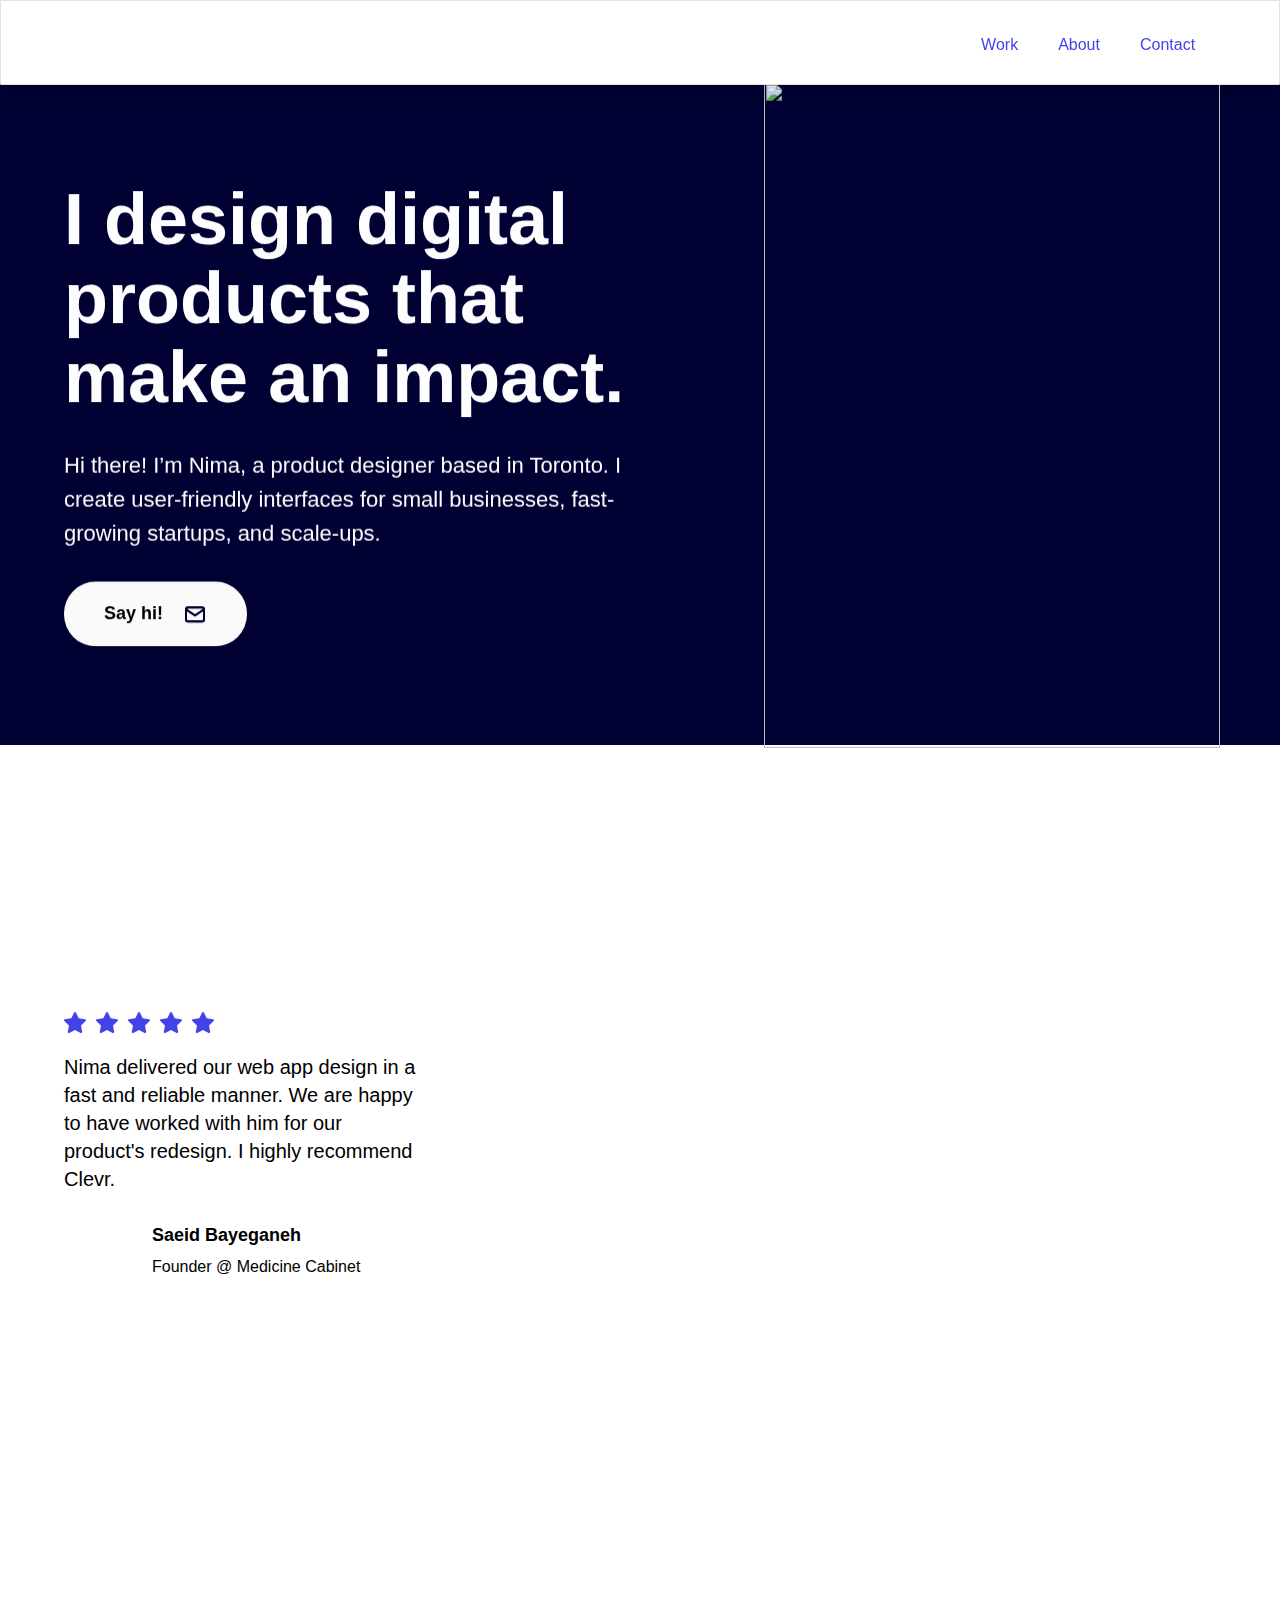
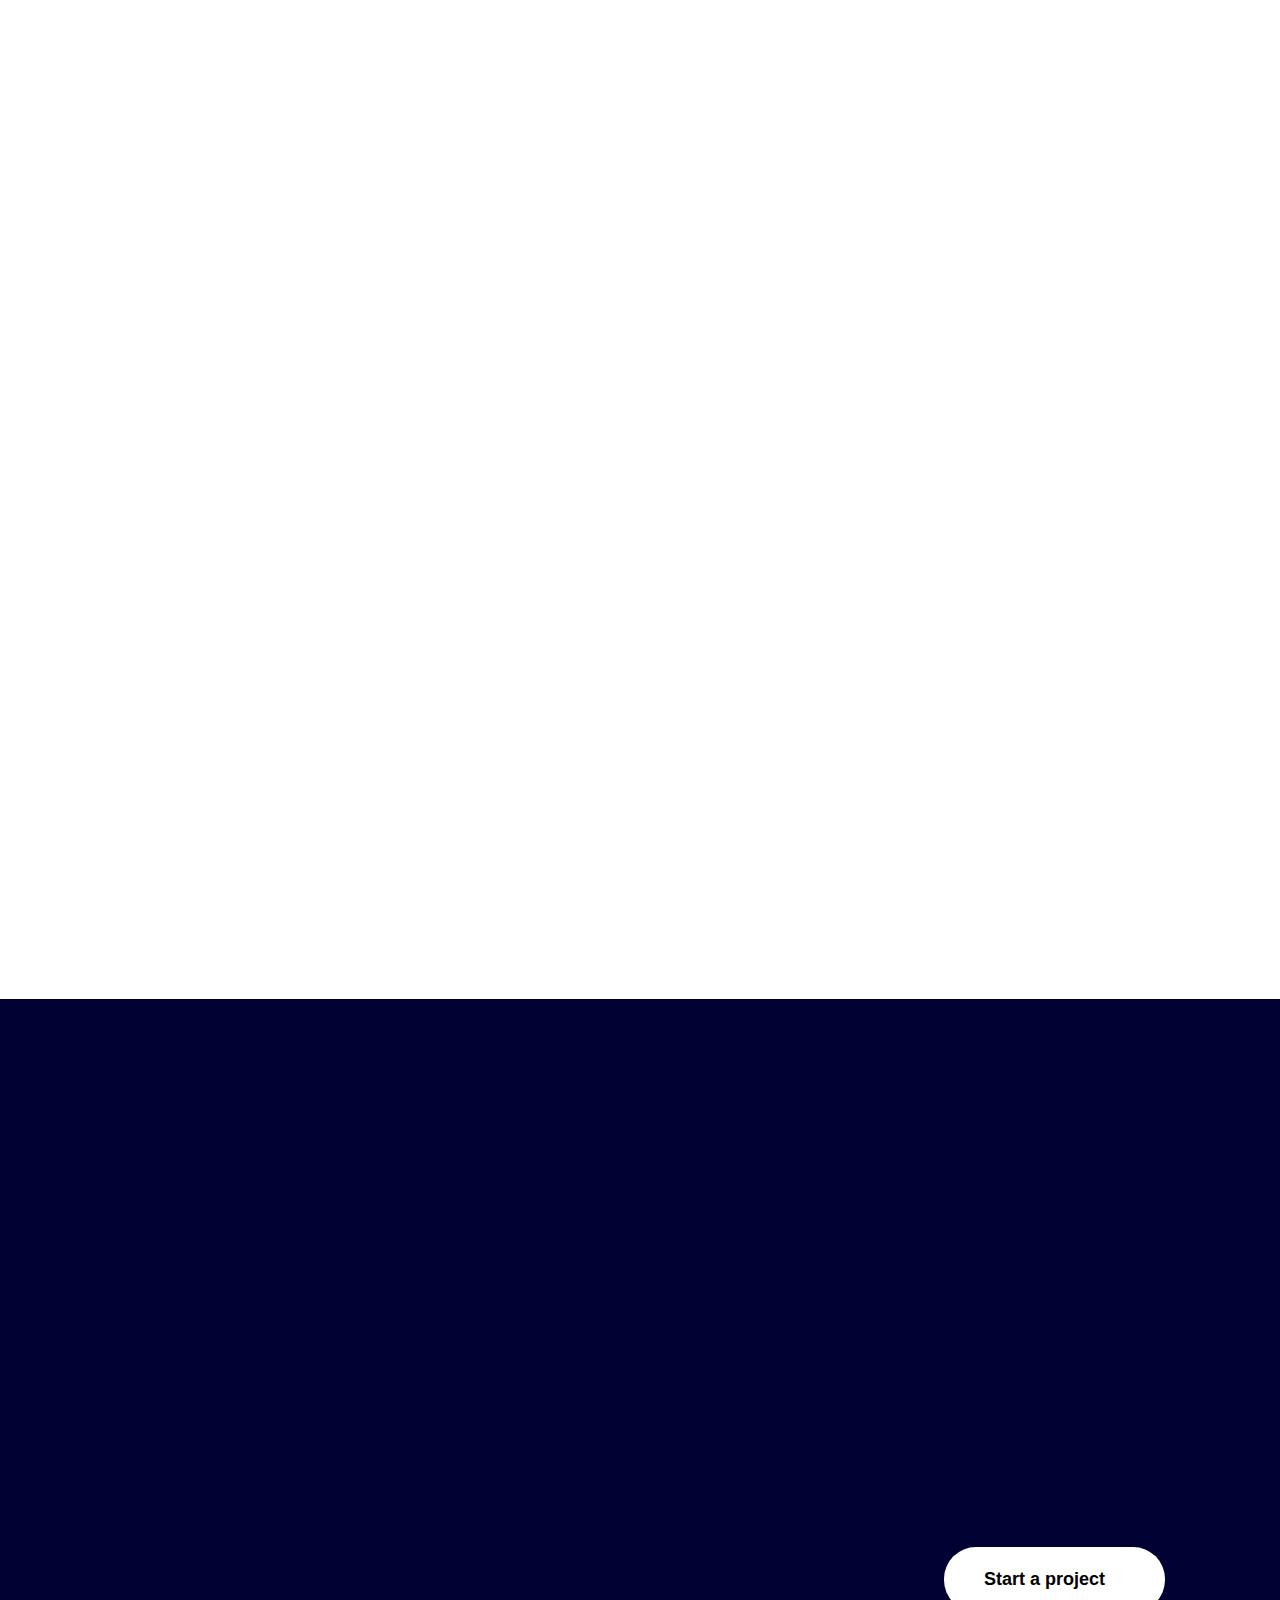
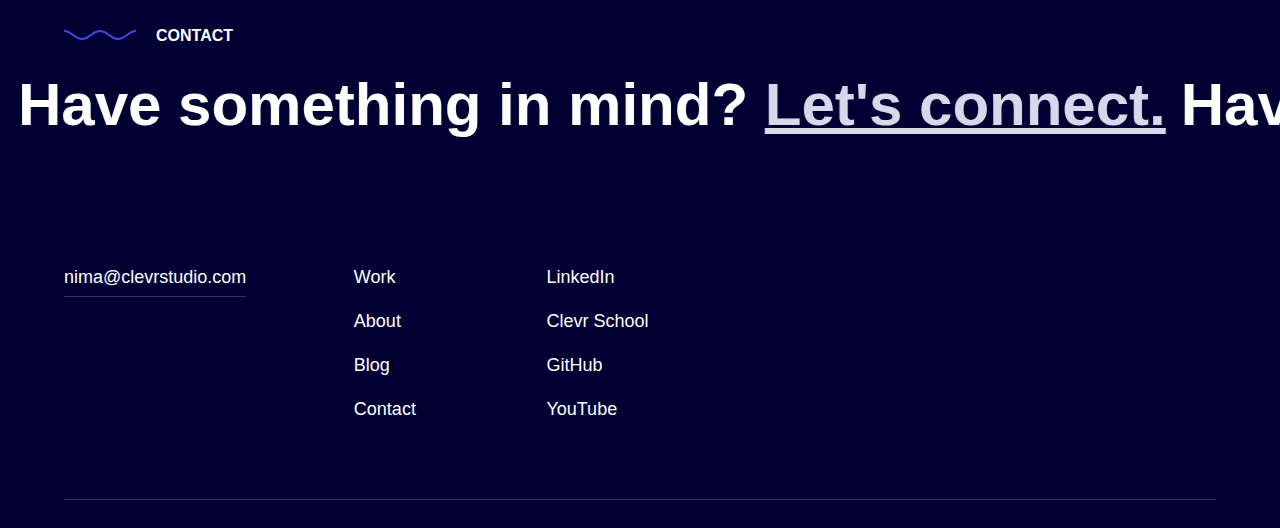
==== commit e3044228: "added about and fixed assets" ====
--- a/index.html
+++ b/index.html
@@ -471,7 +471,7 @@
                                     <div class="overflow-hidden" style="opacity: 0;">
                                         <div class="paragraph-wrapper section-two-para">
                                             <p class="paragraph-18px">Designed a mobile app for a fictional client for a
-                                                design course I've taught to over 10,000 students.</p>
+                                                design course I've taught to over 14,000 students.</p>
                                         </div>
                                     </div>
                                 </a></div>
@@ -850,7 +850,7 @@
                             <div class="divider-line light"></div>
                         </a></div>
                     <div class="footer-links-card first"><a href="https://www.clevrstudio.com/" aria-current="page"
-                            class="footer-link w--current">Work</a><a href="#/about"
+                            class="footer-link w--current">Work</a><a href="about.html"
                             class="footer-link">About</a><a href="https://medium.com/@nimatahami"
                             class="footer-link">Blog</a><a href="contact.html"
                             class="footer-link">Contact</a></div>
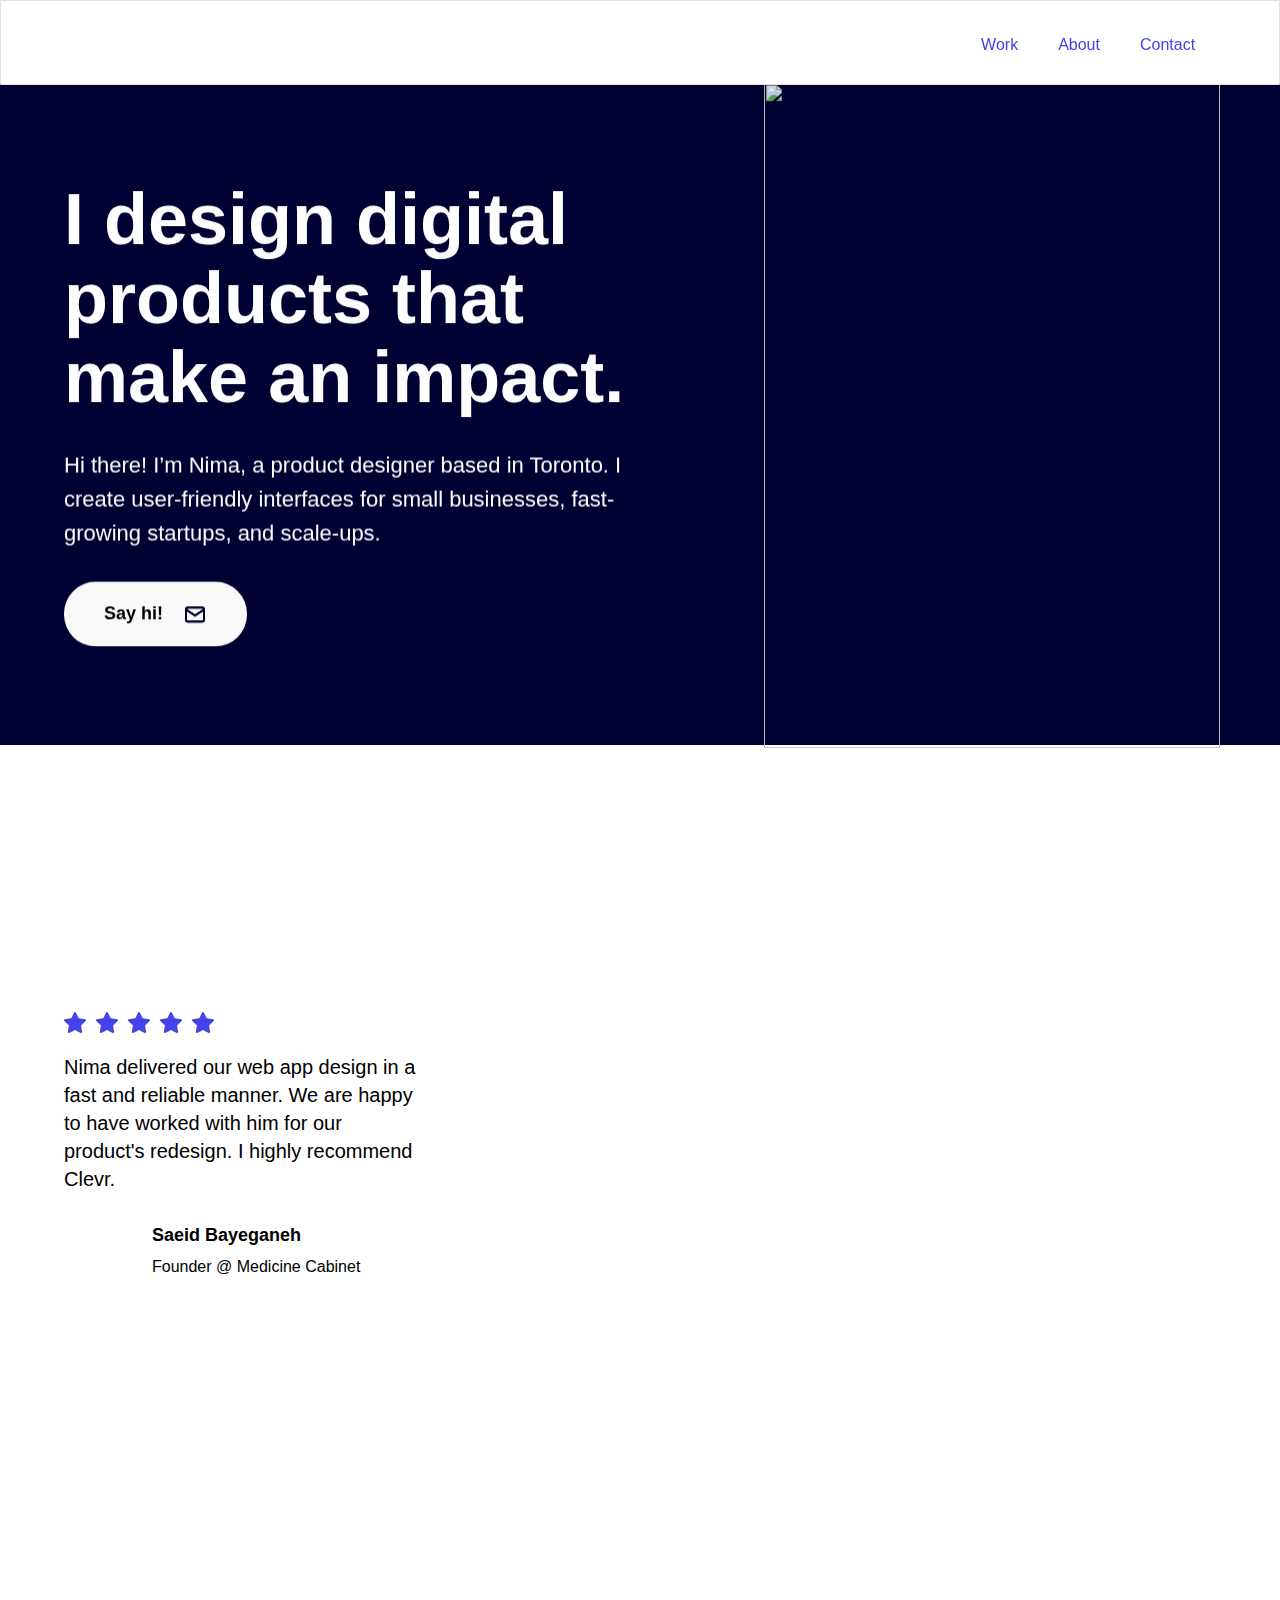
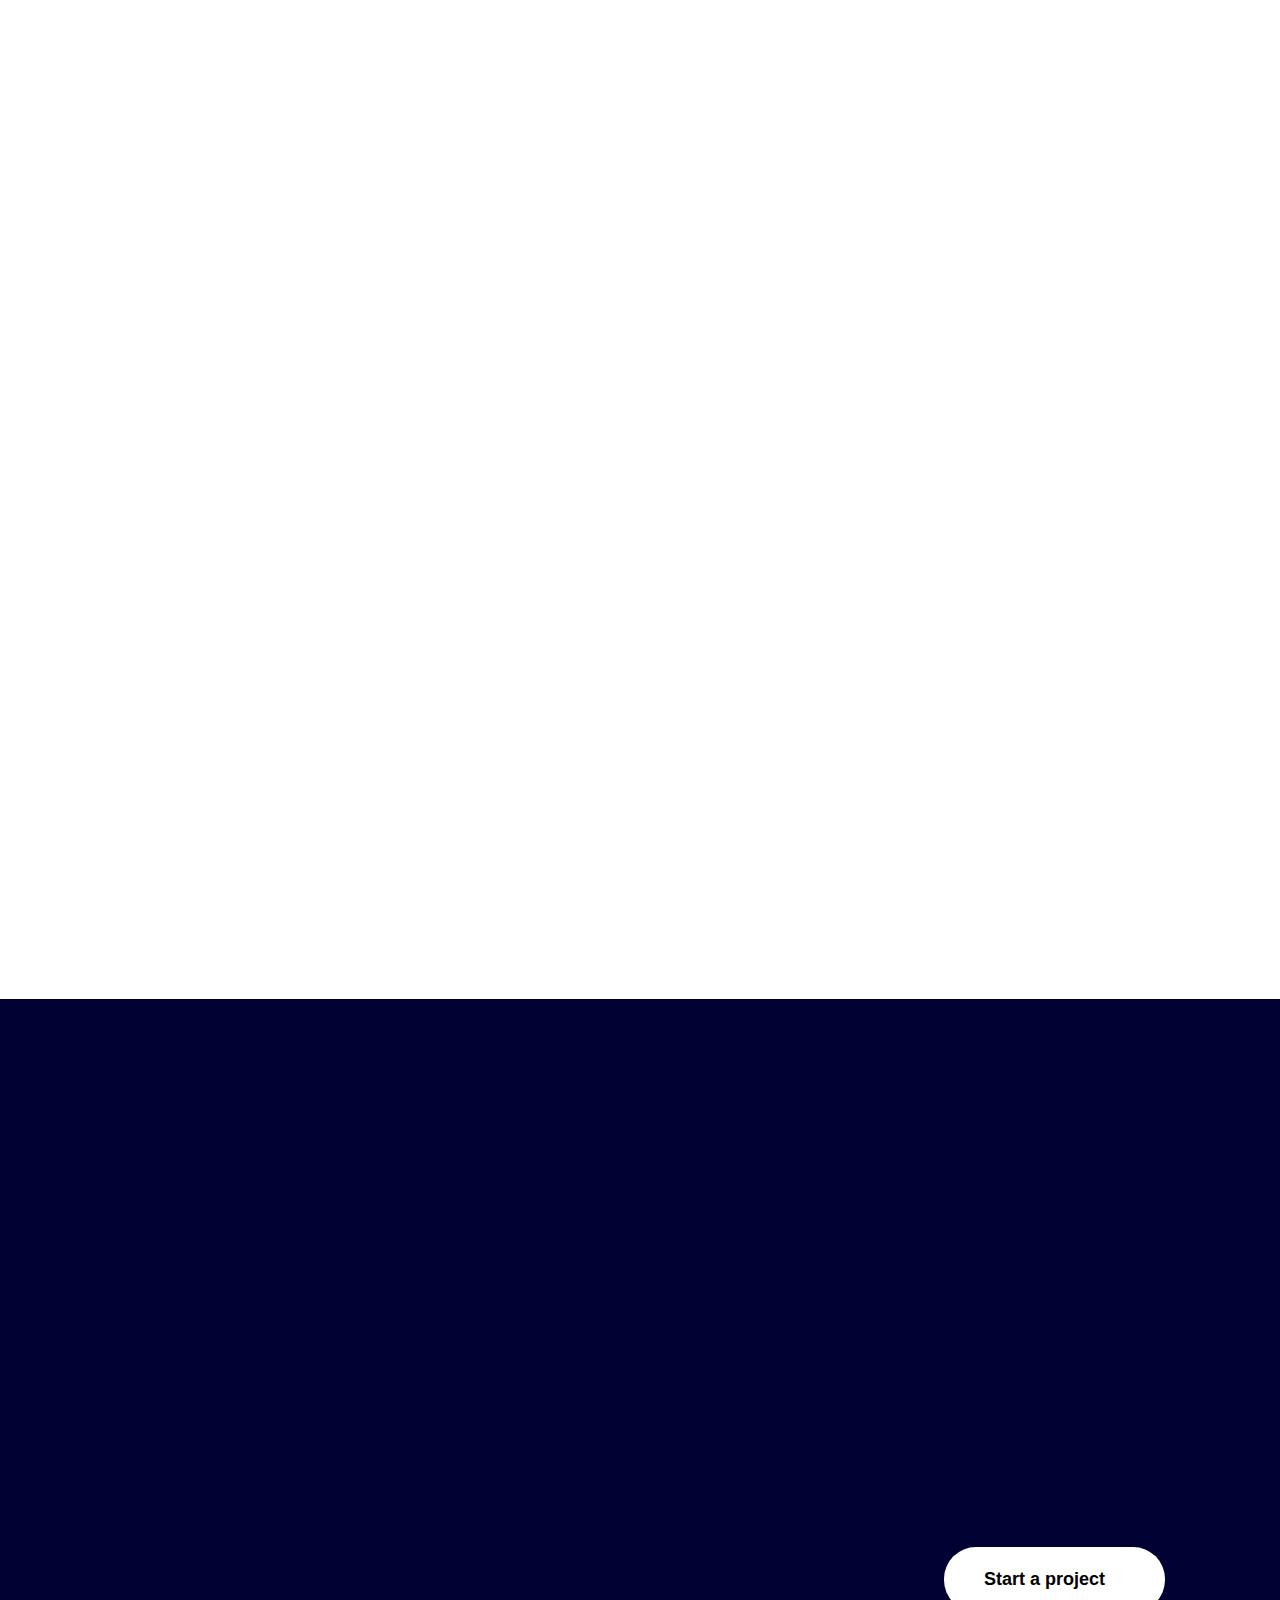
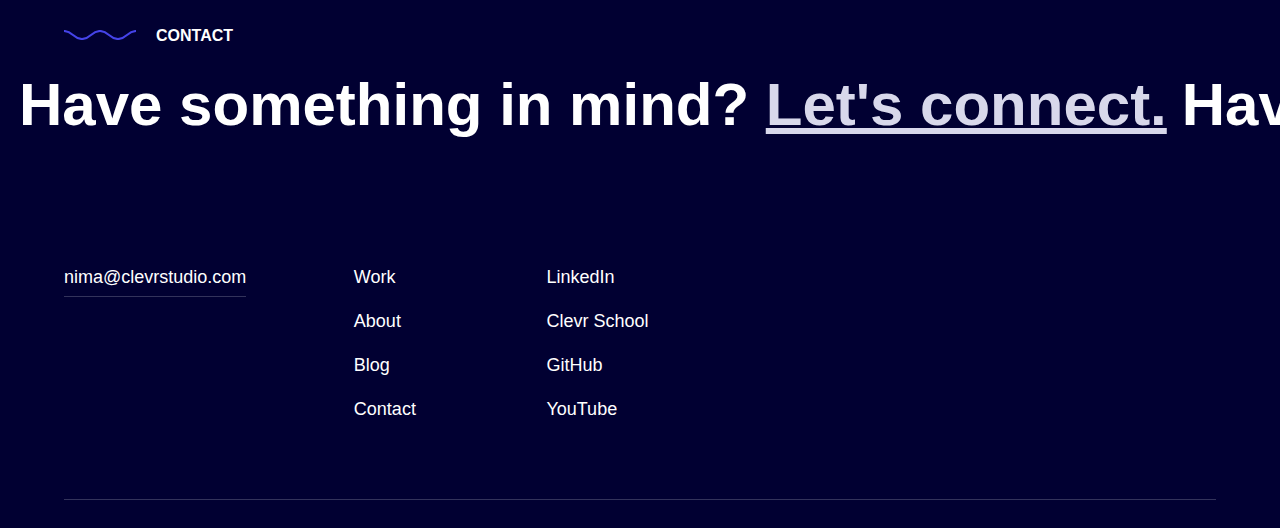
==== commit aa374869: "added works" ====
--- a/index.html
+++ b/index.html
@@ -533,7 +533,7 @@
                         style="opacity: 0;">
                         <div role="list" class="w-dyn-items">
                             <div role="listitem" class="w-dyn-item"><a
-                                    href="works/medicine-cabinet"
+                                    href="works/medicine-cabinet.html"
                                     class="work-content-wrapper work-content-two w-inline-block">
                                     <div class="image-wrapper home-two"><img
                                             src="Images/medicine-cabinet-thumb.png"
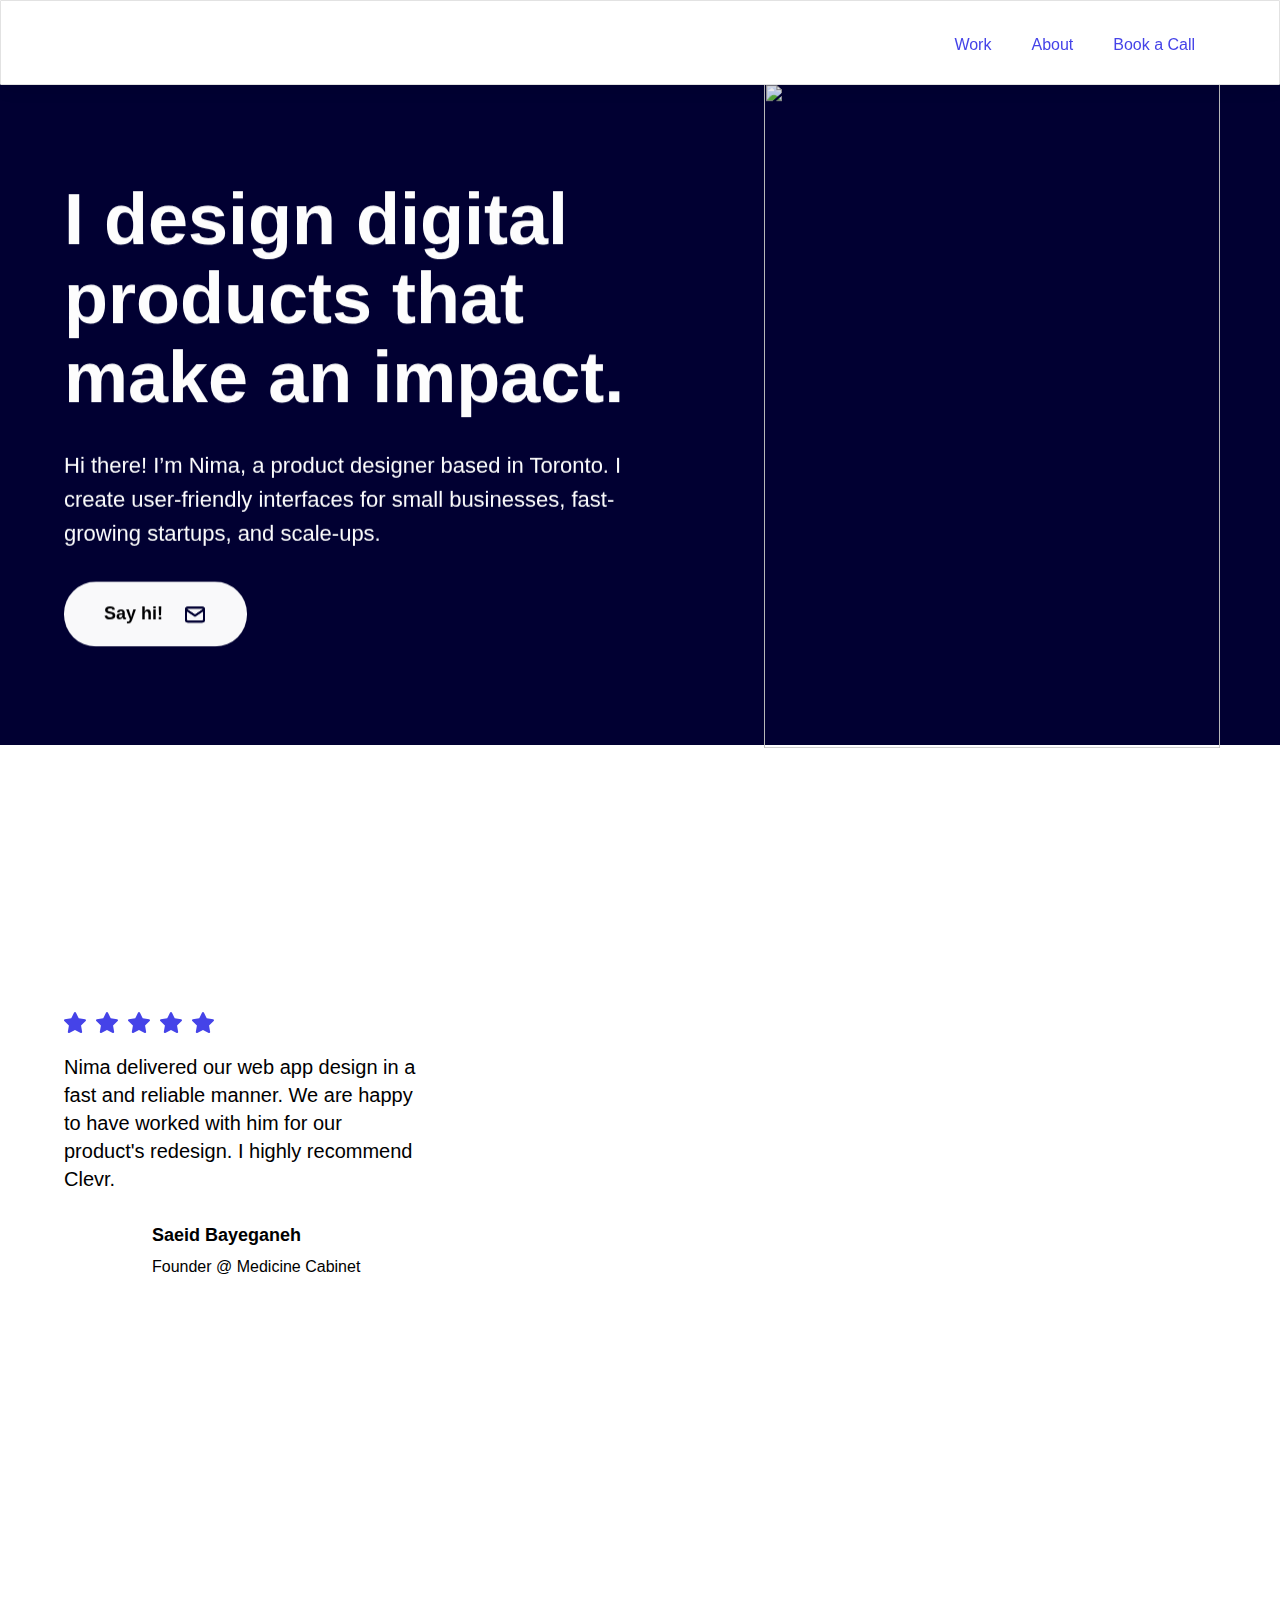
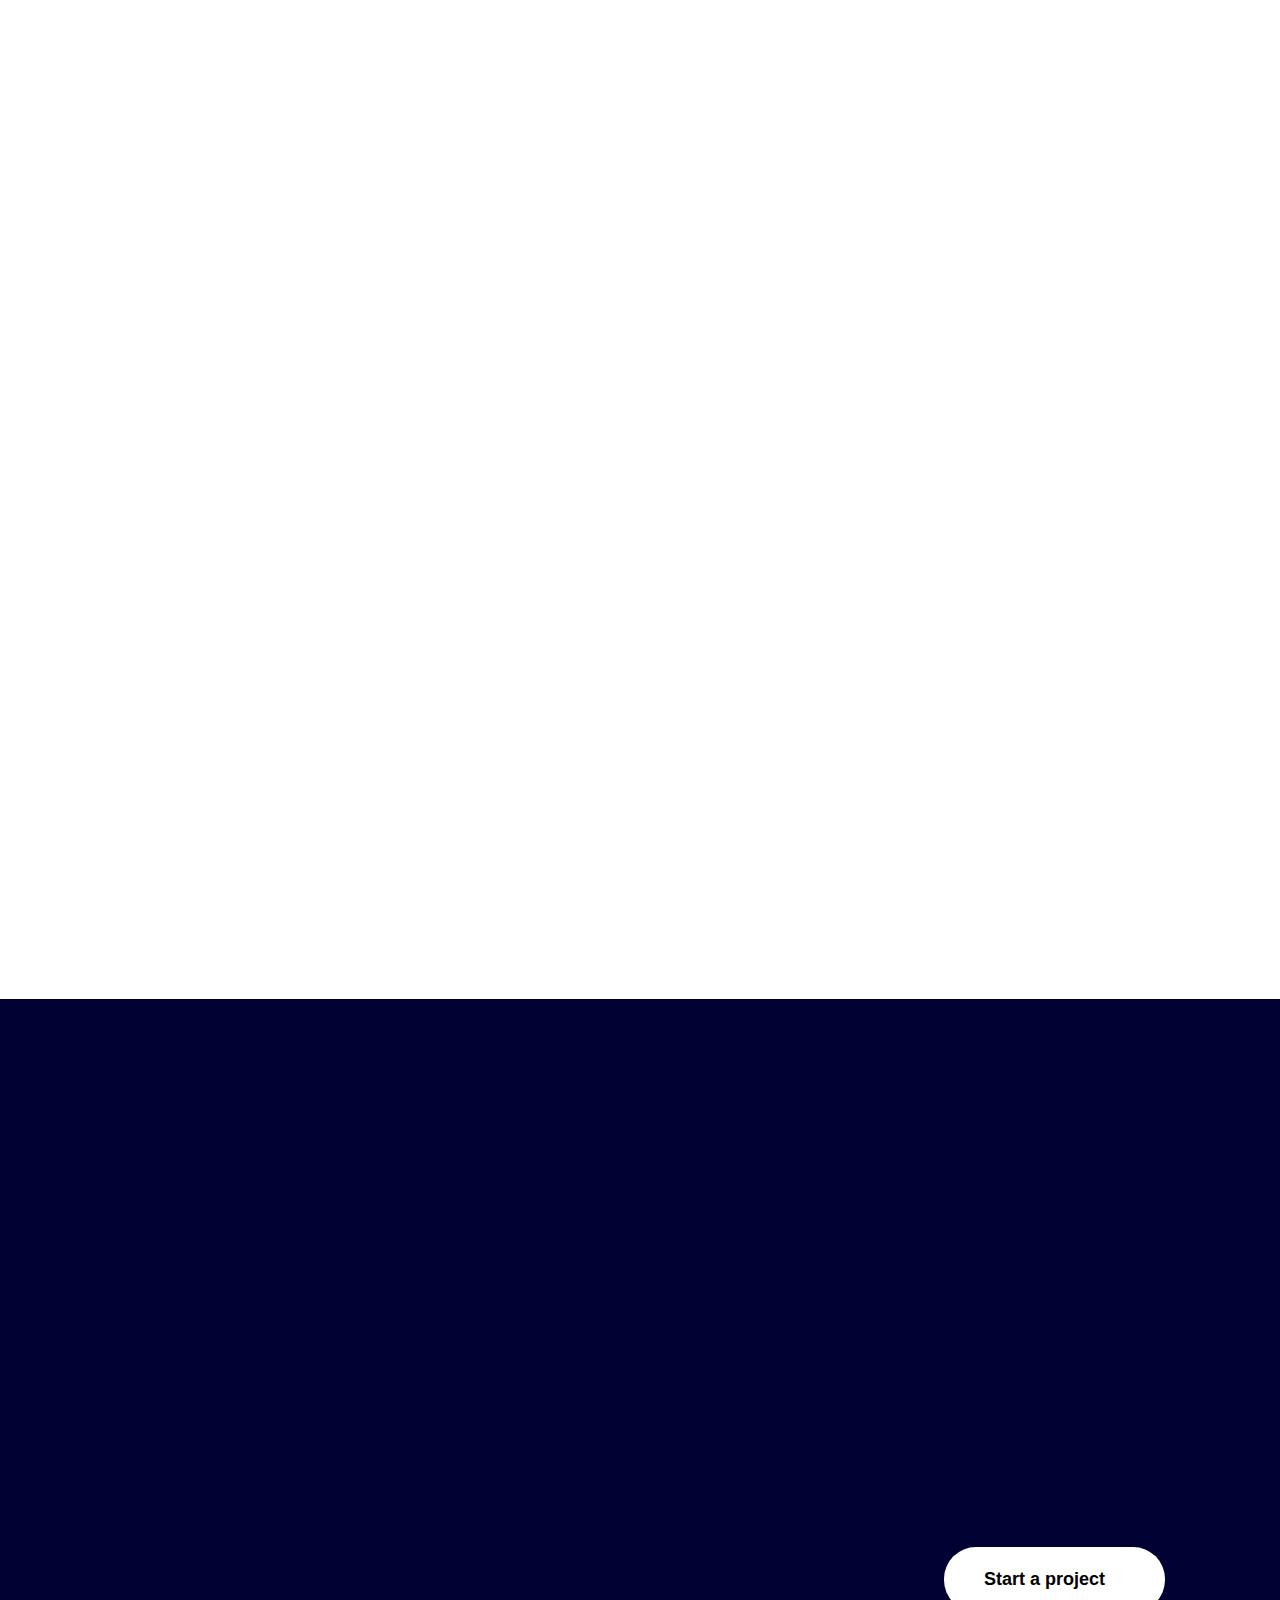
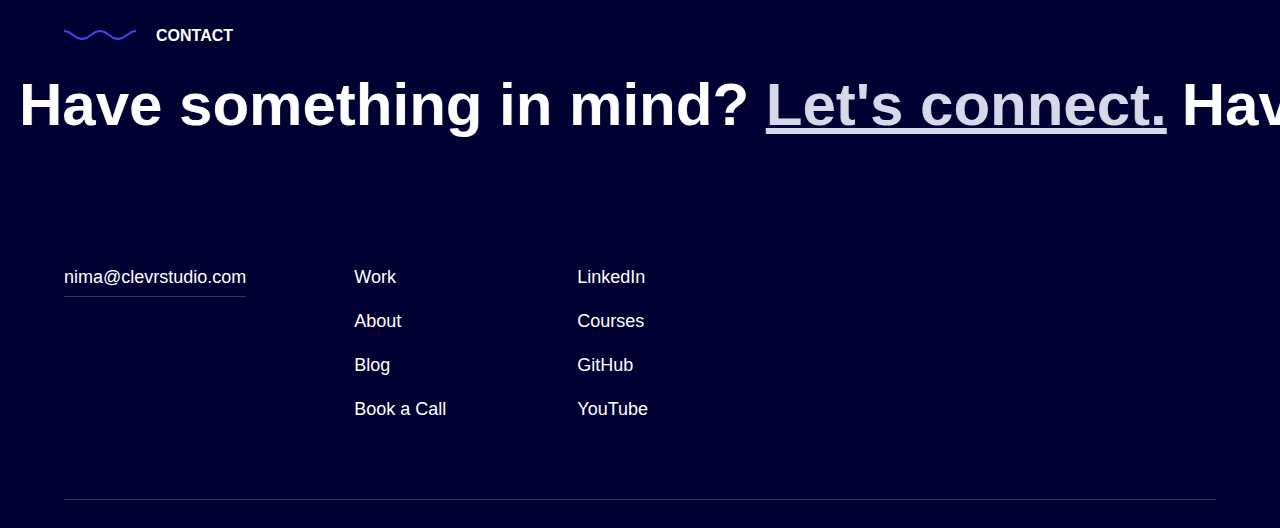
==== commit aba17dc3: "updated some links" ====
--- a/index.html
+++ b/index.html
@@ -216,7 +216,7 @@
                             </a></div>
                         <div class="heading-wrapper"><a href="contact.html"
                                 class="popup-link w-inline-block">
-                                <h2 class="popup-heading">Contact</h2>
+                                <h2 class="popup-heading">Book a Call</h2>
                             </a></div>
                         <div class="popup-links-wrap">
                             <div class="popup-divider">
@@ -262,7 +262,7 @@
                     <div class="nav-middle-section"><a href="#work-section"
                             class="nav-link w-nav-link">Work</a><a href="about.html"
                             class="nav-link w-nav-link">About</a><a href="contact.html"
-                            class="nav-link w-nav-link">Contact</a></div>
+                            class="nav-link w-nav-link">Book a Call</a></div>
                 </nav>
                 <div class="menu-button w-nav-button" style="-webkit-user-select: text;" aria-label="menu" role="button"
                     tabindex="0" aria-controls="w-nav-overlay-0" aria-haspopup="menu" aria-expanded="false">
@@ -853,10 +853,10 @@
                             class="footer-link w--current">Work</a><a href="about.html"
                             class="footer-link">About</a><a href="https://medium.com/@nimatahami"
                             class="footer-link">Blog</a><a href="contact.html"
-                            class="footer-link">Contact</a></div>
+                            class="footer-link">Book a Call</a></div>
                     <div class="footer-links-card middle"><a href="https://www.linkedin.com/in/nimatahami"
-                            target="_blank" class="footer-link">LinkedIn</a><a href="https://clevr.teachable.com/"
-                            target="_blank" class="footer-link">Clevr School</a><a href="https://github.com/nimati"
+                            target="_blank" class="footer-link">LinkedIn</a><a href="https://www.udemy.com/user/nimatahami/"
+                            target="_blank" class="footer-link">Courses</a><a href="https://github.com/nimati"
                             target="_blank" class="footer-link">GitHub</a><a
                             href="https://www.youtube.com/c/ClevrStudio" target="_blank" class="footer-link">YouTube</a>
                     </div>
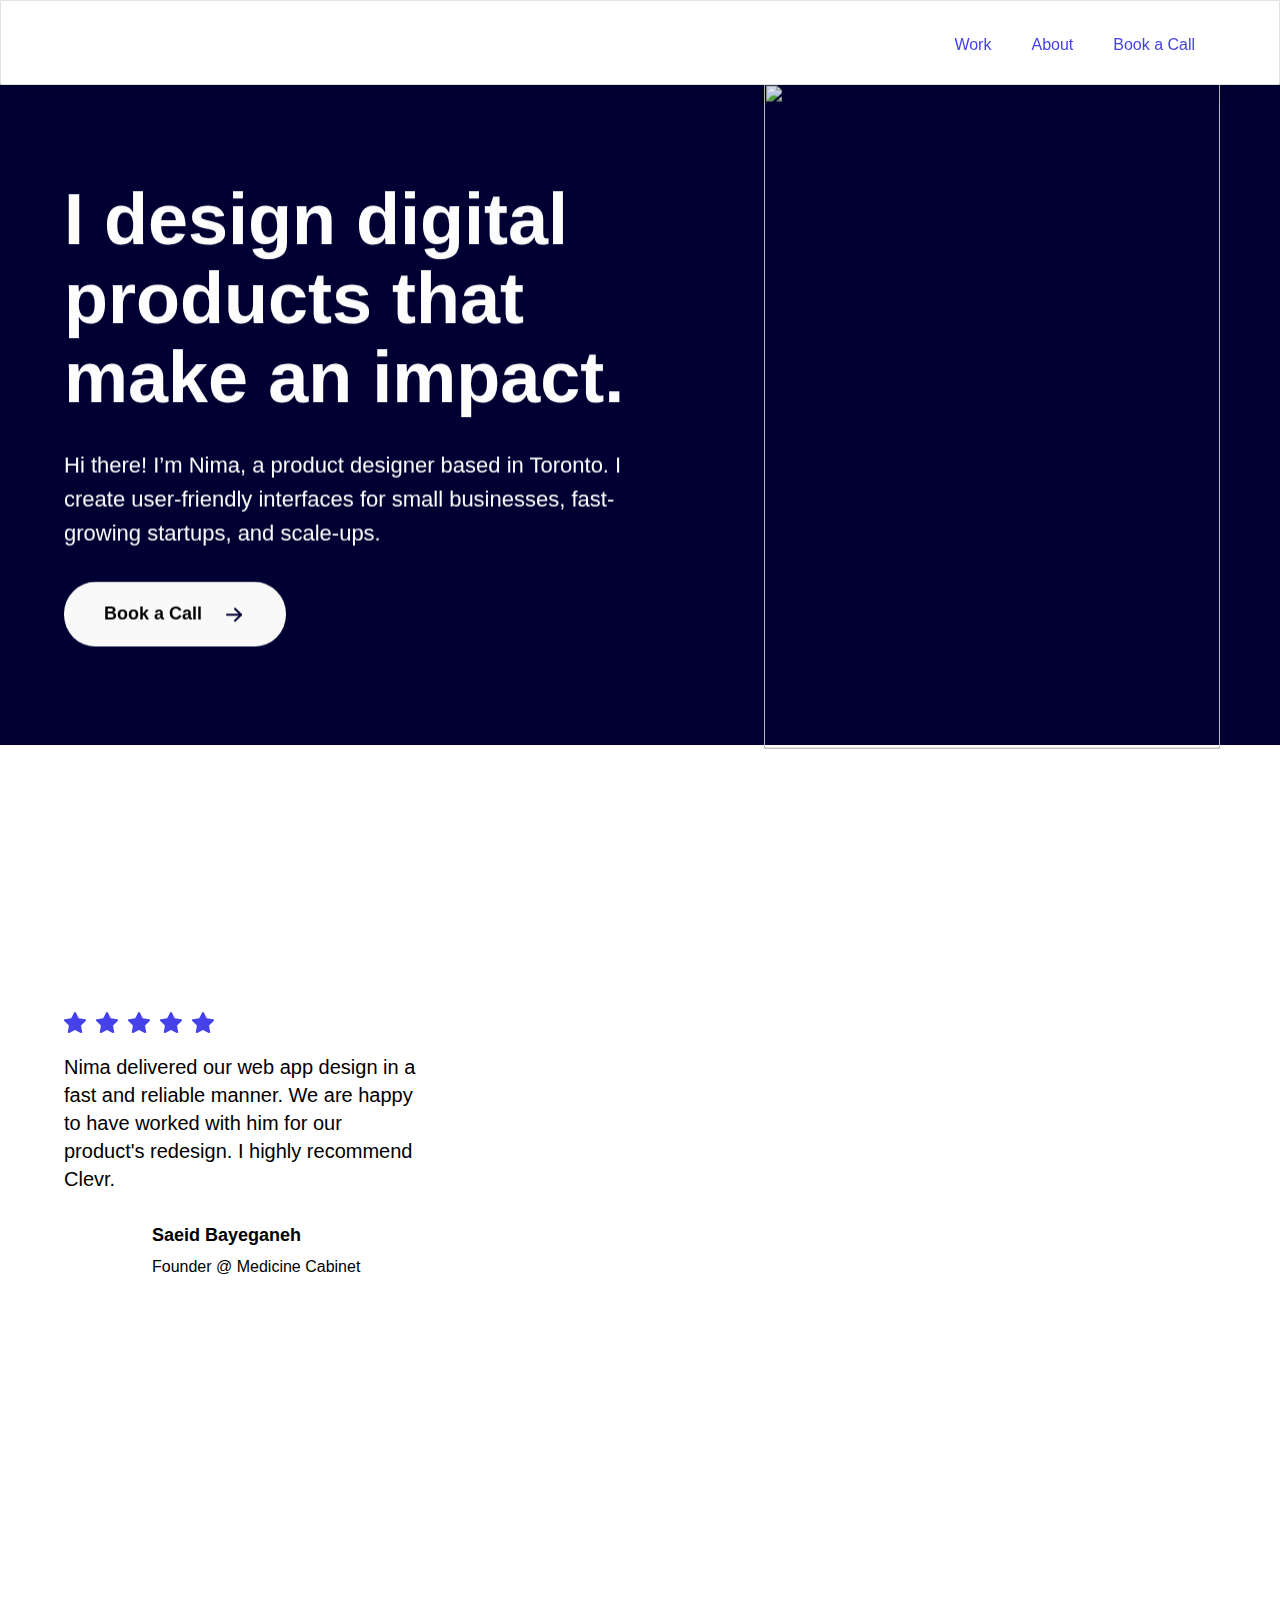
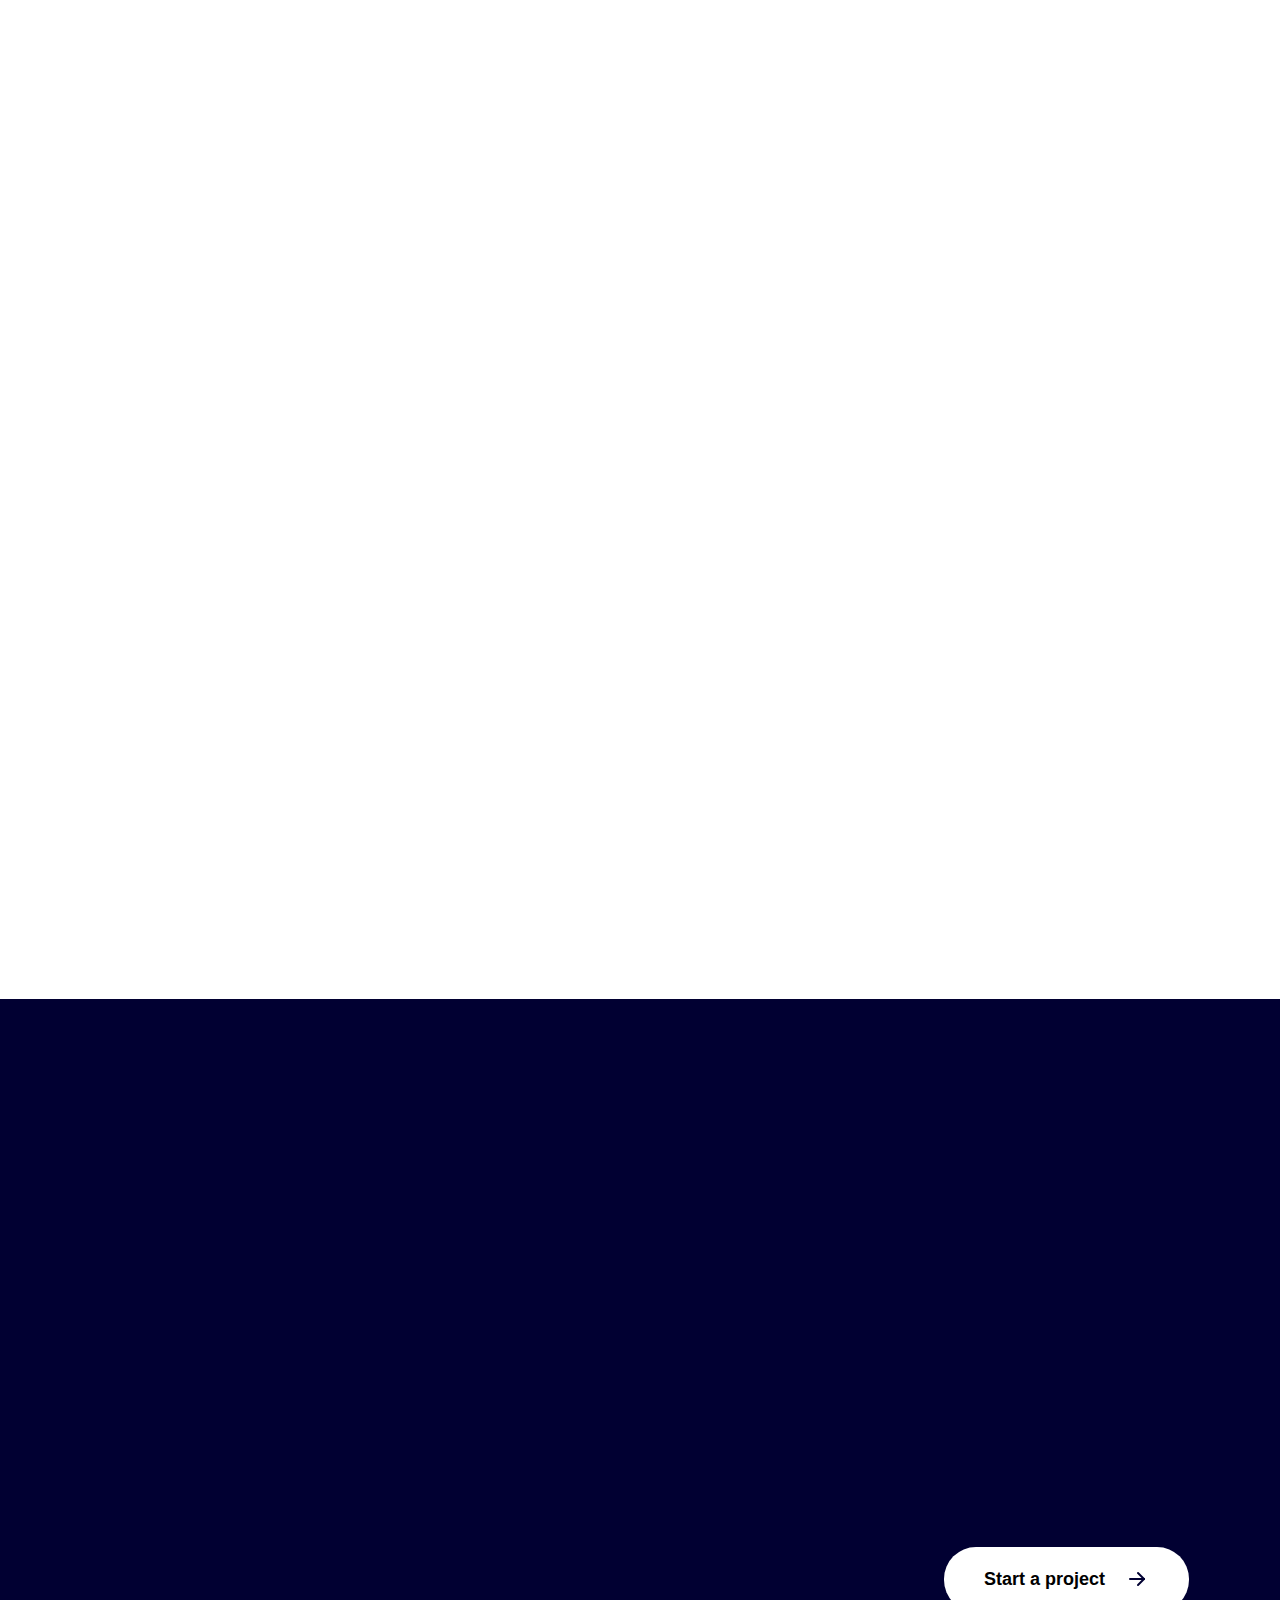
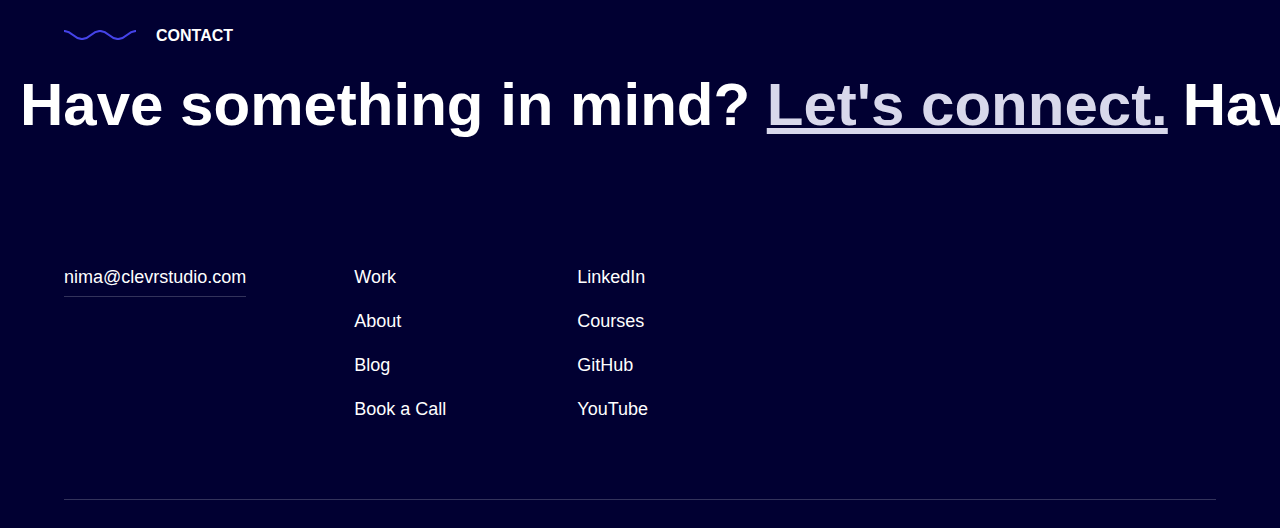
==== commit 363df0ea: "updated button" ====
--- a/index.html
+++ b/index.html
@@ -214,7 +214,7 @@
                                 class="popup-link w-inline-block">
                                 <h2 class="popup-heading">Blog</h2>
                             </a></div>
-                        <div class="heading-wrapper"><a href="contact.html"
+                        <div class="heading-wrapper"><a href="https://calendly.com/clevrstudio/30min" target="_blank"
                                 class="popup-link w-inline-block">
                                 <h2 class="popup-heading">Book a Call</h2>
                             </a></div>
@@ -261,7 +261,7 @@
                 <nav role="navigation" class="nav-menu w-nav-menu">
                     <div class="nav-middle-section"><a href="#work-section"
                             class="nav-link w-nav-link">Work</a><a href="about.html"
-                            class="nav-link w-nav-link">About</a><a href="contact.html"
+                            class="nav-link w-nav-link">About</a><a href="https://calendly.com/clevrstudio/30min" target="_blank"
                             class="nav-link w-nav-link">Book a Call</a></div>
                 </nav>
                 <div class="menu-button w-nav-button" style="-webkit-user-select: text;" aria-label="menu" role="button"
@@ -288,16 +288,16 @@
                     </div>
                     <div data-w-id="5220e2a3-32e0-10ea-004b-4ca51ae9baae"
                         style="opacity: 1; transform: translate3d(0px, 0px, 0px) scale3d(1, 1, 1) rotateX(0deg) rotateY(0deg) rotateZ(0deg) skew(0deg, 0deg); transform-style: preserve-3d;"
-                        class="button-wrapper hero-button"><a href="contact.html" target="_blank"
+                        class="button-wrapper hero-button"><a href="https://calendly.com/clevrstudio/30min" target="_blank"
                             class="hero-button-wrapper w-inline-block">
                             <div class="button-animation-div">
                                 <div class="text-wrapper">
-                                    <div class="text-block-18px-white hero-text-block-18-px">Say hi!</div>
+                                    <div class="text-block-18px-white hero-text-block-18-px">Book a Call</div>
                                 </div>
                                 <div class="icon-wrapper"><img
-                                        src="Images/mail.svg" loading="lazy"
+                                        src="Images/Icons/right-arrow-black.svg" loading="lazy"
                                         alt="" class="button-icon-1"><img
-                                        src="Images/mail.svg" loading="lazy"
+                                        src="Images/Icons/right-arrow.svg" loading="lazy"
                                         alt="" class="button-icon-2"></div>
                             </div>
                         </a></div>
@@ -668,7 +668,7 @@
                         </div>
                     </div>
                     <div class="process-section process-button">
-                        <div class="button-wrapper process-button-wrapper"><a href="contact.html"
+                        <div class="button-wrapper process-button-wrapper"><a href="https://calendly.com/clevrstudio/30min" target="_blank"
                                 class="hero-button-wrapper w-inline-block">
                                 <div class="button-animation-div">
                                     <div class="text-wrapper">
@@ -820,23 +820,23 @@
                         <div data-w-id="641f666f-7856-8dd8-23c5-995853fe8b91" class="footer-heading-conatiner-1"
                             style="transform: translate3d(-1376.76px, 0px, 0px) scale3d(1, 1, 1) rotateX(0deg) rotateY(0deg) rotateZ(0deg) skew(0deg, 0deg); transform-style: preserve-3d; will-change: transform;">
                             <div class="footer-heading">
-                                <h2>Have something in mind? <a href="contact.html"
+                                <h2>Have something in mind? <a href="https://calendly.com/clevrstudio/30min" target="_blank"
                                         class="let-s-connect">Let's connect.</a></h2>
                             </div>
                             <div class="footer-heading">
-                                <h2>Have something in mind? <a href="contact.html"
+                                <h2>Have something in mind? <a href="https://calendly.com/clevrstudio/30min" target="_blank"
                                         class="let-s-connect">Let's connect.</a></h2>
                             </div>
                             <div class="footer-heading">
-                                <h2>Have something in mind? <a href="contact.html"
+                                <h2>Have something in mind? <a href="https://calendly.com/clevrstudio/30min" target="_blank"
                                         class="let-s-connect">Let's connect.</a></h2>
                             </div>
                             <div class="footer-heading">
-                                <h2>Have something in mind? <a href="contact.html"
+                                <h2>Have something in mind? <a href="https://calendly.com/clevrstudio/30min" target="_blank"
                                         class="let-s-connect">Let's connect.</a></h2>
                             </div>
                             <div class="footer-heading">
-                                <h2>Have something in mind? <a href="contact.html"
+                                <h2>Have something in mind? <a href="https://calendly.com/clevrstudio/30min" target="_blank"
                                         class="let-s-connect">Let's connect.</a></h2>
                             </div>
                         </div>
@@ -852,7 +852,7 @@
                     <div class="footer-links-card first"><a href="https://www.clevrstudio.com/" aria-current="page"
                             class="footer-link w--current">Work</a><a href="about.html"
                             class="footer-link">About</a><a href="https://medium.com/@nimatahami"
-                            class="footer-link">Blog</a><a href="contact.html"
+                            class="footer-link">Blog</a><a href="https://calendly.com/clevrstudio/30min" target="_blank"
                             class="footer-link">Book a Call</a></div>
                     <div class="footer-links-card middle"><a href="https://www.linkedin.com/in/nimatahami"
                             target="_blank" class="footer-link">LinkedIn</a><a href="https://www.udemy.com/user/nimatahami/"
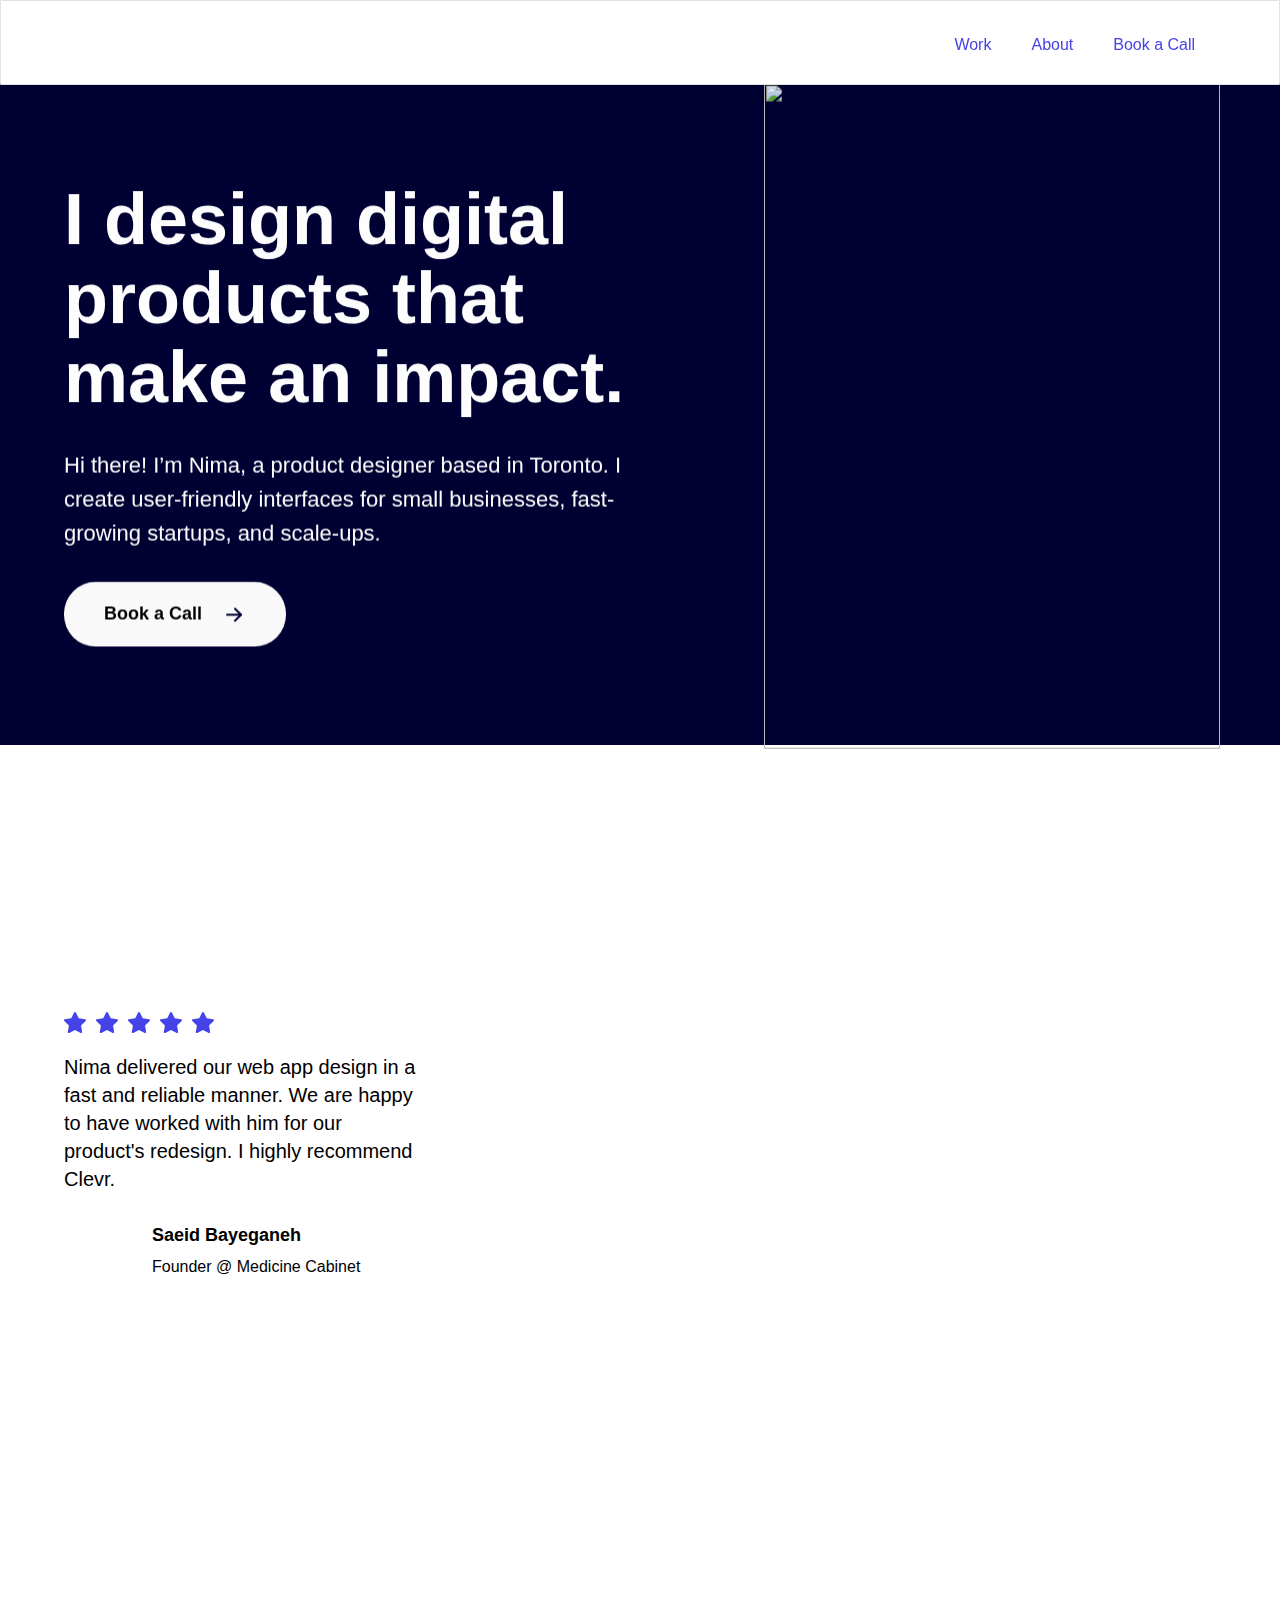
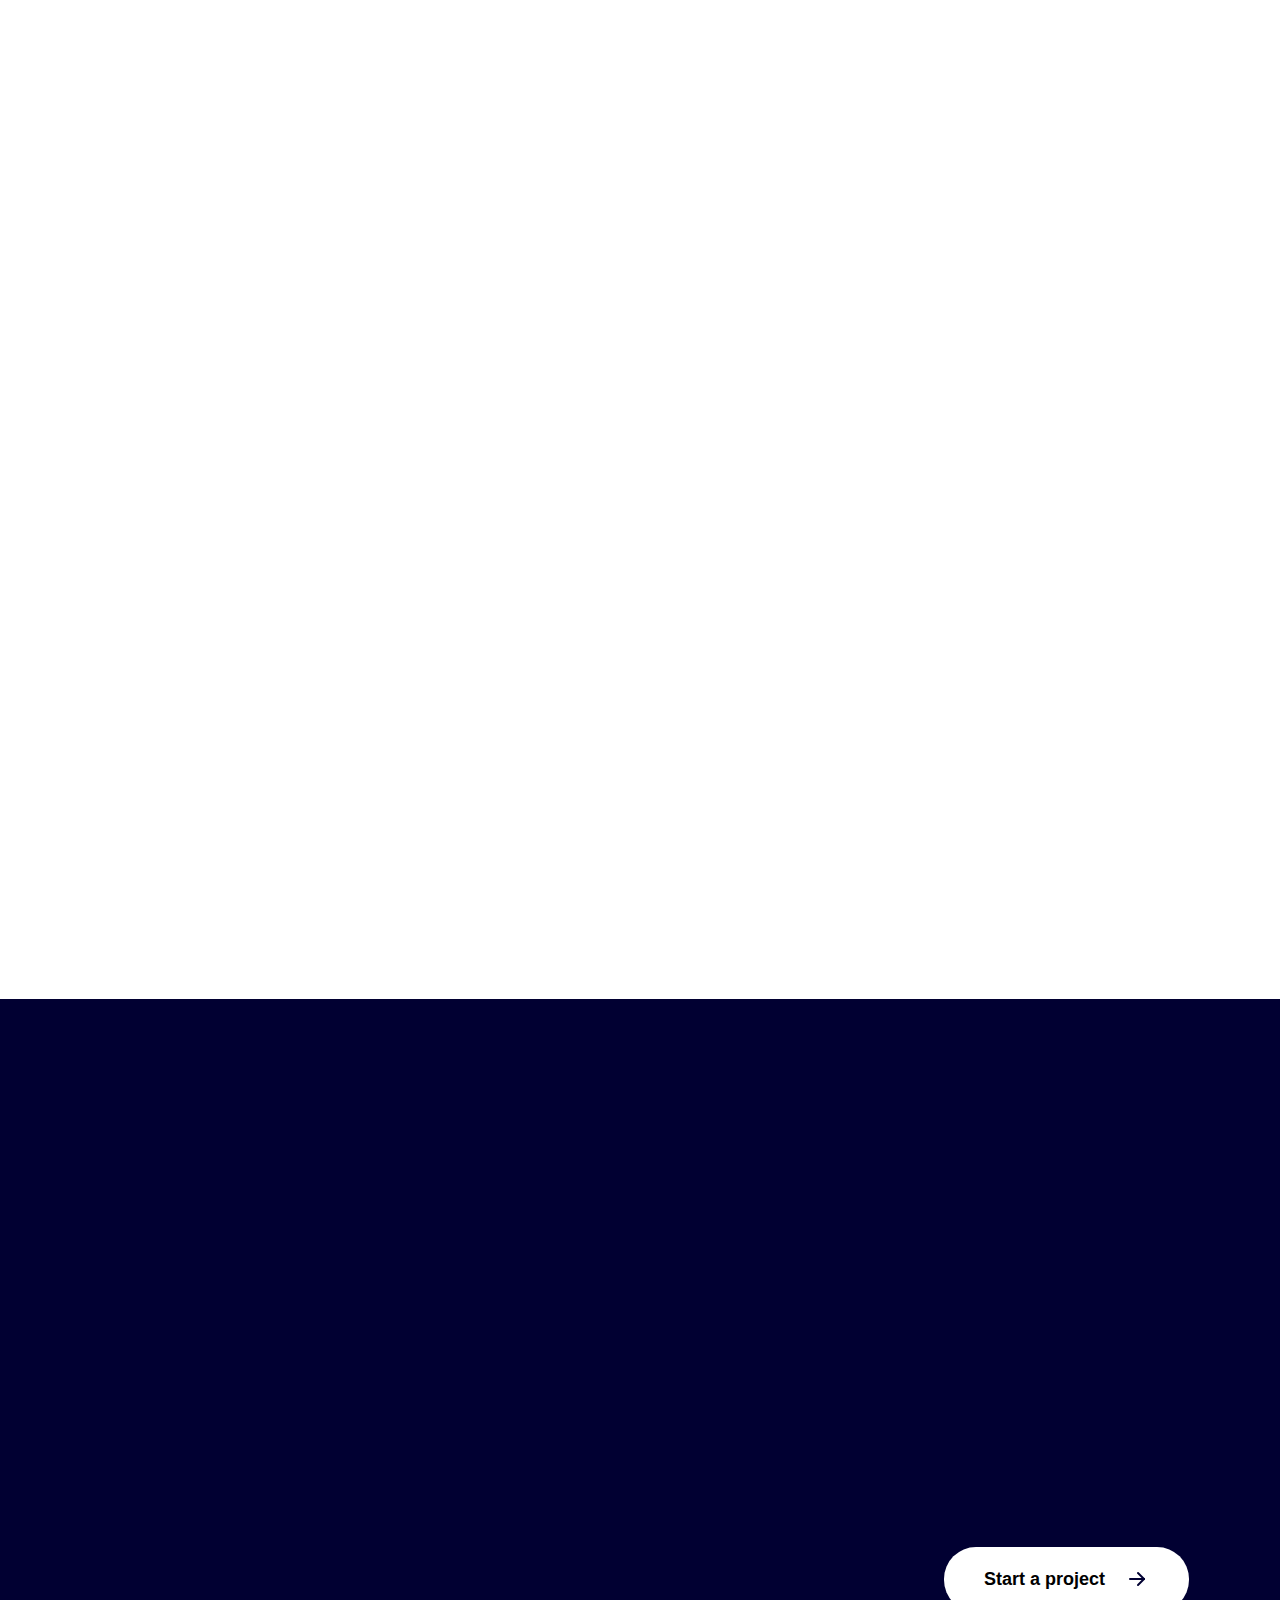
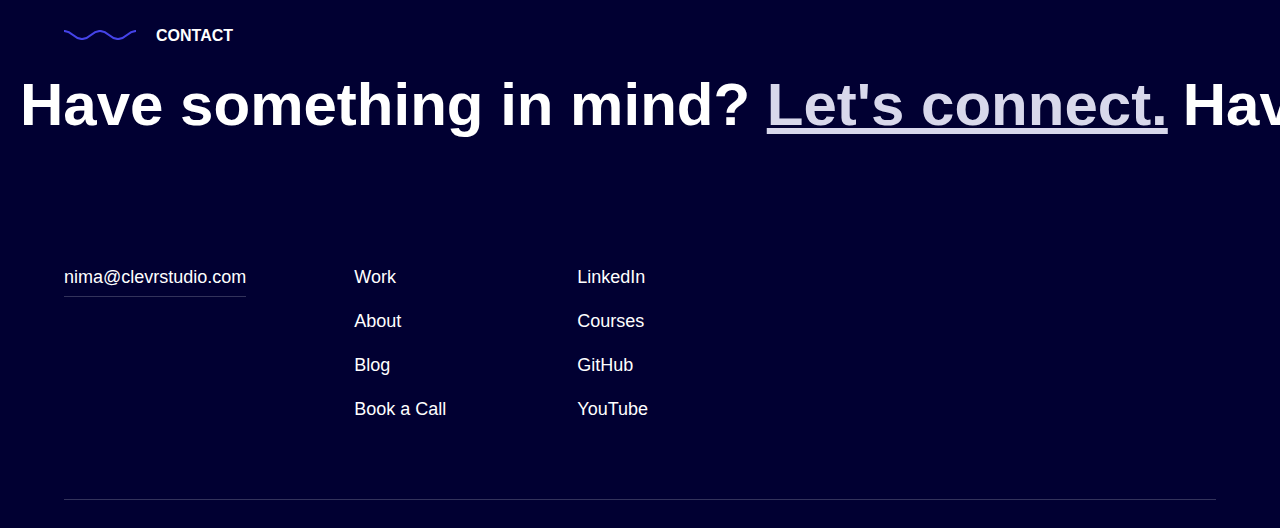
==== commit 2303a66c: "updated mobile fix" ====
--- a/index.html
+++ b/index.html
@@ -173,6 +173,7 @@
                 opacity: 0;
             }
         }
+
     </style>
     <link href="https://fonts.googleapis.com/" rel="preconnect">
     <link href="https://fonts.gstatic.com/" rel="preconnect" crossorigin="anonymous">
--- a/style.css
+++ b/style.css
@@ -2,12 +2,2308 @@
 /* ==========================================================================
    normalize.css v3.0.3 | MIT License | github.com/necolas/normalize.css 
    ========================================================================== */
-/*! normalize.css v3.0.3 | MIT License | github.com/necolas/normalize.css */html{font-family:sans-serif;-ms-text-size-adjust:100%;-webkit-text-size-adjust:100%}body{margin:0}article,aside,details,figcaption,figure,footer,header,hgroup,main,menu,nav,section,summary{display:block}audio,canvas,progress,video{display:inline-block;vertical-align:baseline}audio:not([controls]){display:none;height:0}[hidden],template{display:none}a{background-color:transparent}a:active,a:hover{outline:0}abbr[title]{border-bottom:1px dotted}b,strong{font-weight:bold}dfn{font-style:italic}h1{font-size:2em;margin:.67em 0}mark{background:#ff0;color:#000}small{font-size:80%}sub,sup{font-size:75%;line-height:0;position:relative;vertical-align:baseline}sup{top:-0.5em}sub{bottom:-0.25em}img{border:0}svg:not(:root){overflow:hidden}figure{margin:1em 40px}hr{box-sizing:content-box;height:0}pre{overflow:auto}code,kbd,pre,samp{font-family:monospace,monospace;font-size:1em}button,input,optgroup,select,textarea{color:inherit;font:inherit;margin:0}button{overflow:visible}button,select{text-transform:none}button,html input[type="button"],input[type="reset"]{-webkit-appearance:button;cursor:pointer}button[disabled],html input[disabled]{cursor:default}button::-moz-focus-inner,input::-moz-focus-inner{border:0;padding:0}input{line-height:normal}input[type='checkbox'],input[type='radio']{box-sizing:border-box;padding:0}input[type='number']::-webkit-inner-spin-button,input[type='number']::-webkit-outer-spin-button{height:auto}input[type='search']{-webkit-appearance:none}input[type='search']::-webkit-search-cancel-button,input[type='search']::-webkit-search-decoration{-webkit-appearance:none}fieldset{border:1px solid #c0c0c0;margin:0 2px;padding:.35em .625em .75em}legend{border:0;padding:0}textarea{overflow:auto}optgroup{font-weight:bold}table{border-collapse:collapse;border-spacing:0}td,th{padding:0}
+/*! normalize.css v3.0.3 | MIT License | github.com/necolas/normalize.css */
+html {
+  font-family: sans-serif;
+  -ms-text-size-adjust: 100%;
+  -webkit-text-size-adjust: 100%
+}
+
+body {
+  margin: 0
+}
+
+article,
+aside,
+details,
+figcaption,
+figure,
+footer,
+header,
+hgroup,
+main,
+menu,
+nav,
+section,
+summary {
+  display: block
+}
+
+audio,
+canvas,
+progress,
+video {
+  display: inline-block;
+  vertical-align: baseline
+}
+
+audio:not([controls]) {
+  display: none;
+  height: 0
+}
+
+[hidden],
+template {
+  display: none
+}
+
+a {
+  background-color: transparent
+}
+
+a:active,
+a:hover {
+  outline: 0
+}
+
+abbr[title] {
+  border-bottom: 1px dotted
+}
+
+b,
+strong {
+  font-weight: bold
+}
+
+dfn {
+  font-style: italic
+}
+
+h1 {
+  font-size: 2em;
+  margin: .67em 0
+}
+
+mark {
+  background: #ff0;
+  color: #000
+}
+
+small {
+  font-size: 80%
+}
+
+sub,
+sup {
+  font-size: 75%;
+  line-height: 0;
+  position: relative;
+  vertical-align: baseline
+}
+
+sup {
+  top: -0.5em
+}
+
+sub {
+  bottom: -0.25em
+}
+
+img {
+  border: 0
+}
+
+svg:not(:root) {
+  overflow: hidden
+}
+
+figure {
+  margin: 1em 40px
+}
+
+hr {
+  box-sizing: content-box;
+  height: 0
+}
+
+pre {
+  overflow: auto
+}
+
+code,
+kbd,
+pre,
+samp {
+  font-family: monospace, monospace;
+  font-size: 1em
+}
+
+button,
+input,
+optgroup,
+select,
+textarea {
+  color: inherit;
+  font: inherit;
+  margin: 0
+}
+
+button {
+  overflow: visible
+}
+
+button,
+select {
+  text-transform: none
+}
+
+button,
+html input[type="button"],
+input[type="reset"] {
+  -webkit-appearance: button;
+  cursor: pointer
+}
+
+button[disabled],
+html input[disabled] {
+  cursor: default
+}
+
+button::-moz-focus-inner,
+input::-moz-focus-inner {
+  border: 0;
+  padding: 0
+}
+
+input {
+  line-height: normal
+}
+
+input[type='checkbox'],
+input[type='radio'] {
+  box-sizing: border-box;
+  padding: 0
+}
+
+input[type='number']::-webkit-inner-spin-button,
+input[type='number']::-webkit-outer-spin-button {
+  height: auto
+}
+
+input[type='search'] {
+  -webkit-appearance: none
+}
+
+input[type='search']::-webkit-search-cancel-button,
+input[type='search']::-webkit-search-decoration {
+  -webkit-appearance: none
+}
+
+fieldset {
+  border: 1px solid #c0c0c0;
+  margin: 0 2px;
+  padding: .35em .625em .75em
+}
+
+legend {
+  border: 0;
+  padding: 0
+}
+
+textarea {
+  overflow: auto
+}
+
+optgroup {
+  font-weight: bold
+}
+
+table {
+  border-collapse: collapse;
+  border-spacing: 0
+}
+
+td,
+th {
+  padding: 0
+}
 
 /* ==========================================================================
    Start of base Webflow CSS - If you're looking for some ultra-clean CSS, skip the boilerplate and see the unminified code below.
    ========================================================================== */
-@font-face{font-family:'webflow-icons';src:url("[data-uri]") format('truetype');font-weight:normal;font-style:normal}[class^="w-icon-"],[class*=" w-icon-"]{font-family:'webflow-icons' !important;speak:none;font-style:normal;font-weight:normal;font-variant:normal;text-transform:none;line-height:1;-webkit-font-smoothing:antialiased;-moz-osx-font-smoothing:grayscale}.w-icon-slider-right:before{content:"\e600"}.w-icon-slider-left:before{content:"\e601"}.w-icon-nav-menu:before{content:"\e602"}.w-icon-arrow-down:before,.w-icon-dropdown-toggle:before{content:"\e603"}.w-icon-file-upload-remove:before{content:"\e900"}.w-icon-file-upload-icon:before{content:"\e903"}*{-webkit-box-sizing:border-box;-moz-box-sizing:border-box;box-sizing:border-box}html{height:100%}body{margin:0;min-height:100%;background-color:#fff;font-family:Arial,sans-serif;font-size:14px;line-height:20px;color:#333}img{max-width:100%;vertical-align:middle;display:inline-block}html.w-mod-touch *{background-attachment:scroll !important}.w-block{display:block}.w-inline-block{max-width:100%;display:inline-block}.w-clearfix:before,.w-clearfix:after{content:" ";display:table;grid-column-start:1;grid-row-start:1;grid-column-end:2;grid-row-end:2}.w-clearfix:after{clear:both}.w-hidden{display:none}.w-button{display:inline-block;padding:9px 15px;background-color:#3898EC;color:white;border:0;line-height:inherit;text-decoration:none;cursor:pointer;border-radius:0}input.w-button{-webkit-appearance:button}html[data-w-dynpage] [data-w-cloak]{color:transparent !important}.w-webflow-badge,.w-webflow-badge *{position:static;left:auto;top:auto;right:auto;bottom:auto;z-index:auto;display:block;visibility:visible;overflow:visible;overflow-x:visible;overflow-y:visible;box-sizing:border-box;width:auto;height:auto;max-height:none;max-width:none;min-height:0;min-width:0;margin:0;padding:0;float:none;clear:none;border:0 none transparent;border-radius:0;background:none;background-image:none;background-position:0 0;background-size:auto auto;background-repeat:repeat;background-origin:padding-box;background-clip:border-box;background-attachment:scroll;background-color:transparent;box-shadow:none;opacity:1;transform:none;transition:none;direction:ltr;font-family:inherit;font-weight:inherit;color:inherit;font-size:inherit;line-height:inherit;font-style:inherit;font-variant:inherit;text-align:inherit;letter-spacing:inherit;text-decoration:inherit;text-indent:0;text-transform:inherit;list-style-type:disc;text-shadow:none;font-smoothing:auto;vertical-align:baseline;cursor:inherit;white-space:inherit;word-break:normal;word-spacing:normal;word-wrap:normal}.w-webflow-badge{position:fixed !important;display:inline-block !important;visibility:visible !important;z-index:2147483647 !important;top:auto !important;right:12px !important;bottom:12px !important;left:auto !important;color:#AAADB0 !important;background-color:#fff !important;border-radius:3px !important;padding:6px 8px 6px 6px !important;font-size:12px !important;opacity:1 !important;line-height:14px !important;text-decoration:none !important;transform:none !important;margin:0 !important;width:auto !important;height:auto !important;overflow:visible !important;white-space:nowrap;box-shadow:0 0 0 1px rgba(0,0,0,0.1),0 1px 3px rgba(0,0,0,0.1);cursor:pointer}.w-webflow-badge>img{display:inline-block !important;visibility:visible !important;opacity:1 !important;vertical-align:middle !important}h1,h2,h3,h4,h5,h6{font-weight:bold;margin-bottom:10px}h1{font-size:38px;line-height:44px;margin-top:20px}h2{font-size:32px;line-height:36px;margin-top:20px}h3{font-size:24px;line-height:30px;margin-top:20px}h4{font-size:18px;line-height:24px;margin-top:10px}h5{font-size:14px;line-height:20px;margin-top:10px}h6{font-size:12px;line-height:18px;margin-top:10px}p{margin-top:0;margin-bottom:10px}blockquote{margin:0 0 10px 0;padding:10px 20px;border-left:5px solid #E2E2E2;font-size:18px;line-height:22px}figure{margin:0;margin-bottom:10px}figcaption{margin-top:5px;text-align:center}ul,ol{margin-top:0;margin-bottom:10px;padding-left:40px}.w-list-unstyled{padding-left:0;list-style:none}.w-embed:before,.w-embed:after{content:" ";display:table;grid-column-start:1;grid-row-start:1;grid-column-end:2;grid-row-end:2}.w-embed:after{clear:both}.w-video{width:100%;position:relative;padding:0}.w-video iframe,.w-video object,.w-video embed{position:absolute;top:0;left:0;width:100%;height:100%;border:none}fieldset{padding:0;margin:0;border:0}button,html input[type='button'],input[type='reset']{border:0;cursor:pointer;-webkit-appearance:button}.w-form{margin:0 0 15px}.w-form-done{display:none;padding:20px;text-align:center;background-color:#dddddd}.w-form-fail{display:none;margin-top:10px;padding:10px;background-color:#ffdede}label{display:block;margin-bottom:5px;font-weight:bold}.w-input,.w-select{display:block;width:100%;height:38px;padding:8px 12px;margin-bottom:10px;font-size:14px;line-height:1.42857143;color:#333333;vertical-align:middle;background-color:#ffffff;border:1px solid #cccccc}.w-input:-moz-placeholder,.w-select:-moz-placeholder{color:#999}.w-input::-moz-placeholder,.w-select::-moz-placeholder{color:#999;opacity:1}.w-input:-ms-input-placeholder,.w-select:-ms-input-placeholder{color:#999}.w-input::-webkit-input-placeholder,.w-select::-webkit-input-placeholder{color:#999}.w-input:focus,.w-select:focus{border-color:#3898EC;outline:0}.w-input[disabled],.w-select[disabled],.w-input[readonly],.w-select[readonly],fieldset[disabled] .w-input,fieldset[disabled] .w-select{cursor:not-allowed;background-color:#eeeeee}textarea.w-input,textarea.w-select{height:auto}.w-select{background-color:#f3f3f3}.w-select[multiple]{height:auto}.w-form-label{display:inline-block;cursor:pointer;font-weight:normal;margin-bottom:0}.w-radio{display:block;margin-bottom:5px;padding-left:20px}.w-radio:before,.w-radio:after{content:" ";display:table;grid-column-start:1;grid-row-start:1;grid-column-end:2;grid-row-end:2}.w-radio:after{clear:both}.w-radio-input{margin:4px 0 0;margin-top:1px \9;line-height:normal;float:left;margin-left:-20px}.w-radio-input{margin-top:3px}.w-file-upload{display:block;margin-bottom:10px}.w-file-upload-input{width:.1px;height:.1px;opacity:0;overflow:hidden;position:absolute;z-index:-100}.w-file-upload-default,.w-file-upload-uploading,.w-file-upload-success{display:inline-block;color:#333333}.w-file-upload-error{display:block;margin-top:10px}.w-file-upload-default.w-hidden,.w-file-upload-uploading.w-hidden,.w-file-upload-error.w-hidden,.w-file-upload-success.w-hidden{display:none}.w-file-upload-uploading-btn{display:flex;font-size:14px;font-weight:normal;cursor:pointer;margin:0;padding:8px 12px;border:1px solid #cccccc;background-color:#fafafa}.w-file-upload-file{display:flex;flex-grow:1;justify-content:space-between;margin:0;padding:8px 9px 8px 11px;border:1px solid #cccccc;background-color:#fafafa}.w-file-upload-file-name{font-size:14px;font-weight:normal;display:block}.w-file-remove-link{margin-top:3px;margin-left:10px;width:auto;height:auto;padding:3px;display:block;cursor:pointer}.w-icon-file-upload-remove{margin:auto;font-size:10px}.w-file-upload-error-msg{display:inline-block;color:#ea384c;padding:2px 0}.w-file-upload-info{display:inline-block;line-height:38px;padding:0 12px}.w-file-upload-label{display:inline-block;font-size:14px;font-weight:normal;cursor:pointer;margin:0;padding:8px 12px;border:1px solid #cccccc;background-color:#fafafa}.w-icon-file-upload-icon,.w-icon-file-upload-uploading{display:inline-block;margin-right:8px;width:20px}.w-icon-file-upload-uploading{height:20px}.w-container{margin-left:auto;margin-right:auto;max-width:940px}.w-container:before,.w-container:after{content:" ";display:table;grid-column-start:1;grid-row-start:1;grid-column-end:2;grid-row-end:2}.w-container:after{clear:both}.w-container .w-row{margin-left:-10px;margin-right:-10px}.w-row:before,.w-row:after{content:" ";display:table;grid-column-start:1;grid-row-start:1;grid-column-end:2;grid-row-end:2}.w-row:after{clear:both}.w-row .w-row{margin-left:0;margin-right:0}.w-col{position:relative;float:left;width:100%;min-height:1px;padding-left:10px;padding-right:10px}.w-col .w-col{padding-left:0;padding-right:0}.w-col-1{width:8.33333333%}.w-col-2{width:16.66666667%}.w-col-3{width:25%}.w-col-4{width:33.33333333%}.w-col-5{width:41.66666667%}.w-col-6{width:50%}.w-col-7{width:58.33333333%}.w-col-8{width:66.66666667%}.w-col-9{width:75%}.w-col-10{width:83.33333333%}.w-col-11{width:91.66666667%}.w-col-12{width:100%}.w-hidden-main{display:none !important}@media screen and (max-width:991px){.w-container{max-width:728px}.w-hidden-main{display:inherit !important}.w-hidden-medium{display:none !important}.w-col-medium-1{width:8.33333333%}.w-col-medium-2{width:16.66666667%}.w-col-medium-3{width:25%}.w-col-medium-4{width:33.33333333%}.w-col-medium-5{width:41.66666667%}.w-col-medium-6{width:50%}.w-col-medium-7{width:58.33333333%}.w-col-medium-8{width:66.66666667%}.w-col-medium-9{width:75%}.w-col-medium-10{width:83.33333333%}.w-col-medium-11{width:91.66666667%}.w-col-medium-12{width:100%}.w-col-stack{width:100%;left:auto;right:auto}}@media screen and (max-width:767px){.w-hidden-main{display:inherit !important}.w-hidden-medium{display:inherit !important}.w-hidden-small{display:none !important}.w-row,.w-container .w-row{margin-left:0;margin-right:0}.w-col{width:100%;left:auto;right:auto}.w-col-small-1{width:8.33333333%}.w-col-small-2{width:16.66666667%}.w-col-small-3{width:25%}.w-col-small-4{width:33.33333333%}.w-col-small-5{width:41.66666667%}.w-col-small-6{width:50%}.w-col-small-7{width:58.33333333%}.w-col-small-8{width:66.66666667%}.w-col-small-9{width:75%}.w-col-small-10{width:83.33333333%}.w-col-small-11{width:91.66666667%}.w-col-small-12{width:100%}}@media screen and (max-width:479px){.w-container{max-width:none}.w-hidden-main{display:inherit !important}.w-hidden-medium{display:inherit !important}.w-hidden-small{display:inherit !important}.w-hidden-tiny{display:none !important}.w-col{width:100%}.w-col-tiny-1{width:8.33333333%}.w-col-tiny-2{width:16.66666667%}.w-col-tiny-3{width:25%}.w-col-tiny-4{width:33.33333333%}.w-col-tiny-5{width:41.66666667%}.w-col-tiny-6{width:50%}.w-col-tiny-7{width:58.33333333%}.w-col-tiny-8{width:66.66666667%}.w-col-tiny-9{width:75%}.w-col-tiny-10{width:83.33333333%}.w-col-tiny-11{width:91.66666667%}.w-col-tiny-12{width:100%}}.w-widget{position:relative}.w-widget-map{width:100%;height:400px}.w-widget-map label{width:auto;display:inline}.w-widget-map img{max-width:inherit}.w-widget-map .gm-style-iw{text-align:center}.w-widget-map .gm-style-iw>button{display:none !important}.w-widget-twitter{overflow:hidden}.w-widget-twitter-count-shim{display:inline-block;vertical-align:top;position:relative;width:28px;height:20px;text-align:center;background:white;border:#758696 solid 1px;border-radius:3px}.w-widget-twitter-count-shim *{pointer-events:none;-webkit-user-select:none;-moz-user-select:none;-ms-user-select:none;user-select:none}.w-widget-twitter-count-shim .w-widget-twitter-count-inner{position:relative;font-size:15px;line-height:12px;text-align:center;color:#999;font-family:serif}.w-widget-twitter-count-shim .w-widget-twitter-count-clear{position:relative;display:block}.w-widget-twitter-count-shim.w--large{width:36px;height:28px}.w-widget-twitter-count-shim.w--large .w-widget-twitter-count-inner{font-size:18px;line-height:18px}.w-widget-twitter-count-shim:not(.w--vertical){margin-left:5px;margin-right:8px}.w-widget-twitter-count-shim:not(.w--vertical).w--large{margin-left:6px}.w-widget-twitter-count-shim:not(.w--vertical):before,.w-widget-twitter-count-shim:not(.w--vertical):after{top:50%;left:0;border:solid transparent;content:' ';height:0;width:0;position:absolute;pointer-events:none}.w-widget-twitter-count-shim:not(.w--vertical):before{border-color:rgba(117,134,150,0);border-right-color:#5d6c7b;border-width:4px;margin-left:-9px;margin-top:-4px}.w-widget-twitter-count-shim:not(.w--vertical).w--large:before{border-width:5px;margin-left:-10px;margin-top:-5px}.w-widget-twitter-count-shim:not(.w--vertical):after{border-color:rgba(255,255,255,0);border-right-color:white;border-width:4px;margin-left:-8px;margin-top:-4px}.w-widget-twitter-count-shim:not(.w--vertical).w--large:after{border-width:5px;margin-left:-9px;margin-top:-5px}.w-widget-twitter-count-shim.w--vertical{width:61px;height:33px;margin-bottom:8px}.w-widget-twitter-count-shim.w--vertical:before,.w-widget-twitter-count-shim.w--vertical:after{top:100%;left:50%;border:solid transparent;content:' ';height:0;width:0;position:absolute;pointer-events:none}.w-widget-twitter-count-shim.w--vertical:before{border-color:rgba(117,134,150,0);border-top-color:#5d6c7b;border-width:5px;margin-left:-5px}.w-widget-twitter-count-shim.w--vertical:after{border-color:rgba(255,255,255,0);border-top-color:white;border-width:4px;margin-left:-4px}.w-widget-twitter-count-shim.w--vertical .w-widget-twitter-count-inner{font-size:18px;line-height:22px}.w-widget-twitter-count-shim.w--vertical.w--large{width:76px}.w-background-video{position:relative;overflow:hidden;height:500px;color:white}.w-background-video>video{background-size:cover;background-position:50% 50%;position:absolute;margin:auto;width:100%;height:100%;right:-100%;bottom:-100%;top:-100%;left:-100%;object-fit:cover;z-index:-100}.w-background-video>video::-webkit-media-controls-start-playback-button{display:none !important;-webkit-appearance:none}.w-background-video--control{position:absolute;bottom:1em;right:1em;background-color:transparent;padding:0}.w-background-video--control>[hidden]{display:none !important}.w-slider{position:relative;height:300px;text-align:center;background:#dddddd;clear:both;-webkit-tap-highlight-color:rgba(0,0,0,0);tap-highlight-color:rgba(0,0,0,0)}.w-slider-mask{position:relative;display:block;overflow:hidden;z-index:1;left:0;right:0;height:100%;white-space:nowrap}.w-slide{position:relative;display:inline-block;vertical-align:top;width:100%;height:100%;white-space:normal;text-align:left}.w-slider-nav{position:absolute;z-index:2;top:auto;right:0;bottom:0;left:0;margin:auto;padding-top:10px;height:40px;text-align:center;-webkit-tap-highlight-color:rgba(0,0,0,0);tap-highlight-color:rgba(0,0,0,0)}.w-slider-nav.w-round>div{border-radius:100%}.w-slider-nav.w-num>div{width:auto;height:auto;padding:.2em .5em;font-size:inherit;line-height:inherit}.w-slider-nav.w-shadow>div{box-shadow:0 0 3px rgba(51,51,51,0.4)}.w-slider-nav-invert{color:#fff}.w-slider-nav-invert>div{background-color:rgba(34,34,34,0.4)}.w-slider-nav-invert>div.w-active{background-color:#222}.w-slider-dot{position:relative;display:inline-block;width:1em;height:1em;background-color:rgba(255,255,255,0.4);cursor:pointer;margin:0 3px .5em;transition:background-color 100ms,color 100ms}.w-slider-dot.w-active{background-color:#fff}.w-slider-dot:focus{outline:none;box-shadow:0 0 0 2px #fff}.w-slider-dot:focus.w-active{box-shadow:none}.w-slider-arrow-left,.w-slider-arrow-right{position:absolute;width:80px;top:0;right:0;bottom:0;left:0;margin:auto;cursor:pointer;overflow:hidden;color:white;font-size:40px;-webkit-tap-highlight-color:rgba(0,0,0,0);tap-highlight-color:rgba(0,0,0,0);-webkit-user-select:none;-moz-user-select:none;-ms-user-select:none;user-select:none}.w-slider-arrow-left [class^='w-icon-'],.w-slider-arrow-right [class^='w-icon-'],.w-slider-arrow-left [class*=' w-icon-'],.w-slider-arrow-right [class*=' w-icon-']{position:absolute}.w-slider-arrow-left:focus,.w-slider-arrow-right:focus{outline:0}.w-slider-arrow-left{z-index:3;right:auto}.w-slider-arrow-right{z-index:4;left:auto}.w-icon-slider-left,.w-icon-slider-right{top:0;right:0;bottom:0;left:0;margin:auto;width:1em;height:1em}.w-slider-aria-label{border:0;clip:rect(0 0 0 0);height:1px;margin:-1px;overflow:hidden;padding:0;position:absolute;width:1px}.w-slider-force-show{display:block !important}.w-dropdown{display:inline-block;position:relative;text-align:left;margin-left:auto;margin-right:auto;z-index:900}.w-dropdown-btn,.w-dropdown-toggle,.w-dropdown-link{position:relative;vertical-align:top;text-decoration:none;color:#222222;padding:20px;text-align:left;margin-left:auto;margin-right:auto;white-space:nowrap}.w-dropdown-toggle{-webkit-user-select:none;-moz-user-select:none;-ms-user-select:none;user-select:none;display:inline-block;cursor:pointer;padding-right:40px}.w-dropdown-toggle:focus{outline:0}.w-icon-dropdown-toggle{position:absolute;top:0;right:0;bottom:0;margin:auto;margin-right:20px;width:1em;height:1em}.w-dropdown-list{position:absolute;background:#dddddd;display:none;min-width:100%}.w-dropdown-list.w--open{display:block}.w-dropdown-link{padding:10px 20px;display:block;color:#222222}.w-dropdown-link.w--current{color:#0082f3}.w-dropdown-link:focus{outline:0}@media screen and (max-width:767px){.w-nav-brand{padding-left:10px}}.w-lightbox-backdrop{color:#000;cursor:auto;font-family:serif;font-size:medium;font-style:normal;font-variant:normal;font-weight:normal;letter-spacing:normal;line-height:normal;list-style:disc;text-align:start;text-indent:0;text-shadow:none;text-transform:none;visibility:visible;white-space:normal;word-break:normal;word-spacing:normal;word-wrap:normal;position:fixed;top:0;right:0;bottom:0;left:0;color:#fff;font-family:"Helvetica Neue",Helvetica,Ubuntu,"Segoe UI",Verdana,sans-serif;font-size:17px;line-height:1.2;font-weight:300;text-align:center;background:rgba(0,0,0,0.9);z-index:2000;outline:0;opacity:0;-webkit-user-select:none;-moz-user-select:none;-ms-user-select:none;-webkit-tap-highlight-color:transparent;-webkit-transform:translate(0, 0)}.w-lightbox-backdrop,.w-lightbox-container{height:100%;overflow:auto;-webkit-overflow-scrolling:touch}.w-lightbox-content{position:relative;height:100vh;overflow:hidden}.w-lightbox-view{position:absolute;width:100vw;height:100vh;opacity:0}.w-lightbox-view:before{content:"";height:100vh}.w-lightbox-group,.w-lightbox-group .w-lightbox-view,.w-lightbox-group .w-lightbox-view:before{height:86vh}.w-lightbox-frame,.w-lightbox-view:before{display:inline-block;vertical-align:middle}.w-lightbox-figure{position:relative;margin:0}.w-lightbox-group .w-lightbox-figure{cursor:pointer}.w-lightbox-img{width:auto;height:auto;max-width:none}.w-lightbox-image{display:block;float:none;max-width:100vw;max-height:100vh}.w-lightbox-group .w-lightbox-image{max-height:86vh}.w-lightbox-caption{position:absolute;right:0;bottom:0;left:0;padding:.5em 1em;background:rgba(0,0,0,0.4);text-align:left;text-overflow:ellipsis;white-space:nowrap;overflow:hidden}.w-lightbox-embed{position:absolute;top:0;right:0;bottom:0;left:0;width:100%;height:100%}.w-lightbox-control{position:absolute;top:0;width:4em;background-size:24px;background-repeat:no-repeat;background-position:center;cursor:pointer;-webkit-transition:all .3s;transition:all .3s}.w-lightbox-left{display:none;bottom:0;left:0;background-image:url("[data-uri]")}.w-lightbox-right{display:none;right:0;bottom:0;background-image:url("[data-uri]")}.w-lightbox-close{right:0;height:2.6em;background-image:url("[data-uri]");background-size:18px}.w-lightbox-strip{position:absolute;bottom:0;left:0;right:0;padding:0 1vh;line-height:0;white-space:nowrap;overflow-x:auto;overflow-y:hidden}.w-lightbox-item{display:inline-block;width:10vh;padding:2vh 1vh;box-sizing:content-box;cursor:pointer;-webkit-transform:translate3d(0, 0, 0)}.w-lightbox-active{opacity:.3}.w-lightbox-thumbnail{position:relative;height:10vh;background:#222;overflow:hidden}.w-lightbox-thumbnail-image{position:absolute;top:0;left:0}.w-lightbox-thumbnail .w-lightbox-tall{top:50%;width:100%;-webkit-transform:translate(0, -50%);-ms-transform:translate(0, -50%);transform:translate(0, -50%)}.w-lightbox-thumbnail .w-lightbox-wide{left:50%;height:100%;-webkit-transform:translate(-50%, 0);-ms-transform:translate(-50%, 0);transform:translate(-50%, 0)}.w-lightbox-spinner{position:absolute;top:50%;left:50%;box-sizing:border-box;width:40px;height:40px;margin-top:-20px;margin-left:-20px;border:5px solid rgba(0,0,0,0.4);border-radius:50%;-webkit-animation:spin .8s infinite linear;animation:spin .8s infinite linear}.w-lightbox-spinner:after{content:"";position:absolute;top:-4px;right:-4px;bottom:-4px;left:-4px;border:3px solid transparent;border-bottom-color:#fff;border-radius:50%}.w-lightbox-hide{display:none}.w-lightbox-noscroll{overflow:hidden}@media (min-width:768px){.w-lightbox-content{height:96vh;margin-top:2vh}.w-lightbox-view,.w-lightbox-view:before{height:96vh}.w-lightbox-group,.w-lightbox-group .w-lightbox-view,.w-lightbox-group .w-lightbox-view:before{height:84vh}.w-lightbox-image{max-width:96vw;max-height:96vh}.w-lightbox-group .w-lightbox-image{max-width:82.3vw;max-height:84vh}.w-lightbox-left,.w-lightbox-right{display:block;opacity:.5}.w-lightbox-close{opacity:.8}.w-lightbox-control:hover{opacity:1}}.w-lightbox-inactive,.w-lightbox-inactive:hover{opacity:0}.w-richtext:before,.w-richtext:after{content:" ";display:table;grid-column-start:1;grid-row-start:1;grid-column-end:2;grid-row-end:2}.w-richtext:after{clear:both}.w-richtext[contenteditable="true"]:before,.w-richtext[contenteditable="true"]:after{white-space:initial}.w-richtext ol,.w-richtext ul{overflow:hidden}.w-richtext .w-richtext-figure-selected.w-richtext-figure-type-video div:after,.w-richtext .w-richtext-figure-selected[data-rt-type="video"] div:after{outline:2px solid #2895f7}.w-richtext .w-richtext-figure-selected.w-richtext-figure-type-image div,.w-richtext .w-richtext-figure-selected[data-rt-type="image"] div{outline:2px solid #2895f7}.w-richtext figure.w-richtext-figure-type-video>div:after,.w-richtext figure[data-rt-type="video"]>div:after{content:'';position:absolute;display:none;left:0;top:0;right:0;bottom:0}.w-richtext figure{position:relative;max-width:60%}.w-richtext figure>div:before{cursor:default !important}.w-richtext figure img{width:100%}.w-richtext figure figcaption.w-richtext-figcaption-placeholder{opacity:.6}.w-richtext figure div{font-size:0;color:transparent}.w-richtext figure.w-richtext-figure-type-image,.w-richtext figure[data-rt-type="image"]{display:table}.w-richtext figure.w-richtext-figure-type-image>div,.w-richtext figure[data-rt-type="image"]>div{display:inline-block}.w-richtext figure.w-richtext-figure-type-image>figcaption,.w-richtext figure[data-rt-type="image"]>figcaption{display:table-caption;caption-side:bottom}.w-richtext figure.w-richtext-figure-type-video,.w-richtext figure[data-rt-type="video"]{width:60%;height:0}.w-richtext figure.w-richtext-figure-type-video iframe,.w-richtext figure[data-rt-type="video"] iframe{position:absolute;top:0;left:0;width:100%;height:100%}.w-richtext figure.w-richtext-figure-type-video>div,.w-richtext figure[data-rt-type="video"]>div{width:100%}.w-richtext figure.w-richtext-align-center{margin-right:auto;margin-left:auto;clear:both}.w-richtext figure.w-richtext-align-center.w-richtext-figure-type-image>div,.w-richtext figure.w-richtext-align-center[data-rt-type="image"]>div{max-width:100%}.w-richtext figure.w-richtext-align-normal{clear:both}.w-richtext figure.w-richtext-align-fullwidth{width:100%;max-width:100%;text-align:center;clear:both;display:block;margin-right:auto;margin-left:auto}.w-richtext figure.w-richtext-align-fullwidth>div{display:inline-block;padding-bottom:inherit}.w-richtext figure.w-richtext-align-fullwidth>figcaption{display:block}.w-richtext figure.w-richtext-align-floatleft{float:left;margin-right:15px;clear:none}.w-richtext figure.w-richtext-align-floatright{float:right;margin-left:15px;clear:none}.w-nav{position:relative;background:#dddddd;z-index:1000}.w-nav:before,.w-nav:after{content:" ";display:table;grid-column-start:1;grid-row-start:1;grid-column-end:2;grid-row-end:2}.w-nav:after{clear:both}.w-nav-brand{position:relative;float:left;text-decoration:none;color:#333333}.w-nav-link{position:relative;display:inline-block;vertical-align:top;text-decoration:none;color:#222222;padding:20px;text-align:left;margin-left:auto;margin-right:auto}.w-nav-link.w--current{color:#0082f3}.w-nav-menu{position:relative;float:right}[data-nav-menu-open]{display:block !important;position:absolute;top:100%;left:0;right:0;background:#C8C8C8;text-align:center;overflow:visible;min-width:200px}.w--nav-link-open{display:block;position:relative}.w-nav-overlay{position:absolute;overflow:hidden;display:none;top:100%;left:0;right:0;width:100%}.w-nav-overlay [data-nav-menu-open]{top:0}.w-nav[data-animation="over-left"] .w-nav-overlay{width:auto}.w-nav[data-animation="over-left"] .w-nav-overlay,.w-nav[data-animation="over-left"] [data-nav-menu-open]{right:auto;z-index:1;top:0}.w-nav[data-animation="over-right"] .w-nav-overlay{width:auto}.w-nav[data-animation="over-right"] .w-nav-overlay,.w-nav[data-animation="over-right"] [data-nav-menu-open]{left:auto;z-index:1;top:0}.w-nav-button{position:relative;float:right;padding:18px;font-size:24px;display:none;cursor:pointer;-webkit-tap-highlight-color:rgba(0,0,0,0);tap-highlight-color:rgba(0,0,0,0);-webkit-user-select:none;-moz-user-select:none;-ms-user-select:none;user-select:none}.w-nav-button:focus{outline:0}.w-nav-button.w--open{background-color:#C8C8C8;color:white}.w-nav[data-collapse="all"] .w-nav-menu{display:none}.w-nav[data-collapse="all"] .w-nav-button{display:block}.w--nav-dropdown-open{display:block}.w--nav-dropdown-toggle-open{display:block}.w--nav-dropdown-list-open{position:static}@media screen and (max-width:991px){.w-nav[data-collapse="medium"] .w-nav-menu{display:none}.w-nav[data-collapse="medium"] .w-nav-button{display:block}}@media screen and (max-width:767px){.w-nav[data-collapse="small"] .w-nav-menu{display:none}.w-nav[data-collapse="small"] .w-nav-button{display:block}.w-nav-brand{padding-left:10px}}@media screen and (max-width:479px){.w-nav[data-collapse="tiny"] .w-nav-menu{display:none}.w-nav[data-collapse="tiny"] .w-nav-button{display:block}}.w-tabs{position:relative}.w-tabs:before,.w-tabs:after{content:" ";display:table;grid-column-start:1;grid-row-start:1;grid-column-end:2;grid-row-end:2}.w-tabs:after{clear:both}.w-tab-menu{position:relative}.w-tab-link{position:relative;display:inline-block;vertical-align:top;text-decoration:none;padding:9px 30px;text-align:left;cursor:pointer;color:#222222;background-color:#dddddd}.w-tab-link.w--current{background-color:#C8C8C8}.w-tab-link:focus{outline:0}.w-tab-content{position:relative;display:block;overflow:hidden}.w-tab-pane{position:relative;display:none}.w--tab-active{display:block}@media screen and (max-width:479px){.w-tab-link{display:block}}.w-ix-emptyfix:after{content:""}@keyframes spin{0%{transform:rotate(0deg)}100%{transform:rotate(360deg)}}.w-dyn-empty{padding:10px;background-color:#dddddd}.w-dyn-hide{display:none !important}.w-dyn-bind-empty{display:none !important}.w-condition-invisible{display:none !important}.wf-layout-layout{display:grid !important}.wf-layout-cell{display:flex !important}
+@font-face {
+  font-family: 'webflow-icons';
+  src: url("[data-uri]") format('truetype');
+  font-weight: normal;
+  font-style: normal
+}
+
+[class^="w-icon-"],
+[class*=" w-icon-"] {
+  font-family: 'webflow-icons' !important;
+  speak: none;
+  font-style: normal;
+  font-weight: normal;
+  font-variant: normal;
+  text-transform: none;
+  line-height: 1;
+  -webkit-font-smoothing: antialiased;
+  -moz-osx-font-smoothing: grayscale
+}
+
+.w-icon-slider-right:before {
+  content: "\e600"
+}
+
+.w-icon-slider-left:before {
+  content: "\e601"
+}
+
+.w-icon-nav-menu:before {
+  content: "\e602"
+}
+
+.w-icon-arrow-down:before,
+.w-icon-dropdown-toggle:before {
+  content: "\e603"
+}
+
+.w-icon-file-upload-remove:before {
+  content: "\e900"
+}
+
+.w-icon-file-upload-icon:before {
+  content: "\e903"
+}
+
+* {
+  -webkit-box-sizing: border-box;
+  -moz-box-sizing: border-box;
+  box-sizing: border-box
+}
+
+html {
+  height: 100%
+}
+
+body {
+  margin: 0;
+  min-height: 100%;
+  background-color: #fff;
+  font-family: Arial, sans-serif;
+  font-size: 14px;
+  line-height: 20px;
+  color: #333
+}
+
+img {
+  max-width: 100%;
+  vertical-align: middle;
+  display: inline-block
+}
+
+html.w-mod-touch * {
+  background-attachment: scroll !important
+}
+
+.w-block {
+  display: block
+}
+
+.w-inline-block {
+  max-width: 100%;
+  display: inline-block
+}
+
+.w-clearfix:before,
+.w-clearfix:after {
+  content: " ";
+  display: table;
+  grid-column-start: 1;
+  grid-row-start: 1;
+  grid-column-end: 2;
+  grid-row-end: 2
+}
+
+.w-clearfix:after {
+  clear: both
+}
+
+.w-hidden {
+  display: none
+}
+
+.w-button {
+  display: inline-block;
+  padding: 9px 15px;
+  background-color: #3898EC;
+  color: white;
+  border: 0;
+  line-height: inherit;
+  text-decoration: none;
+  cursor: pointer;
+  border-radius: 0
+}
+
+input.w-button {
+  -webkit-appearance: button
+}
+
+html[data-w-dynpage] [data-w-cloak] {
+  color: transparent !important
+}
+
+.w-webflow-badge,
+.w-webflow-badge * {
+  position: static;
+  left: auto;
+  top: auto;
+  right: auto;
+  bottom: auto;
+  z-index: auto;
+  display: block;
+  visibility: visible;
+  overflow: visible;
+  overflow-x: visible;
+  overflow-y: visible;
+  box-sizing: border-box;
+  width: auto;
+  height: auto;
+  max-height: none;
+  max-width: none;
+  min-height: 0;
+  min-width: 0;
+  margin: 0;
+  padding: 0;
+  float: none;
+  clear: none;
+  border: 0 none transparent;
+  border-radius: 0;
+  background: none;
+  background-image: none;
+  background-position: 0 0;
+  background-size: auto auto;
+  background-repeat: repeat;
+  background-origin: padding-box;
+  background-clip: border-box;
+  background-attachment: scroll;
+  background-color: transparent;
+  box-shadow: none;
+  opacity: 1;
+  transform: none;
+  transition: none;
+  direction: ltr;
+  font-family: inherit;
+  font-weight: inherit;
+  color: inherit;
+  font-size: inherit;
+  line-height: inherit;
+  font-style: inherit;
+  font-variant: inherit;
+  text-align: inherit;
+  letter-spacing: inherit;
+  text-decoration: inherit;
+  text-indent: 0;
+  text-transform: inherit;
+  list-style-type: disc;
+  text-shadow: none;
+  font-smoothing: auto;
+  vertical-align: baseline;
+  cursor: inherit;
+  white-space: inherit;
+  word-break: normal;
+  word-spacing: normal;
+  word-wrap: normal
+}
+
+.w-webflow-badge {
+  position: fixed !important;
+  display: inline-block !important;
+  visibility: visible !important;
+  z-index: 2147483647 !important;
+  top: auto !important;
+  right: 12px !important;
+  bottom: 12px !important;
+  left: auto !important;
+  color: #AAADB0 !important;
+  background-color: #fff !important;
+  border-radius: 3px !important;
+  padding: 6px 8px 6px 6px !important;
+  font-size: 12px !important;
+  opacity: 1 !important;
+  line-height: 14px !important;
+  text-decoration: none !important;
+  transform: none !important;
+  margin: 0 !important;
+  width: auto !important;
+  height: auto !important;
+  overflow: visible !important;
+  white-space: nowrap;
+  box-shadow: 0 0 0 1px rgba(0, 0, 0, 0.1), 0 1px 3px rgba(0, 0, 0, 0.1);
+  cursor: pointer
+}
+
+.w-webflow-badge>img {
+  display: inline-block !important;
+  visibility: visible !important;
+  opacity: 1 !important;
+  vertical-align: middle !important
+}
+
+h1,
+h2,
+h3,
+h4,
+h5,
+h6 {
+  font-weight: bold;
+  margin-bottom: 10px
+}
+
+h1 {
+  font-size: 38px;
+  line-height: 44px;
+  margin-top: 20px
+}
+
+h2 {
+  font-size: 32px;
+  line-height: 36px;
+  margin-top: 20px
+}
+
+h3 {
+  font-size: 24px;
+  line-height: 30px;
+  margin-top: 20px
+}
+
+h4 {
+  font-size: 18px;
+  line-height: 24px;
+  margin-top: 10px
+}
+
+h5 {
+  font-size: 14px;
+  line-height: 20px;
+  margin-top: 10px
+}
+
+h6 {
+  font-size: 12px;
+  line-height: 18px;
+  margin-top: 10px
+}
+
+p {
+  margin-top: 0;
+  margin-bottom: 10px
+}
+
+blockquote {
+  margin: 0 0 10px 0;
+  padding: 10px 20px;
+  border-left: 5px solid #E2E2E2;
+  font-size: 18px;
+  line-height: 22px
+}
+
+figure {
+  margin: 0;
+  margin-bottom: 10px
+}
+
+figcaption {
+  margin-top: 5px;
+  text-align: center
+}
+
+ul,
+ol {
+  margin-top: 0;
+  margin-bottom: 10px;
+  padding-left: 40px
+}
+
+.w-list-unstyled {
+  padding-left: 0;
+  list-style: none
+}
+
+.w-embed:before,
+.w-embed:after {
+  content: " ";
+  display: table;
+  grid-column-start: 1;
+  grid-row-start: 1;
+  grid-column-end: 2;
+  grid-row-end: 2
+}
+
+.w-embed:after {
+  clear: both
+}
+
+.w-video {
+  width: 100%;
+  position: relative;
+  padding: 0
+}
+
+.w-video iframe,
+.w-video object,
+.w-video embed {
+  position: absolute;
+  top: 0;
+  left: 0;
+  width: 100%;
+  height: 100%;
+  border: none
+}
+
+fieldset {
+  padding: 0;
+  margin: 0;
+  border: 0
+}
+
+button,
+html input[type='button'],
+input[type='reset'] {
+  border: 0;
+  cursor: pointer;
+  -webkit-appearance: button
+}
+
+.w-form {
+  margin: 0 0 15px
+}
+
+.w-form-done {
+  display: none;
+  padding: 20px;
+  text-align: center;
+  background-color: #dddddd
+}
+
+.w-form-fail {
+  display: none;
+  margin-top: 10px;
+  padding: 10px;
+  background-color: #ffdede
+}
+
+label {
+  display: block;
+  margin-bottom: 5px;
+  font-weight: bold
+}
+
+.w-input,
+.w-select {
+  display: block;
+  width: 100%;
+  height: 38px;
+  padding: 8px 12px;
+  margin-bottom: 10px;
+  font-size: 14px;
+  line-height: 1.42857143;
+  color: #333333;
+  vertical-align: middle;
+  background-color: #ffffff;
+  border: 1px solid #cccccc
+}
+
+.w-input:-moz-placeholder,
+.w-select:-moz-placeholder {
+  color: #999
+}
+
+.w-input::-moz-placeholder,
+.w-select::-moz-placeholder {
+  color: #999;
+  opacity: 1
+}
+
+.w-input:-ms-input-placeholder,
+.w-select:-ms-input-placeholder {
+  color: #999
+}
+
+.w-input::-webkit-input-placeholder,
+.w-select::-webkit-input-placeholder {
+  color: #999
+}
+
+.w-input:focus,
+.w-select:focus {
+  border-color: #3898EC;
+  outline: 0
+}
+
+.w-input[disabled],
+.w-select[disabled],
+.w-input[readonly],
+.w-select[readonly],
+fieldset[disabled] .w-input,
+fieldset[disabled] .w-select {
+  cursor: not-allowed;
+  background-color: #eeeeee
+}
+
+textarea.w-input,
+textarea.w-select {
+  height: auto
+}
+
+.w-select {
+  background-color: #f3f3f3
+}
+
+.w-select[multiple] {
+  height: auto
+}
+
+.w-form-label {
+  display: inline-block;
+  cursor: pointer;
+  font-weight: normal;
+  margin-bottom: 0
+}
+
+.w-radio {
+  display: block;
+  margin-bottom: 5px;
+  padding-left: 20px
+}
+
+.w-radio:before,
+.w-radio:after {
+  content: " ";
+  display: table;
+  grid-column-start: 1;
+  grid-row-start: 1;
+  grid-column-end: 2;
+  grid-row-end: 2
+}
+
+.w-radio:after {
+  clear: both
+}
+
+.w-radio-input {
+  margin: 4px 0 0;
+  margin-top: 1px \9;
+  line-height: normal;
+  float: left;
+  margin-left: -20px
+}
+
+.w-radio-input {
+  margin-top: 3px
+}
+
+.w-file-upload {
+  display: block;
+  margin-bottom: 10px
+}
+
+.w-file-upload-input {
+  width: .1px;
+  height: .1px;
+  opacity: 0;
+  overflow: hidden;
+  position: absolute;
+  z-index: -100
+}
+
+.w-file-upload-default,
+.w-file-upload-uploading,
+.w-file-upload-success {
+  display: inline-block;
+  color: #333333
+}
+
+.w-file-upload-error {
+  display: block;
+  margin-top: 10px
+}
+
+.w-file-upload-default.w-hidden,
+.w-file-upload-uploading.w-hidden,
+.w-file-upload-error.w-hidden,
+.w-file-upload-success.w-hidden {
+  display: none
+}
+
+.w-file-upload-uploading-btn {
+  display: flex;
+  font-size: 14px;
+  font-weight: normal;
+  cursor: pointer;
+  margin: 0;
+  padding: 8px 12px;
+  border: 1px solid #cccccc;
+  background-color: #fafafa
+}
+
+.w-file-upload-file {
+  display: flex;
+  flex-grow: 1;
+  justify-content: space-between;
+  margin: 0;
+  padding: 8px 9px 8px 11px;
+  border: 1px solid #cccccc;
+  background-color: #fafafa
+}
+
+.w-file-upload-file-name {
+  font-size: 14px;
+  font-weight: normal;
+  display: block
+}
+
+.w-file-remove-link {
+  margin-top: 3px;
+  margin-left: 10px;
+  width: auto;
+  height: auto;
+  padding: 3px;
+  display: block;
+  cursor: pointer
+}
+
+.w-icon-file-upload-remove {
+  margin: auto;
+  font-size: 10px
+}
+
+.w-file-upload-error-msg {
+  display: inline-block;
+  color: #ea384c;
+  padding: 2px 0
+}
+
+.w-file-upload-info {
+  display: inline-block;
+  line-height: 38px;
+  padding: 0 12px
+}
+
+.w-file-upload-label {
+  display: inline-block;
+  font-size: 14px;
+  font-weight: normal;
+  cursor: pointer;
+  margin: 0;
+  padding: 8px 12px;
+  border: 1px solid #cccccc;
+  background-color: #fafafa
+}
+
+.w-icon-file-upload-icon,
+.w-icon-file-upload-uploading {
+  display: inline-block;
+  margin-right: 8px;
+  width: 20px
+}
+
+.w-icon-file-upload-uploading {
+  height: 20px
+}
+
+.w-container {
+  margin-left: auto;
+  margin-right: auto;
+  max-width: 940px
+}
+
+.w-container:before,
+.w-container:after {
+  content: " ";
+  display: table;
+  grid-column-start: 1;
+  grid-row-start: 1;
+  grid-column-end: 2;
+  grid-row-end: 2
+}
+
+.w-container:after {
+  clear: both
+}
+
+.w-container .w-row {
+  margin-left: -10px;
+  margin-right: -10px
+}
+
+.w-row:before,
+.w-row:after {
+  content: " ";
+  display: table;
+  grid-column-start: 1;
+  grid-row-start: 1;
+  grid-column-end: 2;
+  grid-row-end: 2
+}
+
+.w-row:after {
+  clear: both
+}
+
+.w-row .w-row {
+  margin-left: 0;
+  margin-right: 0
+}
+
+.w-col {
+  position: relative;
+  float: left;
+  width: 100%;
+  min-height: 1px;
+  padding-left: 10px;
+  padding-right: 10px
+}
+
+.w-col .w-col {
+  padding-left: 0;
+  padding-right: 0
+}
+
+.w-col-1 {
+  width: 8.33333333%
+}
+
+.w-col-2 {
+  width: 16.66666667%
+}
+
+.w-col-3 {
+  width: 25%
+}
+
+.w-col-4 {
+  width: 33.33333333%
+}
+
+.w-col-5 {
+  width: 41.66666667%
+}
+
+.w-col-6 {
+  width: 50%
+}
+
+.w-col-7 {
+  width: 58.33333333%
+}
+
+.w-col-8 {
+  width: 66.66666667%
+}
+
+.w-col-9 {
+  width: 75%
+}
+
+.w-col-10 {
+  width: 83.33333333%
+}
+
+.w-col-11 {
+  width: 91.66666667%
+}
+
+.w-col-12 {
+  width: 100%
+}
+
+.w-hidden-main {
+  display: none !important
+}
+
+@media screen and (max-width:991px) {
+  .w-container {
+    max-width: 728px
+  }
+
+  .w-hidden-main {
+    display: inherit !important
+  }
+
+  .w-hidden-medium {
+    display: none !important
+  }
+
+  .w-col-medium-1 {
+    width: 8.33333333%
+  }
+
+  .w-col-medium-2 {
+    width: 16.66666667%
+  }
+
+  .w-col-medium-3 {
+    width: 25%
+  }
+
+  .w-col-medium-4 {
+    width: 33.33333333%
+  }
+
+  .w-col-medium-5 {
+    width: 41.66666667%
+  }
+
+  .w-col-medium-6 {
+    width: 50%
+  }
+
+  .w-col-medium-7 {
+    width: 58.33333333%
+  }
+
+  .w-col-medium-8 {
+    width: 66.66666667%
+  }
+
+  .w-col-medium-9 {
+    width: 75%
+  }
+
+  .w-col-medium-10 {
+    width: 83.33333333%
+  }
+
+  .w-col-medium-11 {
+    width: 91.66666667%
+  }
+
+  .w-col-medium-12 {
+    width: 100%
+  }
+
+  .w-col-stack {
+    width: 100%;
+    left: auto;
+    right: auto
+  }
+}
+
+@media screen and (max-width:767px) {
+  .w-hidden-main {
+    display: inherit !important
+  }
+
+  .w-hidden-medium {
+    display: inherit !important
+  }
+
+  .w-hidden-small {
+    display: none !important
+  }
+
+  .w-row,
+  .w-container .w-row {
+    margin-left: 0;
+    margin-right: 0
+  }
+
+  .w-col {
+    width: 100%;
+    left: auto;
+    right: auto
+  }
+
+  .w-col-small-1 {
+    width: 8.33333333%
+  }
+
+  .w-col-small-2 {
+    width: 16.66666667%
+  }
+
+  .w-col-small-3 {
+    width: 25%
+  }
+
+  .w-col-small-4 {
+    width: 33.33333333%
+  }
+
+  .w-col-small-5 {
+    width: 41.66666667%
+  }
+
+  .w-col-small-6 {
+    width: 50%
+  }
+
+  .w-col-small-7 {
+    width: 58.33333333%
+  }
+
+  .w-col-small-8 {
+    width: 66.66666667%
+  }
+
+  .w-col-small-9 {
+    width: 75%
+  }
+
+  .w-col-small-10 {
+    width: 83.33333333%
+  }
+
+  .w-col-small-11 {
+    width: 91.66666667%
+  }
+
+  .w-col-small-12 {
+    width: 100%
+  }
+}
+
+@media screen and (max-width:479px) {
+  .w-container {
+    max-width: none
+  }
+
+  .w-hidden-main {
+    display: inherit !important
+  }
+
+  .w-hidden-medium {
+    display: inherit !important
+  }
+
+  .w-hidden-small {
+    display: inherit !important
+  }
+
+  .w-hidden-tiny {
+    display: none !important
+  }
+
+  .w-col {
+    width: 100%
+  }
+
+  .w-col-tiny-1 {
+    width: 8.33333333%
+  }
+
+  .w-col-tiny-2 {
+    width: 16.66666667%
+  }
+
+  .w-col-tiny-3 {
+    width: 25%
+  }
+
+  .w-col-tiny-4 {
+    width: 33.33333333%
+  }
+
+  .w-col-tiny-5 {
+    width: 41.66666667%
+  }
+
+  .w-col-tiny-6 {
+    width: 50%
+  }
+
+  .w-col-tiny-7 {
+    width: 58.33333333%
+  }
+
+  .w-col-tiny-8 {
+    width: 66.66666667%
+  }
+
+  .w-col-tiny-9 {
+    width: 75%
+  }
+
+  .w-col-tiny-10 {
+    width: 83.33333333%
+  }
+
+  .w-col-tiny-11 {
+    width: 91.66666667%
+  }
+
+  .w-col-tiny-12 {
+    width: 100%
+  }
+}
+
+.w-widget {
+  position: relative
+}
+
+.w-widget-map {
+  width: 100%;
+  height: 400px
+}
+
+.w-widget-map label {
+  width: auto;
+  display: inline
+}
+
+.w-widget-map img {
+  max-width: inherit
+}
+
+.w-widget-map .gm-style-iw {
+  text-align: center
+}
+
+.w-widget-map .gm-style-iw>button {
+  display: none !important
+}
+
+.w-widget-twitter {
+  overflow: hidden
+}
+
+.w-widget-twitter-count-shim {
+  display: inline-block;
+  vertical-align: top;
+  position: relative;
+  width: 28px;
+  height: 20px;
+  text-align: center;
+  background: white;
+  border: #758696 solid 1px;
+  border-radius: 3px
+}
+
+.w-widget-twitter-count-shim * {
+  pointer-events: none;
+  -webkit-user-select: none;
+  -moz-user-select: none;
+  -ms-user-select: none;
+  user-select: none
+}
+
+.w-widget-twitter-count-shim .w-widget-twitter-count-inner {
+  position: relative;
+  font-size: 15px;
+  line-height: 12px;
+  text-align: center;
+  color: #999;
+  font-family: serif
+}
+
+.w-widget-twitter-count-shim .w-widget-twitter-count-clear {
+  position: relative;
+  display: block
+}
+
+.w-widget-twitter-count-shim.w--large {
+  width: 36px;
+  height: 28px
+}
+
+.w-widget-twitter-count-shim.w--large .w-widget-twitter-count-inner {
+  font-size: 18px;
+  line-height: 18px
+}
+
+.w-widget-twitter-count-shim:not(.w--vertical) {
+  margin-left: 5px;
+  margin-right: 8px
+}
+
+.w-widget-twitter-count-shim:not(.w--vertical).w--large {
+  margin-left: 6px
+}
+
+.w-widget-twitter-count-shim:not(.w--vertical):before,
+.w-widget-twitter-count-shim:not(.w--vertical):after {
+  top: 50%;
+  left: 0;
+  border: solid transparent;
+  content: ' ';
+  height: 0;
+  width: 0;
+  position: absolute;
+  pointer-events: none
+}
+
+.w-widget-twitter-count-shim:not(.w--vertical):before {
+  border-color: rgba(117, 134, 150, 0);
+  border-right-color: #5d6c7b;
+  border-width: 4px;
+  margin-left: -9px;
+  margin-top: -4px
+}
+
+.w-widget-twitter-count-shim:not(.w--vertical).w--large:before {
+  border-width: 5px;
+  margin-left: -10px;
+  margin-top: -5px
+}
+
+.w-widget-twitter-count-shim:not(.w--vertical):after {
+  border-color: rgba(255, 255, 255, 0);
+  border-right-color: white;
+  border-width: 4px;
+  margin-left: -8px;
+  margin-top: -4px
+}
+
+.w-widget-twitter-count-shim:not(.w--vertical).w--large:after {
+  border-width: 5px;
+  margin-left: -9px;
+  margin-top: -5px
+}
+
+.w-widget-twitter-count-shim.w--vertical {
+  width: 61px;
+  height: 33px;
+  margin-bottom: 8px
+}
+
+.w-widget-twitter-count-shim.w--vertical:before,
+.w-widget-twitter-count-shim.w--vertical:after {
+  top: 100%;
+  left: 50%;
+  border: solid transparent;
+  content: ' ';
+  height: 0;
+  width: 0;
+  position: absolute;
+  pointer-events: none
+}
+
+.w-widget-twitter-count-shim.w--vertical:before {
+  border-color: rgba(117, 134, 150, 0);
+  border-top-color: #5d6c7b;
+  border-width: 5px;
+  margin-left: -5px
+}
+
+.w-widget-twitter-count-shim.w--vertical:after {
+  border-color: rgba(255, 255, 255, 0);
+  border-top-color: white;
+  border-width: 4px;
+  margin-left: -4px
+}
+
+.w-widget-twitter-count-shim.w--vertical .w-widget-twitter-count-inner {
+  font-size: 18px;
+  line-height: 22px
+}
+
+.w-widget-twitter-count-shim.w--vertical.w--large {
+  width: 76px
+}
+
+.w-background-video {
+  position: relative;
+  overflow: hidden;
+  height: 500px;
+  color: white
+}
+
+.w-background-video>video {
+  background-size: cover;
+  background-position: 50% 50%;
+  position: absolute;
+  margin: auto;
+  width: 100%;
+  height: 100%;
+  right: -100%;
+  bottom: -100%;
+  top: -100%;
+  left: -100%;
+  object-fit: cover;
+  z-index: -100
+}
+
+.w-background-video>video::-webkit-media-controls-start-playback-button {
+  display: none !important;
+  -webkit-appearance: none
+}
+
+.w-background-video--control {
+  position: absolute;
+  bottom: 1em;
+  right: 1em;
+  background-color: transparent;
+  padding: 0
+}
+
+.w-background-video--control>[hidden] {
+  display: none !important
+}
+
+.w-slider {
+  position: relative;
+  height: 300px;
+  text-align: center;
+  background: #dddddd;
+  clear: both;
+  -webkit-tap-highlight-color: rgba(0, 0, 0, 0);
+  tap-highlight-color: rgba(0, 0, 0, 0)
+}
+
+.w-slider-mask {
+  position: relative;
+  display: block;
+  overflow: hidden;
+  z-index: 1;
+  left: 0;
+  right: 0;
+  height: 100%;
+  white-space: nowrap
+}
+
+.w-slide {
+  position: relative;
+  display: inline-block;
+  vertical-align: top;
+  width: 100%;
+  height: 100%;
+  white-space: normal;
+  text-align: left
+}
+
+.w-slider-nav {
+  position: absolute;
+  z-index: 2;
+  top: auto;
+  right: 0;
+  bottom: 0;
+  left: 0;
+  margin: auto;
+  padding-top: 10px;
+  height: 40px;
+  text-align: center;
+  -webkit-tap-highlight-color: rgba(0, 0, 0, 0);
+  tap-highlight-color: rgba(0, 0, 0, 0)
+}
+
+.w-slider-nav.w-round>div {
+  border-radius: 100%
+}
+
+.w-slider-nav.w-num>div {
+  width: auto;
+  height: auto;
+  padding: .2em .5em;
+  font-size: inherit;
+  line-height: inherit
+}
+
+.w-slider-nav.w-shadow>div {
+  box-shadow: 0 0 3px rgba(51, 51, 51, 0.4)
+}
+
+.w-slider-nav-invert {
+  color: #fff
+}
+
+.w-slider-nav-invert>div {
+  background-color: rgba(34, 34, 34, 0.4)
+}
+
+.w-slider-nav-invert>div.w-active {
+  background-color: #222
+}
+
+.w-slider-dot {
+  position: relative;
+  display: inline-block;
+  width: 1em;
+  height: 1em;
+  background-color: rgba(255, 255, 255, 0.4);
+  cursor: pointer;
+  margin: 0 3px .5em;
+  transition: background-color 100ms, color 100ms
+}
+
+.w-slider-dot.w-active {
+  background-color: #fff
+}
+
+.w-slider-dot:focus {
+  outline: none;
+  box-shadow: 0 0 0 2px #fff
+}
+
+.w-slider-dot:focus.w-active {
+  box-shadow: none
+}
+
+.w-slider-arrow-left,
+.w-slider-arrow-right {
+  position: absolute;
+  width: 80px;
+  top: 0;
+  right: 0;
+  bottom: 0;
+  left: 0;
+  margin: auto;
+  cursor: pointer;
+  overflow: hidden;
+  color: white;
+  font-size: 40px;
+  -webkit-tap-highlight-color: rgba(0, 0, 0, 0);
+  tap-highlight-color: rgba(0, 0, 0, 0);
+  -webkit-user-select: none;
+  -moz-user-select: none;
+  -ms-user-select: none;
+  user-select: none
+}
+
+.w-slider-arrow-left [class^='w-icon-'],
+.w-slider-arrow-right [class^='w-icon-'],
+.w-slider-arrow-left [class*=' w-icon-'],
+.w-slider-arrow-right [class*=' w-icon-'] {
+  position: absolute
+}
+
+.w-slider-arrow-left:focus,
+.w-slider-arrow-right:focus {
+  outline: 0
+}
+
+.w-slider-arrow-left {
+  z-index: 3;
+  right: auto
+}
+
+.w-slider-arrow-right {
+  z-index: 4;
+  left: auto
+}
+
+.w-icon-slider-left,
+.w-icon-slider-right {
+  top: 0;
+  right: 0;
+  bottom: 0;
+  left: 0;
+  margin: auto;
+  width: 1em;
+  height: 1em
+}
+
+.w-slider-aria-label {
+  border: 0;
+  clip: rect(0 0 0 0);
+  height: 1px;
+  margin: -1px;
+  overflow: hidden;
+  padding: 0;
+  position: absolute;
+  width: 1px
+}
+
+.w-slider-force-show {
+  display: block !important
+}
+
+.w-dropdown {
+  display: inline-block;
+  position: relative;
+  text-align: left;
+  margin-left: auto;
+  margin-right: auto;
+  z-index: 900
+}
+
+.w-dropdown-btn,
+.w-dropdown-toggle,
+.w-dropdown-link {
+  position: relative;
+  vertical-align: top;
+  text-decoration: none;
+  color: #222222;
+  padding: 20px;
+  text-align: left;
+  margin-left: auto;
+  margin-right: auto;
+  white-space: nowrap
+}
+
+.w-dropdown-toggle {
+  -webkit-user-select: none;
+  -moz-user-select: none;
+  -ms-user-select: none;
+  user-select: none;
+  display: inline-block;
+  cursor: pointer;
+  padding-right: 40px
+}
+
+.w-dropdown-toggle:focus {
+  outline: 0
+}
+
+.w-icon-dropdown-toggle {
+  position: absolute;
+  top: 0;
+  right: 0;
+  bottom: 0;
+  margin: auto;
+  margin-right: 20px;
+  width: 1em;
+  height: 1em
+}
+
+.w-dropdown-list {
+  position: absolute;
+  background: #dddddd;
+  display: none;
+  min-width: 100%
+}
+
+.w-dropdown-list.w--open {
+  display: block
+}
+
+.w-dropdown-link {
+  padding: 10px 20px;
+  display: block;
+  color: #222222
+}
+
+.w-dropdown-link.w--current {
+  color: #0082f3
+}
+
+.w-dropdown-link:focus {
+  outline: 0
+}
+
+@media screen and (max-width:767px) {
+  .w-nav-brand {
+    padding-left: 10px
+  }
+}
+
+.w-lightbox-backdrop {
+  color: #000;
+  cursor: auto;
+  font-family: serif;
+  font-size: medium;
+  font-style: normal;
+  font-variant: normal;
+  font-weight: normal;
+  letter-spacing: normal;
+  line-height: normal;
+  list-style: disc;
+  text-align: start;
+  text-indent: 0;
+  text-shadow: none;
+  text-transform: none;
+  visibility: visible;
+  white-space: normal;
+  word-break: normal;
+  word-spacing: normal;
+  word-wrap: normal;
+  position: fixed;
+  top: 0;
+  right: 0;
+  bottom: 0;
+  left: 0;
+  color: #fff;
+  font-family: "Helvetica Neue", Helvetica, Ubuntu, "Segoe UI", Verdana, sans-serif;
+  font-size: 17px;
+  line-height: 1.2;
+  font-weight: 300;
+  text-align: center;
+  background: rgba(0, 0, 0, 0.9);
+  z-index: 2000;
+  outline: 0;
+  opacity: 0;
+  -webkit-user-select: none;
+  -moz-user-select: none;
+  -ms-user-select: none;
+  -webkit-tap-highlight-color: transparent;
+  -webkit-transform: translate(0, 0)
+}
+
+.w-lightbox-backdrop,
+.w-lightbox-container {
+  height: 100%;
+  overflow: auto;
+  -webkit-overflow-scrolling: touch
+}
+
+.w-lightbox-content {
+  position: relative;
+  height: 100vh;
+  overflow: hidden
+}
+
+.w-lightbox-view {
+  position: absolute;
+  width: 100vw;
+  height: 100vh;
+  opacity: 0
+}
+
+.w-lightbox-view:before {
+  content: "";
+  height: 100vh
+}
+
+.w-lightbox-group,
+.w-lightbox-group .w-lightbox-view,
+.w-lightbox-group .w-lightbox-view:before {
+  height: 86vh
+}
+
+.w-lightbox-frame,
+.w-lightbox-view:before {
+  display: inline-block;
+  vertical-align: middle
+}
+
+.w-lightbox-figure {
+  position: relative;
+  margin: 0
+}
+
+.w-lightbox-group .w-lightbox-figure {
+  cursor: pointer
+}
+
+.w-lightbox-img {
+  width: auto;
+  height: auto;
+  max-width: none
+}
+
+.w-lightbox-image {
+  display: block;
+  float: none;
+  max-width: 100vw;
+  max-height: 100vh
+}
+
+.w-lightbox-group .w-lightbox-image {
+  max-height: 86vh
+}
+
+.w-lightbox-caption {
+  position: absolute;
+  right: 0;
+  bottom: 0;
+  left: 0;
+  padding: .5em 1em;
+  background: rgba(0, 0, 0, 0.4);
+  text-align: left;
+  text-overflow: ellipsis;
+  white-space: nowrap;
+  overflow: hidden
+}
+
+.w-lightbox-embed {
+  position: absolute;
+  top: 0;
+  right: 0;
+  bottom: 0;
+  left: 0;
+  width: 100%;
+  height: 100%
+}
+
+.w-lightbox-control {
+  position: absolute;
+  top: 0;
+  width: 4em;
+  background-size: 24px;
+  background-repeat: no-repeat;
+  background-position: center;
+  cursor: pointer;
+  -webkit-transition: all .3s;
+  transition: all .3s
+}
+
+.w-lightbox-left {
+  display: none;
+  bottom: 0;
+  left: 0;
+  background-image: url("[data-uri]")
+}
+
+.w-lightbox-right {
+  display: none;
+  right: 0;
+  bottom: 0;
+  background-image: url("[data-uri]")
+}
+
+.w-lightbox-close {
+  right: 0;
+  height: 2.6em;
+  background-image: url("[data-uri]");
+  background-size: 18px
+}
+
+.w-lightbox-strip {
+  position: absolute;
+  bottom: 0;
+  left: 0;
+  right: 0;
+  padding: 0 1vh;
+  line-height: 0;
+  white-space: nowrap;
+  overflow-x: auto;
+  overflow-y: hidden
+}
+
+.w-lightbox-item {
+  display: inline-block;
+  width: 10vh;
+  padding: 2vh 1vh;
+  box-sizing: content-box;
+  cursor: pointer;
+  -webkit-transform: translate3d(0, 0, 0)
+}
+
+.w-lightbox-active {
+  opacity: .3
+}
+
+.w-lightbox-thumbnail {
+  position: relative;
+  height: 10vh;
+  background: #222;
+  overflow: hidden
+}
+
+.w-lightbox-thumbnail-image {
+  position: absolute;
+  top: 0;
+  left: 0
+}
+
+.w-lightbox-thumbnail .w-lightbox-tall {
+  top: 50%;
+  width: 100%;
+  -webkit-transform: translate(0, -50%);
+  -ms-transform: translate(0, -50%);
+  transform: translate(0, -50%)
+}
+
+.w-lightbox-thumbnail .w-lightbox-wide {
+  left: 50%;
+  height: 100%;
+  -webkit-transform: translate(-50%, 0);
+  -ms-transform: translate(-50%, 0);
+  transform: translate(-50%, 0)
+}
+
+.w-lightbox-spinner {
+  position: absolute;
+  top: 50%;
+  left: 50%;
+  box-sizing: border-box;
+  width: 40px;
+  height: 40px;
+  margin-top: -20px;
+  margin-left: -20px;
+  border: 5px solid rgba(0, 0, 0, 0.4);
+  border-radius: 50%;
+  -webkit-animation: spin .8s infinite linear;
+  animation: spin .8s infinite linear
+}
+
+.w-lightbox-spinner:after {
+  content: "";
+  position: absolute;
+  top: -4px;
+  right: -4px;
+  bottom: -4px;
+  left: -4px;
+  border: 3px solid transparent;
+  border-bottom-color: #fff;
+  border-radius: 50%
+}
+
+.w-lightbox-hide {
+  display: none
+}
+
+.w-lightbox-noscroll {
+  overflow: hidden
+}
+
+@media (min-width:768px) {
+  .w-lightbox-content {
+    height: 96vh;
+    margin-top: 2vh
+  }
+
+  .w-lightbox-view,
+  .w-lightbox-view:before {
+    height: 96vh
+  }
+
+  .w-lightbox-group,
+  .w-lightbox-group .w-lightbox-view,
+  .w-lightbox-group .w-lightbox-view:before {
+    height: 84vh
+  }
+
+  .w-lightbox-image {
+    max-width: 96vw;
+    max-height: 96vh
+  }
+
+  .w-lightbox-group .w-lightbox-image {
+    max-width: 82.3vw;
+    max-height: 84vh
+  }
+
+  .w-lightbox-left,
+  .w-lightbox-right {
+    display: block;
+    opacity: .5
+  }
+
+  .w-lightbox-close {
+    opacity: .8
+  }
+
+  .w-lightbox-control:hover {
+    opacity: 1
+  }
+}
+
+.w-lightbox-inactive,
+.w-lightbox-inactive:hover {
+  opacity: 0
+}
+
+.w-richtext:before,
+.w-richtext:after {
+  content: " ";
+  display: table;
+  grid-column-start: 1;
+  grid-row-start: 1;
+  grid-column-end: 2;
+  grid-row-end: 2
+}
+
+.w-richtext:after {
+  clear: both
+}
+
+.w-richtext[contenteditable="true"]:before,
+.w-richtext[contenteditable="true"]:after {
+  white-space: initial
+}
+
+.w-richtext ol,
+.w-richtext ul {
+  overflow: hidden
+}
+
+.w-richtext .w-richtext-figure-selected.w-richtext-figure-type-video div:after,
+.w-richtext .w-richtext-figure-selected[data-rt-type="video"] div:after {
+  outline: 2px solid #2895f7
+}
+
+.w-richtext .w-richtext-figure-selected.w-richtext-figure-type-image div,
+.w-richtext .w-richtext-figure-selected[data-rt-type="image"] div {
+  outline: 2px solid #2895f7
+}
+
+.w-richtext figure.w-richtext-figure-type-video>div:after,
+.w-richtext figure[data-rt-type="video"]>div:after {
+  content: '';
+  position: absolute;
+  display: none;
+  left: 0;
+  top: 0;
+  right: 0;
+  bottom: 0
+}
+
+.w-richtext figure {
+  position: relative;
+  max-width: 60%
+}
+
+.w-richtext figure>div:before {
+  cursor: default !important
+}
+
+.w-richtext figure img {
+  width: 100%
+}
+
+.w-richtext figure figcaption.w-richtext-figcaption-placeholder {
+  opacity: .6
+}
+
+.w-richtext figure div {
+  font-size: 0;
+  color: transparent
+}
+
+.w-richtext figure.w-richtext-figure-type-image,
+.w-richtext figure[data-rt-type="image"] {
+  display: table
+}
+
+.w-richtext figure.w-richtext-figure-type-image>div,
+.w-richtext figure[data-rt-type="image"]>div {
+  display: inline-block
+}
+
+.w-richtext figure.w-richtext-figure-type-image>figcaption,
+.w-richtext figure[data-rt-type="image"]>figcaption {
+  display: table-caption;
+  caption-side: bottom
+}
+
+.w-richtext figure.w-richtext-figure-type-video,
+.w-richtext figure[data-rt-type="video"] {
+  width: 60%;
+  height: 0
+}
+
+.w-richtext figure.w-richtext-figure-type-video iframe,
+.w-richtext figure[data-rt-type="video"] iframe {
+  position: absolute;
+  top: 0;
+  left: 0;
+  width: 100%;
+  height: 100%
+}
+
+.w-richtext figure.w-richtext-figure-type-video>div,
+.w-richtext figure[data-rt-type="video"]>div {
+  width: 100%
+}
+
+.w-richtext figure.w-richtext-align-center {
+  margin-right: auto;
+  margin-left: auto;
+  clear: both
+}
+
+.w-richtext figure.w-richtext-align-center.w-richtext-figure-type-image>div,
+.w-richtext figure.w-richtext-align-center[data-rt-type="image"]>div {
+  max-width: 100%
+}
+
+.w-richtext figure.w-richtext-align-normal {
+  clear: both
+}
+
+.w-richtext figure.w-richtext-align-fullwidth {
+  width: 100%;
+  max-width: 100%;
+  text-align: center;
+  clear: both;
+  display: block;
+  margin-right: auto;
+  margin-left: auto
+}
+
+.w-richtext figure.w-richtext-align-fullwidth>div {
+  display: inline-block;
+  padding-bottom: inherit
+}
+
+.w-richtext figure.w-richtext-align-fullwidth>figcaption {
+  display: block
+}
+
+.w-richtext figure.w-richtext-align-floatleft {
+  float: left;
+  margin-right: 15px;
+  clear: none
+}
+
+.w-richtext figure.w-richtext-align-floatright {
+  float: right;
+  margin-left: 15px;
+  clear: none
+}
+
+.w-nav {
+  position: relative;
+  background: #dddddd;
+  z-index: 1000
+}
+
+.w-nav:before,
+.w-nav:after {
+  content: " ";
+  display: table;
+  grid-column-start: 1;
+  grid-row-start: 1;
+  grid-column-end: 2;
+  grid-row-end: 2
+}
+
+.w-nav:after {
+  clear: both
+}
+
+.w-nav-brand {
+  position: relative;
+  float: left;
+  text-decoration: none;
+  color: #333333
+}
+
+.w-nav-link {
+  position: relative;
+  display: inline-block;
+  vertical-align: top;
+  text-decoration: none;
+  color: #222222;
+  padding: 20px;
+  text-align: left;
+  margin-left: auto;
+  margin-right: auto
+}
+
+.w-nav-link.w--current {
+  color: #0082f3
+}
+
+.w-nav-menu {
+  position: relative;
+  float: right
+}
+
+[data-nav-menu-open] {
+  display: block !important;
+  position: absolute;
+  top: 100%;
+  left: 0;
+  right: 0;
+  background: #C8C8C8;
+  text-align: center;
+  overflow: visible;
+  min-width: 200px
+}
+
+.w--nav-link-open {
+  display: block;
+  position: relative
+}
+
+.w-nav-overlay {
+  position: absolute;
+  overflow: hidden;
+  display: none;
+  top: 100%;
+  left: 0;
+  right: 0;
+  width: 100%
+}
+
+.w-nav-overlay [data-nav-menu-open] {
+  top: 0
+}
+
+.w-nav[data-animation="over-left"] .w-nav-overlay {
+  width: auto
+}
+
+.w-nav[data-animation="over-left"] .w-nav-overlay,
+.w-nav[data-animation="over-left"] [data-nav-menu-open] {
+  right: auto;
+  z-index: 1;
+  top: 0
+}
+
+.w-nav[data-animation="over-right"] .w-nav-overlay {
+  width: auto
+}
+
+.w-nav[data-animation="over-right"] .w-nav-overlay,
+.w-nav[data-animation="over-right"] [data-nav-menu-open] {
+  left: auto;
+  z-index: 1;
+  top: 0
+}
+
+.w-nav-button {
+  position: relative;
+  float: right;
+  padding: 18px;
+  font-size: 24px;
+  display: none;
+  cursor: pointer;
+  -webkit-tap-highlight-color: rgba(0, 0, 0, 0);
+  tap-highlight-color: rgba(0, 0, 0, 0);
+  -webkit-user-select: none;
+  -moz-user-select: none;
+  -ms-user-select: none;
+  user-select: none
+}
+
+.w-nav-button:focus {
+  outline: 0
+}
+
+.w-nav-button.w--open {
+  background-color: #C8C8C8;
+  color: white
+}
+
+.w-nav[data-collapse="all"] .w-nav-menu {
+  display: none
+}
+
+.w-nav[data-collapse="all"] .w-nav-button {
+  display: block
+}
+
+.w--nav-dropdown-open {
+  display: block
+}
+
+.w--nav-dropdown-toggle-open {
+  display: block
+}
+
+.w--nav-dropdown-list-open {
+  position: static
+}
+
+@media screen and (max-width:991px) {
+  .w-nav[data-collapse="medium"] .w-nav-menu {
+    display: none
+  }
+
+  .w-nav[data-collapse="medium"] .w-nav-button {
+    display: block
+  }
+}
+
+@media screen and (max-width:767px) {
+  .w-nav[data-collapse="small"] .w-nav-menu {
+    display: none
+  }
+
+  .w-nav[data-collapse="small"] .w-nav-button {
+    display: block
+  }
+
+  .w-nav-brand {
+    padding-left: 10px
+  }
+}
+
+@media screen and (max-width:479px) {
+  .w-nav[data-collapse="tiny"] .w-nav-menu {
+    display: none
+  }
+
+  .w-nav[data-collapse="tiny"] .w-nav-button {
+    display: block
+  }
+}
+
+.w-tabs {
+  position: relative
+}
+
+.w-tabs:before,
+.w-tabs:after {
+  content: " ";
+  display: table;
+  grid-column-start: 1;
+  grid-row-start: 1;
+  grid-column-end: 2;
+  grid-row-end: 2
+}
+
+.w-tabs:after {
+  clear: both
+}
+
+.w-tab-menu {
+  position: relative
+}
+
+.w-tab-link {
+  position: relative;
+  display: inline-block;
+  vertical-align: top;
+  text-decoration: none;
+  padding: 9px 30px;
+  text-align: left;
+  cursor: pointer;
+  color: #222222;
+  background-color: #dddddd
+}
+
+.w-tab-link.w--current {
+  background-color: #C8C8C8
+}
+
+.w-tab-link:focus {
+  outline: 0
+}
+
+.w-tab-content {
+  position: relative;
+  display: block;
+  overflow: hidden
+}
+
+.w-tab-pane {
+  position: relative;
+  display: none
+}
+
+.w--tab-active {
+  display: block
+}
+
+@media screen and (max-width:479px) {
+  .w-tab-link {
+    display: block
+  }
+}
+
+.w-ix-emptyfix:after {
+  content: ""
+}
+
+@keyframes spin {
+  0% {
+    transform: rotate(0deg)
+  }
+
+  100% {
+    transform: rotate(360deg)
+  }
+}
+
+.w-dyn-empty {
+  padding: 10px;
+  background-color: #dddddd
+}
+
+.w-dyn-hide {
+  display: none !important
+}
+
+.w-dyn-bind-empty {
+  display: none !important
+}
+
+.w-condition-invisible {
+  display: none !important
+}
+
+.wf-layout-layout {
+  display: grid !important
+}
+
+.wf-layout-cell {
+  display: flex !important
+}
 
 /* ==========================================================================
    Start of custom Webflow CSS
@@ -10098,6 +12394,7 @@
     align-self: auto;
   }
 }
+
 @font-face {
   font-family: 'Avertastd';
   src: url('https://uploads-ssl.webflow.com/6202ce4fbe01d80a02db915d/6202ce4fbe01d866f5db916e_AvertaStd-Bold.otf') format('opentype');
@@ -10105,6 +12402,7 @@
   font-style: normal;
   font-display: swap;
 }
+
 @font-face {
   font-family: 'Avertastd';
   src: url('https://uploads-ssl.webflow.com/6202ce4fbe01d80a02db915d/6202ce4fbe01d82bffdb9174_AvertaStd-Light.otf') format('opentype');
@@ -10112,6 +12410,7 @@
   font-style: normal;
   font-display: swap;
 }
+
 @font-face {
   font-family: 'Avertastd';
   src: url('https://uploads-ssl.webflow.com/6202ce4fbe01d80a02db915d/6202ce4fbe01d80218db9172_AvertaStd-Extrathin.otf') format('opentype'), url('https://uploads-ssl.webflow.com/6202ce4fbe01d80a02db915d/6202ce4fbe01d8093adb9171_AvertaStd-Thin.otf') format('opentype');
@@ -10119,6 +12418,7 @@
   font-style: normal;
   font-display: swap;
 }
+
 @font-face {
   font-family: 'Avertastd';
   src: url('https://uploads-ssl.webflow.com/6202ce4fbe01d80a02db915d/6202ce4fbe01d8185edb916f_AvertaStd-Black.otf') format('opentype');
@@ -10126,6 +12426,7 @@
   font-style: normal;
   font-display: swap;
 }
+
 @font-face {
   font-family: 'Avertastd';
   src: url('https://uploads-ssl.webflow.com/6202ce4fbe01d80a02db915d/6202ce4fbe01d80a70db916d_AvertaStd-Semibold.otf') format('opentype');
@@ -10133,6 +12434,7 @@
   font-style: normal;
   font-display: swap;
 }
+
 @font-face {
   font-family: 'Avertastd';
   src: url('https://uploads-ssl.webflow.com/6202ce4fbe01d80a02db915d/6202ce4fbe01d8780ddb9173_AvertaStd-Regular.otf') format('opentype');
--- a/style.css
+++ b/style.css
@@ -2,12 +2,2308 @@
 /* ==========================================================================
    normalize.css v3.0.3 | MIT License | github.com/necolas/normalize.css 
    ========================================================================== */
-/*! normalize.css v3.0.3 | MIT License | github.com/necolas/normalize.css */html{font-family:sans-serif;-ms-text-size-adjust:100%;-webkit-text-size-adjust:100%}body{margin:0}article,aside,details,figcaption,figure,footer,header,hgroup,main,menu,nav,section,summary{display:block}audio,canvas,progress,video{display:inline-block;vertical-align:baseline}audio:not([controls]){display:none;height:0}[hidden],template{display:none}a{background-color:transparent}a:active,a:hover{outline:0}abbr[title]{border-bottom:1px dotted}b,strong{font-weight:bold}dfn{font-style:italic}h1{font-size:2em;margin:.67em 0}mark{background:#ff0;color:#000}small{font-size:80%}sub,sup{font-size:75%;line-height:0;position:relative;vertical-align:baseline}sup{top:-0.5em}sub{bottom:-0.25em}img{border:0}svg:not(:root){overflow:hidden}figure{margin:1em 40px}hr{box-sizing:content-box;height:0}pre{overflow:auto}code,kbd,pre,samp{font-family:monospace,monospace;font-size:1em}button,input,optgroup,select,textarea{color:inherit;font:inherit;margin:0}button{overflow:visible}button,select{text-transform:none}button,html input[type="button"],input[type="reset"]{-webkit-appearance:button;cursor:pointer}button[disabled],html input[disabled]{cursor:default}button::-moz-focus-inner,input::-moz-focus-inner{border:0;padding:0}input{line-height:normal}input[type='checkbox'],input[type='radio']{box-sizing:border-box;padding:0}input[type='number']::-webkit-inner-spin-button,input[type='number']::-webkit-outer-spin-button{height:auto}input[type='search']{-webkit-appearance:none}input[type='search']::-webkit-search-cancel-button,input[type='search']::-webkit-search-decoration{-webkit-appearance:none}fieldset{border:1px solid #c0c0c0;margin:0 2px;padding:.35em .625em .75em}legend{border:0;padding:0}textarea{overflow:auto}optgroup{font-weight:bold}table{border-collapse:collapse;border-spacing:0}td,th{padding:0}
+/*! normalize.css v3.0.3 | MIT License | github.com/necolas/normalize.css */
+html {
+  font-family: sans-serif;
+  -ms-text-size-adjust: 100%;
+  -webkit-text-size-adjust: 100%
+}
+
+body {
+  margin: 0
+}
+
+article,
+aside,
+details,
+figcaption,
+figure,
+footer,
+header,
+hgroup,
+main,
+menu,
+nav,
+section,
+summary {
+  display: block
+}
+
+audio,
+canvas,
+progress,
+video {
+  display: inline-block;
+  vertical-align: baseline
+}
+
+audio:not([controls]) {
+  display: none;
+  height: 0
+}
+
+[hidden],
+template {
+  display: none
+}
+
+a {
+  background-color: transparent
+}
+
+a:active,
+a:hover {
+  outline: 0
+}
+
+abbr[title] {
+  border-bottom: 1px dotted
+}
+
+b,
+strong {
+  font-weight: bold
+}
+
+dfn {
+  font-style: italic
+}
+
+h1 {
+  font-size: 2em;
+  margin: .67em 0
+}
+
+mark {
+  background: #ff0;
+  color: #000
+}
+
+small {
+  font-size: 80%
+}
+
+sub,
+sup {
+  font-size: 75%;
+  line-height: 0;
+  position: relative;
+  vertical-align: baseline
+}
+
+sup {
+  top: -0.5em
+}
+
+sub {
+  bottom: -0.25em
+}
+
+img {
+  border: 0
+}
+
+svg:not(:root) {
+  overflow: hidden
+}
+
+figure {
+  margin: 1em 40px
+}
+
+hr {
+  box-sizing: content-box;
+  height: 0
+}
+
+pre {
+  overflow: auto
+}
+
+code,
+kbd,
+pre,
+samp {
+  font-family: monospace, monospace;
+  font-size: 1em
+}
+
+button,
+input,
+optgroup,
+select,
+textarea {
+  color: inherit;
+  font: inherit;
+  margin: 0
+}
+
+button {
+  overflow: visible
+}
+
+button,
+select {
+  text-transform: none
+}
+
+button,
+html input[type="button"],
+input[type="reset"] {
+  -webkit-appearance: button;
+  cursor: pointer
+}
+
+button[disabled],
+html input[disabled] {
+  cursor: default
+}
+
+button::-moz-focus-inner,
+input::-moz-focus-inner {
+  border: 0;
+  padding: 0
+}
+
+input {
+  line-height: normal
+}
+
+input[type='checkbox'],
+input[type='radio'] {
+  box-sizing: border-box;
+  padding: 0
+}
+
+input[type='number']::-webkit-inner-spin-button,
+input[type='number']::-webkit-outer-spin-button {
+  height: auto
+}
+
+input[type='search'] {
+  -webkit-appearance: none
+}
+
+input[type='search']::-webkit-search-cancel-button,
+input[type='search']::-webkit-search-decoration {
+  -webkit-appearance: none
+}
+
+fieldset {
+  border: 1px solid #c0c0c0;
+  margin: 0 2px;
+  padding: .35em .625em .75em
+}
+
+legend {
+  border: 0;
+  padding: 0
+}
+
+textarea {
+  overflow: auto
+}
+
+optgroup {
+  font-weight: bold
+}
+
+table {
+  border-collapse: collapse;
+  border-spacing: 0
+}
+
+td,
+th {
+  padding: 0
+}
 
 /* ==========================================================================
    Start of base Webflow CSS - If you're looking for some ultra-clean CSS, skip the boilerplate and see the unminified code below.
    ========================================================================== */
-@font-face{font-family:'webflow-icons';src:url("[data-uri]") format('truetype');font-weight:normal;font-style:normal}[class^="w-icon-"],[class*=" w-icon-"]{font-family:'webflow-icons' !important;speak:none;font-style:normal;font-weight:normal;font-variant:normal;text-transform:none;line-height:1;-webkit-font-smoothing:antialiased;-moz-osx-font-smoothing:grayscale}.w-icon-slider-right:before{content:"\e600"}.w-icon-slider-left:before{content:"\e601"}.w-icon-nav-menu:before{content:"\e602"}.w-icon-arrow-down:before,.w-icon-dropdown-toggle:before{content:"\e603"}.w-icon-file-upload-remove:before{content:"\e900"}.w-icon-file-upload-icon:before{content:"\e903"}*{-webkit-box-sizing:border-box;-moz-box-sizing:border-box;box-sizing:border-box}html{height:100%}body{margin:0;min-height:100%;background-color:#fff;font-family:Arial,sans-serif;font-size:14px;line-height:20px;color:#333}img{max-width:100%;vertical-align:middle;display:inline-block}html.w-mod-touch *{background-attachment:scroll !important}.w-block{display:block}.w-inline-block{max-width:100%;display:inline-block}.w-clearfix:before,.w-clearfix:after{content:" ";display:table;grid-column-start:1;grid-row-start:1;grid-column-end:2;grid-row-end:2}.w-clearfix:after{clear:both}.w-hidden{display:none}.w-button{display:inline-block;padding:9px 15px;background-color:#3898EC;color:white;border:0;line-height:inherit;text-decoration:none;cursor:pointer;border-radius:0}input.w-button{-webkit-appearance:button}html[data-w-dynpage] [data-w-cloak]{color:transparent !important}.w-webflow-badge,.w-webflow-badge *{position:static;left:auto;top:auto;right:auto;bottom:auto;z-index:auto;display:block;visibility:visible;overflow:visible;overflow-x:visible;overflow-y:visible;box-sizing:border-box;width:auto;height:auto;max-height:none;max-width:none;min-height:0;min-width:0;margin:0;padding:0;float:none;clear:none;border:0 none transparent;border-radius:0;background:none;background-image:none;background-position:0 0;background-size:auto auto;background-repeat:repeat;background-origin:padding-box;background-clip:border-box;background-attachment:scroll;background-color:transparent;box-shadow:none;opacity:1;transform:none;transition:none;direction:ltr;font-family:inherit;font-weight:inherit;color:inherit;font-size:inherit;line-height:inherit;font-style:inherit;font-variant:inherit;text-align:inherit;letter-spacing:inherit;text-decoration:inherit;text-indent:0;text-transform:inherit;list-style-type:disc;text-shadow:none;font-smoothing:auto;vertical-align:baseline;cursor:inherit;white-space:inherit;word-break:normal;word-spacing:normal;word-wrap:normal}.w-webflow-badge{position:fixed !important;display:inline-block !important;visibility:visible !important;z-index:2147483647 !important;top:auto !important;right:12px !important;bottom:12px !important;left:auto !important;color:#AAADB0 !important;background-color:#fff !important;border-radius:3px !important;padding:6px 8px 6px 6px !important;font-size:12px !important;opacity:1 !important;line-height:14px !important;text-decoration:none !important;transform:none !important;margin:0 !important;width:auto !important;height:auto !important;overflow:visible !important;white-space:nowrap;box-shadow:0 0 0 1px rgba(0,0,0,0.1),0 1px 3px rgba(0,0,0,0.1);cursor:pointer}.w-webflow-badge>img{display:inline-block !important;visibility:visible !important;opacity:1 !important;vertical-align:middle !important}h1,h2,h3,h4,h5,h6{font-weight:bold;margin-bottom:10px}h1{font-size:38px;line-height:44px;margin-top:20px}h2{font-size:32px;line-height:36px;margin-top:20px}h3{font-size:24px;line-height:30px;margin-top:20px}h4{font-size:18px;line-height:24px;margin-top:10px}h5{font-size:14px;line-height:20px;margin-top:10px}h6{font-size:12px;line-height:18px;margin-top:10px}p{margin-top:0;margin-bottom:10px}blockquote{margin:0 0 10px 0;padding:10px 20px;border-left:5px solid #E2E2E2;font-size:18px;line-height:22px}figure{margin:0;margin-bottom:10px}figcaption{margin-top:5px;text-align:center}ul,ol{margin-top:0;margin-bottom:10px;padding-left:40px}.w-list-unstyled{padding-left:0;list-style:none}.w-embed:before,.w-embed:after{content:" ";display:table;grid-column-start:1;grid-row-start:1;grid-column-end:2;grid-row-end:2}.w-embed:after{clear:both}.w-video{width:100%;position:relative;padding:0}.w-video iframe,.w-video object,.w-video embed{position:absolute;top:0;left:0;width:100%;height:100%;border:none}fieldset{padding:0;margin:0;border:0}button,html input[type='button'],input[type='reset']{border:0;cursor:pointer;-webkit-appearance:button}.w-form{margin:0 0 15px}.w-form-done{display:none;padding:20px;text-align:center;background-color:#dddddd}.w-form-fail{display:none;margin-top:10px;padding:10px;background-color:#ffdede}label{display:block;margin-bottom:5px;font-weight:bold}.w-input,.w-select{display:block;width:100%;height:38px;padding:8px 12px;margin-bottom:10px;font-size:14px;line-height:1.42857143;color:#333333;vertical-align:middle;background-color:#ffffff;border:1px solid #cccccc}.w-input:-moz-placeholder,.w-select:-moz-placeholder{color:#999}.w-input::-moz-placeholder,.w-select::-moz-placeholder{color:#999;opacity:1}.w-input:-ms-input-placeholder,.w-select:-ms-input-placeholder{color:#999}.w-input::-webkit-input-placeholder,.w-select::-webkit-input-placeholder{color:#999}.w-input:focus,.w-select:focus{border-color:#3898EC;outline:0}.w-input[disabled],.w-select[disabled],.w-input[readonly],.w-select[readonly],fieldset[disabled] .w-input,fieldset[disabled] .w-select{cursor:not-allowed;background-color:#eeeeee}textarea.w-input,textarea.w-select{height:auto}.w-select{background-color:#f3f3f3}.w-select[multiple]{height:auto}.w-form-label{display:inline-block;cursor:pointer;font-weight:normal;margin-bottom:0}.w-radio{display:block;margin-bottom:5px;padding-left:20px}.w-radio:before,.w-radio:after{content:" ";display:table;grid-column-start:1;grid-row-start:1;grid-column-end:2;grid-row-end:2}.w-radio:after{clear:both}.w-radio-input{margin:4px 0 0;margin-top:1px \9;line-height:normal;float:left;margin-left:-20px}.w-radio-input{margin-top:3px}.w-file-upload{display:block;margin-bottom:10px}.w-file-upload-input{width:.1px;height:.1px;opacity:0;overflow:hidden;position:absolute;z-index:-100}.w-file-upload-default,.w-file-upload-uploading,.w-file-upload-success{display:inline-block;color:#333333}.w-file-upload-error{display:block;margin-top:10px}.w-file-upload-default.w-hidden,.w-file-upload-uploading.w-hidden,.w-file-upload-error.w-hidden,.w-file-upload-success.w-hidden{display:none}.w-file-upload-uploading-btn{display:flex;font-size:14px;font-weight:normal;cursor:pointer;margin:0;padding:8px 12px;border:1px solid #cccccc;background-color:#fafafa}.w-file-upload-file{display:flex;flex-grow:1;justify-content:space-between;margin:0;padding:8px 9px 8px 11px;border:1px solid #cccccc;background-color:#fafafa}.w-file-upload-file-name{font-size:14px;font-weight:normal;display:block}.w-file-remove-link{margin-top:3px;margin-left:10px;width:auto;height:auto;padding:3px;display:block;cursor:pointer}.w-icon-file-upload-remove{margin:auto;font-size:10px}.w-file-upload-error-msg{display:inline-block;color:#ea384c;padding:2px 0}.w-file-upload-info{display:inline-block;line-height:38px;padding:0 12px}.w-file-upload-label{display:inline-block;font-size:14px;font-weight:normal;cursor:pointer;margin:0;padding:8px 12px;border:1px solid #cccccc;background-color:#fafafa}.w-icon-file-upload-icon,.w-icon-file-upload-uploading{display:inline-block;margin-right:8px;width:20px}.w-icon-file-upload-uploading{height:20px}.w-container{margin-left:auto;margin-right:auto;max-width:940px}.w-container:before,.w-container:after{content:" ";display:table;grid-column-start:1;grid-row-start:1;grid-column-end:2;grid-row-end:2}.w-container:after{clear:both}.w-container .w-row{margin-left:-10px;margin-right:-10px}.w-row:before,.w-row:after{content:" ";display:table;grid-column-start:1;grid-row-start:1;grid-column-end:2;grid-row-end:2}.w-row:after{clear:both}.w-row .w-row{margin-left:0;margin-right:0}.w-col{position:relative;float:left;width:100%;min-height:1px;padding-left:10px;padding-right:10px}.w-col .w-col{padding-left:0;padding-right:0}.w-col-1{width:8.33333333%}.w-col-2{width:16.66666667%}.w-col-3{width:25%}.w-col-4{width:33.33333333%}.w-col-5{width:41.66666667%}.w-col-6{width:50%}.w-col-7{width:58.33333333%}.w-col-8{width:66.66666667%}.w-col-9{width:75%}.w-col-10{width:83.33333333%}.w-col-11{width:91.66666667%}.w-col-12{width:100%}.w-hidden-main{display:none !important}@media screen and (max-width:991px){.w-container{max-width:728px}.w-hidden-main{display:inherit !important}.w-hidden-medium{display:none !important}.w-col-medium-1{width:8.33333333%}.w-col-medium-2{width:16.66666667%}.w-col-medium-3{width:25%}.w-col-medium-4{width:33.33333333%}.w-col-medium-5{width:41.66666667%}.w-col-medium-6{width:50%}.w-col-medium-7{width:58.33333333%}.w-col-medium-8{width:66.66666667%}.w-col-medium-9{width:75%}.w-col-medium-10{width:83.33333333%}.w-col-medium-11{width:91.66666667%}.w-col-medium-12{width:100%}.w-col-stack{width:100%;left:auto;right:auto}}@media screen and (max-width:767px){.w-hidden-main{display:inherit !important}.w-hidden-medium{display:inherit !important}.w-hidden-small{display:none !important}.w-row,.w-container .w-row{margin-left:0;margin-right:0}.w-col{width:100%;left:auto;right:auto}.w-col-small-1{width:8.33333333%}.w-col-small-2{width:16.66666667%}.w-col-small-3{width:25%}.w-col-small-4{width:33.33333333%}.w-col-small-5{width:41.66666667%}.w-col-small-6{width:50%}.w-col-small-7{width:58.33333333%}.w-col-small-8{width:66.66666667%}.w-col-small-9{width:75%}.w-col-small-10{width:83.33333333%}.w-col-small-11{width:91.66666667%}.w-col-small-12{width:100%}}@media screen and (max-width:479px){.w-container{max-width:none}.w-hidden-main{display:inherit !important}.w-hidden-medium{display:inherit !important}.w-hidden-small{display:inherit !important}.w-hidden-tiny{display:none !important}.w-col{width:100%}.w-col-tiny-1{width:8.33333333%}.w-col-tiny-2{width:16.66666667%}.w-col-tiny-3{width:25%}.w-col-tiny-4{width:33.33333333%}.w-col-tiny-5{width:41.66666667%}.w-col-tiny-6{width:50%}.w-col-tiny-7{width:58.33333333%}.w-col-tiny-8{width:66.66666667%}.w-col-tiny-9{width:75%}.w-col-tiny-10{width:83.33333333%}.w-col-tiny-11{width:91.66666667%}.w-col-tiny-12{width:100%}}.w-widget{position:relative}.w-widget-map{width:100%;height:400px}.w-widget-map label{width:auto;display:inline}.w-widget-map img{max-width:inherit}.w-widget-map .gm-style-iw{text-align:center}.w-widget-map .gm-style-iw>button{display:none !important}.w-widget-twitter{overflow:hidden}.w-widget-twitter-count-shim{display:inline-block;vertical-align:top;position:relative;width:28px;height:20px;text-align:center;background:white;border:#758696 solid 1px;border-radius:3px}.w-widget-twitter-count-shim *{pointer-events:none;-webkit-user-select:none;-moz-user-select:none;-ms-user-select:none;user-select:none}.w-widget-twitter-count-shim .w-widget-twitter-count-inner{position:relative;font-size:15px;line-height:12px;text-align:center;color:#999;font-family:serif}.w-widget-twitter-count-shim .w-widget-twitter-count-clear{position:relative;display:block}.w-widget-twitter-count-shim.w--large{width:36px;height:28px}.w-widget-twitter-count-shim.w--large .w-widget-twitter-count-inner{font-size:18px;line-height:18px}.w-widget-twitter-count-shim:not(.w--vertical){margin-left:5px;margin-right:8px}.w-widget-twitter-count-shim:not(.w--vertical).w--large{margin-left:6px}.w-widget-twitter-count-shim:not(.w--vertical):before,.w-widget-twitter-count-shim:not(.w--vertical):after{top:50%;left:0;border:solid transparent;content:' ';height:0;width:0;position:absolute;pointer-events:none}.w-widget-twitter-count-shim:not(.w--vertical):before{border-color:rgba(117,134,150,0);border-right-color:#5d6c7b;border-width:4px;margin-left:-9px;margin-top:-4px}.w-widget-twitter-count-shim:not(.w--vertical).w--large:before{border-width:5px;margin-left:-10px;margin-top:-5px}.w-widget-twitter-count-shim:not(.w--vertical):after{border-color:rgba(255,255,255,0);border-right-color:white;border-width:4px;margin-left:-8px;margin-top:-4px}.w-widget-twitter-count-shim:not(.w--vertical).w--large:after{border-width:5px;margin-left:-9px;margin-top:-5px}.w-widget-twitter-count-shim.w--vertical{width:61px;height:33px;margin-bottom:8px}.w-widget-twitter-count-shim.w--vertical:before,.w-widget-twitter-count-shim.w--vertical:after{top:100%;left:50%;border:solid transparent;content:' ';height:0;width:0;position:absolute;pointer-events:none}.w-widget-twitter-count-shim.w--vertical:before{border-color:rgba(117,134,150,0);border-top-color:#5d6c7b;border-width:5px;margin-left:-5px}.w-widget-twitter-count-shim.w--vertical:after{border-color:rgba(255,255,255,0);border-top-color:white;border-width:4px;margin-left:-4px}.w-widget-twitter-count-shim.w--vertical .w-widget-twitter-count-inner{font-size:18px;line-height:22px}.w-widget-twitter-count-shim.w--vertical.w--large{width:76px}.w-background-video{position:relative;overflow:hidden;height:500px;color:white}.w-background-video>video{background-size:cover;background-position:50% 50%;position:absolute;margin:auto;width:100%;height:100%;right:-100%;bottom:-100%;top:-100%;left:-100%;object-fit:cover;z-index:-100}.w-background-video>video::-webkit-media-controls-start-playback-button{display:none !important;-webkit-appearance:none}.w-background-video--control{position:absolute;bottom:1em;right:1em;background-color:transparent;padding:0}.w-background-video--control>[hidden]{display:none !important}.w-slider{position:relative;height:300px;text-align:center;background:#dddddd;clear:both;-webkit-tap-highlight-color:rgba(0,0,0,0);tap-highlight-color:rgba(0,0,0,0)}.w-slider-mask{position:relative;display:block;overflow:hidden;z-index:1;left:0;right:0;height:100%;white-space:nowrap}.w-slide{position:relative;display:inline-block;vertical-align:top;width:100%;height:100%;white-space:normal;text-align:left}.w-slider-nav{position:absolute;z-index:2;top:auto;right:0;bottom:0;left:0;margin:auto;padding-top:10px;height:40px;text-align:center;-webkit-tap-highlight-color:rgba(0,0,0,0);tap-highlight-color:rgba(0,0,0,0)}.w-slider-nav.w-round>div{border-radius:100%}.w-slider-nav.w-num>div{width:auto;height:auto;padding:.2em .5em;font-size:inherit;line-height:inherit}.w-slider-nav.w-shadow>div{box-shadow:0 0 3px rgba(51,51,51,0.4)}.w-slider-nav-invert{color:#fff}.w-slider-nav-invert>div{background-color:rgba(34,34,34,0.4)}.w-slider-nav-invert>div.w-active{background-color:#222}.w-slider-dot{position:relative;display:inline-block;width:1em;height:1em;background-color:rgba(255,255,255,0.4);cursor:pointer;margin:0 3px .5em;transition:background-color 100ms,color 100ms}.w-slider-dot.w-active{background-color:#fff}.w-slider-dot:focus{outline:none;box-shadow:0 0 0 2px #fff}.w-slider-dot:focus.w-active{box-shadow:none}.w-slider-arrow-left,.w-slider-arrow-right{position:absolute;width:80px;top:0;right:0;bottom:0;left:0;margin:auto;cursor:pointer;overflow:hidden;color:white;font-size:40px;-webkit-tap-highlight-color:rgba(0,0,0,0);tap-highlight-color:rgba(0,0,0,0);-webkit-user-select:none;-moz-user-select:none;-ms-user-select:none;user-select:none}.w-slider-arrow-left [class^='w-icon-'],.w-slider-arrow-right [class^='w-icon-'],.w-slider-arrow-left [class*=' w-icon-'],.w-slider-arrow-right [class*=' w-icon-']{position:absolute}.w-slider-arrow-left:focus,.w-slider-arrow-right:focus{outline:0}.w-slider-arrow-left{z-index:3;right:auto}.w-slider-arrow-right{z-index:4;left:auto}.w-icon-slider-left,.w-icon-slider-right{top:0;right:0;bottom:0;left:0;margin:auto;width:1em;height:1em}.w-slider-aria-label{border:0;clip:rect(0 0 0 0);height:1px;margin:-1px;overflow:hidden;padding:0;position:absolute;width:1px}.w-slider-force-show{display:block !important}.w-dropdown{display:inline-block;position:relative;text-align:left;margin-left:auto;margin-right:auto;z-index:900}.w-dropdown-btn,.w-dropdown-toggle,.w-dropdown-link{position:relative;vertical-align:top;text-decoration:none;color:#222222;padding:20px;text-align:left;margin-left:auto;margin-right:auto;white-space:nowrap}.w-dropdown-toggle{-webkit-user-select:none;-moz-user-select:none;-ms-user-select:none;user-select:none;display:inline-block;cursor:pointer;padding-right:40px}.w-dropdown-toggle:focus{outline:0}.w-icon-dropdown-toggle{position:absolute;top:0;right:0;bottom:0;margin:auto;margin-right:20px;width:1em;height:1em}.w-dropdown-list{position:absolute;background:#dddddd;display:none;min-width:100%}.w-dropdown-list.w--open{display:block}.w-dropdown-link{padding:10px 20px;display:block;color:#222222}.w-dropdown-link.w--current{color:#0082f3}.w-dropdown-link:focus{outline:0}@media screen and (max-width:767px){.w-nav-brand{padding-left:10px}}.w-lightbox-backdrop{color:#000;cursor:auto;font-family:serif;font-size:medium;font-style:normal;font-variant:normal;font-weight:normal;letter-spacing:normal;line-height:normal;list-style:disc;text-align:start;text-indent:0;text-shadow:none;text-transform:none;visibility:visible;white-space:normal;word-break:normal;word-spacing:normal;word-wrap:normal;position:fixed;top:0;right:0;bottom:0;left:0;color:#fff;font-family:"Helvetica Neue",Helvetica,Ubuntu,"Segoe UI",Verdana,sans-serif;font-size:17px;line-height:1.2;font-weight:300;text-align:center;background:rgba(0,0,0,0.9);z-index:2000;outline:0;opacity:0;-webkit-user-select:none;-moz-user-select:none;-ms-user-select:none;-webkit-tap-highlight-color:transparent;-webkit-transform:translate(0, 0)}.w-lightbox-backdrop,.w-lightbox-container{height:100%;overflow:auto;-webkit-overflow-scrolling:touch}.w-lightbox-content{position:relative;height:100vh;overflow:hidden}.w-lightbox-view{position:absolute;width:100vw;height:100vh;opacity:0}.w-lightbox-view:before{content:"";height:100vh}.w-lightbox-group,.w-lightbox-group .w-lightbox-view,.w-lightbox-group .w-lightbox-view:before{height:86vh}.w-lightbox-frame,.w-lightbox-view:before{display:inline-block;vertical-align:middle}.w-lightbox-figure{position:relative;margin:0}.w-lightbox-group .w-lightbox-figure{cursor:pointer}.w-lightbox-img{width:auto;height:auto;max-width:none}.w-lightbox-image{display:block;float:none;max-width:100vw;max-height:100vh}.w-lightbox-group .w-lightbox-image{max-height:86vh}.w-lightbox-caption{position:absolute;right:0;bottom:0;left:0;padding:.5em 1em;background:rgba(0,0,0,0.4);text-align:left;text-overflow:ellipsis;white-space:nowrap;overflow:hidden}.w-lightbox-embed{position:absolute;top:0;right:0;bottom:0;left:0;width:100%;height:100%}.w-lightbox-control{position:absolute;top:0;width:4em;background-size:24px;background-repeat:no-repeat;background-position:center;cursor:pointer;-webkit-transition:all .3s;transition:all .3s}.w-lightbox-left{display:none;bottom:0;left:0;background-image:url("[data-uri]")}.w-lightbox-right{display:none;right:0;bottom:0;background-image:url("[data-uri]")}.w-lightbox-close{right:0;height:2.6em;background-image:url("[data-uri]");background-size:18px}.w-lightbox-strip{position:absolute;bottom:0;left:0;right:0;padding:0 1vh;line-height:0;white-space:nowrap;overflow-x:auto;overflow-y:hidden}.w-lightbox-item{display:inline-block;width:10vh;padding:2vh 1vh;box-sizing:content-box;cursor:pointer;-webkit-transform:translate3d(0, 0, 0)}.w-lightbox-active{opacity:.3}.w-lightbox-thumbnail{position:relative;height:10vh;background:#222;overflow:hidden}.w-lightbox-thumbnail-image{position:absolute;top:0;left:0}.w-lightbox-thumbnail .w-lightbox-tall{top:50%;width:100%;-webkit-transform:translate(0, -50%);-ms-transform:translate(0, -50%);transform:translate(0, -50%)}.w-lightbox-thumbnail .w-lightbox-wide{left:50%;height:100%;-webkit-transform:translate(-50%, 0);-ms-transform:translate(-50%, 0);transform:translate(-50%, 0)}.w-lightbox-spinner{position:absolute;top:50%;left:50%;box-sizing:border-box;width:40px;height:40px;margin-top:-20px;margin-left:-20px;border:5px solid rgba(0,0,0,0.4);border-radius:50%;-webkit-animation:spin .8s infinite linear;animation:spin .8s infinite linear}.w-lightbox-spinner:after{content:"";position:absolute;top:-4px;right:-4px;bottom:-4px;left:-4px;border:3px solid transparent;border-bottom-color:#fff;border-radius:50%}.w-lightbox-hide{display:none}.w-lightbox-noscroll{overflow:hidden}@media (min-width:768px){.w-lightbox-content{height:96vh;margin-top:2vh}.w-lightbox-view,.w-lightbox-view:before{height:96vh}.w-lightbox-group,.w-lightbox-group .w-lightbox-view,.w-lightbox-group .w-lightbox-view:before{height:84vh}.w-lightbox-image{max-width:96vw;max-height:96vh}.w-lightbox-group .w-lightbox-image{max-width:82.3vw;max-height:84vh}.w-lightbox-left,.w-lightbox-right{display:block;opacity:.5}.w-lightbox-close{opacity:.8}.w-lightbox-control:hover{opacity:1}}.w-lightbox-inactive,.w-lightbox-inactive:hover{opacity:0}.w-richtext:before,.w-richtext:after{content:" ";display:table;grid-column-start:1;grid-row-start:1;grid-column-end:2;grid-row-end:2}.w-richtext:after{clear:both}.w-richtext[contenteditable="true"]:before,.w-richtext[contenteditable="true"]:after{white-space:initial}.w-richtext ol,.w-richtext ul{overflow:hidden}.w-richtext .w-richtext-figure-selected.w-richtext-figure-type-video div:after,.w-richtext .w-richtext-figure-selected[data-rt-type="video"] div:after{outline:2px solid #2895f7}.w-richtext .w-richtext-figure-selected.w-richtext-figure-type-image div,.w-richtext .w-richtext-figure-selected[data-rt-type="image"] div{outline:2px solid #2895f7}.w-richtext figure.w-richtext-figure-type-video>div:after,.w-richtext figure[data-rt-type="video"]>div:after{content:'';position:absolute;display:none;left:0;top:0;right:0;bottom:0}.w-richtext figure{position:relative;max-width:60%}.w-richtext figure>div:before{cursor:default !important}.w-richtext figure img{width:100%}.w-richtext figure figcaption.w-richtext-figcaption-placeholder{opacity:.6}.w-richtext figure div{font-size:0;color:transparent}.w-richtext figure.w-richtext-figure-type-image,.w-richtext figure[data-rt-type="image"]{display:table}.w-richtext figure.w-richtext-figure-type-image>div,.w-richtext figure[data-rt-type="image"]>div{display:inline-block}.w-richtext figure.w-richtext-figure-type-image>figcaption,.w-richtext figure[data-rt-type="image"]>figcaption{display:table-caption;caption-side:bottom}.w-richtext figure.w-richtext-figure-type-video,.w-richtext figure[data-rt-type="video"]{width:60%;height:0}.w-richtext figure.w-richtext-figure-type-video iframe,.w-richtext figure[data-rt-type="video"] iframe{position:absolute;top:0;left:0;width:100%;height:100%}.w-richtext figure.w-richtext-figure-type-video>div,.w-richtext figure[data-rt-type="video"]>div{width:100%}.w-richtext figure.w-richtext-align-center{margin-right:auto;margin-left:auto;clear:both}.w-richtext figure.w-richtext-align-center.w-richtext-figure-type-image>div,.w-richtext figure.w-richtext-align-center[data-rt-type="image"]>div{max-width:100%}.w-richtext figure.w-richtext-align-normal{clear:both}.w-richtext figure.w-richtext-align-fullwidth{width:100%;max-width:100%;text-align:center;clear:both;display:block;margin-right:auto;margin-left:auto}.w-richtext figure.w-richtext-align-fullwidth>div{display:inline-block;padding-bottom:inherit}.w-richtext figure.w-richtext-align-fullwidth>figcaption{display:block}.w-richtext figure.w-richtext-align-floatleft{float:left;margin-right:15px;clear:none}.w-richtext figure.w-richtext-align-floatright{float:right;margin-left:15px;clear:none}.w-nav{position:relative;background:#dddddd;z-index:1000}.w-nav:before,.w-nav:after{content:" ";display:table;grid-column-start:1;grid-row-start:1;grid-column-end:2;grid-row-end:2}.w-nav:after{clear:both}.w-nav-brand{position:relative;float:left;text-decoration:none;color:#333333}.w-nav-link{position:relative;display:inline-block;vertical-align:top;text-decoration:none;color:#222222;padding:20px;text-align:left;margin-left:auto;margin-right:auto}.w-nav-link.w--current{color:#0082f3}.w-nav-menu{position:relative;float:right}[data-nav-menu-open]{display:block !important;position:absolute;top:100%;left:0;right:0;background:#C8C8C8;text-align:center;overflow:visible;min-width:200px}.w--nav-link-open{display:block;position:relative}.w-nav-overlay{position:absolute;overflow:hidden;display:none;top:100%;left:0;right:0;width:100%}.w-nav-overlay [data-nav-menu-open]{top:0}.w-nav[data-animation="over-left"] .w-nav-overlay{width:auto}.w-nav[data-animation="over-left"] .w-nav-overlay,.w-nav[data-animation="over-left"] [data-nav-menu-open]{right:auto;z-index:1;top:0}.w-nav[data-animation="over-right"] .w-nav-overlay{width:auto}.w-nav[data-animation="over-right"] .w-nav-overlay,.w-nav[data-animation="over-right"] [data-nav-menu-open]{left:auto;z-index:1;top:0}.w-nav-button{position:relative;float:right;padding:18px;font-size:24px;display:none;cursor:pointer;-webkit-tap-highlight-color:rgba(0,0,0,0);tap-highlight-color:rgba(0,0,0,0);-webkit-user-select:none;-moz-user-select:none;-ms-user-select:none;user-select:none}.w-nav-button:focus{outline:0}.w-nav-button.w--open{background-color:#C8C8C8;color:white}.w-nav[data-collapse="all"] .w-nav-menu{display:none}.w-nav[data-collapse="all"] .w-nav-button{display:block}.w--nav-dropdown-open{display:block}.w--nav-dropdown-toggle-open{display:block}.w--nav-dropdown-list-open{position:static}@media screen and (max-width:991px){.w-nav[data-collapse="medium"] .w-nav-menu{display:none}.w-nav[data-collapse="medium"] .w-nav-button{display:block}}@media screen and (max-width:767px){.w-nav[data-collapse="small"] .w-nav-menu{display:none}.w-nav[data-collapse="small"] .w-nav-button{display:block}.w-nav-brand{padding-left:10px}}@media screen and (max-width:479px){.w-nav[data-collapse="tiny"] .w-nav-menu{display:none}.w-nav[data-collapse="tiny"] .w-nav-button{display:block}}.w-tabs{position:relative}.w-tabs:before,.w-tabs:after{content:" ";display:table;grid-column-start:1;grid-row-start:1;grid-column-end:2;grid-row-end:2}.w-tabs:after{clear:both}.w-tab-menu{position:relative}.w-tab-link{position:relative;display:inline-block;vertical-align:top;text-decoration:none;padding:9px 30px;text-align:left;cursor:pointer;color:#222222;background-color:#dddddd}.w-tab-link.w--current{background-color:#C8C8C8}.w-tab-link:focus{outline:0}.w-tab-content{position:relative;display:block;overflow:hidden}.w-tab-pane{position:relative;display:none}.w--tab-active{display:block}@media screen and (max-width:479px){.w-tab-link{display:block}}.w-ix-emptyfix:after{content:""}@keyframes spin{0%{transform:rotate(0deg)}100%{transform:rotate(360deg)}}.w-dyn-empty{padding:10px;background-color:#dddddd}.w-dyn-hide{display:none !important}.w-dyn-bind-empty{display:none !important}.w-condition-invisible{display:none !important}.wf-layout-layout{display:grid !important}.wf-layout-cell{display:flex !important}
+@font-face {
+  font-family: 'webflow-icons';
+  src: url("[data-uri]") format('truetype');
+  font-weight: normal;
+  font-style: normal
+}
+
+[class^="w-icon-"],
+[class*=" w-icon-"] {
+  font-family: 'webflow-icons' !important;
+  speak: none;
+  font-style: normal;
+  font-weight: normal;
+  font-variant: normal;
+  text-transform: none;
+  line-height: 1;
+  -webkit-font-smoothing: antialiased;
+  -moz-osx-font-smoothing: grayscale
+}
+
+.w-icon-slider-right:before {
+  content: "\e600"
+}
+
+.w-icon-slider-left:before {
+  content: "\e601"
+}
+
+.w-icon-nav-menu:before {
+  content: "\e602"
+}
+
+.w-icon-arrow-down:before,
+.w-icon-dropdown-toggle:before {
+  content: "\e603"
+}
+
+.w-icon-file-upload-remove:before {
+  content: "\e900"
+}
+
+.w-icon-file-upload-icon:before {
+  content: "\e903"
+}
+
+* {
+  -webkit-box-sizing: border-box;
+  -moz-box-sizing: border-box;
+  box-sizing: border-box
+}
+
+html {
+  height: 100%
+}
+
+body {
+  margin: 0;
+  min-height: 100%;
+  background-color: #fff;
+  font-family: Arial, sans-serif;
+  font-size: 14px;
+  line-height: 20px;
+  color: #333
+}
+
+img {
+  max-width: 100%;
+  vertical-align: middle;
+  display: inline-block
+}
+
+html.w-mod-touch * {
+  background-attachment: scroll !important
+}
+
+.w-block {
+  display: block
+}
+
+.w-inline-block {
+  max-width: 100%;
+  display: inline-block
+}
+
+.w-clearfix:before,
+.w-clearfix:after {
+  content: " ";
+  display: table;
+  grid-column-start: 1;
+  grid-row-start: 1;
+  grid-column-end: 2;
+  grid-row-end: 2
+}
+
+.w-clearfix:after {
+  clear: both
+}
+
+.w-hidden {
+  display: none
+}
+
+.w-button {
+  display: inline-block;
+  padding: 9px 15px;
+  background-color: #3898EC;
+  color: white;
+  border: 0;
+  line-height: inherit;
+  text-decoration: none;
+  cursor: pointer;
+  border-radius: 0
+}
+
+input.w-button {
+  -webkit-appearance: button
+}
+
+html[data-w-dynpage] [data-w-cloak] {
+  color: transparent !important
+}
+
+.w-webflow-badge,
+.w-webflow-badge * {
+  position: static;
+  left: auto;
+  top: auto;
+  right: auto;
+  bottom: auto;
+  z-index: auto;
+  display: block;
+  visibility: visible;
+  overflow: visible;
+  overflow-x: visible;
+  overflow-y: visible;
+  box-sizing: border-box;
+  width: auto;
+  height: auto;
+  max-height: none;
+  max-width: none;
+  min-height: 0;
+  min-width: 0;
+  margin: 0;
+  padding: 0;
+  float: none;
+  clear: none;
+  border: 0 none transparent;
+  border-radius: 0;
+  background: none;
+  background-image: none;
+  background-position: 0 0;
+  background-size: auto auto;
+  background-repeat: repeat;
+  background-origin: padding-box;
+  background-clip: border-box;
+  background-attachment: scroll;
+  background-color: transparent;
+  box-shadow: none;
+  opacity: 1;
+  transform: none;
+  transition: none;
+  direction: ltr;
+  font-family: inherit;
+  font-weight: inherit;
+  color: inherit;
+  font-size: inherit;
+  line-height: inherit;
+  font-style: inherit;
+  font-variant: inherit;
+  text-align: inherit;
+  letter-spacing: inherit;
+  text-decoration: inherit;
+  text-indent: 0;
+  text-transform: inherit;
+  list-style-type: disc;
+  text-shadow: none;
+  font-smoothing: auto;
+  vertical-align: baseline;
+  cursor: inherit;
+  white-space: inherit;
+  word-break: normal;
+  word-spacing: normal;
+  word-wrap: normal
+}
+
+.w-webflow-badge {
+  position: fixed !important;
+  display: inline-block !important;
+  visibility: visible !important;
+  z-index: 2147483647 !important;
+  top: auto !important;
+  right: 12px !important;
+  bottom: 12px !important;
+  left: auto !important;
+  color: #AAADB0 !important;
+  background-color: #fff !important;
+  border-radius: 3px !important;
+  padding: 6px 8px 6px 6px !important;
+  font-size: 12px !important;
+  opacity: 1 !important;
+  line-height: 14px !important;
+  text-decoration: none !important;
+  transform: none !important;
+  margin: 0 !important;
+  width: auto !important;
+  height: auto !important;
+  overflow: visible !important;
+  white-space: nowrap;
+  box-shadow: 0 0 0 1px rgba(0, 0, 0, 0.1), 0 1px 3px rgba(0, 0, 0, 0.1);
+  cursor: pointer
+}
+
+.w-webflow-badge>img {
+  display: inline-block !important;
+  visibility: visible !important;
+  opacity: 1 !important;
+  vertical-align: middle !important
+}
+
+h1,
+h2,
+h3,
+h4,
+h5,
+h6 {
+  font-weight: bold;
+  margin-bottom: 10px
+}
+
+h1 {
+  font-size: 38px;
+  line-height: 44px;
+  margin-top: 20px
+}
+
+h2 {
+  font-size: 32px;
+  line-height: 36px;
+  margin-top: 20px
+}
+
+h3 {
+  font-size: 24px;
+  line-height: 30px;
+  margin-top: 20px
+}
+
+h4 {
+  font-size: 18px;
+  line-height: 24px;
+  margin-top: 10px
+}
+
+h5 {
+  font-size: 14px;
+  line-height: 20px;
+  margin-top: 10px
+}
+
+h6 {
+  font-size: 12px;
+  line-height: 18px;
+  margin-top: 10px
+}
+
+p {
+  margin-top: 0;
+  margin-bottom: 10px
+}
+
+blockquote {
+  margin: 0 0 10px 0;
+  padding: 10px 20px;
+  border-left: 5px solid #E2E2E2;
+  font-size: 18px;
+  line-height: 22px
+}
+
+figure {
+  margin: 0;
+  margin-bottom: 10px
+}
+
+figcaption {
+  margin-top: 5px;
+  text-align: center
+}
+
+ul,
+ol {
+  margin-top: 0;
+  margin-bottom: 10px;
+  padding-left: 40px
+}
+
+.w-list-unstyled {
+  padding-left: 0;
+  list-style: none
+}
+
+.w-embed:before,
+.w-embed:after {
+  content: " ";
+  display: table;
+  grid-column-start: 1;
+  grid-row-start: 1;
+  grid-column-end: 2;
+  grid-row-end: 2
+}
+
+.w-embed:after {
+  clear: both
+}
+
+.w-video {
+  width: 100%;
+  position: relative;
+  padding: 0
+}
+
+.w-video iframe,
+.w-video object,
+.w-video embed {
+  position: absolute;
+  top: 0;
+  left: 0;
+  width: 100%;
+  height: 100%;
+  border: none
+}
+
+fieldset {
+  padding: 0;
+  margin: 0;
+  border: 0
+}
+
+button,
+html input[type='button'],
+input[type='reset'] {
+  border: 0;
+  cursor: pointer;
+  -webkit-appearance: button
+}
+
+.w-form {
+  margin: 0 0 15px
+}
+
+.w-form-done {
+  display: none;
+  padding: 20px;
+  text-align: center;
+  background-color: #dddddd
+}
+
+.w-form-fail {
+  display: none;
+  margin-top: 10px;
+  padding: 10px;
+  background-color: #ffdede
+}
+
+label {
+  display: block;
+  margin-bottom: 5px;
+  font-weight: bold
+}
+
+.w-input,
+.w-select {
+  display: block;
+  width: 100%;
+  height: 38px;
+  padding: 8px 12px;
+  margin-bottom: 10px;
+  font-size: 14px;
+  line-height: 1.42857143;
+  color: #333333;
+  vertical-align: middle;
+  background-color: #ffffff;
+  border: 1px solid #cccccc
+}
+
+.w-input:-moz-placeholder,
+.w-select:-moz-placeholder {
+  color: #999
+}
+
+.w-input::-moz-placeholder,
+.w-select::-moz-placeholder {
+  color: #999;
+  opacity: 1
+}
+
+.w-input:-ms-input-placeholder,
+.w-select:-ms-input-placeholder {
+  color: #999
+}
+
+.w-input::-webkit-input-placeholder,
+.w-select::-webkit-input-placeholder {
+  color: #999
+}
+
+.w-input:focus,
+.w-select:focus {
+  border-color: #3898EC;
+  outline: 0
+}
+
+.w-input[disabled],
+.w-select[disabled],
+.w-input[readonly],
+.w-select[readonly],
+fieldset[disabled] .w-input,
+fieldset[disabled] .w-select {
+  cursor: not-allowed;
+  background-color: #eeeeee
+}
+
+textarea.w-input,
+textarea.w-select {
+  height: auto
+}
+
+.w-select {
+  background-color: #f3f3f3
+}
+
+.w-select[multiple] {
+  height: auto
+}
+
+.w-form-label {
+  display: inline-block;
+  cursor: pointer;
+  font-weight: normal;
+  margin-bottom: 0
+}
+
+.w-radio {
+  display: block;
+  margin-bottom: 5px;
+  padding-left: 20px
+}
+
+.w-radio:before,
+.w-radio:after {
+  content: " ";
+  display: table;
+  grid-column-start: 1;
+  grid-row-start: 1;
+  grid-column-end: 2;
+  grid-row-end: 2
+}
+
+.w-radio:after {
+  clear: both
+}
+
+.w-radio-input {
+  margin: 4px 0 0;
+  margin-top: 1px \9;
+  line-height: normal;
+  float: left;
+  margin-left: -20px
+}
+
+.w-radio-input {
+  margin-top: 3px
+}
+
+.w-file-upload {
+  display: block;
+  margin-bottom: 10px
+}
+
+.w-file-upload-input {
+  width: .1px;
+  height: .1px;
+  opacity: 0;
+  overflow: hidden;
+  position: absolute;
+  z-index: -100
+}
+
+.w-file-upload-default,
+.w-file-upload-uploading,
+.w-file-upload-success {
+  display: inline-block;
+  color: #333333
+}
+
+.w-file-upload-error {
+  display: block;
+  margin-top: 10px
+}
+
+.w-file-upload-default.w-hidden,
+.w-file-upload-uploading.w-hidden,
+.w-file-upload-error.w-hidden,
+.w-file-upload-success.w-hidden {
+  display: none
+}
+
+.w-file-upload-uploading-btn {
+  display: flex;
+  font-size: 14px;
+  font-weight: normal;
+  cursor: pointer;
+  margin: 0;
+  padding: 8px 12px;
+  border: 1px solid #cccccc;
+  background-color: #fafafa
+}
+
+.w-file-upload-file {
+  display: flex;
+  flex-grow: 1;
+  justify-content: space-between;
+  margin: 0;
+  padding: 8px 9px 8px 11px;
+  border: 1px solid #cccccc;
+  background-color: #fafafa
+}
+
+.w-file-upload-file-name {
+  font-size: 14px;
+  font-weight: normal;
+  display: block
+}
+
+.w-file-remove-link {
+  margin-top: 3px;
+  margin-left: 10px;
+  width: auto;
+  height: auto;
+  padding: 3px;
+  display: block;
+  cursor: pointer
+}
+
+.w-icon-file-upload-remove {
+  margin: auto;
+  font-size: 10px
+}
+
+.w-file-upload-error-msg {
+  display: inline-block;
+  color: #ea384c;
+  padding: 2px 0
+}
+
+.w-file-upload-info {
+  display: inline-block;
+  line-height: 38px;
+  padding: 0 12px
+}
+
+.w-file-upload-label {
+  display: inline-block;
+  font-size: 14px;
+  font-weight: normal;
+  cursor: pointer;
+  margin: 0;
+  padding: 8px 12px;
+  border: 1px solid #cccccc;
+  background-color: #fafafa
+}
+
+.w-icon-file-upload-icon,
+.w-icon-file-upload-uploading {
+  display: inline-block;
+  margin-right: 8px;
+  width: 20px
+}
+
+.w-icon-file-upload-uploading {
+  height: 20px
+}
+
+.w-container {
+  margin-left: auto;
+  margin-right: auto;
+  max-width: 940px
+}
+
+.w-container:before,
+.w-container:after {
+  content: " ";
+  display: table;
+  grid-column-start: 1;
+  grid-row-start: 1;
+  grid-column-end: 2;
+  grid-row-end: 2
+}
+
+.w-container:after {
+  clear: both
+}
+
+.w-container .w-row {
+  margin-left: -10px;
+  margin-right: -10px
+}
+
+.w-row:before,
+.w-row:after {
+  content: " ";
+  display: table;
+  grid-column-start: 1;
+  grid-row-start: 1;
+  grid-column-end: 2;
+  grid-row-end: 2
+}
+
+.w-row:after {
+  clear: both
+}
+
+.w-row .w-row {
+  margin-left: 0;
+  margin-right: 0
+}
+
+.w-col {
+  position: relative;
+  float: left;
+  width: 100%;
+  min-height: 1px;
+  padding-left: 10px;
+  padding-right: 10px
+}
+
+.w-col .w-col {
+  padding-left: 0;
+  padding-right: 0
+}
+
+.w-col-1 {
+  width: 8.33333333%
+}
+
+.w-col-2 {
+  width: 16.66666667%
+}
+
+.w-col-3 {
+  width: 25%
+}
+
+.w-col-4 {
+  width: 33.33333333%
+}
+
+.w-col-5 {
+  width: 41.66666667%
+}
+
+.w-col-6 {
+  width: 50%
+}
+
+.w-col-7 {
+  width: 58.33333333%
+}
+
+.w-col-8 {
+  width: 66.66666667%
+}
+
+.w-col-9 {
+  width: 75%
+}
+
+.w-col-10 {
+  width: 83.33333333%
+}
+
+.w-col-11 {
+  width: 91.66666667%
+}
+
+.w-col-12 {
+  width: 100%
+}
+
+.w-hidden-main {
+  display: none !important
+}
+
+@media screen and (max-width:991px) {
+  .w-container {
+    max-width: 728px
+  }
+
+  .w-hidden-main {
+    display: inherit !important
+  }
+
+  .w-hidden-medium {
+    display: none !important
+  }
+
+  .w-col-medium-1 {
+    width: 8.33333333%
+  }
+
+  .w-col-medium-2 {
+    width: 16.66666667%
+  }
+
+  .w-col-medium-3 {
+    width: 25%
+  }
+
+  .w-col-medium-4 {
+    width: 33.33333333%
+  }
+
+  .w-col-medium-5 {
+    width: 41.66666667%
+  }
+
+  .w-col-medium-6 {
+    width: 50%
+  }
+
+  .w-col-medium-7 {
+    width: 58.33333333%
+  }
+
+  .w-col-medium-8 {
+    width: 66.66666667%
+  }
+
+  .w-col-medium-9 {
+    width: 75%
+  }
+
+  .w-col-medium-10 {
+    width: 83.33333333%
+  }
+
+  .w-col-medium-11 {
+    width: 91.66666667%
+  }
+
+  .w-col-medium-12 {
+    width: 100%
+  }
+
+  .w-col-stack {
+    width: 100%;
+    left: auto;
+    right: auto
+  }
+}
+
+@media screen and (max-width:767px) {
+  .w-hidden-main {
+    display: inherit !important
+  }
+
+  .w-hidden-medium {
+    display: inherit !important
+  }
+
+  .w-hidden-small {
+    display: none !important
+  }
+
+  .w-row,
+  .w-container .w-row {
+    margin-left: 0;
+    margin-right: 0
+  }
+
+  .w-col {
+    width: 100%;
+    left: auto;
+    right: auto
+  }
+
+  .w-col-small-1 {
+    width: 8.33333333%
+  }
+
+  .w-col-small-2 {
+    width: 16.66666667%
+  }
+
+  .w-col-small-3 {
+    width: 25%
+  }
+
+  .w-col-small-4 {
+    width: 33.33333333%
+  }
+
+  .w-col-small-5 {
+    width: 41.66666667%
+  }
+
+  .w-col-small-6 {
+    width: 50%
+  }
+
+  .w-col-small-7 {
+    width: 58.33333333%
+  }
+
+  .w-col-small-8 {
+    width: 66.66666667%
+  }
+
+  .w-col-small-9 {
+    width: 75%
+  }
+
+  .w-col-small-10 {
+    width: 83.33333333%
+  }
+
+  .w-col-small-11 {
+    width: 91.66666667%
+  }
+
+  .w-col-small-12 {
+    width: 100%
+  }
+}
+
+@media screen and (max-width:479px) {
+  .w-container {
+    max-width: none
+  }
+
+  .w-hidden-main {
+    display: inherit !important
+  }
+
+  .w-hidden-medium {
+    display: inherit !important
+  }
+
+  .w-hidden-small {
+    display: inherit !important
+  }
+
+  .w-hidden-tiny {
+    display: none !important
+  }
+
+  .w-col {
+    width: 100%
+  }
+
+  .w-col-tiny-1 {
+    width: 8.33333333%
+  }
+
+  .w-col-tiny-2 {
+    width: 16.66666667%
+  }
+
+  .w-col-tiny-3 {
+    width: 25%
+  }
+
+  .w-col-tiny-4 {
+    width: 33.33333333%
+  }
+
+  .w-col-tiny-5 {
+    width: 41.66666667%
+  }
+
+  .w-col-tiny-6 {
+    width: 50%
+  }
+
+  .w-col-tiny-7 {
+    width: 58.33333333%
+  }
+
+  .w-col-tiny-8 {
+    width: 66.66666667%
+  }
+
+  .w-col-tiny-9 {
+    width: 75%
+  }
+
+  .w-col-tiny-10 {
+    width: 83.33333333%
+  }
+
+  .w-col-tiny-11 {
+    width: 91.66666667%
+  }
+
+  .w-col-tiny-12 {
+    width: 100%
+  }
+}
+
+.w-widget {
+  position: relative
+}
+
+.w-widget-map {
+  width: 100%;
+  height: 400px
+}
+
+.w-widget-map label {
+  width: auto;
+  display: inline
+}
+
+.w-widget-map img {
+  max-width: inherit
+}
+
+.w-widget-map .gm-style-iw {
+  text-align: center
+}
+
+.w-widget-map .gm-style-iw>button {
+  display: none !important
+}
+
+.w-widget-twitter {
+  overflow: hidden
+}
+
+.w-widget-twitter-count-shim {
+  display: inline-block;
+  vertical-align: top;
+  position: relative;
+  width: 28px;
+  height: 20px;
+  text-align: center;
+  background: white;
+  border: #758696 solid 1px;
+  border-radius: 3px
+}
+
+.w-widget-twitter-count-shim * {
+  pointer-events: none;
+  -webkit-user-select: none;
+  -moz-user-select: none;
+  -ms-user-select: none;
+  user-select: none
+}
+
+.w-widget-twitter-count-shim .w-widget-twitter-count-inner {
+  position: relative;
+  font-size: 15px;
+  line-height: 12px;
+  text-align: center;
+  color: #999;
+  font-family: serif
+}
+
+.w-widget-twitter-count-shim .w-widget-twitter-count-clear {
+  position: relative;
+  display: block
+}
+
+.w-widget-twitter-count-shim.w--large {
+  width: 36px;
+  height: 28px
+}
+
+.w-widget-twitter-count-shim.w--large .w-widget-twitter-count-inner {
+  font-size: 18px;
+  line-height: 18px
+}
+
+.w-widget-twitter-count-shim:not(.w--vertical) {
+  margin-left: 5px;
+  margin-right: 8px
+}
+
+.w-widget-twitter-count-shim:not(.w--vertical).w--large {
+  margin-left: 6px
+}
+
+.w-widget-twitter-count-shim:not(.w--vertical):before,
+.w-widget-twitter-count-shim:not(.w--vertical):after {
+  top: 50%;
+  left: 0;
+  border: solid transparent;
+  content: ' ';
+  height: 0;
+  width: 0;
+  position: absolute;
+  pointer-events: none
+}
+
+.w-widget-twitter-count-shim:not(.w--vertical):before {
+  border-color: rgba(117, 134, 150, 0);
+  border-right-color: #5d6c7b;
+  border-width: 4px;
+  margin-left: -9px;
+  margin-top: -4px
+}
+
+.w-widget-twitter-count-shim:not(.w--vertical).w--large:before {
+  border-width: 5px;
+  margin-left: -10px;
+  margin-top: -5px
+}
+
+.w-widget-twitter-count-shim:not(.w--vertical):after {
+  border-color: rgba(255, 255, 255, 0);
+  border-right-color: white;
+  border-width: 4px;
+  margin-left: -8px;
+  margin-top: -4px
+}
+
+.w-widget-twitter-count-shim:not(.w--vertical).w--large:after {
+  border-width: 5px;
+  margin-left: -9px;
+  margin-top: -5px
+}
+
+.w-widget-twitter-count-shim.w--vertical {
+  width: 61px;
+  height: 33px;
+  margin-bottom: 8px
+}
+
+.w-widget-twitter-count-shim.w--vertical:before,
+.w-widget-twitter-count-shim.w--vertical:after {
+  top: 100%;
+  left: 50%;
+  border: solid transparent;
+  content: ' ';
+  height: 0;
+  width: 0;
+  position: absolute;
+  pointer-events: none
+}
+
+.w-widget-twitter-count-shim.w--vertical:before {
+  border-color: rgba(117, 134, 150, 0);
+  border-top-color: #5d6c7b;
+  border-width: 5px;
+  margin-left: -5px
+}
+
+.w-widget-twitter-count-shim.w--vertical:after {
+  border-color: rgba(255, 255, 255, 0);
+  border-top-color: white;
+  border-width: 4px;
+  margin-left: -4px
+}
+
+.w-widget-twitter-count-shim.w--vertical .w-widget-twitter-count-inner {
+  font-size: 18px;
+  line-height: 22px
+}
+
+.w-widget-twitter-count-shim.w--vertical.w--large {
+  width: 76px
+}
+
+.w-background-video {
+  position: relative;
+  overflow: hidden;
+  height: 500px;
+  color: white
+}
+
+.w-background-video>video {
+  background-size: cover;
+  background-position: 50% 50%;
+  position: absolute;
+  margin: auto;
+  width: 100%;
+  height: 100%;
+  right: -100%;
+  bottom: -100%;
+  top: -100%;
+  left: -100%;
+  object-fit: cover;
+  z-index: -100
+}
+
+.w-background-video>video::-webkit-media-controls-start-playback-button {
+  display: none !important;
+  -webkit-appearance: none
+}
+
+.w-background-video--control {
+  position: absolute;
+  bottom: 1em;
+  right: 1em;
+  background-color: transparent;
+  padding: 0
+}
+
+.w-background-video--control>[hidden] {
+  display: none !important
+}
+
+.w-slider {
+  position: relative;
+  height: 300px;
+  text-align: center;
+  background: #dddddd;
+  clear: both;
+  -webkit-tap-highlight-color: rgba(0, 0, 0, 0);
+  tap-highlight-color: rgba(0, 0, 0, 0)
+}
+
+.w-slider-mask {
+  position: relative;
+  display: block;
+  overflow: hidden;
+  z-index: 1;
+  left: 0;
+  right: 0;
+  height: 100%;
+  white-space: nowrap
+}
+
+.w-slide {
+  position: relative;
+  display: inline-block;
+  vertical-align: top;
+  width: 100%;
+  height: 100%;
+  white-space: normal;
+  text-align: left
+}
+
+.w-slider-nav {
+  position: absolute;
+  z-index: 2;
+  top: auto;
+  right: 0;
+  bottom: 0;
+  left: 0;
+  margin: auto;
+  padding-top: 10px;
+  height: 40px;
+  text-align: center;
+  -webkit-tap-highlight-color: rgba(0, 0, 0, 0);
+  tap-highlight-color: rgba(0, 0, 0, 0)
+}
+
+.w-slider-nav.w-round>div {
+  border-radius: 100%
+}
+
+.w-slider-nav.w-num>div {
+  width: auto;
+  height: auto;
+  padding: .2em .5em;
+  font-size: inherit;
+  line-height: inherit
+}
+
+.w-slider-nav.w-shadow>div {
+  box-shadow: 0 0 3px rgba(51, 51, 51, 0.4)
+}
+
+.w-slider-nav-invert {
+  color: #fff
+}
+
+.w-slider-nav-invert>div {
+  background-color: rgba(34, 34, 34, 0.4)
+}
+
+.w-slider-nav-invert>div.w-active {
+  background-color: #222
+}
+
+.w-slider-dot {
+  position: relative;
+  display: inline-block;
+  width: 1em;
+  height: 1em;
+  background-color: rgba(255, 255, 255, 0.4);
+  cursor: pointer;
+  margin: 0 3px .5em;
+  transition: background-color 100ms, color 100ms
+}
+
+.w-slider-dot.w-active {
+  background-color: #fff
+}
+
+.w-slider-dot:focus {
+  outline: none;
+  box-shadow: 0 0 0 2px #fff
+}
+
+.w-slider-dot:focus.w-active {
+  box-shadow: none
+}
+
+.w-slider-arrow-left,
+.w-slider-arrow-right {
+  position: absolute;
+  width: 80px;
+  top: 0;
+  right: 0;
+  bottom: 0;
+  left: 0;
+  margin: auto;
+  cursor: pointer;
+  overflow: hidden;
+  color: white;
+  font-size: 40px;
+  -webkit-tap-highlight-color: rgba(0, 0, 0, 0);
+  tap-highlight-color: rgba(0, 0, 0, 0);
+  -webkit-user-select: none;
+  -moz-user-select: none;
+  -ms-user-select: none;
+  user-select: none
+}
+
+.w-slider-arrow-left [class^='w-icon-'],
+.w-slider-arrow-right [class^='w-icon-'],
+.w-slider-arrow-left [class*=' w-icon-'],
+.w-slider-arrow-right [class*=' w-icon-'] {
+  position: absolute
+}
+
+.w-slider-arrow-left:focus,
+.w-slider-arrow-right:focus {
+  outline: 0
+}
+
+.w-slider-arrow-left {
+  z-index: 3;
+  right: auto
+}
+
+.w-slider-arrow-right {
+  z-index: 4;
+  left: auto
+}
+
+.w-icon-slider-left,
+.w-icon-slider-right {
+  top: 0;
+  right: 0;
+  bottom: 0;
+  left: 0;
+  margin: auto;
+  width: 1em;
+  height: 1em
+}
+
+.w-slider-aria-label {
+  border: 0;
+  clip: rect(0 0 0 0);
+  height: 1px;
+  margin: -1px;
+  overflow: hidden;
+  padding: 0;
+  position: absolute;
+  width: 1px
+}
+
+.w-slider-force-show {
+  display: block !important
+}
+
+.w-dropdown {
+  display: inline-block;
+  position: relative;
+  text-align: left;
+  margin-left: auto;
+  margin-right: auto;
+  z-index: 900
+}
+
+.w-dropdown-btn,
+.w-dropdown-toggle,
+.w-dropdown-link {
+  position: relative;
+  vertical-align: top;
+  text-decoration: none;
+  color: #222222;
+  padding: 20px;
+  text-align: left;
+  margin-left: auto;
+  margin-right: auto;
+  white-space: nowrap
+}
+
+.w-dropdown-toggle {
+  -webkit-user-select: none;
+  -moz-user-select: none;
+  -ms-user-select: none;
+  user-select: none;
+  display: inline-block;
+  cursor: pointer;
+  padding-right: 40px
+}
+
+.w-dropdown-toggle:focus {
+  outline: 0
+}
+
+.w-icon-dropdown-toggle {
+  position: absolute;
+  top: 0;
+  right: 0;
+  bottom: 0;
+  margin: auto;
+  margin-right: 20px;
+  width: 1em;
+  height: 1em
+}
+
+.w-dropdown-list {
+  position: absolute;
+  background: #dddddd;
+  display: none;
+  min-width: 100%
+}
+
+.w-dropdown-list.w--open {
+  display: block
+}
+
+.w-dropdown-link {
+  padding: 10px 20px;
+  display: block;
+  color: #222222
+}
+
+.w-dropdown-link.w--current {
+  color: #0082f3
+}
+
+.w-dropdown-link:focus {
+  outline: 0
+}
+
+@media screen and (max-width:767px) {
+  .w-nav-brand {
+    padding-left: 10px
+  }
+}
+
+.w-lightbox-backdrop {
+  color: #000;
+  cursor: auto;
+  font-family: serif;
+  font-size: medium;
+  font-style: normal;
+  font-variant: normal;
+  font-weight: normal;
+  letter-spacing: normal;
+  line-height: normal;
+  list-style: disc;
+  text-align: start;
+  text-indent: 0;
+  text-shadow: none;
+  text-transform: none;
+  visibility: visible;
+  white-space: normal;
+  word-break: normal;
+  word-spacing: normal;
+  word-wrap: normal;
+  position: fixed;
+  top: 0;
+  right: 0;
+  bottom: 0;
+  left: 0;
+  color: #fff;
+  font-family: "Helvetica Neue", Helvetica, Ubuntu, "Segoe UI", Verdana, sans-serif;
+  font-size: 17px;
+  line-height: 1.2;
+  font-weight: 300;
+  text-align: center;
+  background: rgba(0, 0, 0, 0.9);
+  z-index: 2000;
+  outline: 0;
+  opacity: 0;
+  -webkit-user-select: none;
+  -moz-user-select: none;
+  -ms-user-select: none;
+  -webkit-tap-highlight-color: transparent;
+  -webkit-transform: translate(0, 0)
+}
+
+.w-lightbox-backdrop,
+.w-lightbox-container {
+  height: 100%;
+  overflow: auto;
+  -webkit-overflow-scrolling: touch
+}
+
+.w-lightbox-content {
+  position: relative;
+  height: 100vh;
+  overflow: hidden
+}
+
+.w-lightbox-view {
+  position: absolute;
+  width: 100vw;
+  height: 100vh;
+  opacity: 0
+}
+
+.w-lightbox-view:before {
+  content: "";
+  height: 100vh
+}
+
+.w-lightbox-group,
+.w-lightbox-group .w-lightbox-view,
+.w-lightbox-group .w-lightbox-view:before {
+  height: 86vh
+}
+
+.w-lightbox-frame,
+.w-lightbox-view:before {
+  display: inline-block;
+  vertical-align: middle
+}
+
+.w-lightbox-figure {
+  position: relative;
+  margin: 0
+}
+
+.w-lightbox-group .w-lightbox-figure {
+  cursor: pointer
+}
+
+.w-lightbox-img {
+  width: auto;
+  height: auto;
+  max-width: none
+}
+
+.w-lightbox-image {
+  display: block;
+  float: none;
+  max-width: 100vw;
+  max-height: 100vh
+}
+
+.w-lightbox-group .w-lightbox-image {
+  max-height: 86vh
+}
+
+.w-lightbox-caption {
+  position: absolute;
+  right: 0;
+  bottom: 0;
+  left: 0;
+  padding: .5em 1em;
+  background: rgba(0, 0, 0, 0.4);
+  text-align: left;
+  text-overflow: ellipsis;
+  white-space: nowrap;
+  overflow: hidden
+}
+
+.w-lightbox-embed {
+  position: absolute;
+  top: 0;
+  right: 0;
+  bottom: 0;
+  left: 0;
+  width: 100%;
+  height: 100%
+}
+
+.w-lightbox-control {
+  position: absolute;
+  top: 0;
+  width: 4em;
+  background-size: 24px;
+  background-repeat: no-repeat;
+  background-position: center;
+  cursor: pointer;
+  -webkit-transition: all .3s;
+  transition: all .3s
+}
+
+.w-lightbox-left {
+  display: none;
+  bottom: 0;
+  left: 0;
+  background-image: url("[data-uri]")
+}
+
+.w-lightbox-right {
+  display: none;
+  right: 0;
+  bottom: 0;
+  background-image: url("[data-uri]")
+}
+
+.w-lightbox-close {
+  right: 0;
+  height: 2.6em;
+  background-image: url("[data-uri]");
+  background-size: 18px
+}
+
+.w-lightbox-strip {
+  position: absolute;
+  bottom: 0;
+  left: 0;
+  right: 0;
+  padding: 0 1vh;
+  line-height: 0;
+  white-space: nowrap;
+  overflow-x: auto;
+  overflow-y: hidden
+}
+
+.w-lightbox-item {
+  display: inline-block;
+  width: 10vh;
+  padding: 2vh 1vh;
+  box-sizing: content-box;
+  cursor: pointer;
+  -webkit-transform: translate3d(0, 0, 0)
+}
+
+.w-lightbox-active {
+  opacity: .3
+}
+
+.w-lightbox-thumbnail {
+  position: relative;
+  height: 10vh;
+  background: #222;
+  overflow: hidden
+}
+
+.w-lightbox-thumbnail-image {
+  position: absolute;
+  top: 0;
+  left: 0
+}
+
+.w-lightbox-thumbnail .w-lightbox-tall {
+  top: 50%;
+  width: 100%;
+  -webkit-transform: translate(0, -50%);
+  -ms-transform: translate(0, -50%);
+  transform: translate(0, -50%)
+}
+
+.w-lightbox-thumbnail .w-lightbox-wide {
+  left: 50%;
+  height: 100%;
+  -webkit-transform: translate(-50%, 0);
+  -ms-transform: translate(-50%, 0);
+  transform: translate(-50%, 0)
+}
+
+.w-lightbox-spinner {
+  position: absolute;
+  top: 50%;
+  left: 50%;
+  box-sizing: border-box;
+  width: 40px;
+  height: 40px;
+  margin-top: -20px;
+  margin-left: -20px;
+  border: 5px solid rgba(0, 0, 0, 0.4);
+  border-radius: 50%;
+  -webkit-animation: spin .8s infinite linear;
+  animation: spin .8s infinite linear
+}
+
+.w-lightbox-spinner:after {
+  content: "";
+  position: absolute;
+  top: -4px;
+  right: -4px;
+  bottom: -4px;
+  left: -4px;
+  border: 3px solid transparent;
+  border-bottom-color: #fff;
+  border-radius: 50%
+}
+
+.w-lightbox-hide {
+  display: none
+}
+
+.w-lightbox-noscroll {
+  overflow: hidden
+}
+
+@media (min-width:768px) {
+  .w-lightbox-content {
+    height: 96vh;
+    margin-top: 2vh
+  }
+
+  .w-lightbox-view,
+  .w-lightbox-view:before {
+    height: 96vh
+  }
+
+  .w-lightbox-group,
+  .w-lightbox-group .w-lightbox-view,
+  .w-lightbox-group .w-lightbox-view:before {
+    height: 84vh
+  }
+
+  .w-lightbox-image {
+    max-width: 96vw;
+    max-height: 96vh
+  }
+
+  .w-lightbox-group .w-lightbox-image {
+    max-width: 82.3vw;
+    max-height: 84vh
+  }
+
+  .w-lightbox-left,
+  .w-lightbox-right {
+    display: block;
+    opacity: .5
+  }
+
+  .w-lightbox-close {
+    opacity: .8
+  }
+
+  .w-lightbox-control:hover {
+    opacity: 1
+  }
+}
+
+.w-lightbox-inactive,
+.w-lightbox-inactive:hover {
+  opacity: 0
+}
+
+.w-richtext:before,
+.w-richtext:after {
+  content: " ";
+  display: table;
+  grid-column-start: 1;
+  grid-row-start: 1;
+  grid-column-end: 2;
+  grid-row-end: 2
+}
+
+.w-richtext:after {
+  clear: both
+}
+
+.w-richtext[contenteditable="true"]:before,
+.w-richtext[contenteditable="true"]:after {
+  white-space: initial
+}
+
+.w-richtext ol,
+.w-richtext ul {
+  overflow: hidden
+}
+
+.w-richtext .w-richtext-figure-selected.w-richtext-figure-type-video div:after,
+.w-richtext .w-richtext-figure-selected[data-rt-type="video"] div:after {
+  outline: 2px solid #2895f7
+}
+
+.w-richtext .w-richtext-figure-selected.w-richtext-figure-type-image div,
+.w-richtext .w-richtext-figure-selected[data-rt-type="image"] div {
+  outline: 2px solid #2895f7
+}
+
+.w-richtext figure.w-richtext-figure-type-video>div:after,
+.w-richtext figure[data-rt-type="video"]>div:after {
+  content: '';
+  position: absolute;
+  display: none;
+  left: 0;
+  top: 0;
+  right: 0;
+  bottom: 0
+}
+
+.w-richtext figure {
+  position: relative;
+  max-width: 60%
+}
+
+.w-richtext figure>div:before {
+  cursor: default !important
+}
+
+.w-richtext figure img {
+  width: 100%
+}
+
+.w-richtext figure figcaption.w-richtext-figcaption-placeholder {
+  opacity: .6
+}
+
+.w-richtext figure div {
+  font-size: 0;
+  color: transparent
+}
+
+.w-richtext figure.w-richtext-figure-type-image,
+.w-richtext figure[data-rt-type="image"] {
+  display: table
+}
+
+.w-richtext figure.w-richtext-figure-type-image>div,
+.w-richtext figure[data-rt-type="image"]>div {
+  display: inline-block
+}
+
+.w-richtext figure.w-richtext-figure-type-image>figcaption,
+.w-richtext figure[data-rt-type="image"]>figcaption {
+  display: table-caption;
+  caption-side: bottom
+}
+
+.w-richtext figure.w-richtext-figure-type-video,
+.w-richtext figure[data-rt-type="video"] {
+  width: 60%;
+  height: 0
+}
+
+.w-richtext figure.w-richtext-figure-type-video iframe,
+.w-richtext figure[data-rt-type="video"] iframe {
+  position: absolute;
+  top: 0;
+  left: 0;
+  width: 100%;
+  height: 100%
+}
+
+.w-richtext figure.w-richtext-figure-type-video>div,
+.w-richtext figure[data-rt-type="video"]>div {
+  width: 100%
+}
+
+.w-richtext figure.w-richtext-align-center {
+  margin-right: auto;
+  margin-left: auto;
+  clear: both
+}
+
+.w-richtext figure.w-richtext-align-center.w-richtext-figure-type-image>div,
+.w-richtext figure.w-richtext-align-center[data-rt-type="image"]>div {
+  max-width: 100%
+}
+
+.w-richtext figure.w-richtext-align-normal {
+  clear: both
+}
+
+.w-richtext figure.w-richtext-align-fullwidth {
+  width: 100%;
+  max-width: 100%;
+  text-align: center;
+  clear: both;
+  display: block;
+  margin-right: auto;
+  margin-left: auto
+}
+
+.w-richtext figure.w-richtext-align-fullwidth>div {
+  display: inline-block;
+  padding-bottom: inherit
+}
+
+.w-richtext figure.w-richtext-align-fullwidth>figcaption {
+  display: block
+}
+
+.w-richtext figure.w-richtext-align-floatleft {
+  float: left;
+  margin-right: 15px;
+  clear: none
+}
+
+.w-richtext figure.w-richtext-align-floatright {
+  float: right;
+  margin-left: 15px;
+  clear: none
+}
+
+.w-nav {
+  position: relative;
+  background: #dddddd;
+  z-index: 1000
+}
+
+.w-nav:before,
+.w-nav:after {
+  content: " ";
+  display: table;
+  grid-column-start: 1;
+  grid-row-start: 1;
+  grid-column-end: 2;
+  grid-row-end: 2
+}
+
+.w-nav:after {
+  clear: both
+}
+
+.w-nav-brand {
+  position: relative;
+  float: left;
+  text-decoration: none;
+  color: #333333
+}
+
+.w-nav-link {
+  position: relative;
+  display: inline-block;
+  vertical-align: top;
+  text-decoration: none;
+  color: #222222;
+  padding: 20px;
+  text-align: left;
+  margin-left: auto;
+  margin-right: auto
+}
+
+.w-nav-link.w--current {
+  color: #0082f3
+}
+
+.w-nav-menu {
+  position: relative;
+  float: right
+}
+
+[data-nav-menu-open] {
+  display: block !important;
+  position: absolute;
+  top: 100%;
+  left: 0;
+  right: 0;
+  background: #C8C8C8;
+  text-align: center;
+  overflow: visible;
+  min-width: 200px
+}
+
+.w--nav-link-open {
+  display: block;
+  position: relative
+}
+
+.w-nav-overlay {
+  position: absolute;
+  overflow: hidden;
+  display: none;
+  top: 100%;
+  left: 0;
+  right: 0;
+  width: 100%
+}
+
+.w-nav-overlay [data-nav-menu-open] {
+  top: 0
+}
+
+.w-nav[data-animation="over-left"] .w-nav-overlay {
+  width: auto
+}
+
+.w-nav[data-animation="over-left"] .w-nav-overlay,
+.w-nav[data-animation="over-left"] [data-nav-menu-open] {
+  right: auto;
+  z-index: 1;
+  top: 0
+}
+
+.w-nav[data-animation="over-right"] .w-nav-overlay {
+  width: auto
+}
+
+.w-nav[data-animation="over-right"] .w-nav-overlay,
+.w-nav[data-animation="over-right"] [data-nav-menu-open] {
+  left: auto;
+  z-index: 1;
+  top: 0
+}
+
+.w-nav-button {
+  position: relative;
+  float: right;
+  padding: 18px;
+  font-size: 24px;
+  display: none;
+  cursor: pointer;
+  -webkit-tap-highlight-color: rgba(0, 0, 0, 0);
+  tap-highlight-color: rgba(0, 0, 0, 0);
+  -webkit-user-select: none;
+  -moz-user-select: none;
+  -ms-user-select: none;
+  user-select: none
+}
+
+.w-nav-button:focus {
+  outline: 0
+}
+
+.w-nav-button.w--open {
+  background-color: #C8C8C8;
+  color: white
+}
+
+.w-nav[data-collapse="all"] .w-nav-menu {
+  display: none
+}
+
+.w-nav[data-collapse="all"] .w-nav-button {
+  display: block
+}
+
+.w--nav-dropdown-open {
+  display: block
+}
+
+.w--nav-dropdown-toggle-open {
+  display: block
+}
+
+.w--nav-dropdown-list-open {
+  position: static
+}
+
+@media screen and (max-width:991px) {
+  .w-nav[data-collapse="medium"] .w-nav-menu {
+    display: none
+  }
+
+  .w-nav[data-collapse="medium"] .w-nav-button {
+    display: block
+  }
+}
+
+@media screen and (max-width:767px) {
+  .w-nav[data-collapse="small"] .w-nav-menu {
+    display: none
+  }
+
+  .w-nav[data-collapse="small"] .w-nav-button {
+    display: block
+  }
+
+  .w-nav-brand {
+    padding-left: 10px
+  }
+}
+
+@media screen and (max-width:479px) {
+  .w-nav[data-collapse="tiny"] .w-nav-menu {
+    display: none
+  }
+
+  .w-nav[data-collapse="tiny"] .w-nav-button {
+    display: block
+  }
+}
+
+.w-tabs {
+  position: relative
+}
+
+.w-tabs:before,
+.w-tabs:after {
+  content: " ";
+  display: table;
+  grid-column-start: 1;
+  grid-row-start: 1;
+  grid-column-end: 2;
+  grid-row-end: 2
+}
+
+.w-tabs:after {
+  clear: both
+}
+
+.w-tab-menu {
+  position: relative
+}
+
+.w-tab-link {
+  position: relative;
+  display: inline-block;
+  vertical-align: top;
+  text-decoration: none;
+  padding: 9px 30px;
+  text-align: left;
+  cursor: pointer;
+  color: #222222;
+  background-color: #dddddd
+}
+
+.w-tab-link.w--current {
+  background-color: #C8C8C8
+}
+
+.w-tab-link:focus {
+  outline: 0
+}
+
+.w-tab-content {
+  position: relative;
+  display: block;
+  overflow: hidden
+}
+
+.w-tab-pane {
+  position: relative;
+  display: none
+}
+
+.w--tab-active {
+  display: block
+}
+
+@media screen and (max-width:479px) {
+  .w-tab-link {
+    display: block
+  }
+}
+
+.w-ix-emptyfix:after {
+  content: ""
+}
+
+@keyframes spin {
+  0% {
+    transform: rotate(0deg)
+  }
+
+  100% {
+    transform: rotate(360deg)
+  }
+}
+
+.w-dyn-empty {
+  padding: 10px;
+  background-color: #dddddd
+}
+
+.w-dyn-hide {
+  display: none !important
+}
+
+.w-dyn-bind-empty {
+  display: none !important
+}
+
+.w-condition-invisible {
+  display: none !important
+}
+
+.wf-layout-layout {
+  display: grid !important
+}
+
+.wf-layout-cell {
+  display: flex !important
+}
 
 /* ==========================================================================
    Start of custom Webflow CSS
@@ -10098,6 +12394,7 @@
     align-self: auto;
   }
 }
+
 @font-face {
   font-family: 'Avertastd';
   src: url('https://uploads-ssl.webflow.com/6202ce4fbe01d80a02db915d/6202ce4fbe01d866f5db916e_AvertaStd-Bold.otf') format('opentype');
@@ -10105,6 +12402,7 @@
   font-style: normal;
   font-display: swap;
 }
+
 @font-face {
   font-family: 'Avertastd';
   src: url('https://uploads-ssl.webflow.com/6202ce4fbe01d80a02db915d/6202ce4fbe01d82bffdb9174_AvertaStd-Light.otf') format('opentype');
@@ -10112,6 +12410,7 @@
   font-style: normal;
   font-display: swap;
 }
+
 @font-face {
   font-family: 'Avertastd';
   src: url('https://uploads-ssl.webflow.com/6202ce4fbe01d80a02db915d/6202ce4fbe01d80218db9172_AvertaStd-Extrathin.otf') format('opentype'), url('https://uploads-ssl.webflow.com/6202ce4fbe01d80a02db915d/6202ce4fbe01d8093adb9171_AvertaStd-Thin.otf') format('opentype');
@@ -10119,6 +12418,7 @@
   font-style: normal;
   font-display: swap;
 }
+
 @font-face {
   font-family: 'Avertastd';
   src: url('https://uploads-ssl.webflow.com/6202ce4fbe01d80a02db915d/6202ce4fbe01d8185edb916f_AvertaStd-Black.otf') format('opentype');
@@ -10126,6 +12426,7 @@
   font-style: normal;
   font-display: swap;
 }
+
 @font-face {
   font-family: 'Avertastd';
   src: url('https://uploads-ssl.webflow.com/6202ce4fbe01d80a02db915d/6202ce4fbe01d80a70db916d_AvertaStd-Semibold.otf') format('opentype');
@@ -10133,6 +12434,7 @@
   font-style: normal;
   font-display: swap;
 }
+
 @font-face {
   font-family: 'Avertastd';
   src: url('https://uploads-ssl.webflow.com/6202ce4fbe01d80a02db915d/6202ce4fbe01d8780ddb9173_AvertaStd-Regular.otf') format('opentype');
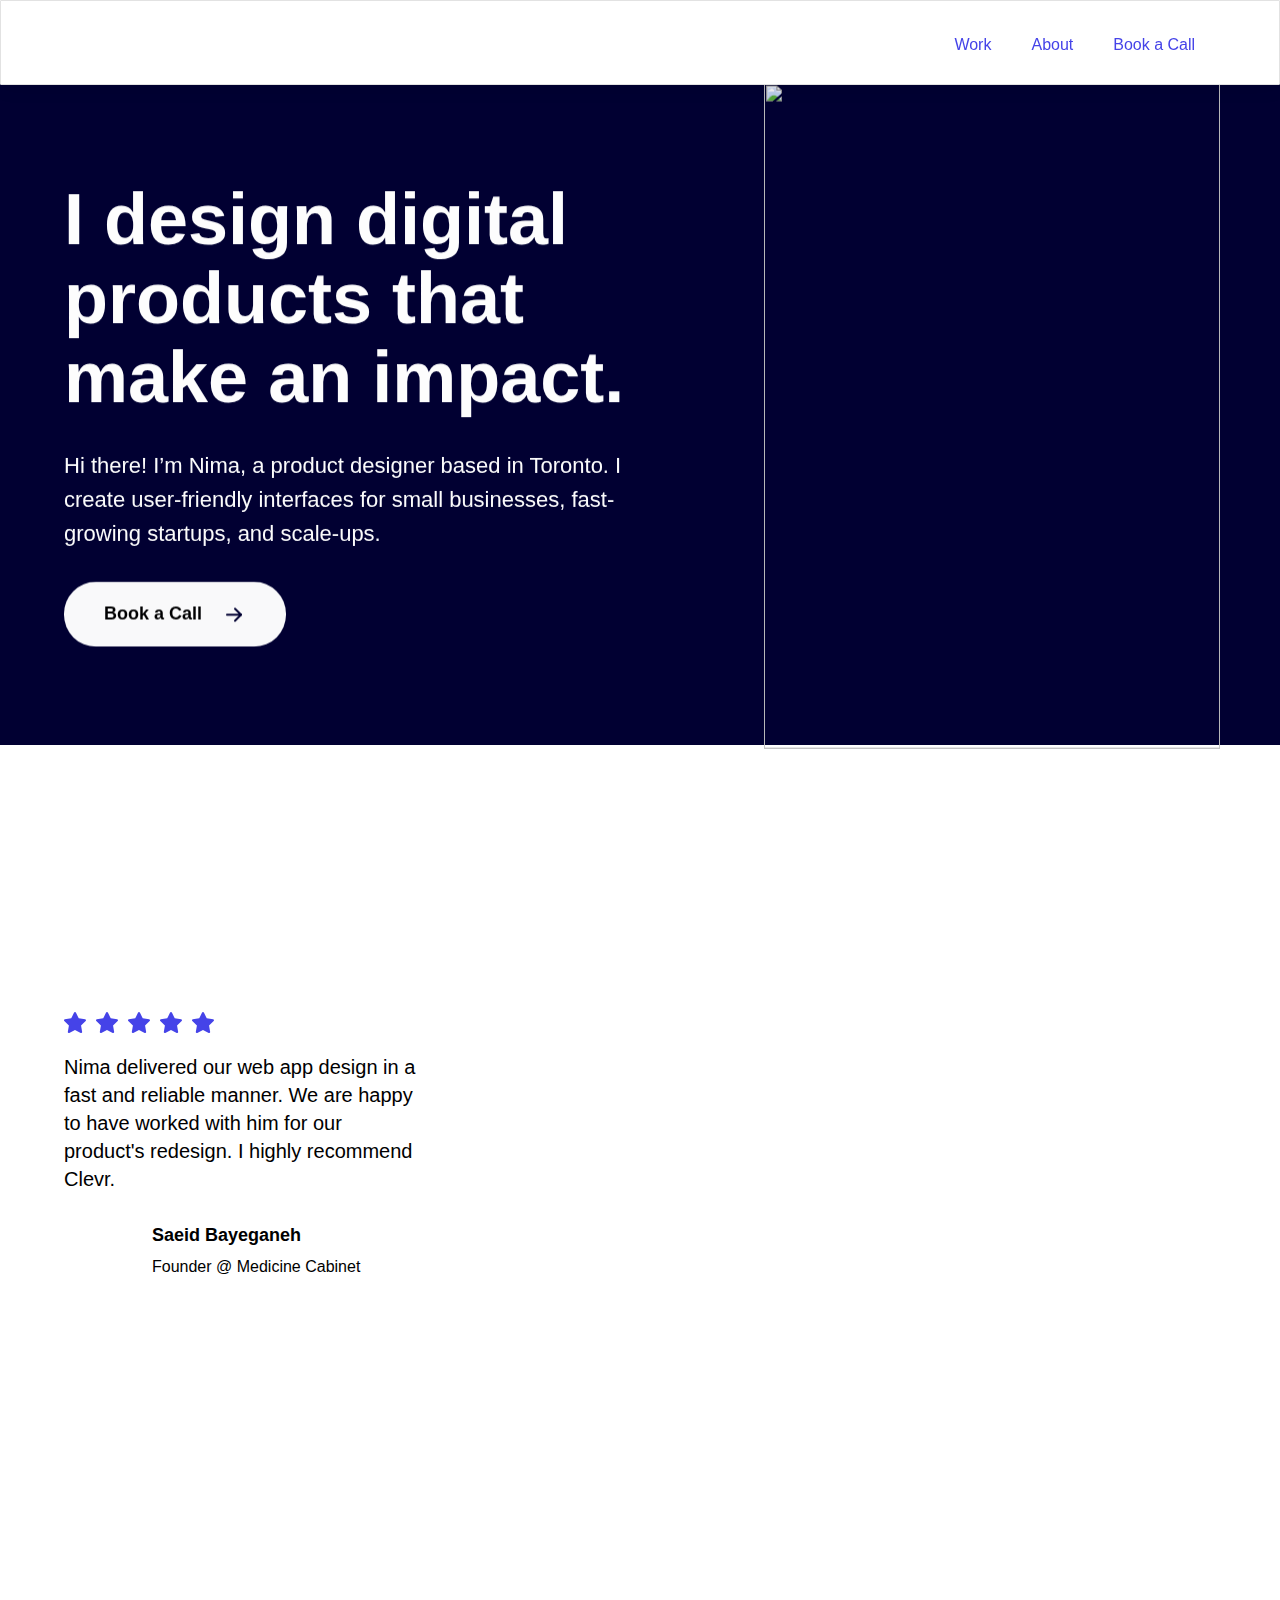
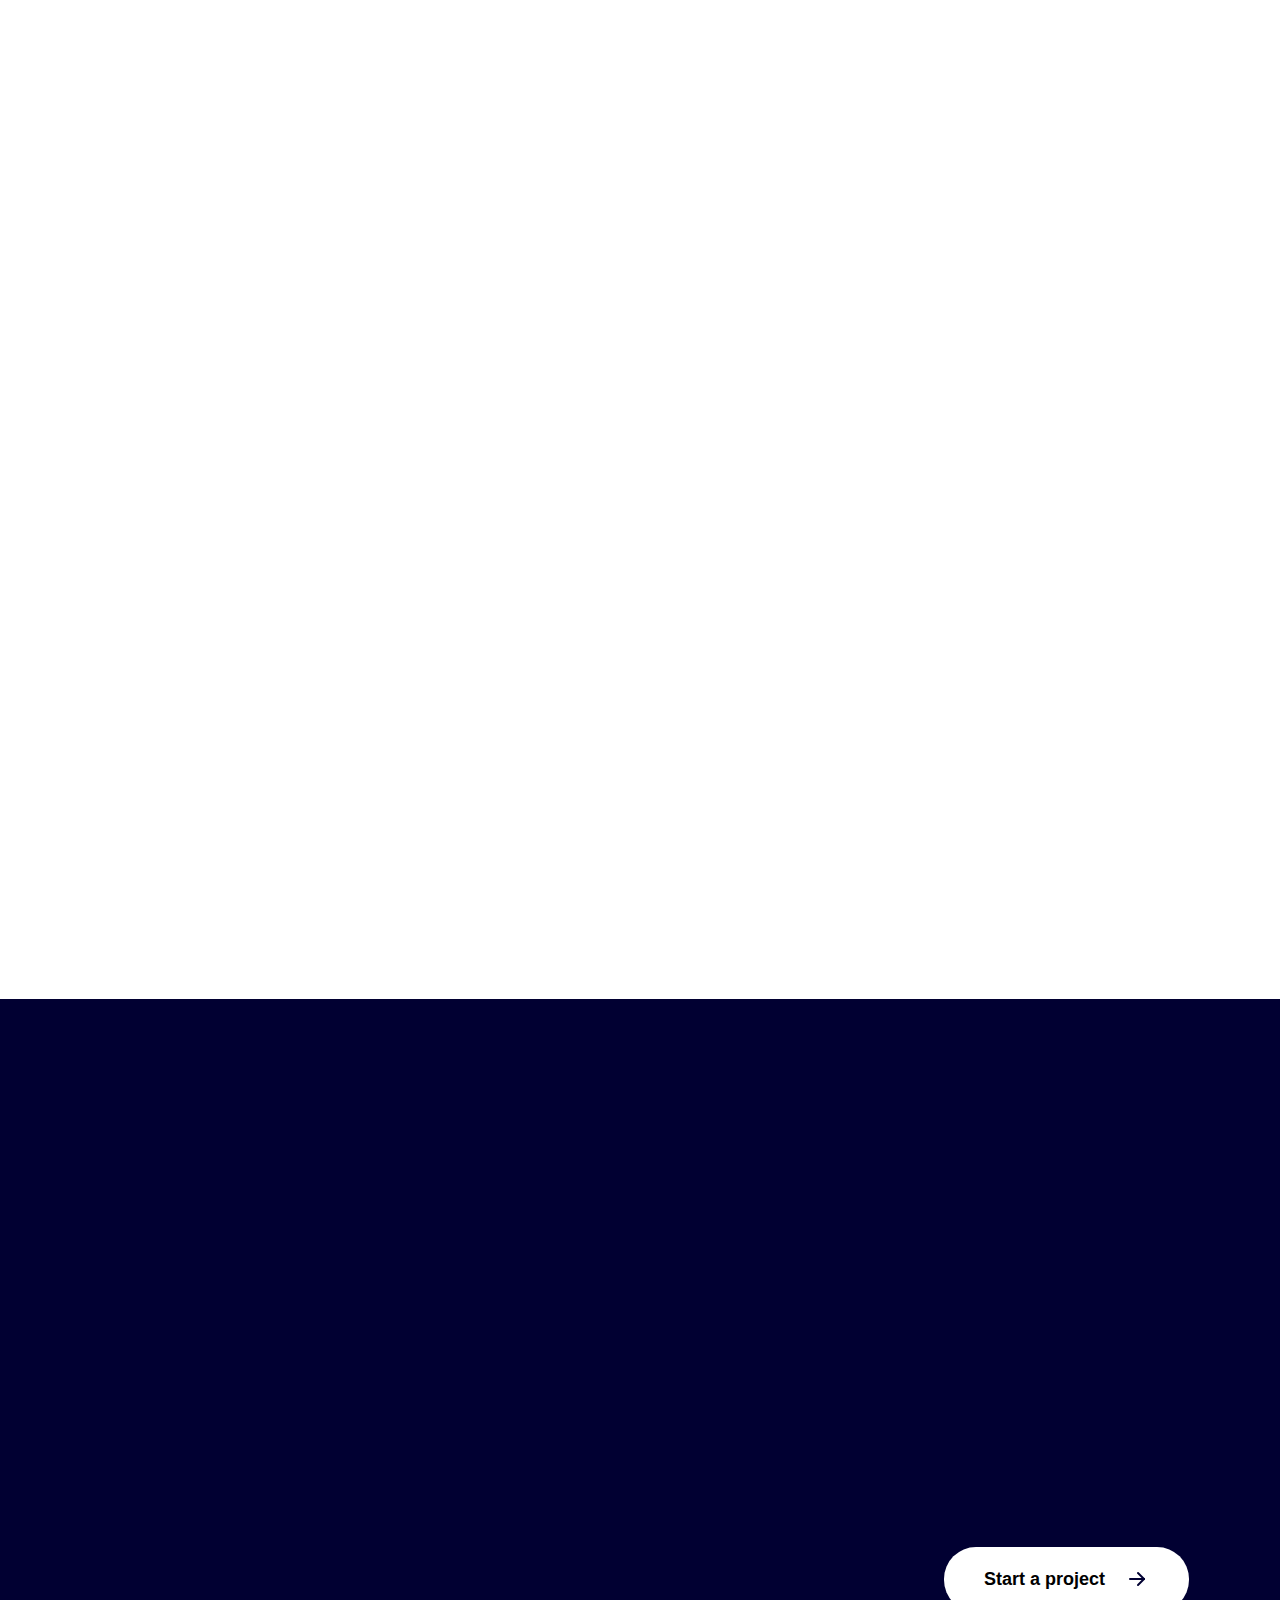
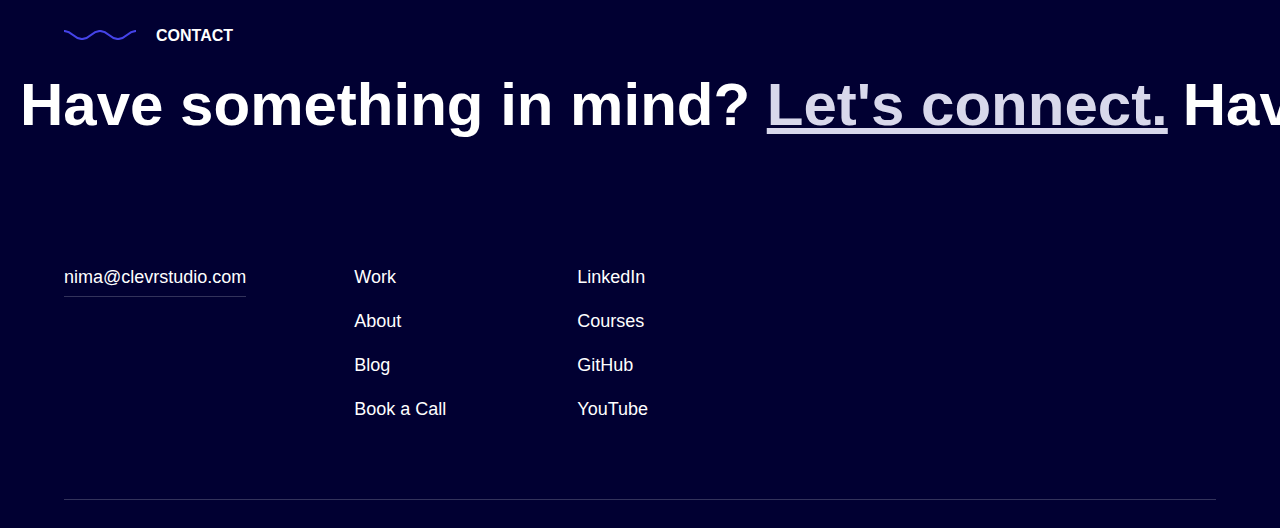
==== commit 3a59eb5f: "installing Google Analytics" ====
--- a/index.html
+++ b/index.html
@@ -5,6 +5,15 @@
     class="w-mod-js w-mod-ix wf-epilogue-n8-active wf-epilogue-n7-active wf-epilogue-n9-active wf-epilogue-n5-active wf-epilogue-n4-active wf-epilogue-n2-active wf-epilogue-n3-active wf-epilogue-n6-active wf-spacegrotesk-n6-active wf-spacegrotesk-n5-active wf-spacegrotesk-n7-active wf-spacegrotesk-n4-active wf-active">
 
 <head>
+    <!-- Google tag (gtag.js) -->
+<script async src="https://www.googletagmanager.com/gtag/js?id=G-3SYNEQKCTQ"></script>
+<script>
+  window.dataLayer = window.dataLayer || [];
+  function gtag(){dataLayer.push(arguments);}
+  gtag('js', new Date());
+
+  gtag('config', 'G-3SYNEQKCTQ');
+</script>
     <meta http-equiv="Content-Type" content="text/html; charset=UTF-8">
     <style>
         .wf-force-outline-none[tabindex="-1"]:focus {
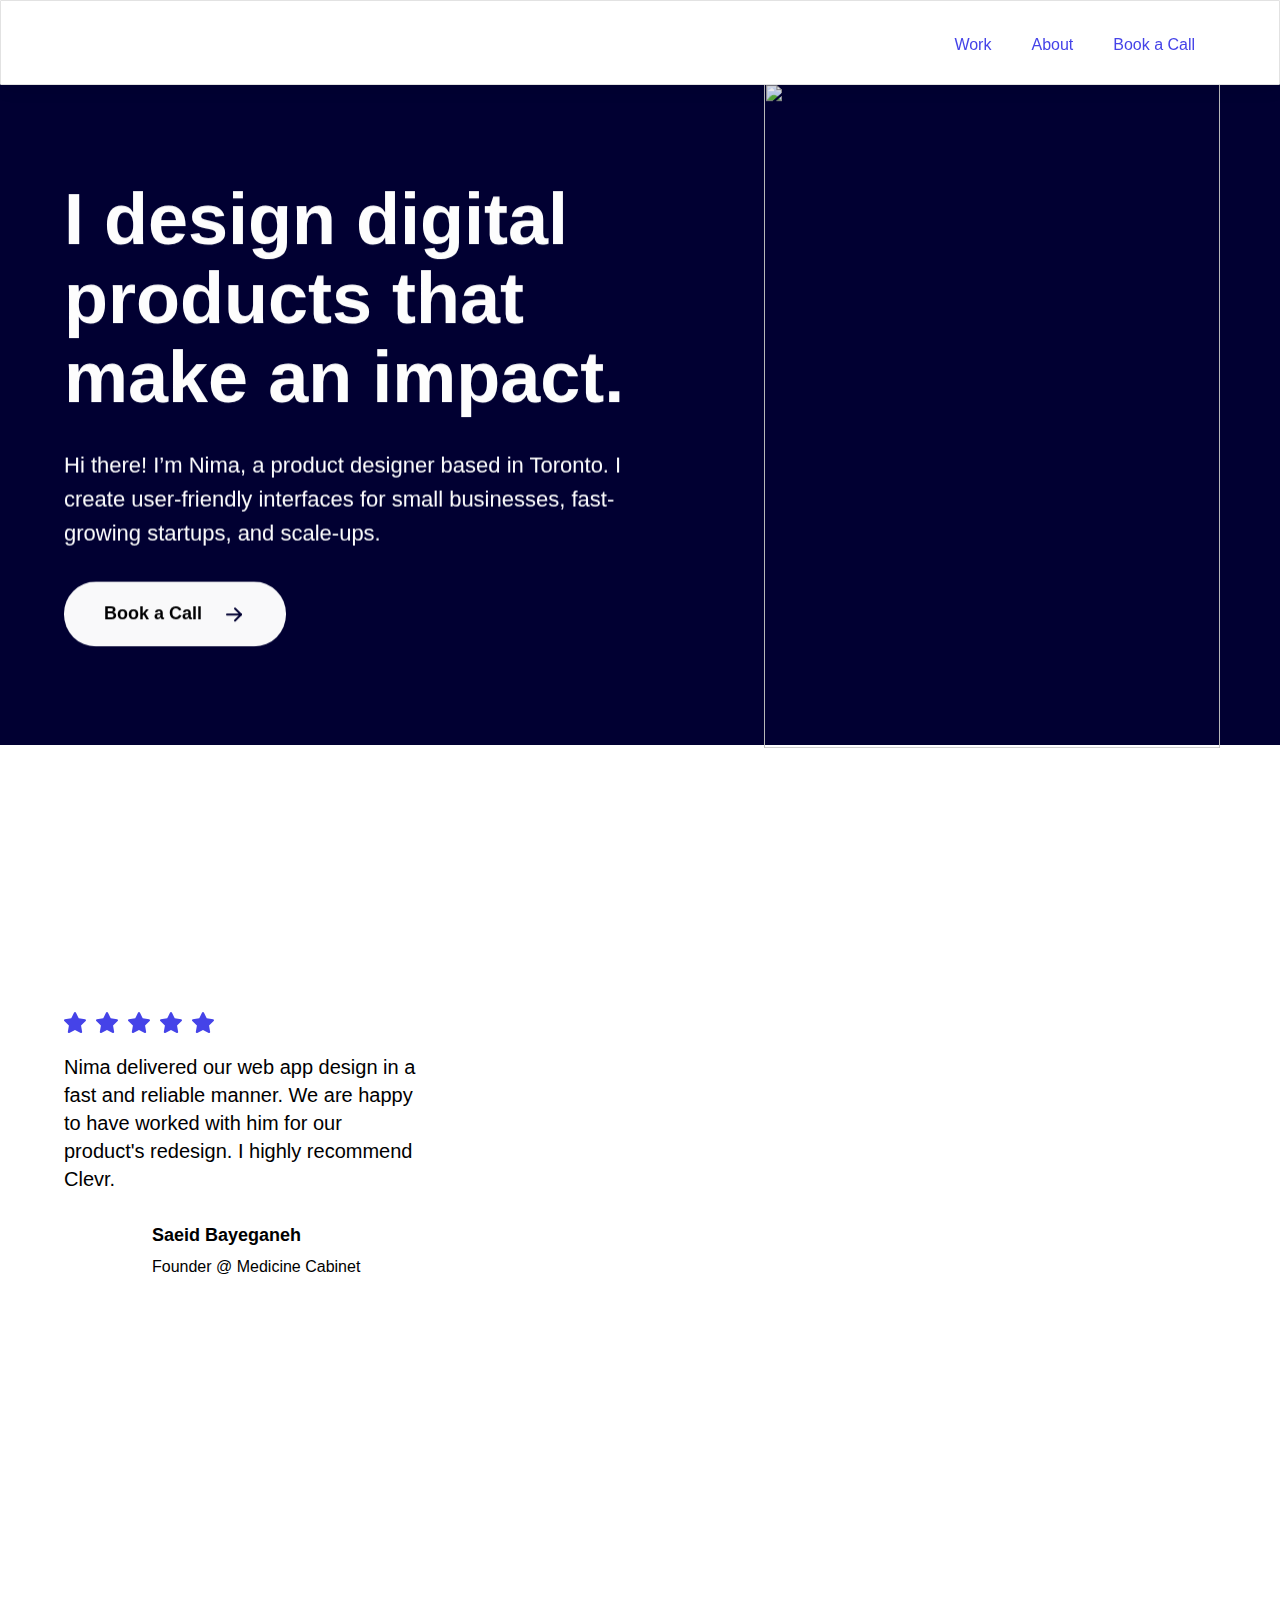
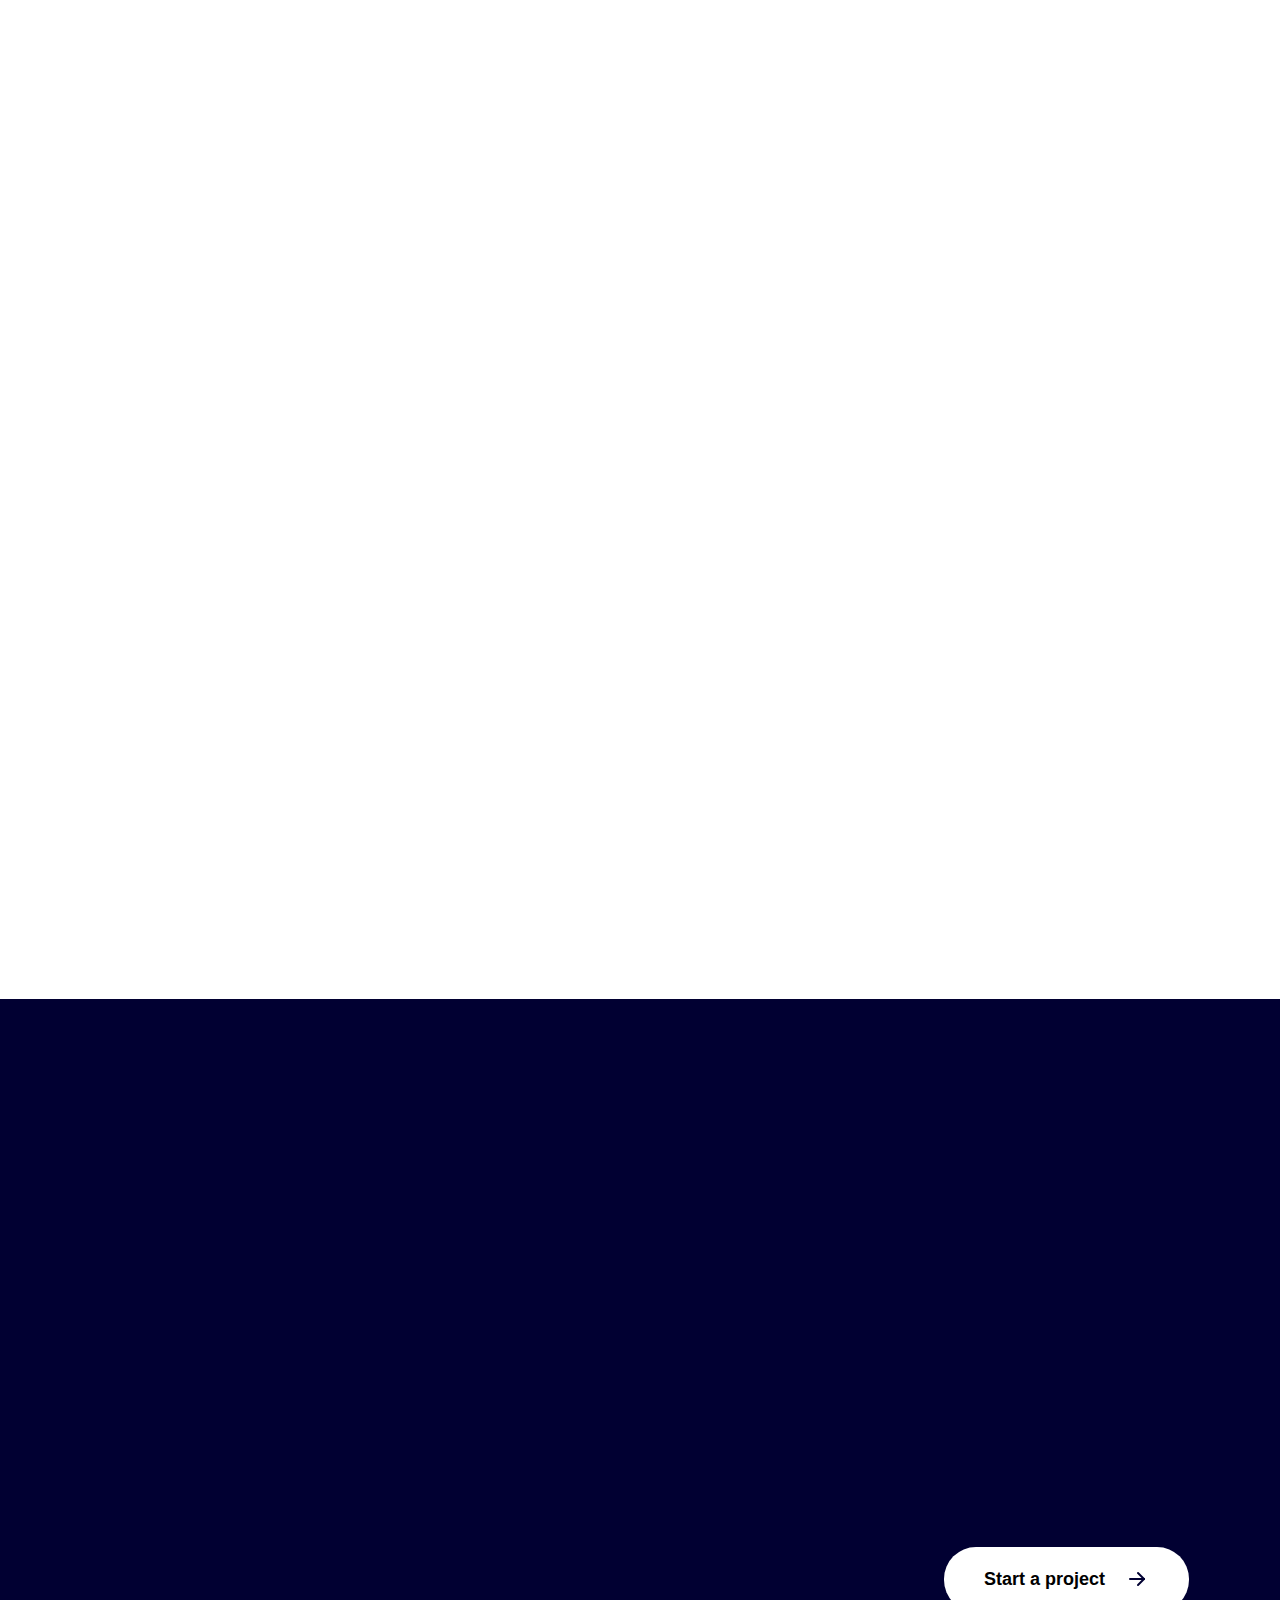
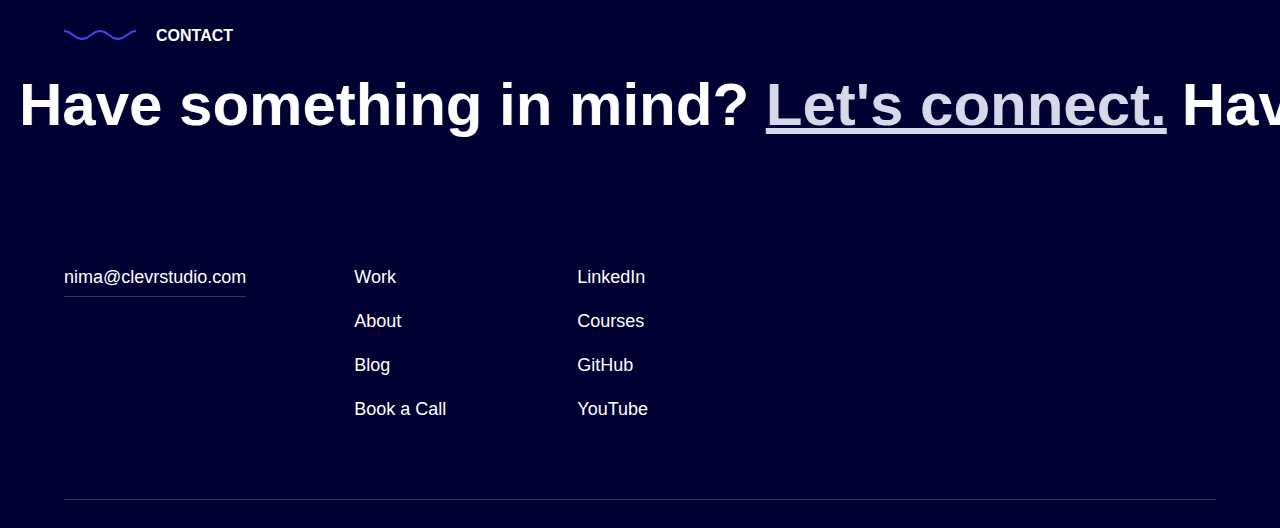
==== commit a1ebdc18: "fixing gAnalytics" ====
--- a/index.html
+++ b/index.html
@@ -5,15 +5,6 @@
     class="w-mod-js w-mod-ix wf-epilogue-n8-active wf-epilogue-n7-active wf-epilogue-n9-active wf-epilogue-n5-active wf-epilogue-n4-active wf-epilogue-n2-active wf-epilogue-n3-active wf-epilogue-n6-active wf-spacegrotesk-n6-active wf-spacegrotesk-n5-active wf-spacegrotesk-n7-active wf-spacegrotesk-n4-active wf-active">
 
 <head>
-    <!-- Google tag (gtag.js) -->
-<script async src="https://www.googletagmanager.com/gtag/js?id=G-3SYNEQKCTQ"></script>
-<script>
-  window.dataLayer = window.dataLayer || [];
-  function gtag(){dataLayer.push(arguments);}
-  gtag('js', new Date());
-
-  gtag('config', 'G-3SYNEQKCTQ');
-</script>
     <meta http-equiv="Content-Type" content="text/html; charset=UTF-8">
     <style>
         .wf-force-outline-none[tabindex="-1"]:focus {
@@ -200,7 +191,16 @@
     <script
         type="text/javascript">window.__WEBFLOW_CURRENCY_SETTINGS = { "currencyCode": "USD", "$init": true, "symbol": "$", "decimal": ".", "fractionDigits": 2, "group": ",", "template": "{{wf {\"path\":\"symbol\",\"type\":\"PlainText\"} }} {{wf {\"path\":\"amount\",\"type\":\"CommercePrice\"} }} {{wf {\"path\":\"currencyCode\",\"type\":\"PlainText\"} }}", "hideDecimalForWholeNumbers": false };</script>
 </head>
-
+  <!-- Google tag (gtag.js) -->
+  <script async src="https://www.googletagmanager.com/gtag/js?id=G-3SYNEQKCTQ"></script>
+  <script>
+    window.dataLayer = window.dataLayer || [];
+    function gtag(){dataLayer.push(arguments);}
+    gtag('js', new Date());
+  
+    gtag('config', 'G-3SYNEQKCTQ');
+  </script>
+  
 <body class="body" data-new-gr-c-s-check-loaded="14.1102.0" data-gr-ext-installed="">
     <div class="main-wrapper">
         <div data-collapse="none" data-animation="default" data-duration="400" data-easing="ease" data-easing2="ease"
